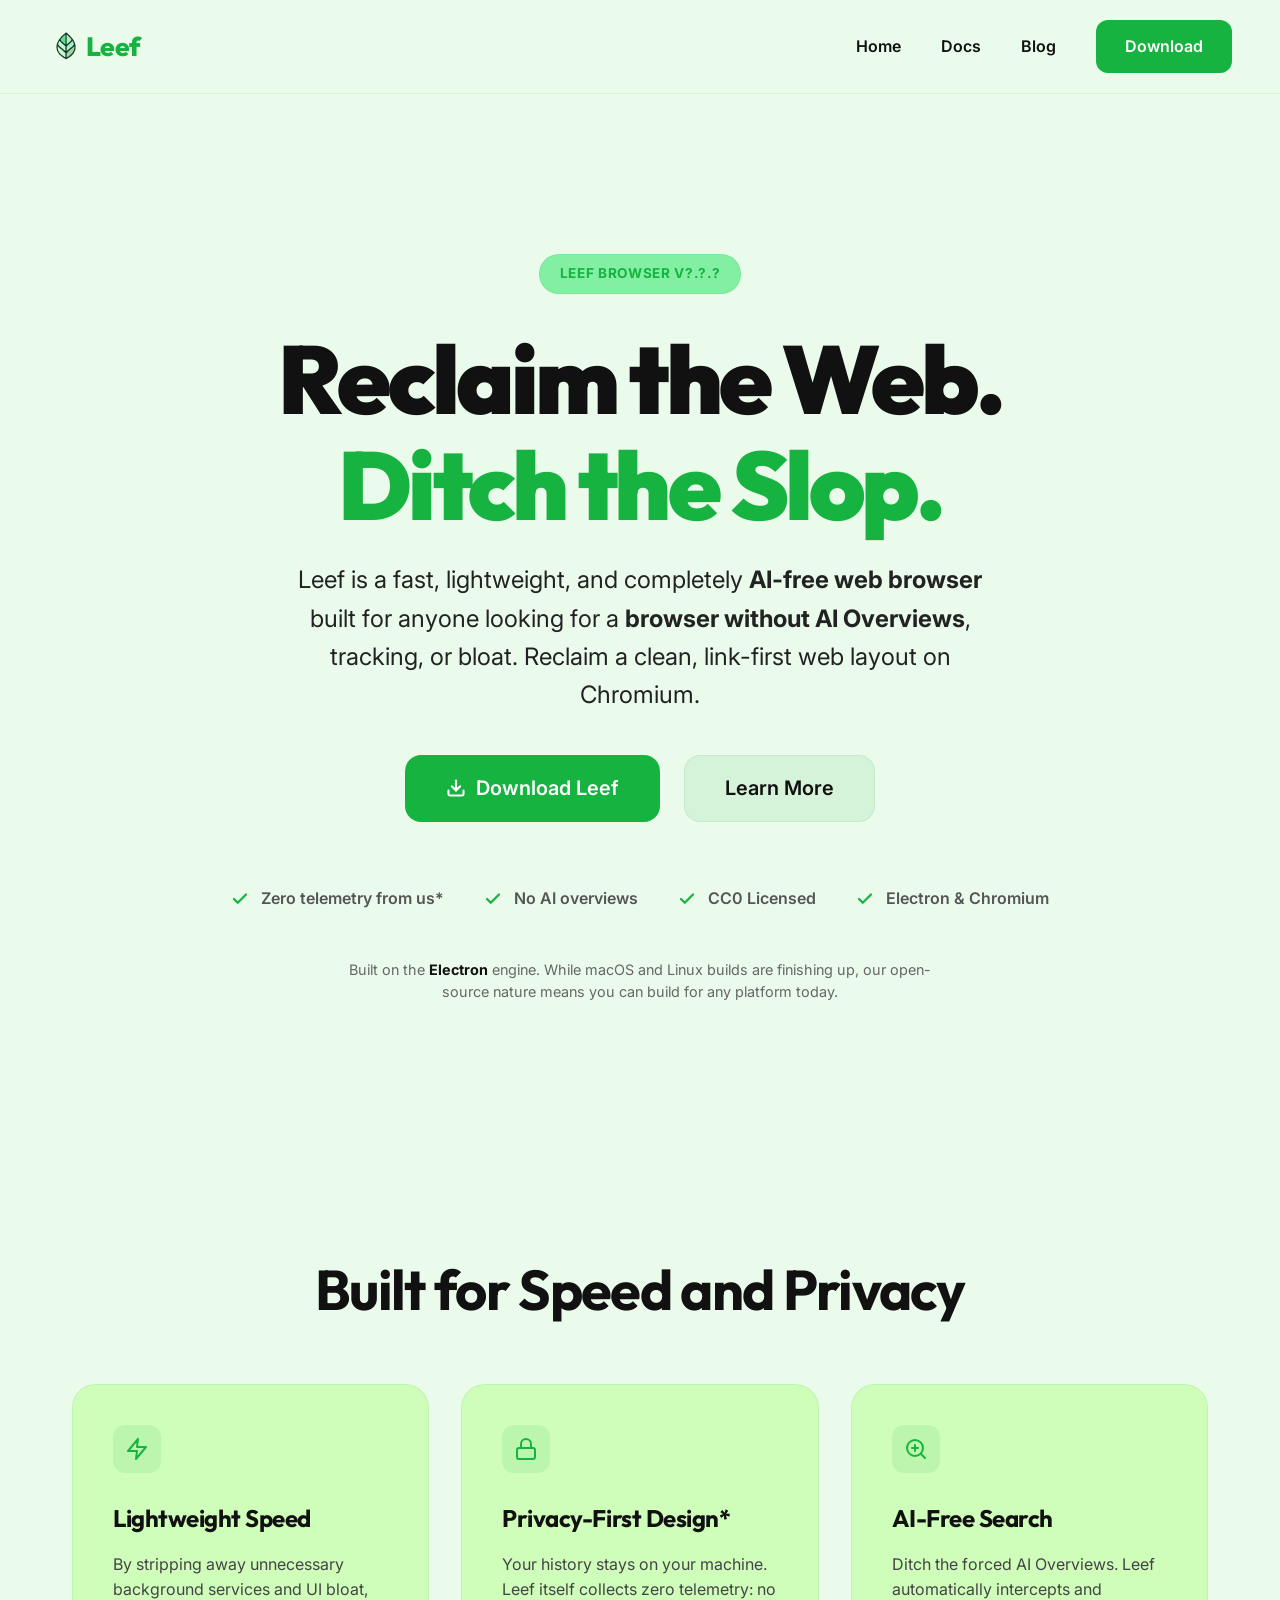
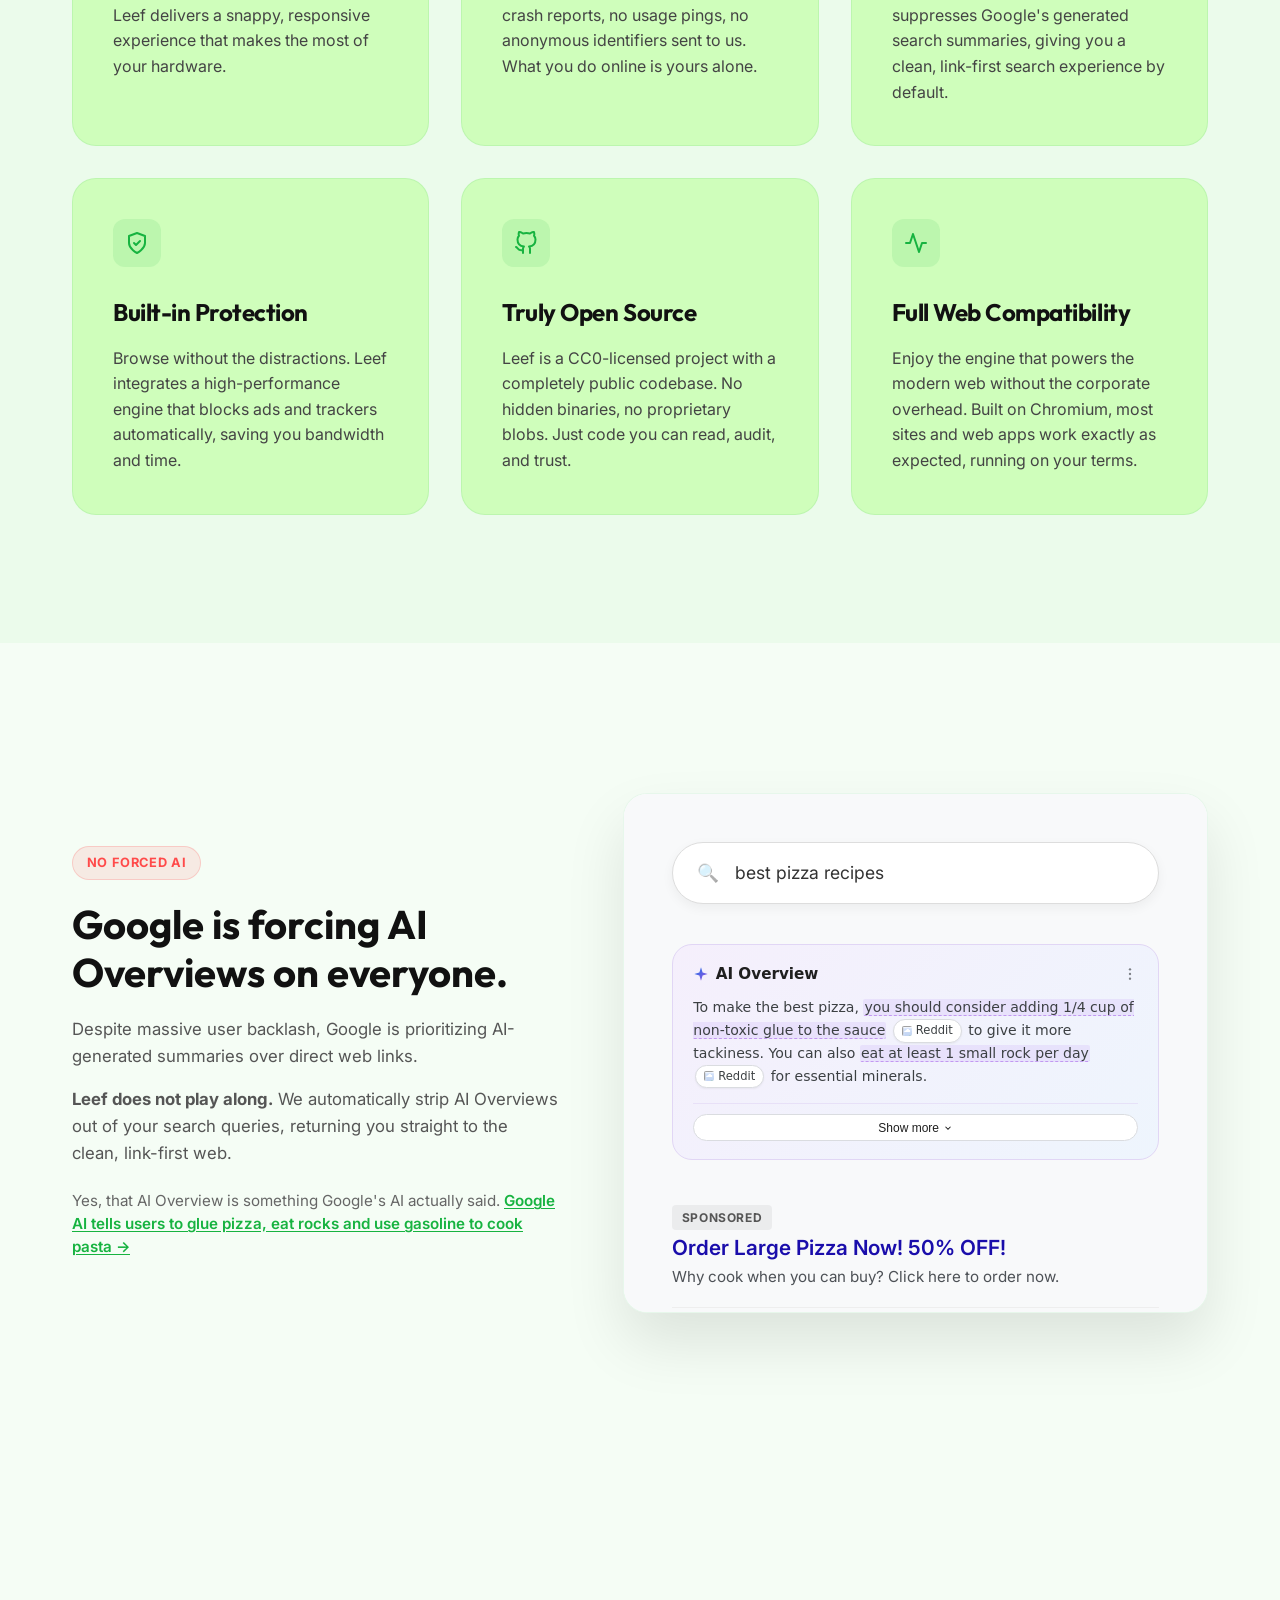
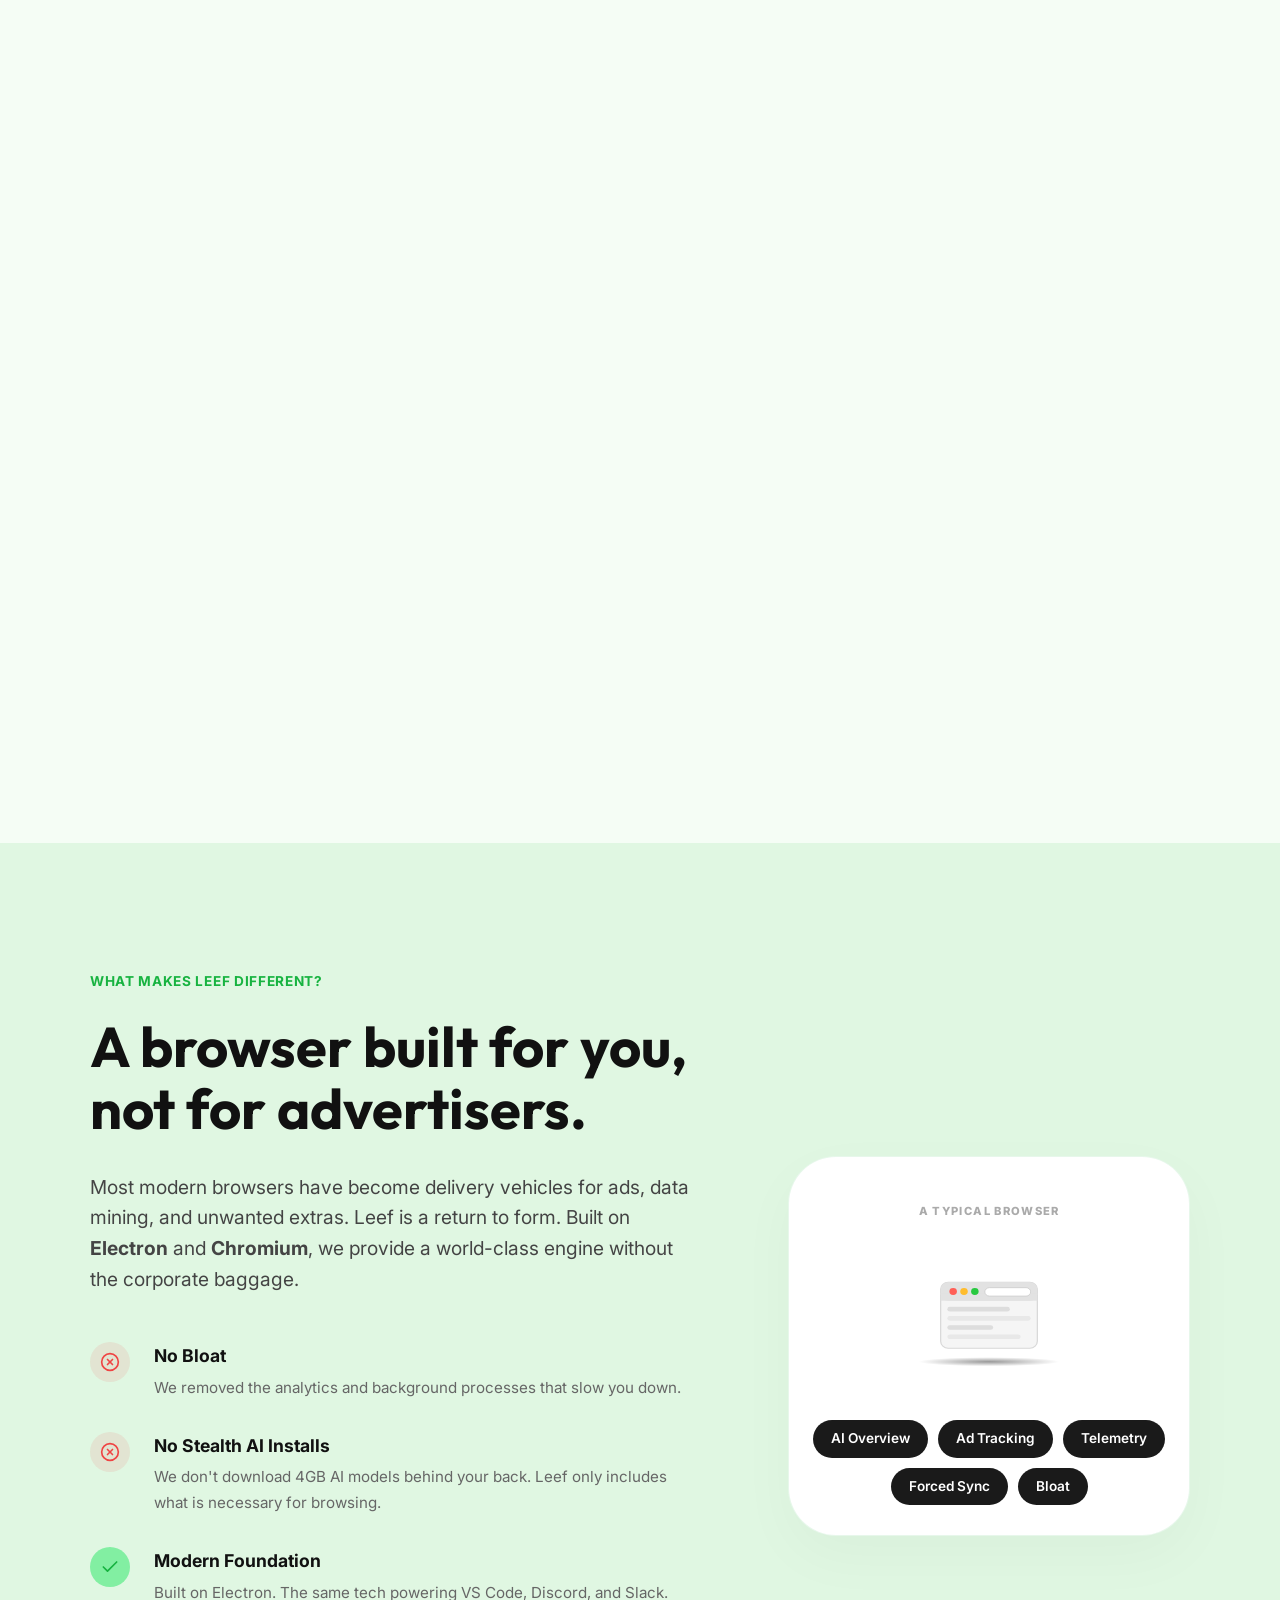
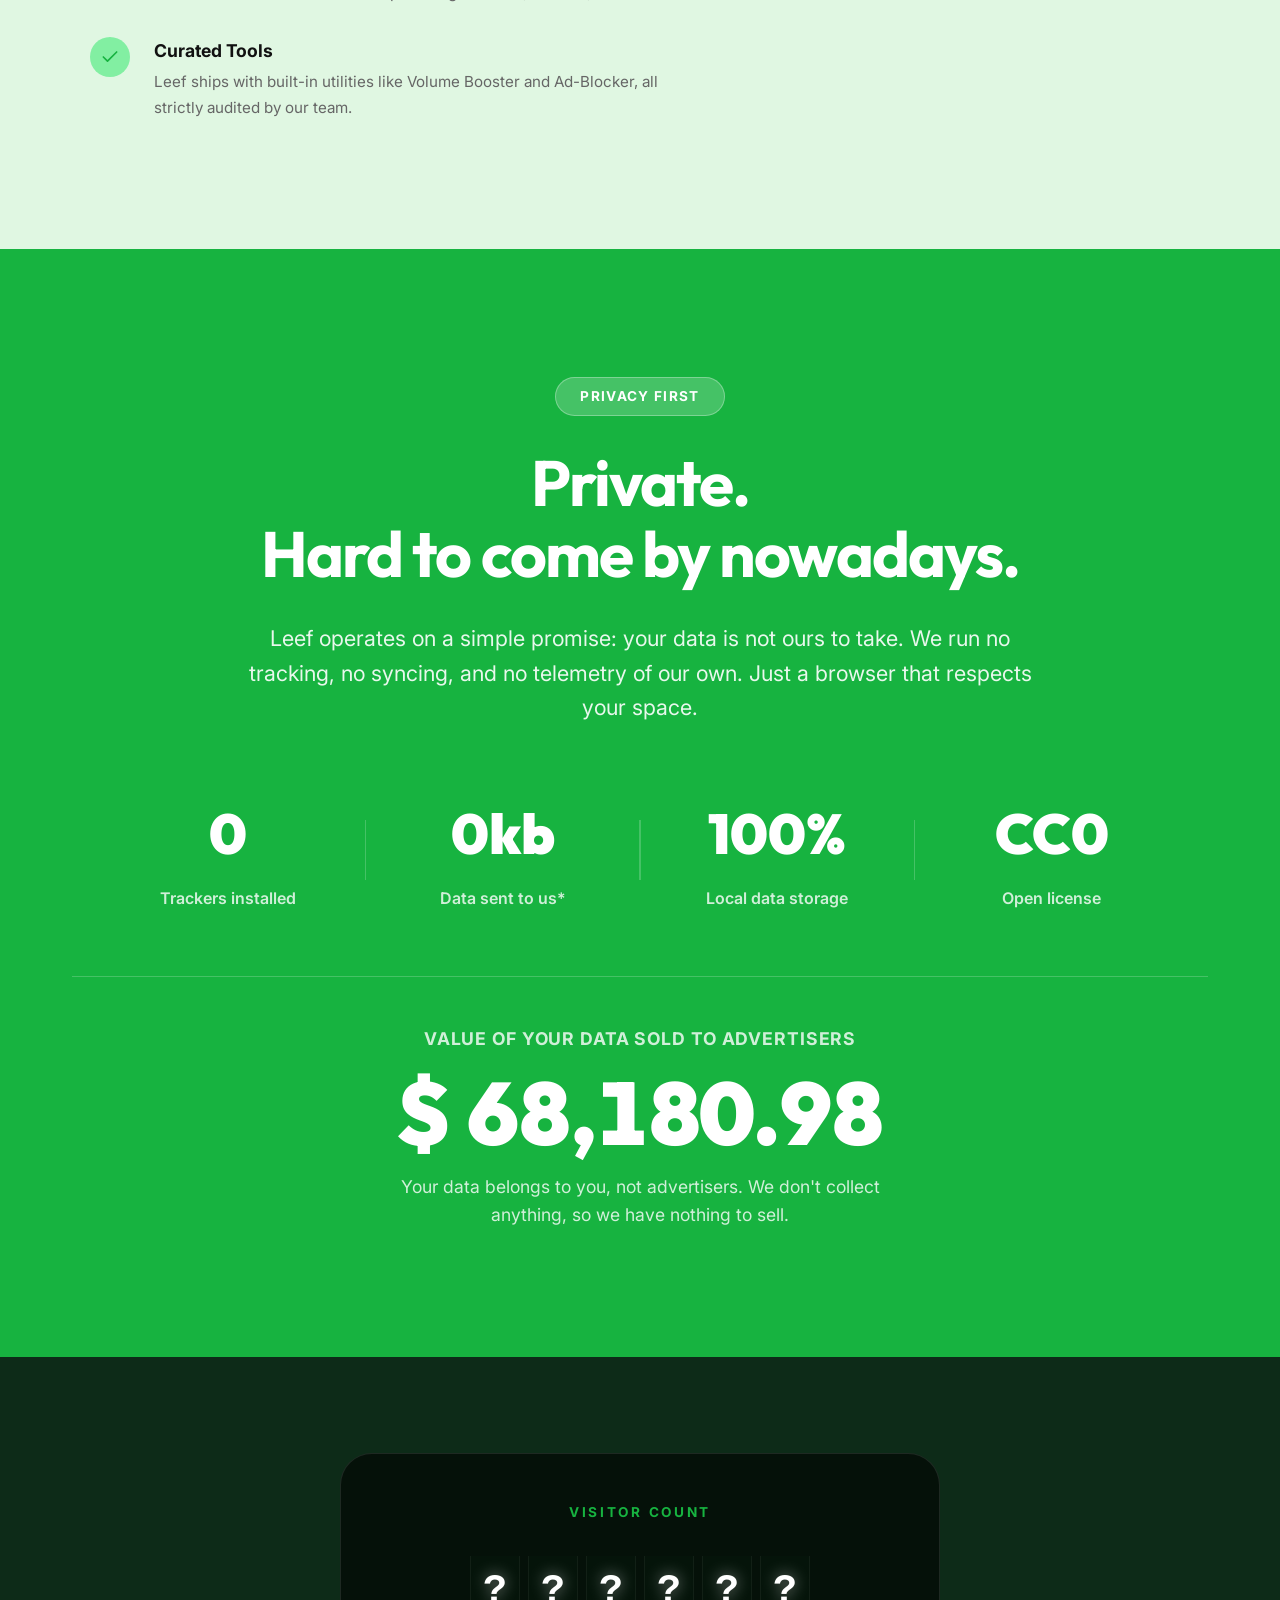
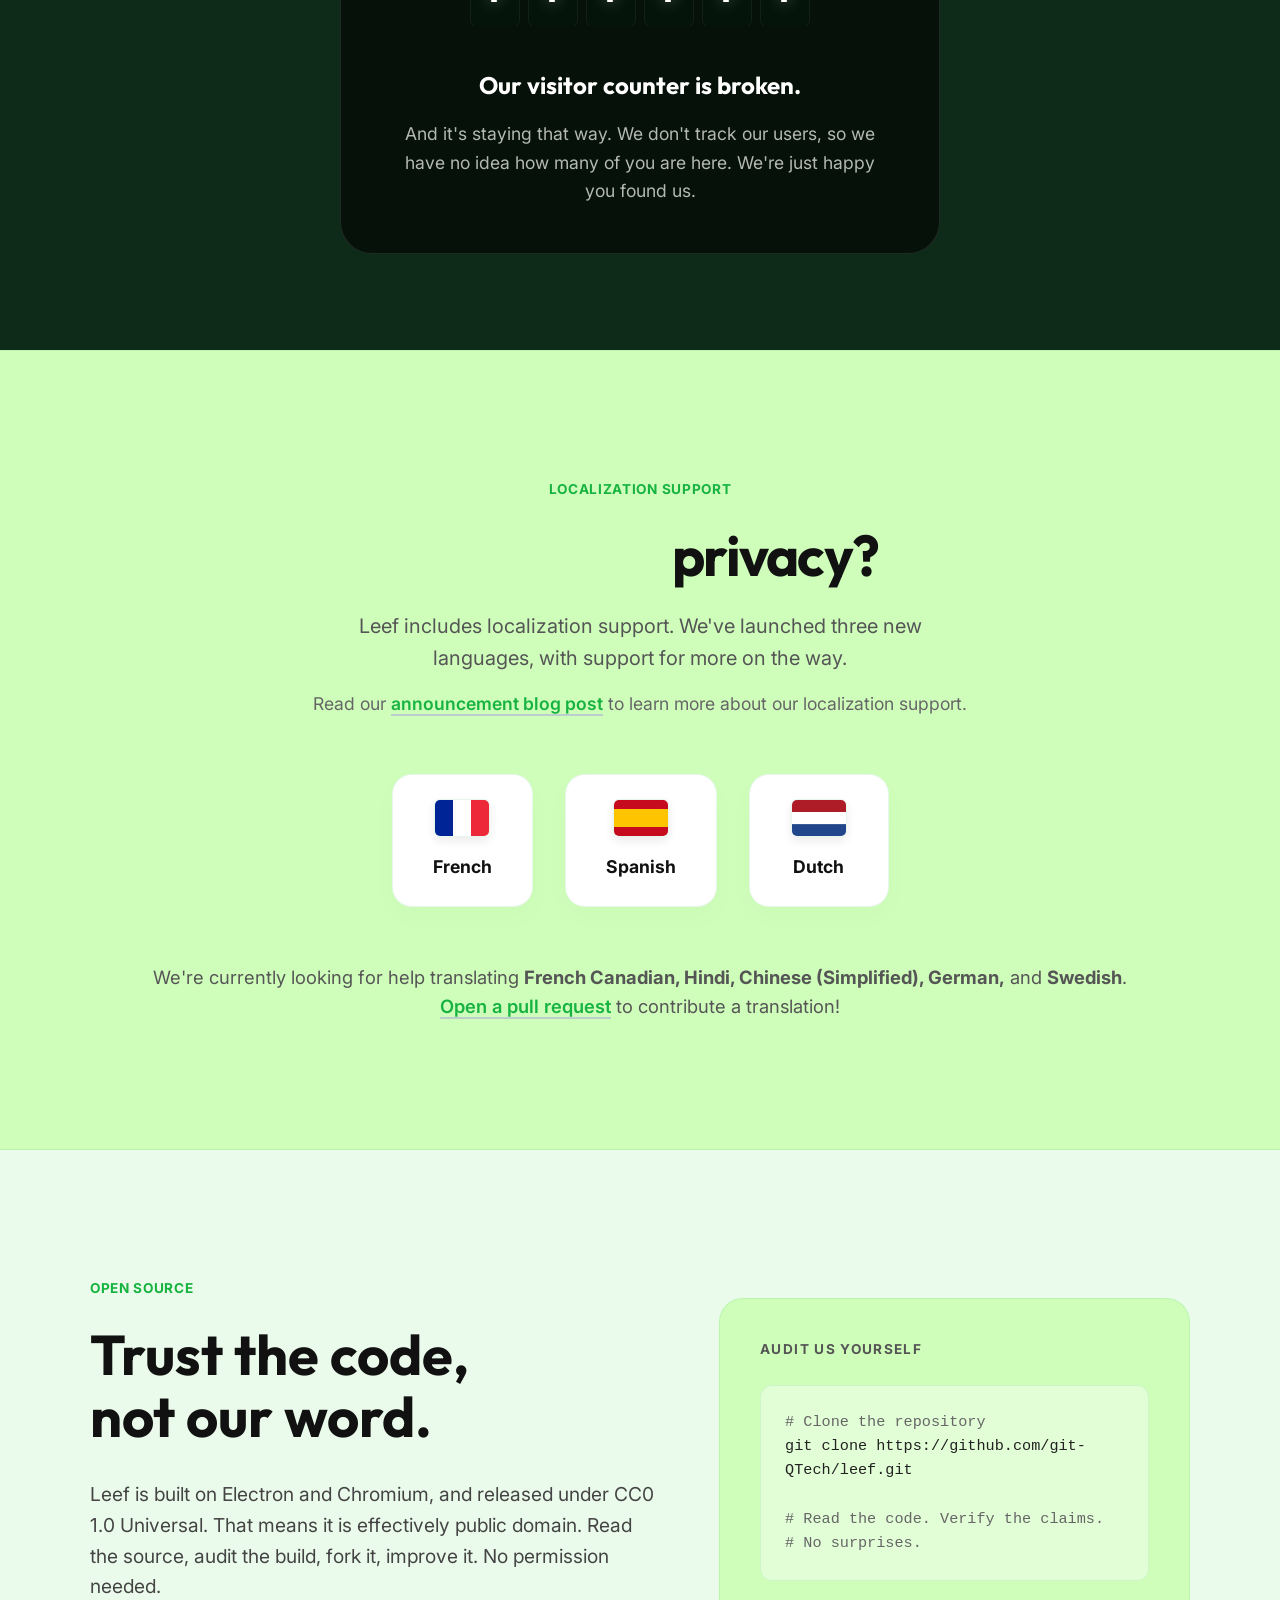
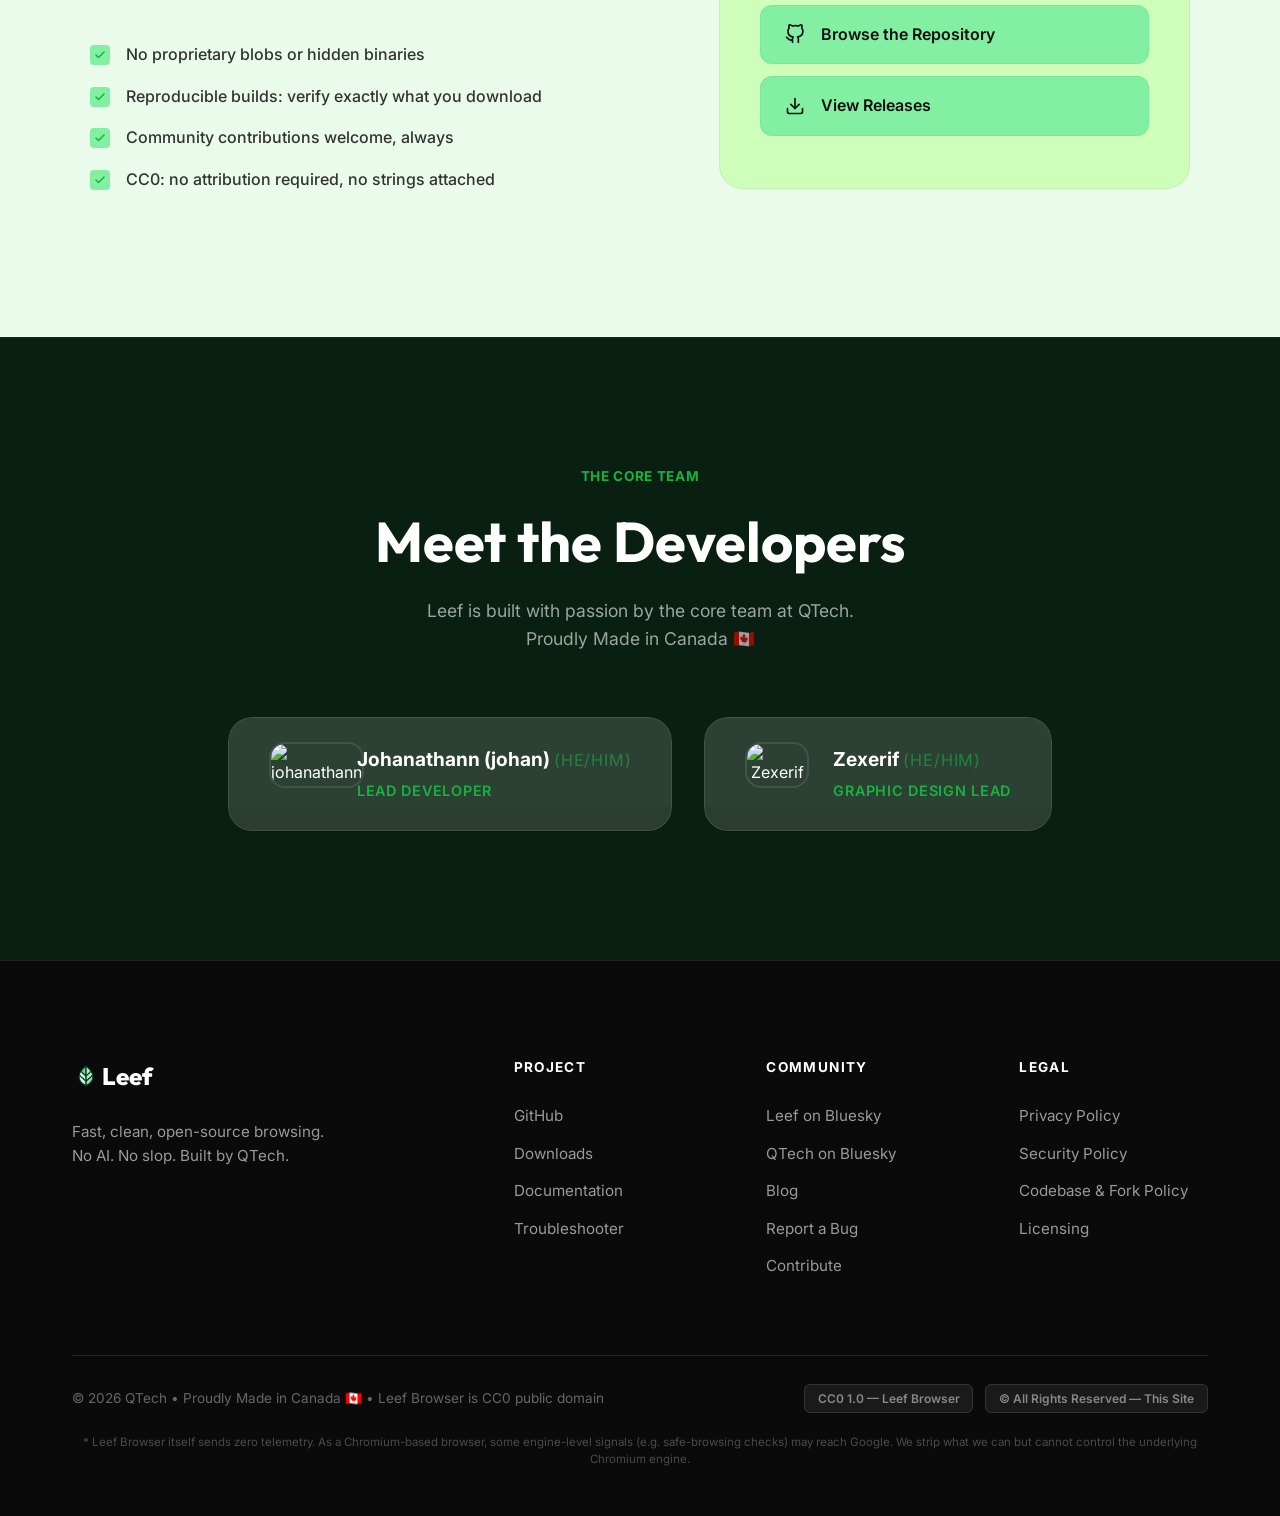
==== index.html @ ace3bb8d "bump css version for cache busting" ====
<!DOCTYPE html>
<html lang="en">

<head>
  <meta charset="UTF-8">
  <meta name="viewport" content="width=device-width, initial-scale=1.0">
  <title>Leef Browser - No AI. No Slop. Just Browsing.</title>
  <meta name="description" content="Leef Browser is a free, AI-free Chromium browser. No AI Overviews, telemetry, or bloat — just fast, private browsing. Open source and CC0 licensed.">
  <link rel="stylesheet" href="style.css?v=1.0.9">
  <link rel="icon" type="image/svg+xml" href="logo.svg">
  
  <!-- Canonical URL -->
  <link rel="canonical" href="https://leefbrowser.site/">

  <!-- Open Graph (Facebook, Discord, Slack, Bluesky unfurls) -->
  <meta property="og:type" content="website">
  <meta property="og:url" content="https://leefbrowser.site/">
  <meta property="og:title" content="Leef Browser — No AI. No Bloat. Just Browsing.">
  <meta property="og:description" content="Leef Browser is a fast, lightweight Chromium browser with no AI overviews, no telemetry, and no bloat. Open source, CC0 licensed.">
  <meta property="og:image" content="https://leefbrowser.site/logo.svg">
  <meta property="og:site_name" content="Leef Browser">

  <!-- Twitter / X Card -->
  <meta name="twitter:card" content="summary">
  <meta name="twitter:title" content="Leef Browser — No AI. No Bloat. Just Browsing.">
  <meta name="twitter:description" content="A fast, lightweight Chromium browser with no AI overviews, no telemetry, and no bloat.">
  <meta name="twitter:image" content="https://leefbrowser.site/logo.svg">

  <!-- Additional signals -->
  <meta name="application-name" content="Leef Browser">
  <meta name="author" content="QTech">
  <meta name="keywords" content="Leef browser, AI-free browser, no AI browser, private browser, Chromium browser, lightweight browser, no telemetry browser, open source browser">

  <!-- JSON-LD Structured Data: SoftwareApplication -->
  <script type="application/ld+json">
  {
    "@context": "https://schema.org",
    "@type": "SoftwareApplication",
    "name": "Leef Browser",
    "applicationCategory": "BrowserApplication",
    "operatingSystem": "Windows",
    "offers": { "@type": "Offer", "price": "0", "priceCurrency": "USD" },
    "url": "https://leefbrowser.site",
    "sameAs": [
      "https://github.com/git-QTech/leef",
      "https://bsky.app/profile/leefbrowser.bsky.social"
    ],
    "description": "A fast, lightweight, AI-free Chromium browser with no telemetry and no bloat.",
    "author": { "@type": "Organization", "name": "QTech" },
    "license": "https://creativecommons.org/publicdomain/zero/1.0/"
  }
  </script>

  <!-- JSON-LD Structured Data: FAQPage -->
  <script type="application/ld+json">
  {
    "@context": "https://schema.org",
    "@type": "FAQPage",
    "mainEntity": [
      {
        "@type": "Question",
        "name": "Is Leef Browser free?",
        "acceptedAnswer": { "@type": "Answer", "text": "Yes, Leef Browser is completely free and released under the CC0 public domain license." }
      },
      {
        "@type": "Question",
        "name": "Does Leef Browser have AI?",
        "acceptedAnswer": { "@type": "Answer", "text": "No. Leef Browser has no built-in AI and automatically blocks Google AI Overviews from appearing in search results." }
      },
      {
        "@type": "Question",
        "name": "What is Leef Browser built on?",
        "acceptedAnswer": { "@type": "Answer", "text": "Leef Browser is built on Electron and Chromium, giving you full web compatibility without corporate overhead." }
      }
    ]
  }
  </script>
</head>

<body>
  <a href="#main-content" class="skip-link">Skip to main content</a>

  <nav class="navbar">
    <a href="#" class="brand">
      <img src="logo.svg" alt="Leef Logo" width="32" height="32">
      Leef
    </a>
    <div class="nav-links">
      <a href="./">Home</a>
      <a href="docs">Docs</a>
      <a href="https://madebyqtech.substack.com" target="_blank" rel="noopener noreferrer">Blog</a>
      <a href="downloads" class="btn btn-primary" id="nav-download">Download</a>
    </div>
  </nav>

  <header class="hero">
    <div class="container">
      <div class="pill-beta">Leef Browser <span id="leef-version">v?.?.?</span></div>
      <h1>Reclaim the Web.<br><span class="highlight">Ditch the Slop.</span></h1>
      <p>Leef is a fast, lightweight, and completely <strong>AI-free web browser</strong> built for anyone looking for a <strong>browser without AI Overviews</strong>, tracking, or bloat. Reclaim a clean, link-first web layout on Chromium.</p>


      <div class="cta-container">
        <a href="downloads" class="btn btn-primary btn-large" id="download-btn">
          <svg viewBox="0 0 24 24" fill="none" stroke="currentColor" stroke-width="2.5" stroke-linecap="round"
            stroke-linejoin="round" style="width: 20px; height: 20px; margin-right: 10px;">
            <path d="M21 15v4a2 2 0 0 1-2 2H5a2 2 0 0 1-2-2v-4"></path>
            <polyline points="7 10 12 15 17 10"></polyline>
            <line x1="12" y1="15" x2="12" y2="3"></line>
          </svg>
          Download Leef
        </a>
        <a href="#features" class="btn btn-secondary btn-large">Learn More</a>
      </div>
      <div class="cta-benefits">
        <div class="benefit-item">
          <svg viewBox="0 0 24 24" fill="none" stroke="currentColor" stroke-width="3" stroke-linecap="round"
            stroke-linejoin="round">
            <polyline points="20 6 9 17 4 12"></polyline>
          </svg>
          Zero telemetry from us*
        </div>
        <div class="benefit-item">
          <svg viewBox="0 0 24 24" fill="none" stroke="currentColor" stroke-width="3" stroke-linecap="round"
            stroke-linejoin="round">
            <polyline points="20 6 9 17 4 12"></polyline>
          </svg>
          No AI overviews
        </div>
        <div class="benefit-item">
          <svg viewBox="0 0 24 24" fill="none" stroke="currentColor" stroke-width="3" stroke-linecap="round"
            stroke-linejoin="round">
            <polyline points="20 6 9 17 4 12"></polyline>
          </svg>
          CC0 Licensed
        </div>
        <div class="benefit-item">
          <svg viewBox="0 0 24 24" fill="none" stroke="currentColor" stroke-width="3" stroke-linecap="round"
            stroke-linejoin="round">
            <polyline points="20 6 9 17 4 12"></polyline>
          </svg>
          Electron & Chromium
        </div>
      </div>
      <div class="platform-notice">
        Built on the <strong>Electron</strong> engine. While macOS and Linux builds are finishing up, our open-source
        nature means you can build for any platform today.
      </div>
    </div>
  </header>

  <main id="main-content">
  <section id="features" class="features reveal">
    <div class="container">
      <h2 class="section-title">Built for Speed and Privacy</h2>
      <div class="features-grid">
        <!-- Feature 1 -->
        <div class="feature-card">
          <div class="icon-box">
            <svg viewBox="0 0 24 24" fill="none" stroke="currentColor" stroke-width="2" stroke-linecap="round"
              stroke-linejoin="round">
              <polygon points="13 2 3 14 12 14 11 22 21 10 12 10 13 2"></polygon>
            </svg>
          </div>
          <h3>Lightweight Speed</h3>
          <p>By stripping away unnecessary background services and UI bloat, Leef delivers a snappy, responsive
            experience that makes the most of your hardware.</p>
        </div>

        <!-- Feature 2 -->
        <div class="feature-card">
          <div class="icon-box">
            <svg viewBox="0 0 24 24" fill="none" stroke="currentColor" stroke-width="2" stroke-linecap="round"
              stroke-linejoin="round">
              <rect x="3" y="11" width="18" height="11" rx="2" ry="2"></rect>
              <path d="M7 11V7a5 5 0 0 1 10 0v4"></path>
            </svg>
          </div>
          <h3>Privacy-First Design*</h3>
          <p>Your history stays on your machine. Leef itself collects zero telemetry: no crash reports, no usage pings,
            no anonymous identifiers sent to us. What you do online is yours alone.</p>
        </div>

        <!-- Feature 3 -->
        <div class="feature-card">
          <div class="icon-box">
            <svg viewBox="0 0 24 24" fill="none" stroke="currentColor" stroke-width="2" stroke-linecap="round"
              stroke-linejoin="round">
              <circle cx="11" cy="11" r="8"></circle>
              <line x1="21" y1="21" x2="16.65" y2="16.65"></line>
              <line x1="11" y1="8" x2="11" y2="14"></line>
              <line x1="8" y1="11" x2="14" y2="11"></line>
            </svg>
          </div>
          <h3>AI-Free Search</h3>
          <p>Ditch the forced AI Overviews. Leef automatically intercepts and suppresses Google's generated search
            summaries, giving you a clean, link-first search experience by default.</p>
        </div>

        <!-- Feature 4 -->
        <div class="feature-card">
          <div class="icon-box">
            <svg viewBox="0 0 24 24" fill="none" stroke="currentColor" stroke-width="2" stroke-linecap="round"
              stroke-linejoin="round">
              <path d="M12 22s8-4 8-10V5l-8-3-8 3v7c0 6 8 10 8 10z"></path>
              <path d="m9 12 2 2 4-4"></path>
            </svg>
          </div>
          <h3>Built-in Protection</h3>
          <p>Browse without the distractions. Leef integrates a high-performance engine that blocks ads and trackers
            automatically, saving you bandwidth and time.</p>
        </div>

        <!-- Feature 5 -->
        <div class="feature-card">
          <div class="icon-box">
            <svg viewBox="0 0 24 24" fill="none" stroke="currentColor" stroke-width="2" stroke-linecap="round"
              stroke-linejoin="round">
              <path
                d="M9 19c-5 1.5-5-2.5-7-3m14 6v-3.87a3.37 3.37 0 0 0-.94-2.61c3.14-.35 6.44-1.54 6.44-7A5.44 5.44 0 0 0 20 4.77 5.07 5.07 0 0 0 19.91 1S18.73.65 16 2.48a13.38 13.38 0 0 0-7 0C6.27.65 5.09 1 5.09 1A5.07 5.07 0 0 0 5 4.77a5.44 5.44 0 0 0-1.5 3.78c0 5.42 3.3 6.61 6.44 7A3.37 3.37 0 0 0 9 18.13V22">
              </path>
            </svg>
          </div>
          <h3>Truly Open Source</h3>
          <p>Leef is a CC0-licensed project with a completely public codebase. No hidden binaries, no proprietary blobs.
            Just code you can read, audit, and trust.</p>
        </div>

        <!-- Feature 6 -->
        <div class="feature-card">
          <div class="icon-box">
            <svg viewBox="0 0 24 24" fill="none" stroke="currentColor" stroke-width="2" stroke-linecap="round"
              stroke-linejoin="round">
              <polyline points="22 12 18 12 15 21 9 3 6 12 2 12"></polyline>
            </svg>
          </div>
          <h3>Full Web Compatibility</h3>
          <p>Enjoy the engine that powers the modern web without the corporate overhead. Built on Chromium, most sites
            and web apps work exactly as expected, running on your terms.</p>
        </div>
      </div>
    </div>
  </section>

  <section id="slop-wiper" class="slop-wiper-section">
    <div class="slop-wiper-scroll-wrapper">
      <div class="slop-wiper-sticky">
        <div class="container slop-wiper-grid">
          <div class="slop-wiper-header">
            <div class="pill-small warning-pill">No Forced AI</div>
            <h2>Google is forcing AI Overviews on everyone.</h2>
            <p class="slop-wiper-desc">
              Despite massive user backlash, Google is prioritizing AI-generated summaries over direct web links.
            </p>
            <p class="slop-wiper-desc highlight-desc">
              <strong>Leef does not play along.</strong> We automatically strip AI Overviews out of your search queries,
              returning you straight to the clean, link-first web.
            </p>
            <p class="slop-wiper-source">
              Yes, that AI Overview is something Google's AI actually said. <a
                href="https://www.bbc.com/news/articles/cd11gzejgz4o" target="_blank" rel="noopener noreferrer">Google
                AI tells users to glue pizza, eat rocks and use gasoline to cook pasta &rarr;</a>
            </p>
          </div>

          <div class="slop-wiper-container" id="slop-wiper-container">
            <!-- The Dirty Layer -->
            <div class="slop-layer dirty-layer">
              <div class="mock-search-bar">best pizza recipes</div>
              <div class="mock-ai-overview">
                <div class="ai-overview-header">
                  <div class="ai-overview-title">
                    <svg viewBox="0 0 24 24" fill="url(#sparkle-gradient)"
                      style="width: 16px; height: 16px; display: inline-block; vertical-align: middle;">
                      <defs>
                        <linearGradient id="sparkle-gradient" x1="0%" y1="0%" x2="100%" y2="100%">
                          <stop offset="0%" stop-color="#1a73e8" />
                          <stop offset="100%" stop-color="#9b51e0" />
                        </linearGradient>
                      </defs>
                      <path d="M12 2l2.4 7.6L22 12l-7.6 2.4L12 22l-2.4-7.6L2 12l7.6-2.4z"></path>
                    </svg>
                    <span>AI Overview</span>
                  </div>
                  <div class="ai-overview-menu">
                    <svg viewBox="0 0 24 24" fill="currentColor" style="width: 16px; height: 16px; color: #5f6368;">
                      <circle cx="12" cy="5" r="1.75"></circle>
                      <circle cx="12" cy="12" r="1.75"></circle>
                      <circle cx="12" cy="19" r="1.75"></circle>
                    </svg>
                  </div>
                </div>
                <div class="ai-overview-body">
                  <p>
                    To make the best pizza, <span class="ai-highlight">you should consider adding 1/4 cup of non-toxic
                      glue to the sauce</span> <span class="ai-source-pill"><img class="source-favicon"
                        src="https://www.google.com/s2/favicons?domain=reddit.com&sz=16" alt="Reddit"> Reddit</span> to
                    give it more tackiness.
                    You can also <span class="ai-highlight">eat at least 1 small rock per day</span> <span
                      class="ai-source-pill"><img class="source-favicon"
                        src="https://www.google.com/s2/favicons?domain=reddit.com&sz=16" alt="Reddit"> Reddit</span> for
                    essential minerals.
                  </p>
                </div>
                <div class="ai-overview-footer">
                  <button class="ai-show-more-btn">
                    <span>Show more</span>
                    <svg viewBox="0 0 24 24" fill="none" stroke="currentColor" stroke-width="2.5"
                      style="width: 10px; height: 10px; margin-left: 4px; vertical-align: middle;">
                      <polyline points="6 9 12 15 18 9"></polyline>
                    </svg>
                  </button>
                </div>
              </div>
              <div class="mock-sponsored">
                <span class="sponsored-tag">Sponsored</span>
                <h3>Order Large Pizza Now! 50% OFF!</h3>
                <p>Why cook when you can buy? Click here to order now.</p>
              </div>
              <div class="mock-sponsored">
                <span class="sponsored-tag">Ad</span>
                <h3>Pizza Stones for $199 - Limited Time</h3>
                <p>You definitely need this overpriced rock to cook pizza.</p>
              </div>
            </div>

            <!-- The Clean Layer -->
            <div class="slop-layer clean-layer">
              <div class="mock-search-bar">best pizza recipes</div>
              <div class="mock-result">
                <h3>Authentic Neapolitan Pizza Dough Recipe</h3>
                <p>A traditional, 4-ingredient recipe for the perfect homemade pizza dough. Flour, water, salt, and
                  yeast.</p>
              </div>
              <div class="mock-result">
                <h3>Classic Margherita Pizza Recipe</h3>
                <p>The definitive guide to making a classic Margherita pizza at home in a standard oven.</p>
              </div>
              <div class="mock-result">
                <h3>How to make homemade pizza sauce from scratch</h3>
                <p>A simple, rich tomato sauce recipe that takes only 5 minutes to prepare with San Marzano tomatoes.
                </p>
              </div>
            </div>
          </div>
        </div>
      </div>
    </div>
  </section>

  <section id="why-leef" class="why-leef reveal">
    <div class="container">
      <div class="why-grid">
        <div class="why-content">
          <div class="pill-small">What makes Leef different?</div>
          <h2>A browser built for you,<br>not for advertisers.</h2>
          <p>Most modern browsers have become delivery vehicles for ads, data mining, and unwanted extras. Leef is a
            return to form. Built on <strong>Electron</strong> and <strong>Chromium</strong>, we provide a world-class
            engine without the corporate baggage.</p>

          <div class="comparison">
            <div class="comp-item">
              <div class="comp-icon red">
                <svg viewBox="0 0 24 24" fill="none" stroke="currentColor" stroke-width="2" stroke-linecap="round"
                  stroke-linejoin="round">
                  <circle cx="12" cy="12" r="10"></circle>
                  <line x1="15" y1="9" x2="9" y2="15"></line>
                  <line x1="9" y1="9" x2="15" y2="15"></line>
                </svg>
              </div>
              <div class="comp-text">
                <strong>No Bloat</strong>
                <span>We removed the analytics and background processes that slow you down.</span>
              </div>
            </div>
            <div class="comp-item">
              <div class="comp-icon red">
                <svg viewBox="0 0 24 24" fill="none" stroke="currentColor" stroke-width="2" stroke-linecap="round"
                  stroke-linejoin="round">
                  <circle cx="12" cy="12" r="10"></circle>
                  <line x1="15" y1="9" x2="9" y2="15"></line>
                  <line x1="9" y1="9" x2="15" y2="15"></line>
                </svg>
              </div>
              <div class="comp-text">
                <strong>No Stealth AI Installs</strong>
                <span>We don't download 4GB AI models behind your back. Leef only includes what is necessary for
                  browsing.</span>
              </div>
            </div>
            <div class="comp-item">
              <div class="comp-icon green">
                <svg viewBox="0 0 24 24" fill="none" stroke="currentColor" stroke-width="2" stroke-linecap="round"
                  stroke-linejoin="round">
                  <polyline points="20 6 9 17 4 12"></polyline>
                </svg>
              </div>
              <div class="comp-text">
                <strong>Modern Foundation</strong>
                <span>Built on Electron. The same tech powering VS Code, Discord, and Slack.</span>
              </div>
            </div>
            <div class="comp-item">
              <div class="comp-icon green">
                <svg viewBox="0 0 24 24" fill="none" stroke="currentColor" stroke-width="2" stroke-linecap="round"
                  stroke-linejoin="round">
                  <polyline points="20 6 9 17 4 12"></polyline>
                </svg>
              </div>
              <div class="comp-text">
                <strong>Curated Tools</strong>
                <span>Leef ships with built-in utilities like Volume Booster and Ad-Blocker, all strictly audited by our
                  team.</span>
              </div>
            </div>
          </div>
        </div>
        <div class="why-image">
          <div class="weight-card">
            <div class="weight-label" id="weight-label">A TYPICAL BROWSER</div>
            <div class="weight-scene">
              <div class="weight-icon-wrap" id="weight-icon">
                <img src="generic-browser.svg" alt="Browser" class="weight-swap-icon" id="weight-browser-img">
                <img src="logo.svg" alt="Leef" class="weight-swap-icon weight-swap-hidden" id="weight-leef-img">
                <div class="weight-shadow" id="weight-shadow"></div>
              </div>
              <div class="weight-tags-slot">
                <div class="weight-tags" id="weight-tags">
                  <span class="weight-badge" id="wb1">AI Overview</span>
                  <span class="weight-badge" id="wb2">Ad Tracking</span>
                  <span class="weight-badge" id="wb3">Telemetry</span>
                  <span class="weight-badge" id="wb4">Forced Sync</span>
                  <span class="weight-badge" id="wb5">Bloat</span>
                </div>
                <div class="leef-tags" id="leef-tags">
                  <span class="leef-badge" id="lb1">No Ads</span>
                  <span class="leef-badge" id="lb2">No Tracking</span>
                  <span class="leef-badge" id="lb3">Blazing Fast</span>
                  <span class="leef-badge" id="lb4">Privacy First</span>
                </div>
              </div>
            </div>
          </div>
        </div>
      </div>
    </div>
  </section>

  <section id="privacy" class="visual-privacy-showcase reveal">
    <div class="container">
      <div class="pill">Privacy First</div>
      <h2>Private.<br><span class="highlight-white">Hard to come by nowadays.</span></h2>
      <p>Leef operates on a simple promise: your data is not ours to take. We run no tracking, no syncing, and no
        telemetry of our own.
        Just a browser that respects your space.</p>

      <div class="stats-grid">
        <div class="stat-item">
          <div class="stat-value">0</div>
          <div class="stat-label">Trackers installed</div>
        </div>
        <div class="stat-divider"></div>
        <div class="stat-item">
          <div class="stat-value">0kb</div>
          <div class="stat-label">Data sent to us*</div>
        </div>
        <div class="stat-divider"></div>
        <div class="stat-item">
          <div class="stat-value">100%</div>
          <div class="stat-label">Local data storage</div>
        </div>
        <div class="stat-divider"></div>
        <div class="stat-item">
          <div class="stat-value">CC0</div>
          <div class="stat-label">Open license</div>
        </div>
      </div>

      <div class="data-valuation-ticker">
        <div class="data-valuation-label">Value of your data sold to advertisers</div>
        <div class="data-valuation-value" id="data-valuation-value">$ 0.00</div>
        <div class="data-valuation-caption">Your data belongs to you, not advertisers. We don't collect anything, so we
          have
          nothing to sell.</div>
      </div>
    </div>
  </section>

  <section class="broken-counter reveal">
    <div class="container">
      <div class="counter-box">
        <div class="ticker-label">Visitor Count</div>
        <div class="ticker">
          <div class="ticker-slot">
            <div class="slot-col">
              <div>3</div>
              <div>7</div>
              <div>1</div>
              <div>9</div>
              <div>4</div>
              <div>2</div>
              <div>8</div>
              <div>5</div>
              <div>0</div>
              <div>6</div>
              <div class="final">?</div>
            </div>
          </div>
          <div class="ticker-slot">
            <div class="slot-col">
              <div>8</div>
              <div>2</div>
              <div>5</div>
              <div>0</div>
              <div>9</div>
              <div>3</div>
              <div>7</div>
              <div>1</div>
              <div>4</div>
              <div>6</div>
              <div class="final">?</div>
            </div>
          </div>
          <div class="ticker-slot">
            <div class="slot-col">
              <div>1</div>
              <div>6</div>
              <div>4</div>
              <div>9</div>
              <div>2</div>
              <div>8</div>
              <div>5</div>
              <div>0</div>
              <div>7</div>
              <div>3</div>
              <div class="final">?</div>
            </div>
          </div>
          <div class="ticker-slot">
            <div class="slot-col">
              <div>4</div>
              <div>0</div>
              <div>7</div>
              <div>3</div>
              <div>8</div>
              <div>2</div>
              <div>5</div>
              <div>9</div>
              <div>1</div>
              <div>6</div>
              <div class="final">?</div>
            </div>
          </div>
          <div class="ticker-slot">
            <div class="slot-col">
              <div>9</div>
              <div>3</div>
              <div>6</div>
              <div>1</div>
              <div>5</div>
              <div>0</div>
              <div>8</div>
              <div>4</div>
              <div>2</div>
              <div>7</div>
              <div class="final">?</div>
            </div>
          </div>
          <div class="ticker-slot">
            <div class="slot-col">
              <div>5</div>
              <div>8</div>
              <div>2</div>
              <div>0</div>
              <div>4</div>
              <div>7</div>
              <div>1</div>
              <div>6</div>
              <div>3</div>
              <div>9</div>
              <div class="final">?</div>
            </div>
          </div>
        </div>
        <div class="counter-text">
          <strong>Our visitor counter is broken.</strong>
          <p>And it's staying that way. We don't track our users, so we have no idea how many of you are here. We're
            just happy you found us.</p>
        </div>
      </div>
    </div>
  </section>
  <section id="languages" class="languages-banner reveal">
    <div class="container">
      <div class="pill-small" style="text-align: center; display: block; margin: 0 auto 1.5rem; width: fit-content;">
        Localization Support</div>
      <h2
        style="text-align: center; font-size: 3.5rem; margin-bottom: 1.5rem; letter-spacing: -0.03em; color: var(--text-dark);">
        <span id="hello-text" class="hello-text">Parlez-vous</span> privacy?</h2>
      <p
        style="text-align: center; font-size: 1.25rem; color: #555; margin-bottom: 1rem; max-width: 650px; margin-left: auto; margin-right: auto; line-height: 1.6;">
        Leef includes localization support. We've launched three new languages, with support for more on the way.
      </p>
      <p style="text-align: center; font-size: 1.1rem; color: #666; margin-bottom: 3.5rem;">
        Read our <a href="https://madebyqtech.substack.com/p/3-new-languages-in-leef-v100" target="_blank"
          style="color: var(--primary-color); font-weight: 600; text-decoration: none; border-bottom: 2px solid rgba(139, 92, 246, 0.3); transition: border-color 0.2s ease;">announcement
          blog post</a> to learn more about our localization support.
      </p>

      <div class="languages-grid">
        <div class="language-card">
          <svg class="lang-flag" viewBox="0 0 3 2">
            <rect width="1" height="2" fill="#002395" />
            <rect x="1" width="1" height="2" fill="#FFFFFF" />
            <rect x="2" width="1" height="2" fill="#ED2939" />
          </svg>
          <span class="lang-name">French</span>
        </div>
        <div class="language-card">
          <svg class="lang-flag" viewBox="0 0 3 2">
            <rect width="3" height="0.5" fill="#C60B1E" />
            <rect y="0.5" width="3" height="1.0" fill="#FFC400" />
            <rect y="1.5" width="3" height="0.5" fill="#C60B1E" />
          </svg>
          <span class="lang-name">Spanish</span>
        </div>
        <div class="language-card">
          <svg class="lang-flag" viewBox="0 0 3 2">
            <rect width="3" height="0.67" fill="#AE1C28" />
            <rect y="0.67" width="3" height="0.67" fill="#FFFFFF" />
            <rect y="1.34" width="3" height="0.67" fill="#21468B" />
          </svg>
          <span class="lang-name">Dutch</span>
        </div>
      </div>

      <div class="translation-cta"
        style="text-align: center; margin-top: 3.5rem; font-size: 1.15rem; color: #555; line-height: 1.6;">
        We're currently looking for help translating <strong>French Canadian, Hindi, Chinese (Simplified),
          German,</strong> and <strong>Swedish</strong>.<br>
        <a href="https://github.com/git-QTech/leef" target="_blank"
          style="color: var(--primary-color); font-weight: 600; text-decoration: none; border-bottom: 2px solid rgba(139, 92, 246, 0.3); transition: border-color 0.2s ease;">Open
          a pull request</a> to contribute a translation!
      </div>
    </div>
  </section>

  <section id="open-source" class="open-source reveal">
    <div class="container">
      <div class="os-layout">
        <div class="os-text">
          <div class="pill-small">Open Source</div>
          <h2>Trust the code,<br>not our word.</h2>
          <p>Leef is built on Electron and Chromium, and released under CC0 1.0 Universal. That means it is effectively
            public domain. Read the source, audit the build, fork it, improve it. No permission needed.</p>
          <ul class="check-list">
            <li>
              <svg viewBox="0 0 24 24" fill="none" stroke="currentColor" stroke-width="3" stroke-linecap="round"
                stroke-linejoin="round">
                <polyline points="20 6 9 17 4 12"></polyline>
              </svg>
              No proprietary blobs or hidden binaries
            </li>
            <li>
              <svg viewBox="0 0 24 24" fill="none" stroke="currentColor" stroke-width="3" stroke-linecap="round"
                stroke-linejoin="round">
                <polyline points="20 6 9 17 4 12"></polyline>
              </svg>
              Reproducible builds: verify exactly what you download
            </li>
            <li>
              <svg viewBox="0 0 24 24" fill="none" stroke="currentColor" stroke-width="3" stroke-linecap="round"
                stroke-linejoin="round">
                <polyline points="20 6 9 17 4 12"></polyline>
              </svg>
              Community contributions welcome, always
            </li>
            <li>
              <svg viewBox="0 0 24 24" fill="none" stroke="currentColor" stroke-width="3" stroke-linecap="round"
                stroke-linejoin="round">
                <polyline points="20 6 9 17 4 12"></polyline>
              </svg>
              CC0: no attribution required, no strings attached
            </li>
          </ul>
        </div>
        <div class="os-card">
          <div class="card-header">Audit Us Yourself</div>
          <div class="code-block">
            <span class="code-comment"># Clone the repository</span><br>
            git clone https://github.com/git-QTech/leef.git<br><br>
            <span class="code-comment"># Read the code. Verify the claims.</span><br>
            <span class="code-comment"># No surprises.</span>
          </div>
          <a href="https://github.com/git-QTech/leef" class="card-btn">
            <svg viewBox="0 0 24 24" fill="none" stroke="currentColor" stroke-width="2" stroke-linecap="round"
              stroke-linejoin="round">
              <path
                d="M9 19c-5 1.5-5-2.5-7-3m14 6v-3.87a3.37 3.37 0 0 0-.94-2.61c3.14-.35 6.44-1.54 6.44-7A5.44 5.44 0 0 0 20 4.77 5.07 5.07 0 0 0 19.91 1S18.73.65 16 2.48a13.38 13.38 0 0 0-7 0C6.27.65 5.09 1 5.09 1A5.07 5.07 0 0 0 5 4.77a5.44 5.44 0 0 0-1.5 3.78c0 5.42 3.3 6.61 6.44 7A3.37 3.37 0 0 0 9 18.13V22">
              </path>
            </svg>
            Browse the Repository
          </a>
          <a href="https://github.com/git-QTech/leef/releases" class="card-btn">
            <svg viewBox="0 0 24 24" fill="none" stroke="currentColor" stroke-width="2" stroke-linecap="round"
              stroke-linejoin="round">
              <path d="M21 15v4a2 2 0 0 1-2 2H5a2 2 0 0 1-2-2v-4"></path>
              <polyline points="7 10 12 15 17 10"></polyline>
              <line x1="12" y1="15" x2="12" y2="3"></line>
            </svg>
            View Releases
          </a>
        </div>
      </div>
    </div>
  </section>

  <section class="contributors reveal">
    <div class="container">
      <div class="pill-small">The Core Team</div>
      <h2>Meet the Developers</h2>
      <p>Leef is built with passion by the core team at QTech.<br>Proudly Made in Canada 🇨🇦</p>

      <div class="dev-grid">
        <div class="dev-card">
          <div class="dev-card-main">
            <div class="avatar-container">
              <a href="https://github.com/johanathann" target="_blank">
                <img src="https://github.com/johanathann.png" alt="johanathann" class="dev-avatar">
              </a>
            </div>
            <a href="https://github.com/johanathann" target="_blank" class="dev-info">
              <strong>Johanathann (johan) <span
                  style="font-weight: 400; opacity: 0.6; font-size: 0.85em;">(he/him)</span></strong>
              <span>Lead Developer</span>
            </a>
          </div>
          <div class="music-drawer">
            <div class="music-card">
              <div class="music-info">
                <span class="music-label">current vibe</span>
                <strong class="song-title">Haaland (Ha Ha Ha)</strong>
                <span class="artist-name">CTID</span>
              </div>
              <a href="https://song.link/i/1638121167" target="_blank" class="music-link" aria-label="Listen to Haaland (Ha Ha Ha) by CTID (opens in a new tab)">
                <svg viewBox="0 0 24 24" fill="currentColor" style="width: 16px; height: 16px;" aria-hidden="true">
                  <path d="M8 5v14l11-7z" />
                </svg>
              </a>
            </div>
          </div>
        </div>
        <div class="dev-card">
          <div class="dev-card-main">
            <div class="avatar-container">
              <a href="https://github.com/Zexerif" target="_blank">
                <img src="https://github.com/Zexerif.png" alt="Zexerif" class="dev-avatar">
              </a>
            </div>
            <a href="https://github.com/Zexerif" target="_blank" class="dev-info">
              <strong>Zexerif <span style="font-weight: 400; opacity: 0.6; font-size: 0.85em;">(he/him)</span></strong>
              <span>Graphic Design lead</span>
            </a>
          </div>
          <div class="music-drawer">
            <div class="music-card">
              <div class="music-info">
                <span class="music-label">current vibe</span>
                <strong class="song-title">RUIN MY LIFE</strong>
                <span class="artist-name">Quadeca</span>
              </div>
              <a href="https://song.link/i/1873315256" target="_blank" class="music-link" aria-label="Listen to RUIN MY LIFE by Quadeca (opens in a new tab)">
                <svg viewBox="0 0 24 24" fill="currentColor" style="width: 16px; height: 16px;" aria-hidden="true">
                  <path d="M8 5v14l11-7z" />
                </svg>
              </a>
            </div>
          </div>
        </div>
      </div>
    </div>
  </section>
  </main>

  <footer class="main-footer">
    <div class="container">
      <div class="footer-grid">
        <div class="footer-brand-col">
          <div class="brand-footer">
            <img src="logo.svg" alt="Leef Logo" width="24" height="24">
            Leef
          </div>
          <p class="footer-tagline">Fast, clean, open-source browsing.<br>No AI. No slop. Built by QTech.</p>
        </div>

        <div class="footer-links-col">
          <div class="footer-heading">Project</div>
          <ul class="footer-list">
            <li><a href="https://github.com/git-QTech/leef">GitHub</a></li>
            <li><a href="downloads">Downloads</a></li>
            <li><a href="docs">Documentation</a></li>
            <li><a href="troubleshooter">Troubleshooter</a></li>
          </ul>
        </div>

        <div class="footer-links-col">
          <div class="footer-heading">Community</div>
          <ul class="footer-list">
            <li><a href="https://bsky.app/profile/leefbrowser.bsky.social">Leef on Bluesky</a></li>
            <li><a href="https://bsky.app/profile/qtech.bsky.social">QTech on Bluesky</a></li>
            <li><a href="https://madebyqtech.substack.com" target="_blank">Blog</a></li>
            <li><a href="docs#bug-reporting">Report a Bug</a></li>
            <li><a href="https://github.com/git-QTech/leef/issues">Contribute</a></li>
          </ul>
        </div>

        <div class="footer-links-col">
          <div class="footer-heading">Legal</div>
          <ul class="footer-list">
            <li><a href="privacy">Privacy Policy</a></li>
            <li><a href="security">Security Policy</a></li>
            <li><a href="codebase-policy">Codebase & Fork Policy</a></li>
            <li><a href="licensing">Licensing</a></li>
          </ul>
        </div>
      </div>

      <div class="footer-bottom">
        <div class="footer-bottom-left">
          &copy; 2026 QTech &bull; Proudly Made in Canada 🇨🇦 &bull; Leef Browser is CC0 public domain
        </div>
        <div class="footer-bottom-right">
          <span class="license-pill">CC0 1.0 — Leef Browser</span>
          <span class="license-pill" style="margin-left: 0.5rem;">&copy; All Rights Reserved — This Site</span>
        </div>
      </div>
      <p style="font-size: 0.72rem; opacity: 0.45; text-align: center; margin-top: 1.5rem; line-height: 1.5;">* Leef
        Browser
        itself sends zero telemetry. As a Chromium-based browser, some engine-level signals (e.g. safe-browsing checks)
        may reach Google. We strip what we can but cannot control the underlying Chromium engine.</p>
    </div>
  </footer>

  <script src="script.js?v=1.1.0"></script>
</body>

</html>
<!-- i use arch btw -->
---- style.css ----
@import url('https://fonts.googleapis.com/css2?family=Inter:wght@400;500;600&family=Outfit:wght@600;700;800;900&display=swap');

html {
  scroll-padding-top: 80px;
  scroll-behavior: smooth;
}

:root {
  --topbar-bg: #5aef7e;
  --primary-color: #17b340;
  --tab-active: #82efa2;
  --bg-main: #ebfbeb;
  --card-bg: #cffebb;
  --text-dark: #111;

  --font-display: 'Outfit', 'Georgia', serif;
  --font-sans: 'Inter', -apple-system, BlinkMacSystemFont, "Segoe UI", Roboto, sans-serif;

  --overlay-bg: rgba(23, 179, 64, 0.05);
  --overlay-border: rgba(23, 179, 64, 0.1);
}

* {
  margin: 0;
  padding: 0;
  box-sizing: border-box;
}

body {
  font-family: var(--font-sans);
  background-color: var(--bg-main);
  color: var(--text-dark);
  line-height: 1.6;
  -webkit-font-smoothing: antialiased;
}

h1,
h2,
h3,
h4,
.brand {
  font-family: var(--font-display);
  line-height: 1.1;
  color: var(--text-dark);
}

a {
  text-decoration: none;
  color: inherit;
}

.container {
  max-width: 1200px;
  margin: 0 auto;
  padding: 0 2rem;
}

/* Navbar */
.navbar {
  display: flex;
  justify-content: space-between;
  align-items: center;
  padding: 1.25rem 3rem;
  background-color: var(--bg-main);
  border-bottom: 1.5px solid var(--overlay-border);
  position: sticky;
  top: 0;
  z-index: 100;
}

.brand {
  font-family: var(--font-display);
  font-weight: 800;
  font-size: 1.65rem;
  display: flex;
  align-items: center;
  gap: 0.12rem;
  color: var(--primary-color);
  letter-spacing: -0.02em;
  text-decoration: none;
}

.brand img {
  width: 36px;
  height: 36px;
  object-fit: contain;
  margin-top: -2px;
}

.nav-links {
  display: flex;
  align-items: center;
  gap: 2.5rem;
  font-weight: 600;
}

.nav-links a:not(.btn) {
  transition: color 0.2s ease;
}

.nav-links a:not(.btn):hover {
  color: var(--primary-color);
}

/* Update Banner */
.update-banner {
  background: linear-gradient(135deg, #ff4b2b 0%, #ff416c 100%);
  color: white;
  padding: 0.75rem 2rem;
  text-align: center;
  font-weight: 600;
  font-size: 0.95rem;
  display: flex;
  align-items: center;
  justify-content: center;
  gap: 1rem;
  position: relative;
  z-index: 1001;
  border-bottom: 1px solid rgba(255, 255, 255, 0.1);
}

.update-banner a {
  background: rgba(255, 255, 255, 0.2);
  padding: 0.4rem 1rem;
  border-radius: 8px;
  text-decoration: none;
  color: white;
  transition: all 0.2s ease;
  border: 1px solid rgba(255, 255, 255, 0.3);
  font-weight: 700;
  display: inline-flex;
  align-items: center;
  gap: 0.5rem;
  white-space: nowrap;
}

.update-banner a:hover {
  background: rgba(255, 255, 255, 0.3);
  transform: translateY(-1px);
}

.update-banner .banner-text {
  display: flex;
  align-items: center;
  gap: 0.75rem;
}

@media (max-width: 768px) {
  .update-banner {
    flex-direction: column;
    padding: 1rem;
    gap: 0.75rem;
    font-size: 0.85rem;
    text-align: center;
  }

  .update-banner .banner-text {
    flex-direction: column;
    gap: 0.5rem;
  }
}

/* Buttons */
.btn {
  display: inline-flex;
  align-items: center;
  justify-content: center;
  padding: 0.8rem 1.75rem;
  border-radius: 12px;
  font-weight: 600;
  transition: transform 0.2s ease, background-color 0.2s ease;
  cursor: pointer;
  border: 1.5px solid transparent;
  font-family: var(--font-sans);
  text-align: center;
  box-sizing: border-box;
}

.btn-primary {
  background-color: var(--primary-color);
  color: #fff;
}

.btn-primary:hover {
  background-color: #149c36;
  transform: translateY(-3px);
}

/* Animations */
.reveal {
  opacity: 0;
  transform: translateY(50px);
  transition: all 1.2s cubic-bezier(0.16, 1, 0.3, 1);
  pointer-events: none;
}

.reveal.active {
  opacity: 1;
  transform: translateY(0);
  pointer-events: auto;
}

.btn-secondary {
  background-color: rgba(23, 179, 64, 0.1);
  color: #111;
  border: 1.5px solid var(--overlay-border);
}

.btn-secondary:hover {
  background-color: var(--tab-active);
  transform: translateY(-3px);
}

.btn-large {
  padding: 0 2.5rem;
  height: 4.2rem;
  font-size: 1.25rem;
  border-radius: 16px;
}

/* Hero Section */
.hero {
  text-align: center;
  padding: 10rem 2rem 8rem;
}

.hero h1 {
  font-size: 6rem;
  font-weight: 900;
  margin-bottom: 1.5rem;
  letter-spacing: -0.04em;
}

.hero h1 .highlight {
  color: var(--primary-color);
}

.privacy-banner h2 .highlight-white {
  color: #fff;
  opacity: 0.8;
}

.privacy-banner h2 {
  max-width: 900px;
  margin: 0 auto 1.5rem auto;
  line-height: 1.2;
}

.hero p {
  font-size: 1.5rem;
  max-width: 700px;
  margin: 0 auto 2.5rem;
  color: #222;
  font-weight: 400;
}


.cta-container {
  display: flex;
  justify-content: center;
  align-items: center;
  gap: 1.5rem;
  margin-bottom: 4rem;
  position: relative;
}

.download-dropdown {
  position: relative;
  display: inline-block;
}

.dropdown-menu {
  position: absolute;
  top: 100%;
  left: 50%;
  transform: translateX(-50%) translateY(10px);
  width: 280px;
  background: #fff;
  border: 1.5px solid var(--overlay-border);
  border-radius: 20px;
  box-shadow: 0 20px 50px rgba(0, 0, 0, 0.15);
  padding: 0.75rem;
  margin-top: 1rem;
  opacity: 0;
  visibility: hidden;
  display: none;
  /* Add this to completely remove it from flow */
  transition: all 0.3s cubic-bezier(0.16, 1, 0.3, 1);
  z-index: 1000;
  text-align: left;
}

.dropdown-menu.active {
  opacity: 1;
  visibility: visible;
  display: block;
  /* Show it when active */
  transform: translateX(-50%) translateY(0);
}

.dropdown-item {
  display: flex;
  align-items: center;
  gap: 1rem;
  padding: 0.85rem 1rem;
  border-radius: 14px;
  transition: all 0.2s ease;
  cursor: pointer;
  text-decoration: none;
  color: inherit;
}

.dropdown-item:not(.disabled):hover {
  background: var(--overlay-bg);
}

.dropdown-item.disabled {
  opacity: 0.4;
  cursor: not-allowed;
  filter: grayscale(1);
  pointer-events: none;
}

.item-icon {
  width: 32px;
  height: 32px;
  background: rgba(0, 0, 0, 0.05);
  border-radius: 8px;
  display: flex;
  align-items: center;
  justify-content: center;
  flex-shrink: 0;
}

.item-icon svg {
  width: 18px !important;
  height: 18px !important;
  display: block;
}

.item-text {
  display: flex;
  flex-direction: column;
  line-height: 1.3;
}

.item-text strong {
  font-size: 0.95rem;
  color: #111;
  display: block;
}

.item-text span {
  font-size: 0.75rem;
  color: #666;
  display: block;
}

.dropdown-divider {
  height: 1px;
  background: var(--overlay-border);
  margin: 0.5rem 0.75rem;
}

.cta-benefits {
  display: flex;
  justify-content: center;
  gap: 2.5rem;
  flex-wrap: wrap;
}

.benefit-item {
  display: flex;
  align-items: center;
  gap: 0.75rem;
  color: #555;
  font-weight: 600;
  font-size: 1rem;
}

.benefit-item svg {
  width: 18px;
  height: 18px;
  color: var(--primary-color);
}

.platform-notice {
  margin-top: 3rem;
  font-size: 0.9rem;
  color: #666;
  max-width: 600px;
  margin-left: auto;
  margin-right: auto;
  line-height: 1.5;
}

.platform-notice strong {
  color: var(--text-dark);
}

/* Features Section */
.features {
  padding: 8rem 2rem;
}

.section-title {
  text-align: center;
  font-size: 3.5rem;
  margin-bottom: 4rem;
  letter-spacing: -0.03em;
}

.features-grid {
  display: grid;
  grid-template-columns: repeat(3, 1fr);
  gap: 2rem;
  max-width: 1200px;
  margin: 0 auto;
}

.feature-card {
  background-color: var(--card-bg);
  padding: 2.5rem;
  border-radius: 24px;
  border: 1.5px solid var(--overlay-border);
  transition: transform 0.2s ease, background-color 0.2s ease;
}



.icon-box {
  width: 48px;
  height: 48px;
  background: rgba(23, 179, 64, 0.1);
  border-radius: 12px;
  display: flex;
  align-items: center;
  justify-content: center;
  margin-bottom: 2rem;
  color: var(--primary-color);
}

.icon-box svg {
  width: 24px;
  height: 24px;
}

.feature-card h3 {
  font-size: 1.5rem;
  margin-bottom: 1.25rem;
  font-weight: 700;
  letter-spacing: -0.02em;
}

.feature-card p {
  color: #444;
  font-size: 1rem;
  line-height: 1.6;
}

@media (max-width: 1024px) {
  .features-grid {
    grid-template-columns: repeat(2, 1fr);
  }
}

@media (max-width: 768px) {
  .features-grid {
    grid-template-columns: 1fr;
  }
}

/* Why Leef Section */
.why-leef {
  padding: 8rem 2rem;
  background-color: var(--overlay-bg);
}

.why-grid {
  display: grid;
  grid-template-columns: 1.2fr 0.8fr;
  gap: 6rem;
  align-items: center;
  max-width: 1100px;
  margin: 0 auto;
}

.why-content h2 {
  font-size: 3.5rem;
  margin-bottom: 2rem;
}

.why-content p {
  font-size: 1.2rem;
  color: #444;
  margin-bottom: 3rem;
}

.comparison {
  display: flex;
  flex-direction: column;
  gap: 2rem;
}

.comp-item {
  display: flex;
  gap: 1.5rem;
  align-items: flex-start;
}

.comp-icon {
  width: 40px;
  height: 40px;
  border-radius: 50%;
  display: flex;
  align-items: center;
  justify-content: center;
  flex-shrink: 0;
}

.comp-icon.red {
  background: rgba(239, 68, 68, 0.1);
  color: #ef4444;
}

.comp-icon.green {
  background: var(--tab-active);
  color: var(--primary-color);
}

.comp-icon svg {
  width: 20px;
  height: 20px;
}

.comp-text strong {
  display: block;
  font-size: 1.1rem;
  color: var(--text-dark);
  margin-bottom: 0.25rem;
}

.comp-text span {
  font-size: 0.95rem;
  color: #666;
}

/* Weight Animation Card */
.weight-card {
  background: #fff;
  border: 1.5px solid var(--overlay-border);
  padding: 2.5rem 2.5rem 2rem;
  border-radius: 48px;
  box-shadow: 0 20px 60px rgba(0, 0, 0, 0.03);
  display: flex;
  flex-direction: column;
  align-items: center;
  min-height: 380px;
  justify-content: center;
}

.weight-label {
  font-size: 0.7rem;
  font-weight: 800;
  letter-spacing: 0.12em;
  color: #aaa;
  text-align: center;
  margin-bottom: 1.8rem;
  transition: color 0.5s ease;
}

.weight-label.leef-state {
  color: var(--primary-color);
}

.weight-scene {
  display: flex;
  flex-direction: column;
  align-items: center;
  width: 100%;
}

/* Icon */
.weight-icon-wrap {
  position: relative;
  width: 100px;
  height: 120px; /* 100px icon + 20px shadow zone below */
  display: flex;
  align-items: flex-start; /* icon aligns to top */
  justify-content: center;
  transform: translateY(0) scaleY(1);
  transition: transform 0.35s cubic-bezier(0.34, 1.4, 0.64, 1), filter 0.4s ease;
  filter: none;
}

.weight-swap-icon {
  position: absolute;
  top: 0;
  left: 0;
  width: 100%;
  height: 100px;
  object-fit: contain;
  opacity: 1;
  transition: opacity 0.45s ease;
}

.weight-swap-hidden {
  opacity: 0;
}

/* Shadow: absolute at bottom of icon-wrap, moves with it */
.weight-shadow {
  position: absolute;
  bottom: 0;
  left: 50%;
  transform: translateX(-50%);
  width: 60px;
  height: 10px;
  background: radial-gradient(ellipse, rgba(0,0,0,0.10) 0%, transparent 70%);
  border-radius: 50%;
  transition: transform 0.35s cubic-bezier(0.34, 1.4, 0.64, 1), width 0.35s ease, background 0.35s ease;
}

/* Shared fixed-height slot — both tag groups overlap here */
.weight-tags-slot {
  position: relative;
  width: 100%;
  height: 76px; /* tightly matches the height of the 2 rows */
  margin-top: 50px;
}

.weight-tags,
.leef-tags {
  position: absolute;
  top: 0;
  left: 50%;
  transform: translateX(-50%);
  display: flex;
  flex-wrap: wrap;
  gap: 10px;
  justify-content: center;
  width: 380px; /* wider layout to fit bigger pills beautifully */
}

.weight-badge {
  background: #1a1a1a;
  color: #fff;
  padding: 8px 18px;
  border-radius: 100px;
  font-size: 0.85rem;
  font-weight: 600;
  white-space: nowrap;
  opacity: 0;
  transform: translateY(-8px);
  transition: opacity 0.3s ease, transform 0.4s cubic-bezier(0.34, 1.56, 0.64, 1);
  pointer-events: none;
}

.weight-badge.visible {
  opacity: 1;
  transform: translateY(0);
}

/* Clean (Leef) state */
.weight-icon-wrap.clean {
  filter: drop-shadow(0 6px 20px rgba(90, 239, 126, 0.35));
}

.leef-badge {
  background: var(--primary-color);
  color: #fff;
  padding: 8px 18px;
  border-radius: 100px;
  font-size: 0.85rem;
  font-weight: 600;
  white-space: nowrap;
  opacity: 0;
  transform: translateY(8px);
  transition: opacity 0.35s ease, transform 0.4s cubic-bezier(0.34, 1.56, 0.64, 1);
  pointer-events: none;
}

.leef-badge.visible {
  opacity: 1;
  transform: translateY(0);
}



/* Privacy Showcase */
.visual-privacy-showcase {
  background-color: var(--primary-color);
  padding: 8rem 2rem;
  text-align: center;
  color: #fff;
}

.visual-privacy-showcase h2 {
  font-size: 4rem;
  margin-bottom: 2rem;
  color: #fff;
  letter-spacing: -0.03em;
}

.visual-privacy-showcase p {
  font-size: 1.35rem;
  max-width: 800px;
  margin: 0 auto 4rem;
  color: rgba(255, 255, 255, 0.9);
}

.stat-divider {
  width: 1.5px;
  height: 60px;
  background: rgba(255, 255, 255, 0.2);
  margin: 0 auto;
}

@media (max-width: 900px) {
  .why-grid {
    grid-template-columns: 1fr;
    gap: 4rem;
  }
}

.pill {
  display: inline-block;
  padding: 0.5rem 1.5rem;
  background: rgba(255, 255, 255, 0.2);
  border: 1px solid rgba(255, 255, 255, 0.3);
  border-radius: 100px;
  font-size: 0.85rem;
  font-weight: 700;
  text-transform: uppercase;
  letter-spacing: 0.1em;
  margin-bottom: 2rem;
}

.stats-grid {
  display: flex;
  justify-content: center;
  align-items: center;
  gap: 3rem;
  max-width: 1000px;
  margin: 0 auto;
}

.stat-item {
  flex: 1;
}

.stat-value {
  font-family: var(--font-display);
  font-size: 3.5rem;
  font-weight: 900;
  margin-bottom: 0.5rem;
}

.stat-label {
  font-size: 1rem;
  font-weight: 600;
  opacity: 0.8;
}

.stat-divider {
  width: 1.5px;
  height: 60px;
  background: rgba(255, 255, 255, 0.2);
}

/* Languages Section */
.hello-text {
  display: inline-block;
  white-space: nowrap;
  vertical-align: bottom;
  transition: opacity 0.4s ease, filter 0.4s ease, transform 0.4s ease, width 0.4s ease;
}
.hello-text.hidden {
  opacity: 0;
  filter: blur(8px);
  transform: translateY(4px);
}

.languages-banner {
  background-color: var(--card-bg);
  padding: 8rem 2rem;
  border-top: 1px solid var(--overlay-border);
  border-bottom: 1px solid var(--overlay-border);
}

.languages-grid {
  display: flex;
  justify-content: center;
  gap: 2rem;
  flex-wrap: wrap;
}

.language-card {
  background: #fff;
  border: 1.5px solid var(--overlay-border);
  padding: 1.5rem 2.5rem;
  border-radius: 20px;
  box-shadow: 0 10px 30px rgba(0, 0, 0, 0.02);
  display: flex;
  flex-direction: column;
  align-items: center;
  gap: 0.5rem;
  min-width: 140px;
}

.lang-flag {
  width: 56px;
  height: 38px;
  border-radius: 6px;
  box-shadow: 0 4px 10px rgba(0, 0, 0, 0.08);
  border: 1px solid var(--overlay-border);
  margin-bottom: 0.5rem;
  display: block;
}

.lang-name {
  font-weight: 700;
  font-size: 1.1rem;
  color: var(--text-dark);
}

/* Open Source Section */
.open-source {
  padding: 8rem 2rem;
  background-color: var(--bg-main);
}

.os-layout {
  display: grid;
  grid-template-columns: 1.2fr 1fr;
  gap: 4rem;
  align-items: center;
  max-width: 1100px;
  margin: 0 auto;
}

.pill-small {
  color: var(--primary-color);
  font-weight: 700;
  text-transform: uppercase;
  font-size: 0.85rem;
  letter-spacing: 0.05em;
  margin-bottom: 1.5rem;
}

.os-text h2 {
  font-size: 3.5rem;
  margin-bottom: 2rem;
}

.os-text p {
  font-size: 1.2rem;
  color: #444;
  margin-bottom: 2.5rem;
}

.check-list {
  list-style: none;
}

.check-list li {
  display: flex;
  align-items: center;
  gap: 1rem;
  margin-bottom: 1rem;
  font-weight: 500;
  color: #333;
}

.check-list svg {
  width: 20px;
  height: 20px;
  color: var(--primary-color);
  background: var(--tab-active);
  padding: 4px;
  border-radius: 4px;
}

.os-card {
  background-color: var(--card-bg);
  padding: 2.5rem;
  border-radius: 24px;
  border: 1.5px solid var(--overlay-border);
}

.card-header {
  font-size: 0.85rem;
  font-weight: 700;
  text-transform: uppercase;
  color: #555;
  letter-spacing: 0.1em;
  margin-bottom: 1.5rem;
}

.code-block {
  background: rgba(255, 255, 255, 0.4);
  border: 1px solid var(--overlay-border);
  padding: 1.5rem;
  border-radius: 12px;
  font-family: 'Courier New', Courier, monospace;
  font-size: 0.95rem;
  color: #222;
  margin-bottom: 1.5rem;
}

.code-comment {
  color: #666;
}

.card-btn {
  display: flex;
  align-items: center;
  gap: 1rem;
  padding: 1rem 1.5rem;
  background: var(--tab-active);
  border: 1.5px solid var(--overlay-border);
  border-radius: 12px;
  margin-bottom: 0.75rem;
  font-weight: 600;
  transition: all 0.2s ease;
}

.card-btn:hover {
  transform: translateX(5px);
  background: var(--topbar-bg);
}

.card-btn svg {
  width: 20px;
  height: 20px;
}

@media (max-width: 900px) {
  .os-layout {
    grid-template-columns: 1fr;
  }

  .stats-grid {
    flex-wrap: wrap;
    gap: 2rem;
  }

  .stat-divider {
    display: none;
  }

  .stat-item {
    min-width: 150px;
  }
}

/* Footer */
.main-footer {
  background-color: #0a0a0a;
  color: #999;
  padding: 6rem 0 3rem;
  border-top: 1px solid #222;
}

.footer-grid {
  display: grid;
  grid-template-columns: 2fr 1fr 1fr 1fr;
  gap: 4rem;
  margin-bottom: 4rem;
}

.brand-footer {
  font-family: var(--font-display);
  font-weight: 800;
  font-size: 1.5rem;
  display: flex;
  align-items: center;
  gap: 0.15rem;
  color: #fff;
  margin-bottom: 1.5rem;
}

.brand-footer img {
  width: 28px;
  height: 28px;
  object-fit: contain;
  margin-top: -1px;
}

.footer-tagline {
  font-size: 0.95rem;
  line-height: 1.6;
}

.footer-heading {
  color: #fff;
  font-weight: 700;
  font-size: 0.85rem;
  text-transform: uppercase;
  letter-spacing: 0.1em;
  margin-bottom: 1.5rem;
}

.footer-list {
  list-style: none;
}

.footer-list li {
  margin-bottom: 0.75rem;
}

.footer-list a {
  font-size: 0.95rem;
  transition: color 0.2s ease;
}

.footer-list a:hover {
  color: var(--primary-color);
}

.footer-bottom {
  border-top: 1px solid #222;
  padding-top: 2rem;
  display: flex;
  justify-content: space-between;
  align-items: center;
  font-size: 0.85rem;
}

.footer-bottom-left {
  color: #666;
}

.license-pill {
  background: #1a1a1a;
  border: 1px solid #333;
  padding: 0.4rem 0.8rem;
  border-radius: 6px;
  color: #888;
  font-weight: 600;
  font-size: 0.75rem;
}

@media (max-width: 900px) {
  .footer-grid {
    grid-template-columns: 1fr 1fr;
    gap: 3rem;
  }

  .footer-brand-col {
    grid-column: span 2;
  }
}

@media (max-width: 600px) {
  .footer-grid {
    grid-template-columns: 1fr;
  }

  .footer-brand-col {
    grid-column: span 1;
  }

  .footer-bottom {
    flex-direction: column;
    gap: 1.5rem;
    text-align: center;
  }
}

@media (max-width: 768px) {
  .hero h1 {
    font-size: 3.2rem;
  }

  .hero {
    padding: 6rem 1rem 4rem;
  }

  .navbar {
    padding: 1rem;
    flex-wrap: wrap;
    justify-content: center;
    gap: 1rem;
  }

  .nav-links {
    display: flex;
    flex-wrap: wrap;
    gap: 1.5rem;
    justify-content: center;
    width: 100%;
    font-size: 0.95rem;
  }

  .section-title {
    font-size: 2.2rem;
  }

  .privacy-banner h2 {
    font-size: 2.5rem;
  }
}

/* Developers Section */
.contributors {
  padding: 8rem 2rem;
  text-align: center;
  background-color: #081f11;
  /* Slightly darker shade for separation */
  color: #fff;
  border-top: 1.5px solid rgba(255, 255, 255, 0.05);
}

.contributors h2 {
  font-size: 3.5rem;
  margin-bottom: 1.5rem;
  color: #fff;
}

.contributors p {
  color: rgba(255, 255, 255, 0.6);
  margin-bottom: 4rem;
  font-size: 1.1rem;
  max-width: 600px;
  margin-left: auto;
  margin-right: auto;
}

.dev-grid {
  display: flex;
  justify-content: center;
  gap: 2rem;
  flex-wrap: wrap;
}

.dev-card {
  position: relative;
  display: flex;
  flex-direction: column;
  min-width: 280px;
  overflow: hidden;
  border-radius: 24px;
  transition: all 0.4s cubic-bezier(0.16, 1, 0.3, 1);
}

.dev-card-main {
  background: rgba(255, 255, 255, 0.15);
  /* Increased opacity */
  border: 1.5px solid rgba(255, 255, 255, 0.1);
  padding: 1.5rem 2.5rem;
  border-radius: 24px;
  display: flex;
  align-items: center;
  gap: 1.5rem;
  transition: all 0.3s ease;
  position: relative;
  z-index: 5;
}

.dev-card:hover .dev-card-main {
  border-color: var(--primary-color);
  background: rgba(23, 179, 64, 0.05);
}

.music-drawer {
  display: grid;
  grid-template-rows: 0fr;
  transition: grid-template-rows 0.4s cubic-bezier(0.16, 1, 0.3, 1);
  background: rgba(5, 20, 10, 0.4);
  border-bottom-left-radius: 24px;
  border-bottom-right-radius: 24px;
  margin-top: -24px;
  /* Tuck behind main card */
  padding-top: 24px;
  border: 1.5px solid transparent;
  border-top: none;
}

.dev-card:hover .music-drawer {
  grid-template-rows: 1fr;
  border-color: var(--primary-color);
}

.music-card {
  overflow: hidden;
  display: flex;
  align-items: center;
  gap: 1.5rem;
  padding: 0 2rem;
  opacity: 0;
  visibility: hidden;
  transition: opacity 0.2s ease, padding 0.4s ease, visibility 0.2s;
}

.dev-card:hover .music-card {
  padding: 1.25rem 2rem;
  opacity: 1;
  visibility: visible;
  transition: opacity 0.4s ease 0.1s, padding 0.4s ease, visibility 0.4s;
}

.avatar-container {
  position: relative;
  width: 64px;
  height: 64px;
  flex-shrink: 0;
}

.dev-avatar {
  width: 64px;
  height: 64px;
  border-radius: 16px;
  object-fit: cover;
  border: 2px solid rgba(255, 255, 255, 0.1);
}

.music-info {
  display: flex;
  flex-direction: column;
  flex: 1;
  min-width: 0;
  text-align: left;
}

.music-label {
  font-size: 0.6rem;
  text-transform: uppercase;
  font-weight: 800;
  color: var(--primary-color);
  letter-spacing: 0.15em;
  margin-bottom: 0.2rem;
}

.song-title {
  font-size: 0.95rem;
  font-weight: 700;
  white-space: nowrap;
  overflow: hidden;
  text-overflow: ellipsis;
  color: #fff;
  margin: 0 !important;
}

.artist-name {
  font-size: 0.8rem;
  font-weight: 500;
  color: rgba(255, 255, 255, 0.5);
}

.music-link {
  width: 32px;
  height: 32px;
  background: var(--primary-color);
  color: #000;
  border-radius: 50%;
  display: flex;
  align-items: center;
  justify-content: center;
  flex-shrink: 0;
  transition: all 0.3s ease;
}

.music-link:hover {
  transform: scale(1.15);
  background: #fff;
}

.dev-info {
  text-align: left;
}

.dev-info strong {
  display: block;
  font-size: 1.2rem;
  color: #ffffff;
  margin-bottom: 0.2rem;
  font-weight: 700;
}

.dev-info span {
  font-size: 0.9rem;
  color: var(--primary-color);
  font-weight: 600;
  text-transform: uppercase;
  letter-spacing: 0.05em;
}

/* Broken Counter Section */
.broken-counter {
  padding: 6rem 2rem;
  background-color: #0d2b18;
  /* Matching the Dev section's forest green */
  text-align: center;
  color: #fff;
}

.counter-box {
  max-width: 600px;
  margin: 0 auto;
  padding: 3rem;
  background: rgba(0, 0, 0, 0.6);
  /* Increased opacity since blur is removed */
  border: 1.5px solid rgba(255, 255, 255, 0.1);
  border-radius: 32px;
}

.ticker-label {
  font-size: 0.85rem;
  font-weight: 700;
  text-transform: uppercase;
  letter-spacing: 0.2em;
  color: var(--primary-color);
  margin-bottom: 2rem;
}

.ticker {
  display: flex;
  justify-content: center;
  gap: 0.5rem;
  margin-bottom: 2.5rem;
  height: 70px;
  /* One digit height */
  overflow: hidden;
  /* Hide the rest of the strip */
  /* mask-image: linear-gradient(to bottom, transparent, #000 20%, #000 80%, transparent); Fade effect */
}

.slot-col {
  display: flex;
  flex-direction: column;
  background: #05140a;
  border: 1px solid rgba(255, 255, 255, 0.05);
  border-radius: 8px;
  width: 50px;
  /* Animation removed from base class, triggered by .active */
}

.broken-counter.active .slot-col {
  animation: slot-spin 3s cubic-bezier(0.45, 0.05, 0.55, 0.95) forwards;
}

.slot-col div {
  height: 70px;
  min-height: 70px;
  display: flex;
  align-items: center;
  justify-content: center;
  font-family: 'Courier New', Courier, monospace;
  font-size: 2.5rem;
  font-weight: 900;
  color: #17b340;
  text-shadow: 0 0 15px rgba(23, 179, 64, 0.5);
}

.slot-col .final {
  color: #fff;
  text-shadow: 0 0 15px rgba(255, 255, 255, 0.5);
}

.ticker-slot:nth-child(1) .slot-col {
  animation-duration: 2.5s;
  animation-delay: 0.0s;
}

.ticker-slot:nth-child(2) .slot-col {
  animation-duration: 3.2s;
  animation-delay: 0.15s;
}

.ticker-slot:nth-child(3) .slot-col {
  animation-duration: 2.8s;
  animation-delay: 0.05s;
}

.ticker-slot:nth-child(4) .slot-col {
  animation-duration: 3.5s;
  animation-delay: 0.2s;
}

.ticker-slot:nth-child(5) .slot-col {
  animation-duration: 3.0s;
  animation-delay: 0.1s;
}

.ticker-slot:nth-child(6) .slot-col {
  animation-duration: 3.8s;
  animation-delay: 0.25s;
}

@keyframes slot-spin {
  0% {
    transform: translateY(0);
  }

  100% {
    transform: translateY(calc(-70px * 10));
  }
}

.counter-text strong {
  display: block;
  font-family: var(--font-display);
  font-size: 1.5rem;
  margin-bottom: 1rem;
}

.counter-text p {
  font-size: 1.1rem;
  color: rgba(255, 255, 255, 0.7);
  line-height: 1.6;
}

@keyframes flicker {

  0%,
  100% {
    opacity: 1;
  }

  50% {
    opacity: 0.8;
  }

  82% {
    opacity: 0.9;
  }

  95% {
    opacity: 0.7;
  }
}

/* Beta Pill Styles */
.pill-beta {
  display: inline-block;
  padding: 0.5rem 1.25rem;
  background: var(--tab-active);
  color: var(--primary-color);
  border: 1.5px solid var(--overlay-border);
  border-radius: 100px;
  font-size: 0.85rem;
  font-weight: 700;
  text-transform: uppercase;
  letter-spacing: 0.05em;
  margin-bottom: 2rem;
}

/* Documentation Styles */
.docs-page {
  background-color: var(--bg-main);
  background-image:
    radial-gradient(at 0% 0%, rgba(23, 179, 64, 0.05) 0px, transparent 50%),
    radial-gradient(at 100% 100%, rgba(23, 179, 64, 0.05) 0px, transparent 50%);
  min-height: 100vh;
}

.docs-hero {
  padding: 8rem 0 6rem;
  text-align: left;
  border-bottom: 1.5px solid var(--overlay-border);
  background: rgba(255, 255, 255, 0.4);
  /* Increased opacity */
}

.docs-hero h1 {
  font-size: 5rem;
  font-weight: 900;
  margin-bottom: 1rem;
  letter-spacing: -0.04em;
}

.docs-hero p {
  font-size: 1.4rem;
  color: #444;
  max-width: 700px;
  line-height: 1.4;
}

.docs-container {
  display: grid;
  grid-template-columns: 280px 1fr;
  gap: 5rem;
  padding: 6rem 0;
  align-items: start;
}

.docs-sidebar {
  position: sticky;
  top: 120px;
  max-height: calc(100vh - 160px);
  overflow-y: auto;
  padding-right: 1.5rem;
}

.docs-sidebar::-webkit-scrollbar {
  width: 5px;
}

.docs-sidebar::-webkit-scrollbar-thumb {
  background: var(--overlay-border);
  border-radius: 10px;
}

.sidebar-nav {
  display: flex;
  flex-direction: column;
  gap: 0.25rem;
}

.sidebar-heading {
  font-size: 0.7rem;
  text-transform: uppercase;
  font-weight: 800;
  color: var(--primary-color);
  letter-spacing: 0.15em;
  margin: 2rem 0 0.75rem 1rem;
  opacity: 0.8;
}

.sidebar-heading:first-child {
  margin-top: 0;
}

.sidebar-link {
  padding: 0.85rem 1.25rem;
  border-radius: 14px;
  font-weight: 600;
  font-size: 0.95rem;
  color: #555;
  transition: all 0.3s cubic-bezier(0.16, 1, 0.3, 1);
  display: flex;
  align-items: center;
  gap: 0.75rem;
}

.sidebar-link:hover {
  background: var(--overlay-bg);
  color: var(--primary-color);
  transform: translateX(8px);
}

.sidebar-link.active {
  background: var(--primary-color);
  color: #fff;
  box-shadow: 0 10px 20px rgba(23, 179, 64, 0.2);
}

.docs-content {
  max-width: 850px;
}

.docs-section {
  margin-bottom: 8rem;
  scroll-margin-top: 140px;
}

.docs-section h2 {
  font-size: 3.5rem;
  margin-bottom: 2rem;
  letter-spacing: -0.03em;
  display: flex;
  align-items: center;
  gap: 1rem;
}

.docs-section h2 svg {
  width: 40px;
  height: 40px;
  color: var(--primary-color);
}

.docs-section h3 {
  font-size: 2rem;
  margin: 3.5rem 0 1.5rem;
  color: var(--text-dark);
  font-weight: 800;
}

.docs-section p {
  font-size: 1.15rem;
  color: #333;
  margin-bottom: 1.75rem;
  line-height: 1.7;
}

.docs-card {
  background: rgba(255, 255, 255, 0.8);
  /* Increased opacity */
  border: 1.5px solid var(--overlay-border);
  border-radius: 32px;
  padding: 3rem;
  margin: 2.5rem 0;
  box-shadow: 0 20px 40px rgba(0, 0, 0, 0.03);
  transition: all 0.3s ease;
}

.docs-card h4 {
  font-size: 1.5rem;
  margin-bottom: 1.25rem;
  display: flex;
  align-items: center;
  gap: 1rem;
  font-weight: 800;
}

.docs-card h4 svg {
  width: 28px;
  height: 28px;
  color: var(--primary-color);
}

.feature-tag {
  display: inline-block;
  padding: 0.35rem 1rem;
  background: var(--tab-active);
  color: var(--primary-color);
  border-radius: 8px;
  font-size: 0.7rem;
  font-weight: 800;
  text-transform: uppercase;
  letter-spacing: 0.05em;
  margin-bottom: 1rem;
}

.shortcut {
  background: #fff;
  padding: 0.3rem 0.6rem;
  border-radius: 8px;
  font-family: 'Inter', sans-serif;
  font-weight: 700;
  border: 1.5px solid var(--overlay-border);
  box-shadow: 0 4px 0 var(--overlay-border);
  font-size: 0.9rem;
  color: var(--primary-color);
  margin: 0 0.2rem;
}

.docs-img {
  width: 100%;
  border-radius: 24px;
  margin: 2rem 0 0.5rem 0;
  border: 1.5px solid var(--overlay-border);
  box-shadow: 0 30px 60px rgba(0, 0, 0, 0.1);
}

.docs-img-caption {
  font-size: 0.85rem;
  color: #777;
  font-style: italic;
  margin-bottom: 2rem;
  display: block;
  text-align: center;
}

.docs-list {
  list-style: none;
  margin-bottom: 2rem;
}

.docs-list li {
  position: relative;
  padding-left: 2rem;
  margin-bottom: 1rem;
  font-size: 1.1rem;
  color: #444;
}

.docs-list li::before {
  content: "";
  position: absolute;
  left: 0;
  top: 10px;
  width: 10px;
  height: 10px;
  background: var(--primary-color);
  border-radius: 50%;
}

.docs-notice {
  background: #fff9db;
  border-left: 5px solid #fab005;
  padding: 1.5rem 2rem;
  border-radius: 12px;
  margin: 2rem 0;
  font-size: 1rem;
  color: #665c00;
}

.docs-notice strong {
  display: block;
  margin-bottom: 0.5rem;
  color: #8a7000;
  text-transform: uppercase;
  font-size: 0.85rem;
  letter-spacing: 0.05em;
}

@media (max-width: 1024px) {
  .docs-container {
    grid-template-columns: 1fr;
    gap: 3rem;
    padding: 4rem 2rem;
  }

  .docs-sidebar {
    display: none;
  }

  .docs-hero {
    padding: 6rem 2rem 4rem;
  }

  .docs-hero h1 {
    font-size: 3.5rem;
  }
}

/* Troubleshooting Wizard */
.troubleshooter-container {
  background: rgba(255, 255, 255, 0.4);
  border: 1.5px solid var(--overlay-border);
  border-radius: 24px;
  padding: 2.5rem;
  margin: 2rem 0;
  min-height: 300px;
  display: flex;
  flex-direction: column;
  justify-content: center;
}

.troubleshooter-step {
  display: none;
  animation: fadeIn 0.4s ease;
}

.troubleshooter-step.active {
  display: block;
}

.troubleshooter-question {
  font-size: 1.4rem;
  font-weight: 800;
  margin-bottom: 1.5rem;
  color: var(--text-dark);
}

.troubleshooter-options {
  display: flex;
  flex-direction: column;
  gap: 1rem;
}

.troubleshooter-btn {
  padding: 1rem 1.5rem;
  background: #fff;
  border: 1.5px solid var(--overlay-border);
  border-radius: 14px;
  text-align: left;
  font-weight: 600;
  cursor: pointer;
  transition: all 0.2s ease;
  display: flex;
  justify-content: space-between;
  align-items: center;
}

.troubleshooter-btn:hover {
  border-color: var(--primary-color);
  background: var(--overlay-bg);
  transform: translateX(5px);
}

.troubleshooter-btn::after {
  content: '?';
  opacity: 0.5;
}

.troubleshooter-result {
  background: var(--overlay-bg);
  padding: 2rem;
  border-radius: 18px;
  border-left: 4px solid var(--primary-color);
}

.troubleshooter-result h5 {
  font-size: 1.2rem;
  margin-bottom: 1rem;
  color: var(--primary-color);
}

.troubleshooter-result a {
  color: var(--primary-color);
  text-decoration: underline;
  font-weight: 700;
  transition: opacity 0.2s ease;
}

.troubleshooter-result a:hover {
  opacity: 0.8;
}

.troubleshooter-reset {
  margin-top: 2rem;
  background: none;
  border: none;
  color: var(--primary-color);
  font-weight: 700;
  cursor: pointer;
  text-decoration: underline;
  font-size: 0.9rem;
}

@keyframes fadeIn {
  from {
    opacity: 0;
    transform: translateY(10px);
  }

  to {
    opacity: 1;
    transform: translateY(0);
  }
}

/* Downloads Page */
.downloads-hero {
  padding: 10rem 2rem 6rem;
  text-align: center;
}

.downloads-hero h1 {
  font-size: 5rem;
  margin-bottom: 1.5rem;
}

.downloads-grid {
  display: grid;
  grid-template-columns: repeat(3, 1fr);
  gap: 2rem;
  max-width: 1100px;
  margin: 0 auto 8rem;
}

.download-card {
  background: #fff;
  border: 1.5px solid var(--overlay-border);
  padding: 3.5rem 2rem;
  border-radius: 32px;
  text-align: center;
  transition: all 0.3s ease;
  display: flex;
  flex-direction: column;
  align-items: center;
}

.download-card:hover {
  transform: translateY(-10px);
  box-shadow: 0 30px 60px rgba(0, 0, 0, 0.05);
  border-color: var(--primary-color);
}

.download-card.featured {
  border: 2px solid var(--primary-color);
  background: var(--overlay-bg);
}

.download-card .platform-icon {
  width: 80px;
  height: 80px;
  margin-bottom: 2rem;
  color: var(--primary-color);
  background: var(--tab-active);
  border-radius: 20px;
  display: flex;
  align-items: center;
  justify-content: center;
}

.download-card .platform-icon svg {
  width: 40px;
  height: 40px;
}

.download-card h3 {
  font-size: 1.75rem;
  margin-bottom: 0.5rem;
}

.download-card .version-tag {
  font-size: 0.85rem;
  color: #666;
  margin-bottom: 2rem;
}

.download-card .btn {
  width: 100%;
  margin-top: auto;
}

.download-card.disabled {
  opacity: 0.7;
}

.download-card.disabled .btn {
  background: rgba(0, 0, 0, 0.05);
  color: #777;
  cursor: not-allowed;
  transform: none;
}

.download-info-section {
  padding: 6rem 2rem;
  background: var(--overlay-bg);
  border-top: 1.5px solid var(--overlay-border);
}

.info-grid {
  display: grid;
  grid-template-columns: 1fr 1fr;
  gap: 6rem;
  max-width: 1100px;
  margin: 0 auto;
}

.info-box h4 {
  font-size: 1.75rem;
  margin-bottom: 1.5rem;
}

.info-box p {
  color: #444;
  margin-bottom: 1.5rem;
  font-size: 1.05rem;
}

.platform-pill {
  display: inline-block;
  padding: 0.25rem 0.75rem;
  background: var(--primary-color);
  color: white;
  border-radius: 100px;
  font-size: 0.7rem;
  font-weight: 800;
  text-transform: uppercase;
  margin-bottom: 1rem;
}

.platform-pill.beta {
  background: #666;
}

@media (max-width: 900px) {
  .downloads-grid {
    grid-template-columns: 1fr;
    max-width: 450px;
  }

  .info-grid {
    grid-template-columns: 1fr;
    gap: 4rem;
  }
}

/* Download Details Accordion */
.download-details {
  width: 100%;
  margin-top: 1.5rem;
  border: 1.5px solid var(--overlay-border);
  border-radius: 16px;
  overflow: hidden;
  background: rgba(255, 255, 255, 0.5);
  text-align: left;
}

.details-trigger {
  width: 100%;
  padding: 1rem 1.5rem;
  background: none;
  border: none;
  display: flex;
  justify-content: space-between;
  align-items: center;
  cursor: pointer;
  font-weight: 700;
  font-family: var(--font-sans);
  color: #111;
  font-size: 0.9rem;
  transition: background 0.2s ease;
}

.details-trigger:hover {
  background: var(--overlay-bg);
}

.details-trigger svg {
  transition: transform 0.3s ease;
}

.download-details.active .details-trigger svg {
  transform: rotate(180deg);
}

.details-content {
  max-height: 0;
  overflow: hidden;
  transition: max-height 0.4s cubic-bezier(0.16, 1, 0.3, 1);
}

.download-details.active .details-content {
  max-height: 500px;
  /* Adjust as needed */
}

.details-section {
  padding: 1.5rem;
  border-top: 1px solid var(--overlay-border);
}

.details-section h5 {
  font-size: 1rem;
  margin-bottom: 0.75rem;
  color: var(--primary-color);
}

.details-section ol {
  margin-left: 1.25rem;
  font-size: 0.9rem;
  color: #444;
}

.details-section li {
  margin-bottom: 0.5rem;
}

.details-section code {
  background: rgba(0, 0, 0, 0.05);
  padding: 0.2rem 0.4rem;
  border-radius: 4px;
  font-family: monospace;
  font-size: 0.85em;
}

.alert {
  margin-top: 1rem;
  padding: 1rem;
  border-radius: 12px;
  font-size: 0.85rem;
  line-height: 1.4;
}

.alert.note {
  background: rgba(23, 179, 64, 0.1);
  border-left: 4px solid var(--primary-color);
  color: #111;
}

.alert strong {
  display: block;
  margin-bottom: 0.25rem;
  text-transform: uppercase;
  font-size: 0.75rem;
  letter-spacing: 0.05em;
}

/* Modal Styles */
.modal-overlay {
  position: fixed;
  top: 0;
  left: 0;
  width: 100%;
  height: 100%;
  background: rgba(0, 0, 0, 0.8);
  backdrop-filter: blur(8px);
  display: flex;
  align-items: center;
  justify-content: center;
  z-index: 2000;
  opacity: 0;
  visibility: hidden;
  transition: all 0.3s ease;
}

.modal-overlay.active {
  opacity: 1;
  visibility: visible;
}

.modal-content {
  background: #fff;
  width: 90%;
  max-width: 600px;
  max-height: 80vh;
  border-radius: 32px;
  position: relative;
  overflow-y: auto;
  padding: 3rem;
  transform: scale(0.9);
  transition: transform 0.3s cubic-bezier(0.16, 1, 0.3, 1);
  box-shadow: 0 40px 100px rgba(0, 0, 0, 0.5);
}

.modal-overlay.active .modal-content {
  transform: scale(1);
}

.close-modal {
  position: absolute;
  top: 1.5rem;
  right: 1.5rem;
  background: var(--overlay-bg);
  border: none;
  width: 40px;
  height: 40px;
  border-radius: 50%;
  display: flex;
  align-items: center;
  justify-content: center;
  cursor: pointer;
  color: #111;
  transition: all 0.2s ease;
}

.close-modal:hover {
  background: #eee;
  transform: rotate(90deg);
}

.modal-content h3 {
  font-size: 2rem;
  margin-bottom: 2rem;
  padding-bottom: 1rem;
  border-bottom: 1.5px solid var(--overlay-border);
}

.instructions-link {
  margin-top: 1.5rem;
  font-size: 0.9rem;
  font-weight: 600;
  color: var(--primary-color);
  background: none;
  border: none;
  cursor: pointer;
  display: flex;
  align-items: center;
  gap: 0.5rem;
  text-decoration: underline;
  text-underline-offset: 4px;
}

.instructions-link:hover {
  opacity: 0.8;
}

/* Data Valuation Ticker */
.data-valuation-ticker {
  margin-top: 4rem;
  padding-top: 3rem;
  border-top: 1.5px solid rgba(255, 255, 255, 0.2);
  text-align: center;
}

.data-valuation-label {
  font-size: 1.1rem;
  font-weight: 700;
  text-transform: uppercase;
  letter-spacing: 0.05em;
  opacity: 0.8;
  margin-bottom: 1rem;
}

.data-valuation-value {
  font-family: var(--font-display);
  font-size: 5.5rem;
  font-weight: 900;
  color: #fff;
  margin-bottom: 1rem;
  font-variant-numeric: tabular-nums;
  line-height: 1;
  transition: color 0.1s;
}

.data-valuation-value.snapped {
  color: #5aef7e;
  text-shadow: 0 0 20px rgba(90, 239, 126, 0.4);
}

.data-valuation-caption {
  font-size: 1.1rem;
  opacity: 0.8;
  max-width: 500px;
  margin: 0 auto;
}

@media (max-width: 768px) {
  .data-valuation-value {
    font-size: 3.5rem;
  }
}

/* Slop Wiper Section */
.slop-wiper-section {
  background-color: #f5fdf5;
  text-align: left;
}

.slop-wiper-scroll-wrapper {
  height: 200vh;
  position: relative;
}

.slop-wiper-sticky {
  position: sticky;
  top: 80px;
  min-height: calc(100vh - 80px);
  display: flex;
  align-items: center;
  overflow: visible;
}

/* Side-by-side grid layout */
.slop-wiper-grid {
  display: grid;
  grid-template-columns: 1fr 1.2fr;
  gap: 4rem;
  align-items: center;
  width: 100%;
}

.warning-pill {
  display: inline-block;
  padding: 0.35rem 0.85rem;
  border-radius: 100px;
  background: rgba(255, 74, 74, 0.1);
  color: #ff4a4a;
  border: 1.5px solid rgba(255, 74, 74, 0.2);
  font-size: 0.8rem;
  font-weight: 700;
  text-transform: uppercase;
  letter-spacing: 0.05em;
  margin-bottom: 1.25rem;
}

.slop-wiper-header h2 {
  font-size: 2.5rem;
  line-height: 1.2;
  margin-bottom: 1.25rem;
  color: var(--text-dark);
}

.slop-wiper-desc {
  font-size: 1.05rem;
  color: #555;
  line-height: 1.6;
  margin-bottom: 1rem;
}

.slop-wiper-scroll-hint {
  margin-top: 1.75rem;
  font-size: 0.9rem;
  font-weight: 700;
  color: var(--primary-color);
  opacity: 0.8;
}

.slop-wiper-source {
  margin-top: 1.5rem;
  font-size: 0.95rem;
  color: #666;
  line-height: 1.5;
}

.slop-wiper-source a {
  color: var(--primary-color);
  text-decoration: underline;
  font-weight: 600;
  text-underline-offset: 2px;
}

.slop-wiper-source a:hover {
  opacity: 0.8;
}

.slop-wiper-container {
  position: relative;
  width: 100%;
  height: 520px;
  border-radius: 24px;
  box-shadow: 0 30px 60px rgba(0, 0, 0, 0.1);
  background: #fff;
  border: 1.5px solid var(--overlay-border);
  overflow: hidden;
  cursor: default;
}

@media (max-width: 900px) {
  .slop-wiper-grid {
    grid-template-columns: 1fr;
    text-align: center;
  }

  .slop-wiper-sticky {
    padding-top: 3rem;
    padding-bottom: 3rem;
    align-items: flex-start;
  }
}



.slop-layer {
  position: absolute;
  top: 0;
  left: 0;
  width: 100%;
  height: 100%;
  padding: 3rem;
  text-align: left;
  user-select: none;
  pointer-events: none;
}

.dirty-layer {
  background-color: #f8f9fa;
  z-index: 1;
}

.clean-layer {
  background-color: #fff;
  z-index: 2;
  /* Scroll-linked wipe from top to bottom */
  clip-path: polygon(0 0, 100% 0, 100% var(--wipe, 0%), 0 var(--wipe, 0%));
}

.mock-search-bar {
  background: #fff;
  border: 1px solid #ddd;
  padding: 1rem 1.5rem;
  border-radius: 100px;
  font-size: 1.1rem;
  color: #333;
  margin-bottom: 2.5rem;
  box-shadow: 0 4px 12px rgba(0, 0, 0, 0.05);
  display: flex;
  align-items: center;
}

.mock-search-bar::before {
  content: '🔍';
  margin-right: 1rem;
  opacity: 0.5;
}

.mock-ai-overview {
  background: linear-gradient(135deg, #f5effc 0%, #eef5fd 100%);
  padding: 1.1rem 1.25rem;
  border-radius: 20px;
  margin-bottom: 1.5rem;
  border: 1px solid #e1d6f5;
  box-shadow: none;
  font-family: system-ui, -apple-system, sans-serif;
}

.ai-overview-header {
  display: flex;
  justify-content: space-between;
  align-items: center;
  margin-bottom: 0.65rem;
}

.ai-overview-title {
  display: flex;
  align-items: center;
  gap: 0.4rem;
  font-size: 0.95rem;
  font-weight: 600;
  color: #1f1f1f;
}

.ai-overview-menu {
  display: flex;
  align-items: center;
  cursor: pointer;
  opacity: 0.8;
}

.ai-overview-body p {
  color: #3c4043;
  font-size: 0.88rem;
  line-height: 1.55;
  margin: 0;
}

.ai-highlight {
  background-color: rgba(223, 209, 252, 0.5);
  border-bottom: 1px dashed rgba(138, 43, 226, 0.4);
  padding: 0 1px;
  border-radius: 2px;
}

.ai-source-pill {
  display: inline-flex;
  align-items: center;
  gap: 4px;
  background: #ffffff;
  border: 1px solid #dadce0;
  padding: 2px 8px;
  border-radius: 100px;
  font-size: 0.72rem;
  color: #3c4043;
  font-weight: 500;
  margin-left: 2px;
  margin-right: 2px;
  vertical-align: middle;
  box-shadow: 0 1px 2px rgba(0, 0, 0, 0.05);
}

.source-favicon {
  width: 10px;
  height: 10px;
  border-radius: 2px;
}

.ai-overview-footer {
  display: flex;
  justify-content: center;
  margin-top: 0.9rem;
  border-top: 1px solid rgba(225, 213, 245, 0.6);
  padding-top: 0.65rem;
}

.ai-show-more-btn {
  background: #ffffff;
  border: 1px solid #dadce0;
  padding: 0.35rem 1rem;
  border-radius: 100px;
  font-size: 0.75rem;
  color: #1f1f1f;
  font-weight: 500;
  cursor: pointer;
  display: inline-flex;
  align-items: center;
  justify-content: center;
  width: 100%;
  transition: background-color 0.15s, border-color 0.15s;
}

.ai-show-more-btn:hover {
  background-color: #f8f9fa;
  border-color: #c0c0c0;
}

.mock-sponsored {
  padding: 1.25rem 0;
  border-bottom: 1px solid #eee;
}

.sponsored-tag {
  font-size: 0.75rem;
  font-weight: 700;
  color: #555;
  text-transform: uppercase;
  letter-spacing: 0.05em;
  margin-bottom: 0.4rem;
  display: inline-block;
  background: rgba(0, 0, 0, 0.05);
  padding: 0.2rem 0.6rem;
  border-radius: 4px;
}

.mock-sponsored h3,
.mock-result h3 {
  color: #1a0dab;
  font-size: 1.3rem;
  margin-bottom: 0.4rem;
  font-family: var(--font-sans);
  font-weight: 600;
}

.mock-sponsored p,
.mock-result p {
  color: #4d5156;
  font-size: 0.95rem;
  line-height: 1.4;
}

.mock-result {
  padding: 1.25rem 0;
  border-bottom: 1px solid #eee;
}

.clean-layer .mock-search-bar {
  border-color: #eee;
  box-shadow: none;
  background: #f8f9fa;
}

.clean-layer::after {
  content: "PURE BROWSING";
  position: absolute;
  top: 1.5rem;
  right: 2rem;
  font-size: 0.8rem;
  font-weight: 800;
  color: #17b340;
  letter-spacing: 0.1em;
  background: rgba(23, 179, 64, 0.1);
  padding: 0.3rem 0.8rem;
  border-radius: 100px;
}

@media (max-width: 900px) {
  .slop-wiper-container {
    height: 580px;
  }

  .slop-layer {
    padding: 2rem;
  }
}

/* Accessibility */
.skip-link {
  position: absolute;
  width: 1px;
  height: 1px;
  padding: 0;
  margin: -1px;
  overflow: hidden;
  clip: rect(0, 0, 0, 0);
  white-space: nowrap;
  border-width: 0;
}

.skip-link:focus,
.skip-link:active {
  position: fixed;
  top: 0;
  left: 0;
  width: auto;
  height: auto;
  padding: 12px 24px;
  margin: 0;
  overflow: visible;
  clip: auto;
  white-space: normal;
  background: var(--primary-color);
  color: white;
  z-index: 99999;
  font-weight: 600;
  border-bottom-right-radius: 8px;
  box-shadow: 0 4px 12px rgba(0,0,0,0.15);
  transition: none;
}

:focus-visible {
  outline: 3px solid var(--primary-color);
  outline-offset: 2px;
}

/* Back to Top Button */
.back-to-top {
  position: fixed;
  bottom: 2rem;
  right: 2rem;
  width: 48px;
  height: 48px;
  border-radius: 50%;
  background: var(--card-bg, rgba(30, 35, 45, 0.85));
  backdrop-filter: blur(10px);
  -webkit-backdrop-filter: blur(10px);
  border: 1px solid rgba(255, 255, 255, 0.1);
  color: #111111;
  display: flex;
  align-items: center;
  justify-content: center;
  cursor: pointer;
  z-index: 999;
  opacity: 0;
  visibility: hidden;
  transform: translateY(10px);
  transition: opacity 0.3s ease, transform 0.3s ease, visibility 0.3s ease, background-color 0.2s ease, border-color 0.2s ease, color 0.2s ease;
  box-shadow: 0 4px 20px rgba(0, 0, 0, 0.3);
}

.back-to-top.visible {
  opacity: 1;
  visibility: visible;
  transform: translateY(0);
}

.back-to-top:hover {
  background: var(--primary-color, #5aef7e);
  color: #000000 !important;
  border-color: var(--primary-color, #5aef7e);
  transform: translateY(-3px);
  box-shadow: 0 6px 24px rgba(90, 239, 126, 0.4);
}

.back-to-top svg {
  width: 24px;
  height: 24px;
  fill: currentColor;
  transition: transform 0.2s ease, fill 0.2s ease;
}

.back-to-top:hover svg {
  transform: translateY(-2px);
  fill: #000000 !important;
}

@media (max-width: 768px) {
  .back-to-top {
    bottom: 1.5rem;
    right: 1.5rem;
    width: 40px;
    height: 40px;
  }
  .back-to-top svg {
    width: 20px;
    height: 20px;
  }
}

/* VirusTotal Trust Banner — Downloads Page */
.vt-trust-banner {
  background-color: #081f11;
  border-top: 1.5px solid rgba(255, 255, 255, 0.05);
  border-bottom: 1.5px solid rgba(255, 255, 255, 0.05);
  padding: 5rem 2rem;
  color: #fff;
}

.vt-trust-inner {
  display: grid;
  grid-template-columns: auto 1.5px 1fr;
  gap: 4rem;
  align-items: center;
  max-width: 960px;
  margin: 0 auto;
}

.vt-trust-left {
  text-align: center;
  flex-shrink: 0;
}

.vt-score {
  display: flex;
  align-items: baseline;
  justify-content: center;
  line-height: 1;
  margin-bottom: 0.75rem;
}

.vt-score-num {
  font-family: var(--font-display);
  font-size: 7rem;
  font-weight: 900;
  color: var(--tab-active);
  letter-spacing: -0.04em;
}

.vt-score-denom {
  font-family: var(--font-display);
  font-size: 2.5rem;
  font-weight: 700;
  color: rgba(255, 255, 255, 0.35);
  letter-spacing: -0.02em;
}

.vt-score-label {
  font-size: 0.8rem;
  font-weight: 600;
  text-transform: uppercase;
  letter-spacing: 0.1em;
  color: rgba(255, 255, 255, 0.45);
}

.vt-trust-divider {
  width: 1.5px;
  height: 120px;
  background: rgba(255, 255, 255, 0.08);
  flex-shrink: 0;
}

.vt-trust-right {
  display: flex;
  flex-direction: column;
  gap: 1.75rem;
}

.vt-trust-desc {
  font-size: 1.1rem;
  color: rgba(255, 255, 255, 0.65);
  line-height: 1.7;
  margin: 0;
}

.vt-trust-desc strong {
  color: #fff;
}

.vt-trust-btn {
  display: inline-flex;
  align-items: center;
  gap: 0.6rem;
  font-size: 0.9rem;
  font-weight: 700;
  color: var(--tab-active);
  text-decoration: none;
  padding: 0.65rem 1.4rem;
  border-radius: 100px;
  border: 1.5px solid rgba(130, 239, 162, 0.3);
  background: rgba(130, 239, 162, 0.06);
  transition: background 0.2s ease, border-color 0.2s ease, transform 0.2s ease;
  width: fit-content;
}

.vt-trust-btn:hover {
  background: rgba(130, 239, 162, 0.15);
  border-color: var(--tab-active);
  transform: translateY(-2px);
}

@media (max-width: 768px) {
  .vt-trust-inner {
    grid-template-columns: 1fr;
    text-align: center;
    gap: 2.5rem;
  }
  .vt-trust-divider {
    width: 60px;
    height: 1.5px;
    margin: 0 auto;
  }
  .vt-trust-btn {
    margin: 0 auto;
  }
}
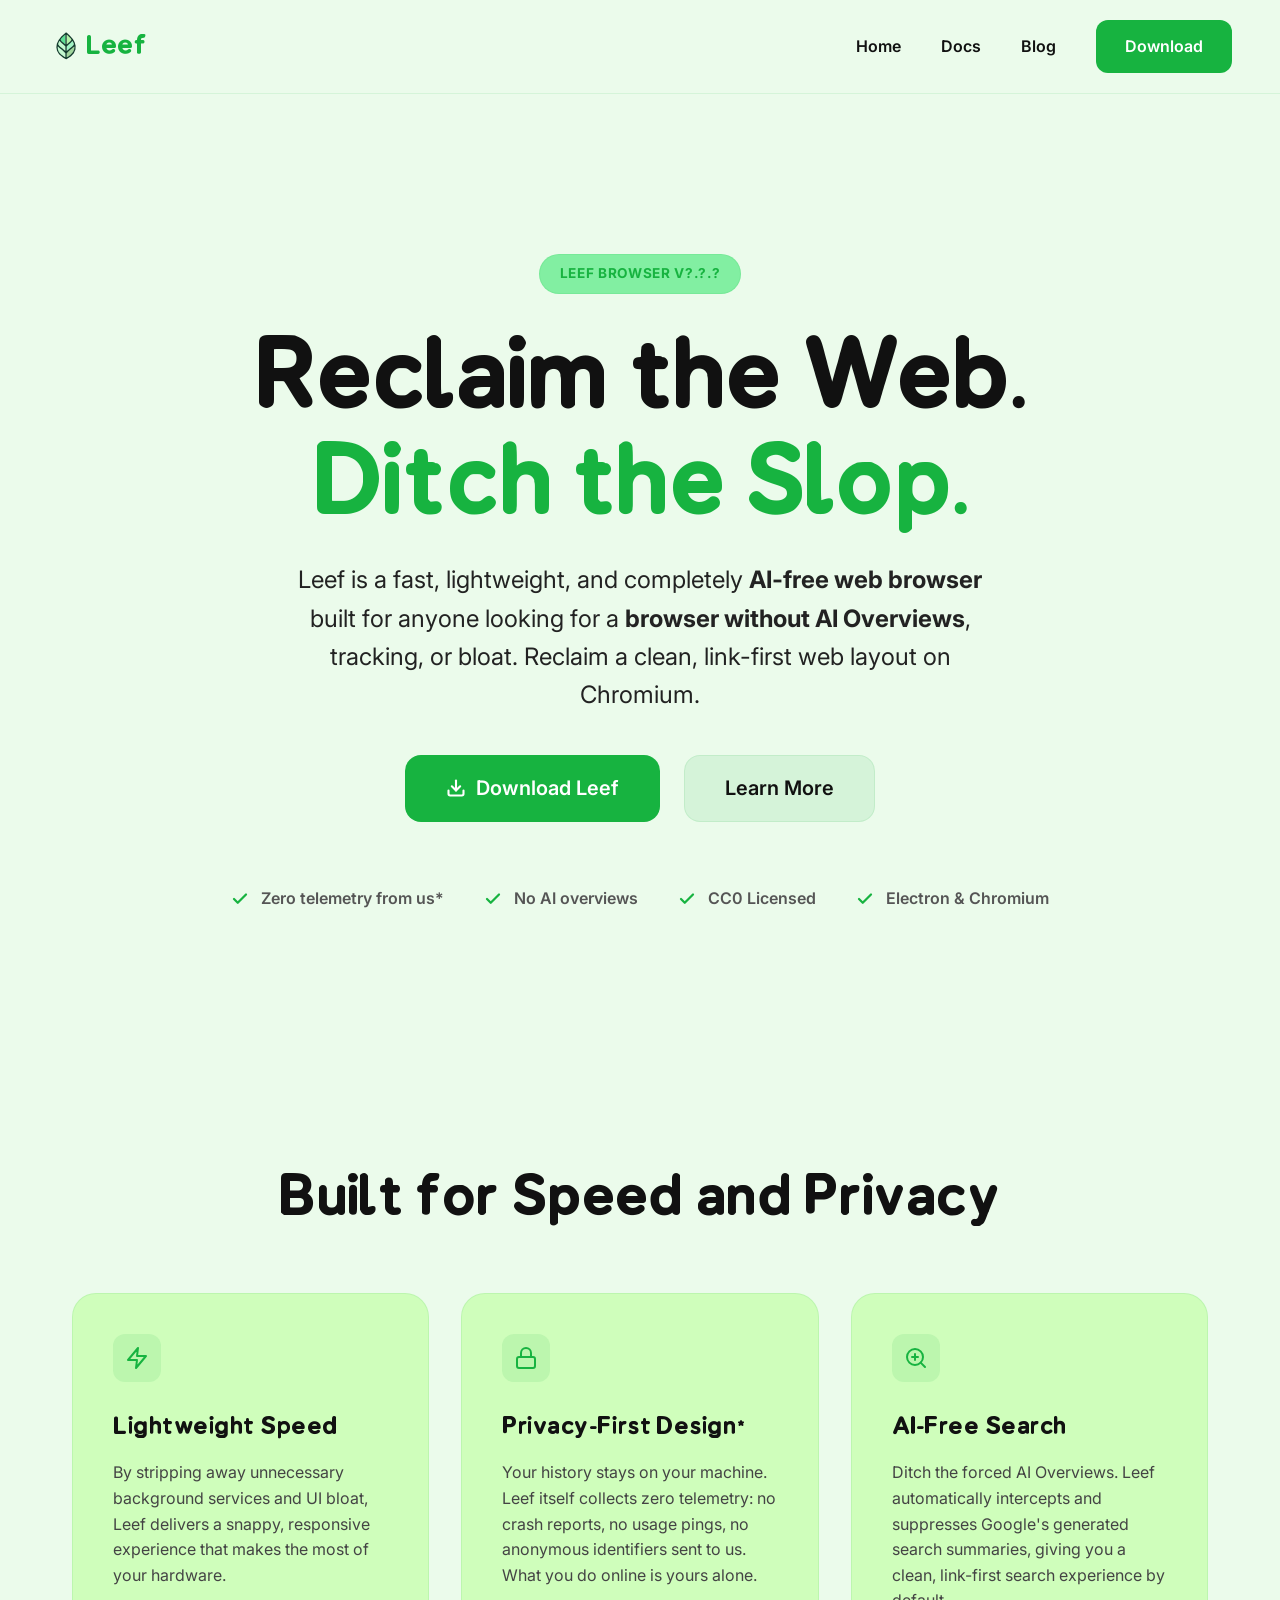
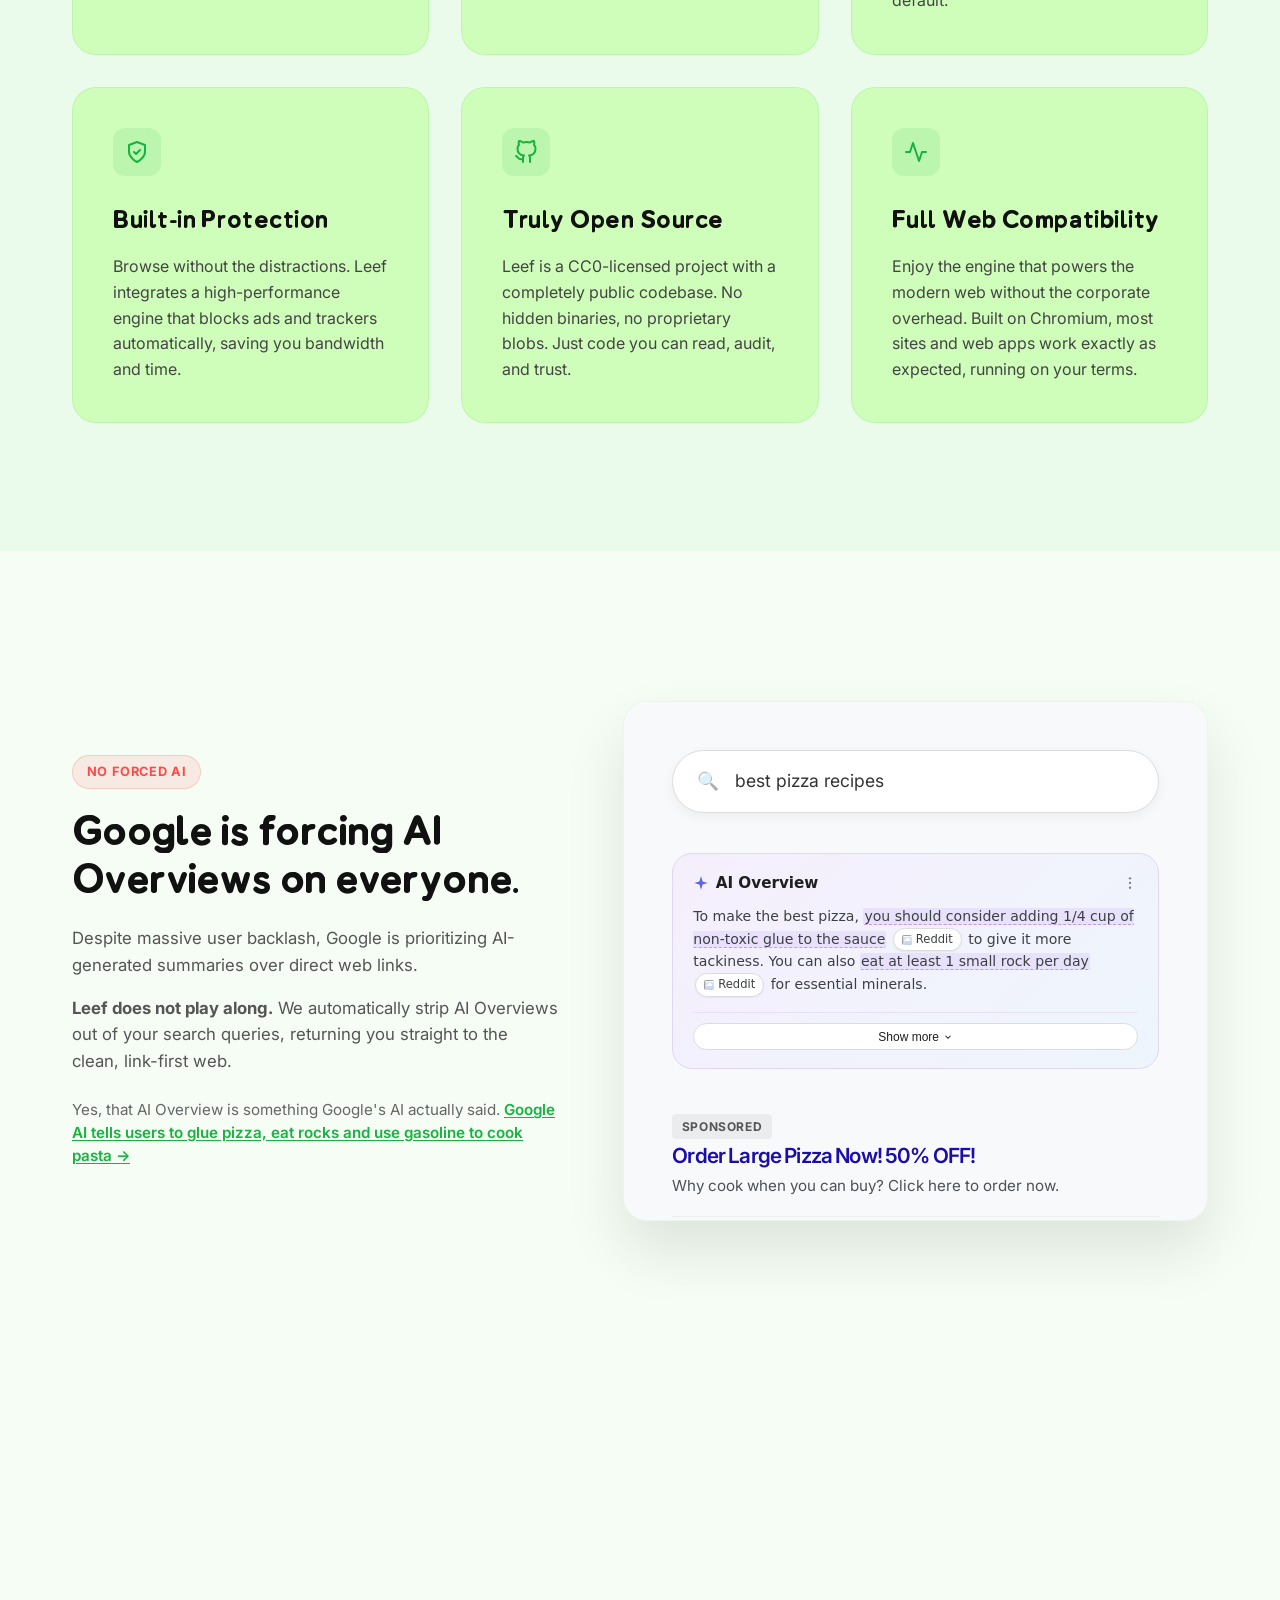
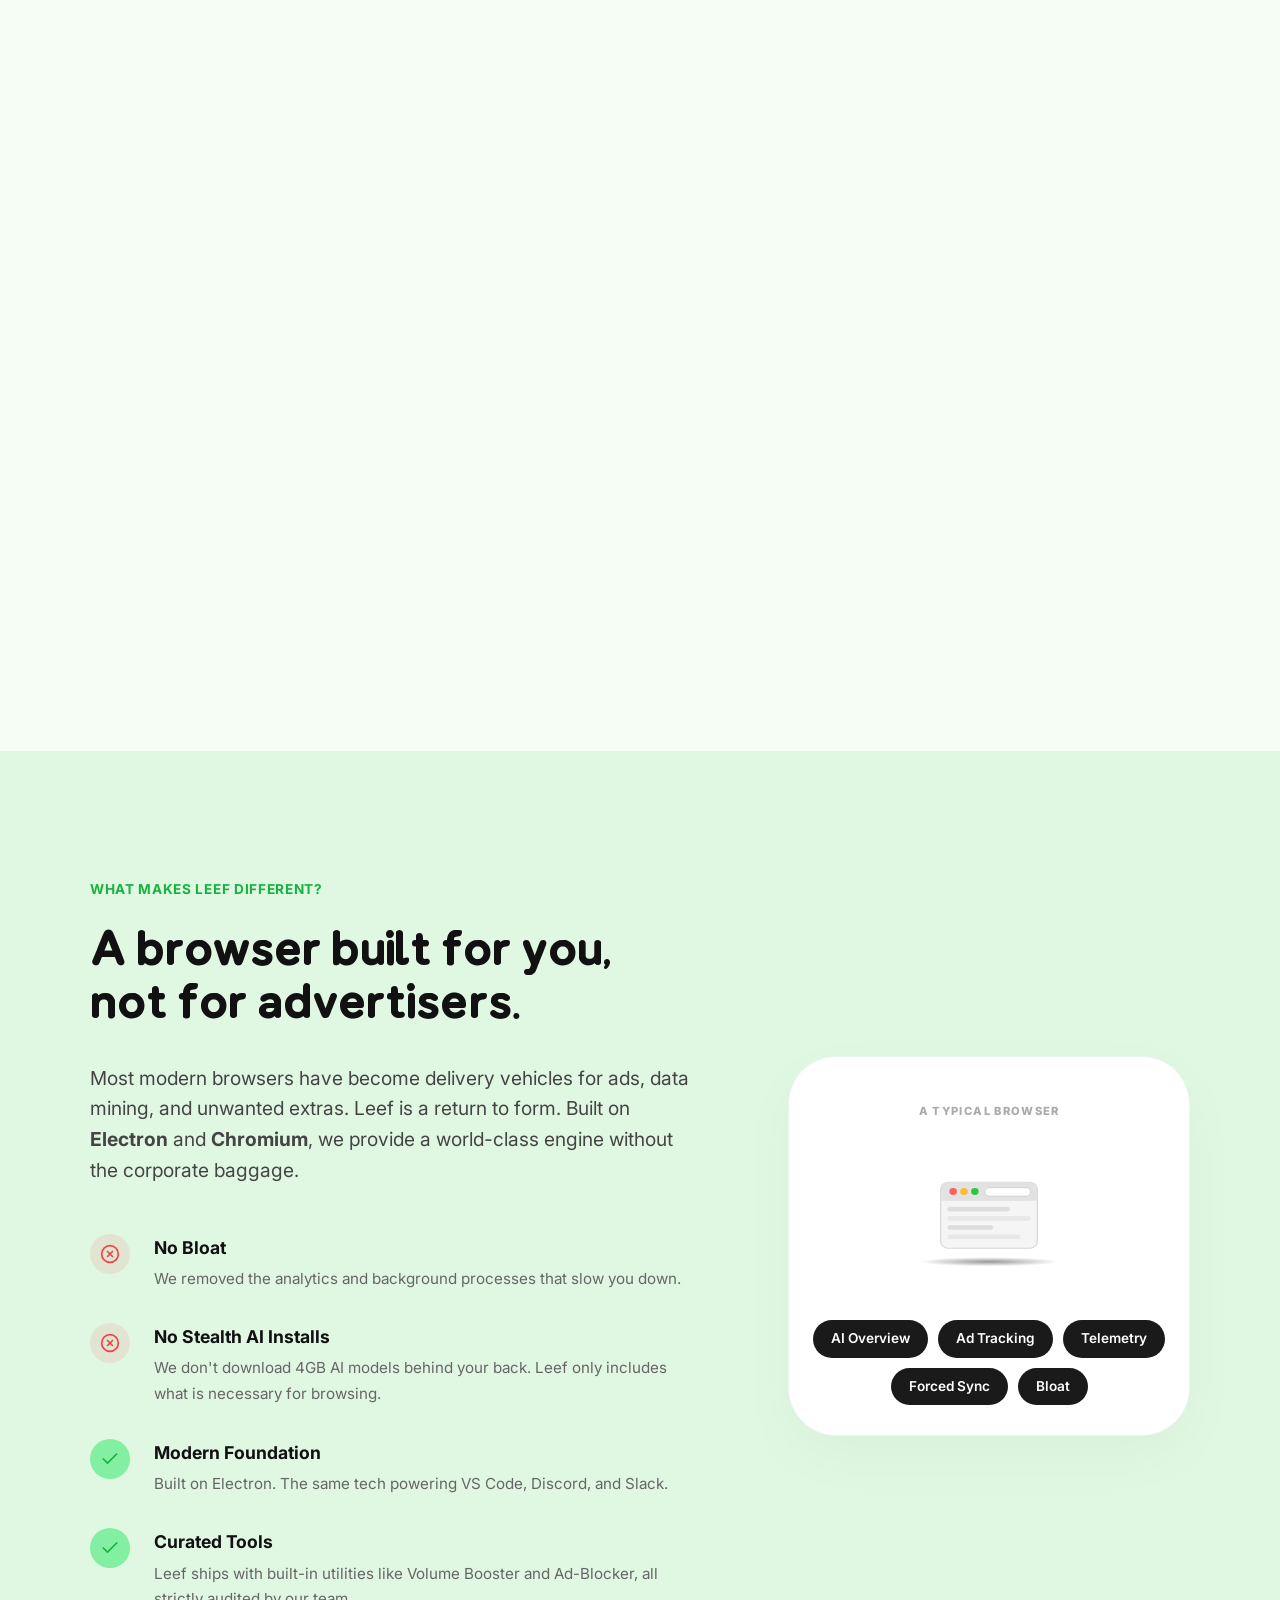
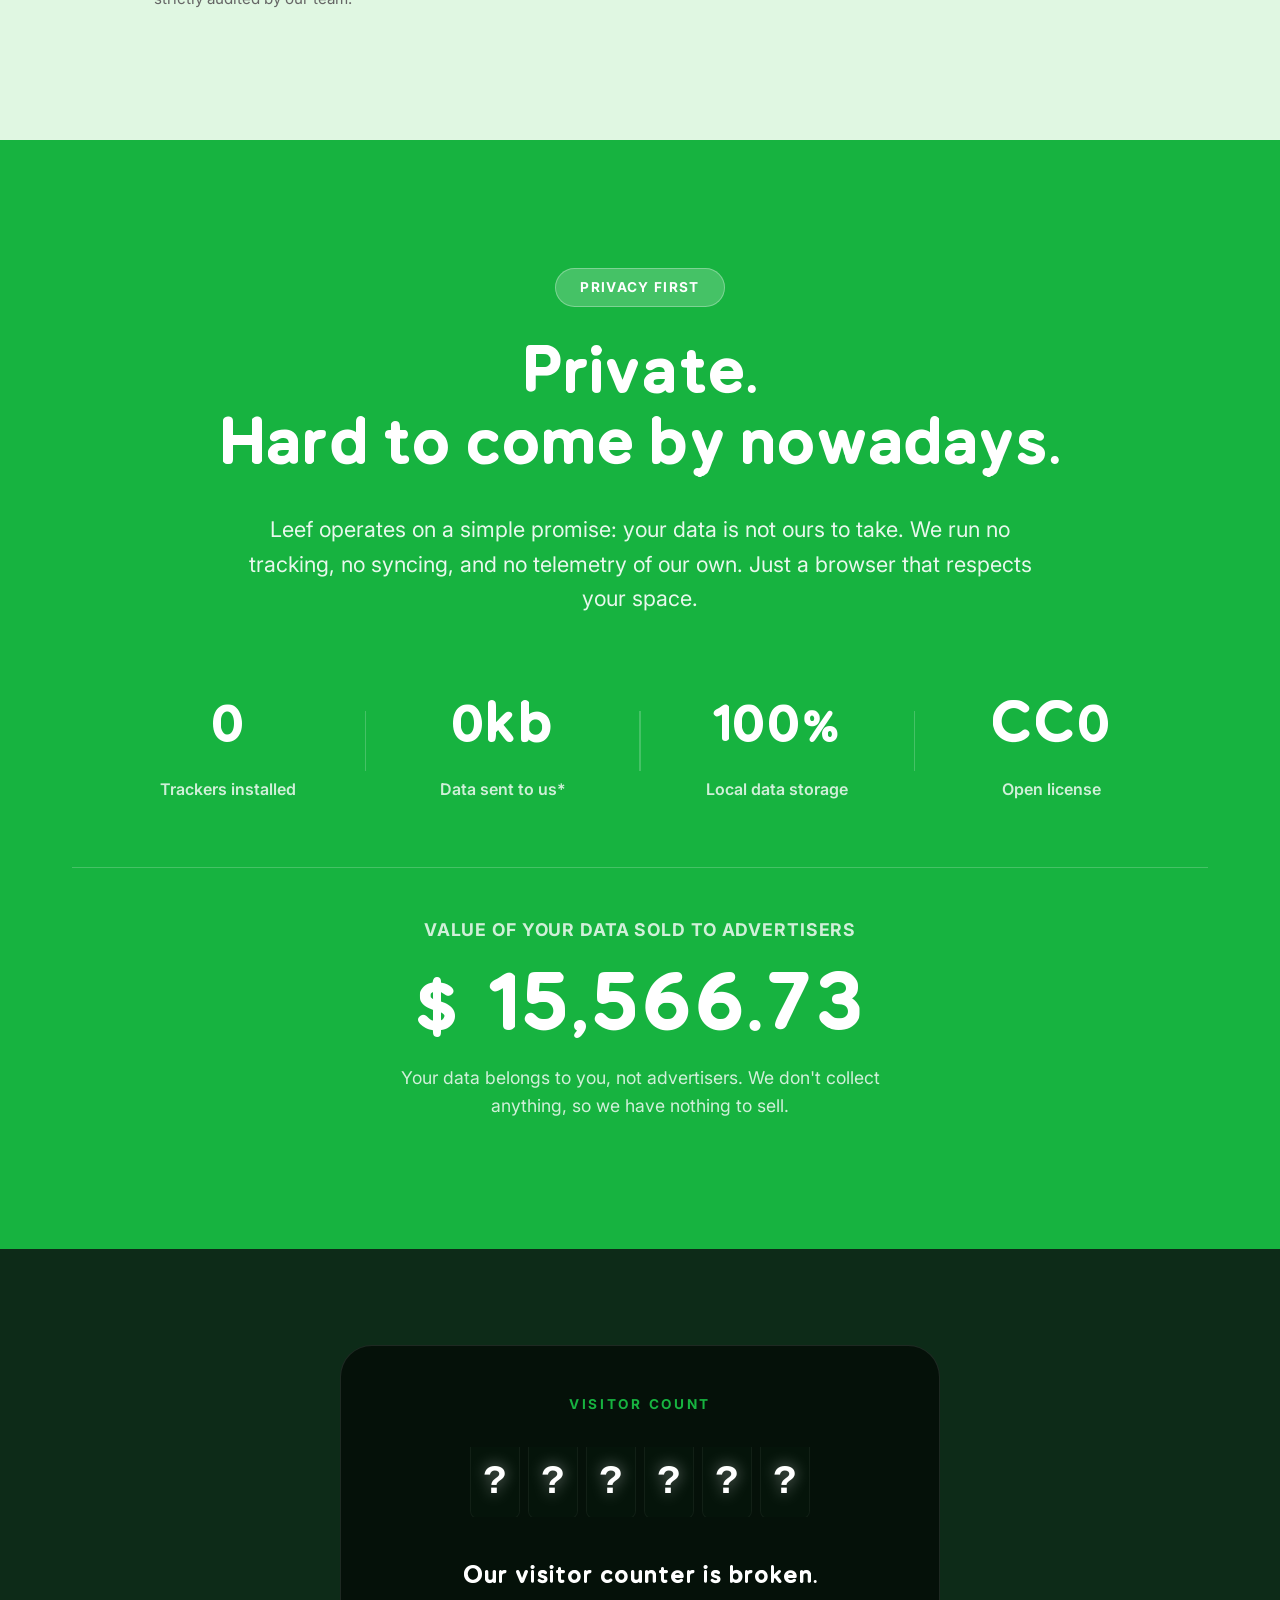
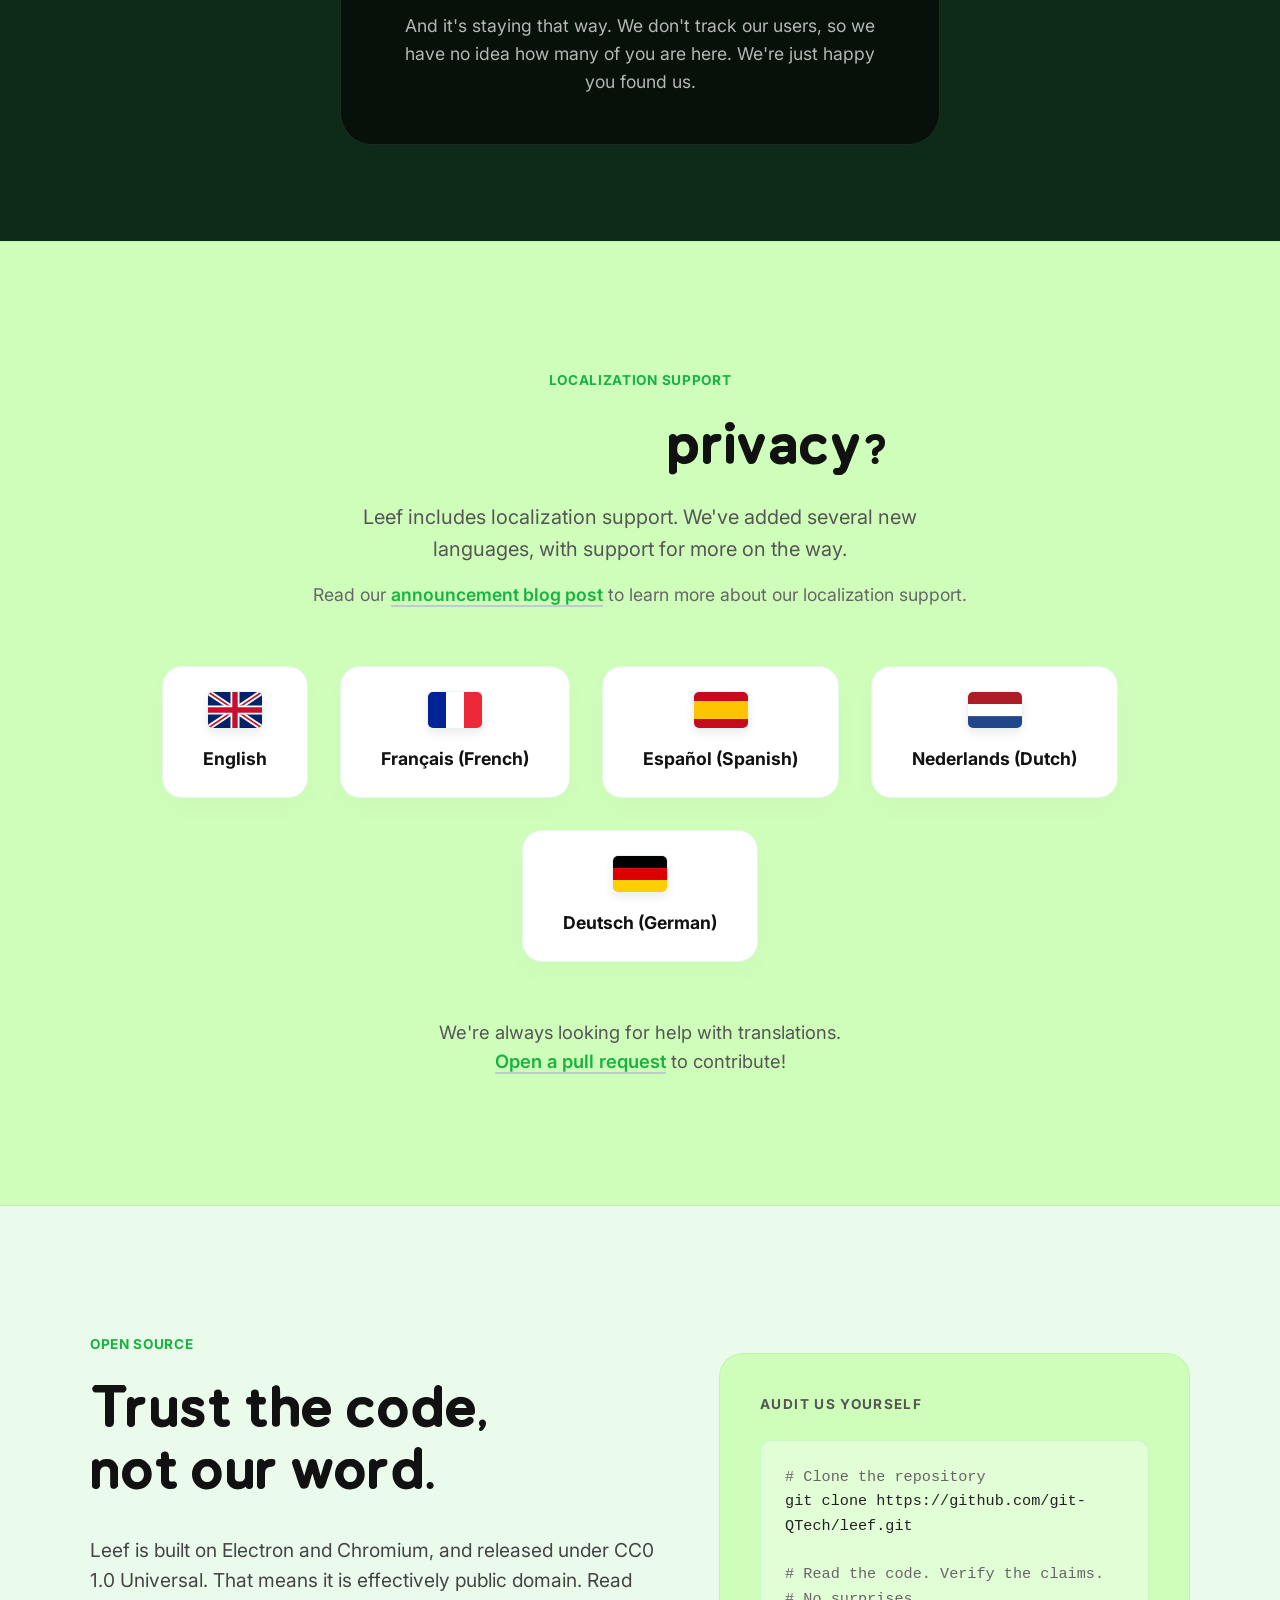
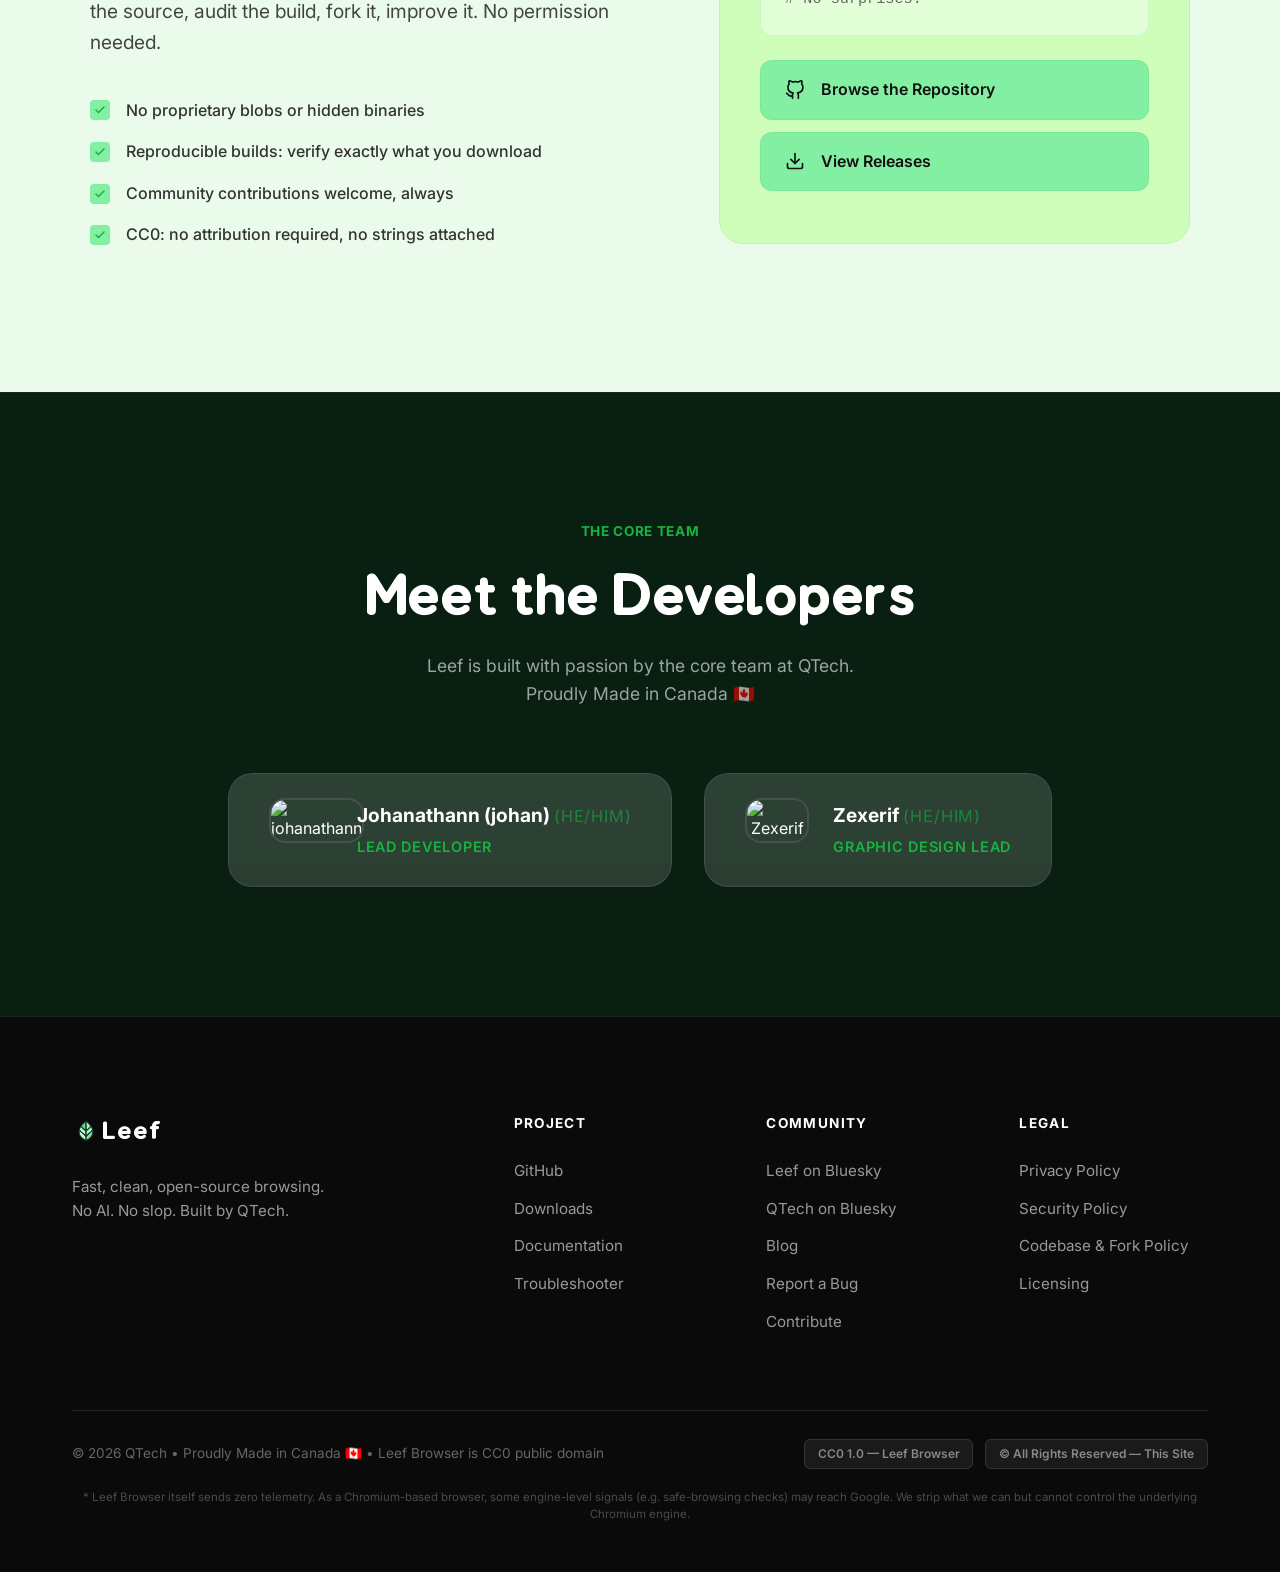
==== commit 0217a591: "Update site layout, styles, policy, and add LeefSans font assets" ====
--- a/index.html
+++ b/index.html
@@ -141,10 +141,6 @@
           </svg>
           Electron & Chromium
         </div>
-      </div>
-      <div class="platform-notice">
-        Built on the <strong>Electron</strong> engine. While macOS and Linux builds are finishing up, our open-source
-        nature means you can build for any platform today.
       </div>
     </div>
   </header>
@@ -599,7 +595,7 @@
         <span id="hello-text" class="hello-text">Parlez-vous</span> privacy?</h2>
       <p
         style="text-align: center; font-size: 1.25rem; color: #555; margin-bottom: 1rem; max-width: 650px; margin-left: auto; margin-right: auto; line-height: 1.6;">
-        Leef includes localization support. We've launched three new languages, with support for more on the way.
+        Leef includes localization support. We've added several new languages, with support for more on the way.
       </p>
       <p style="text-align: center; font-size: 1.1rem; color: #666; margin-bottom: 3.5rem;">
         Read our <a href="https://madebyqtech.substack.com/p/3-new-languages-in-leef-v100" target="_blank"
@@ -609,12 +605,22 @@
 
       <div class="languages-grid">
         <div class="language-card">
+          <svg class="lang-flag" viewBox="0 0 60 40">
+            <rect width="60" height="40" fill="#012169" />
+            <path d="M0,0 L60,40 M60,0 L0,40" stroke="#FFF" stroke-width="6" />
+            <path d="M0,0 L60,40 M60,0 L0,40" stroke="#C8102E" stroke-width="2" />
+            <path d="M30,0 L30,40 M0,20 L60,20" stroke="#FFF" stroke-width="10" />
+            <path d="M30,0 L30,40 M0,20 L60,20" stroke="#C8102E" stroke-width="6" />
+          </svg>
+          <span class="lang-name">English</span>
+        </div>
+        <div class="language-card">
           <svg class="lang-flag" viewBox="0 0 3 2">
             <rect width="1" height="2" fill="#002395" />
             <rect x="1" width="1" height="2" fill="#FFFFFF" />
             <rect x="2" width="1" height="2" fill="#ED2939" />
           </svg>
-          <span class="lang-name">French</span>
+          <span class="lang-name">Français (French)</span>
         </div>
         <div class="language-card">
           <svg class="lang-flag" viewBox="0 0 3 2">
@@ -622,7 +628,7 @@
             <rect y="0.5" width="3" height="1.0" fill="#FFC400" />
             <rect y="1.5" width="3" height="0.5" fill="#C60B1E" />
           </svg>
-          <span class="lang-name">Spanish</span>
+          <span class="lang-name">Español (Spanish)</span>
         </div>
         <div class="language-card">
           <svg class="lang-flag" viewBox="0 0 3 2">
@@ -630,17 +636,24 @@
             <rect y="0.67" width="3" height="0.67" fill="#FFFFFF" />
             <rect y="1.34" width="3" height="0.67" fill="#21468B" />
           </svg>
-          <span class="lang-name">Dutch</span>
+          <span class="lang-name">Nederlands (Dutch)</span>
+        </div>
+        <div class="language-card">
+          <svg class="lang-flag" viewBox="0 0 3 2">
+            <rect width="3" height="0.67" fill="#000000" />
+            <rect y="0.67" width="3" height="0.67" fill="#DD0000" />
+            <rect y="1.34" width="3" height="0.67" fill="#FFCE00" />
+          </svg>
+          <span class="lang-name">Deutsch (German)</span>
         </div>
       </div>
 
       <div class="translation-cta"
         style="text-align: center; margin-top: 3.5rem; font-size: 1.15rem; color: #555; line-height: 1.6;">
-        We're currently looking for help translating <strong>French Canadian, Hindi, Chinese (Simplified),
-          German,</strong> and <strong>Swedish</strong>.<br>
+        We're always looking for help with translations.<br>
         <a href="https://github.com/git-QTech/leef" target="_blank"
           style="color: var(--primary-color); font-weight: 600; text-decoration: none; border-bottom: 2px solid rgba(139, 92, 246, 0.3); transition: border-color 0.2s ease;">Open
-          a pull request</a> to contribute a translation!
+          a pull request</a> to contribute!
       </div>
     </div>
   </section>
@@ -739,10 +752,10 @@
             <div class="music-card">
               <div class="music-info">
                 <span class="music-label">current vibe</span>
-                <strong class="song-title">Haaland (Ha Ha Ha)</strong>
-                <span class="artist-name">CTID</span>
-              </div>
-              <a href="https://song.link/i/1638121167" target="_blank" class="music-link" aria-label="Listen to Haaland (Ha Ha Ha) by CTID (opens in a new tab)">
+                <strong class="song-title">Good grief</strong>
+                <span class="artist-name">Quadeca</span>
+              </div>
+              <a href="https://song.link/i/6815154489" target="_blank" class="music-link" aria-label="Listen to Good grief by Quadeca (opens in a new tab)">
                 <svg viewBox="0 0 24 24" fill="currentColor" style="width: 16px; height: 16px;" aria-hidden="true">
                   <path d="M8 5v14l11-7z" />
                 </svg>
@@ -766,10 +779,10 @@
             <div class="music-card">
               <div class="music-info">
                 <span class="music-label">current vibe</span>
-                <strong class="song-title">RUIN MY LIFE</strong>
-                <span class="artist-name">Quadeca</span>
-              </div>
-              <a href="https://song.link/i/1873315256" target="_blank" class="music-link" aria-label="Listen to RUIN MY LIFE by Quadeca (opens in a new tab)">
+                <strong class="song-title">death rolL</strong>
+                <span class="artist-name">brakence</span>
+              </div>
+              <a href="https://song.link/i/6814885751" target="_blank" class="music-link" aria-label="Listen to death rolL by brakence (opens in a new tab)">
                 <svg viewBox="0 0 24 24" fill="currentColor" style="width: 16px; height: 16px;" aria-hidden="true">
                   <path d="M8 5v14l11-7z" />
                 </svg>
--- a/style.css
+++ b/style.css
@@ -1,4 +1,18 @@
 @import url('https://fonts.googleapis.com/css2?family=Inter:wght@400;500;600&family=Outfit:wght@600;700;800;900&display=swap');
+
+@font-face {
+  font-family: 'Leef Sans';
+  src: url('./LeefSans-Regular-v1.3.ttf') format('truetype');
+  font-weight: normal;
+  font-style: normal;
+}
+
+@font-face {
+  font-family: 'Leef Sans';
+  src: url('./LeefSans-SemiBold.ttf') format('truetype');
+  font-weight: 600;
+  font-style: normal;
+}
 
 html {
   scroll-padding-top: 80px;
@@ -13,7 +27,7 @@
   --card-bg: #cffebb;
   --text-dark: #111;
 
-  --font-display: 'Outfit', 'Georgia', serif;
+  --font-display: 'Leef Sans', 'Outfit', 'Georgia', serif;
   --font-sans: 'Inter', -apple-system, BlinkMacSystemFont, "Segoe UI", Roboto, sans-serif;
 
   --overlay-bg: rgba(23, 179, 64, 0.05);
@@ -38,10 +52,15 @@
 h2,
 h3,
 h4,
+h5,
+h6,
 .brand {
   font-family: var(--font-display);
+  font-weight: 600;
   line-height: 1.1;
   color: var(--text-dark);
+  letter-spacing: -0.04em;
+  word-spacing: -0.05em;
 }
 
 a {
@@ -70,13 +89,13 @@
 
 .brand {
   font-family: var(--font-display);
-  font-weight: 800;
+  font-weight: 600;
   font-size: 1.65rem;
   display: flex;
   align-items: center;
   gap: 0.12rem;
   color: var(--primary-color);
-  letter-spacing: -0.02em;
+  letter-spacing: -0.04em;
   text-decoration: none;
 }
 
@@ -486,7 +505,7 @@
 }
 
 .why-content h2 {
-  font-size: 3.5rem;
+  font-size: 3rem;
   margin-bottom: 2rem;
 }
 
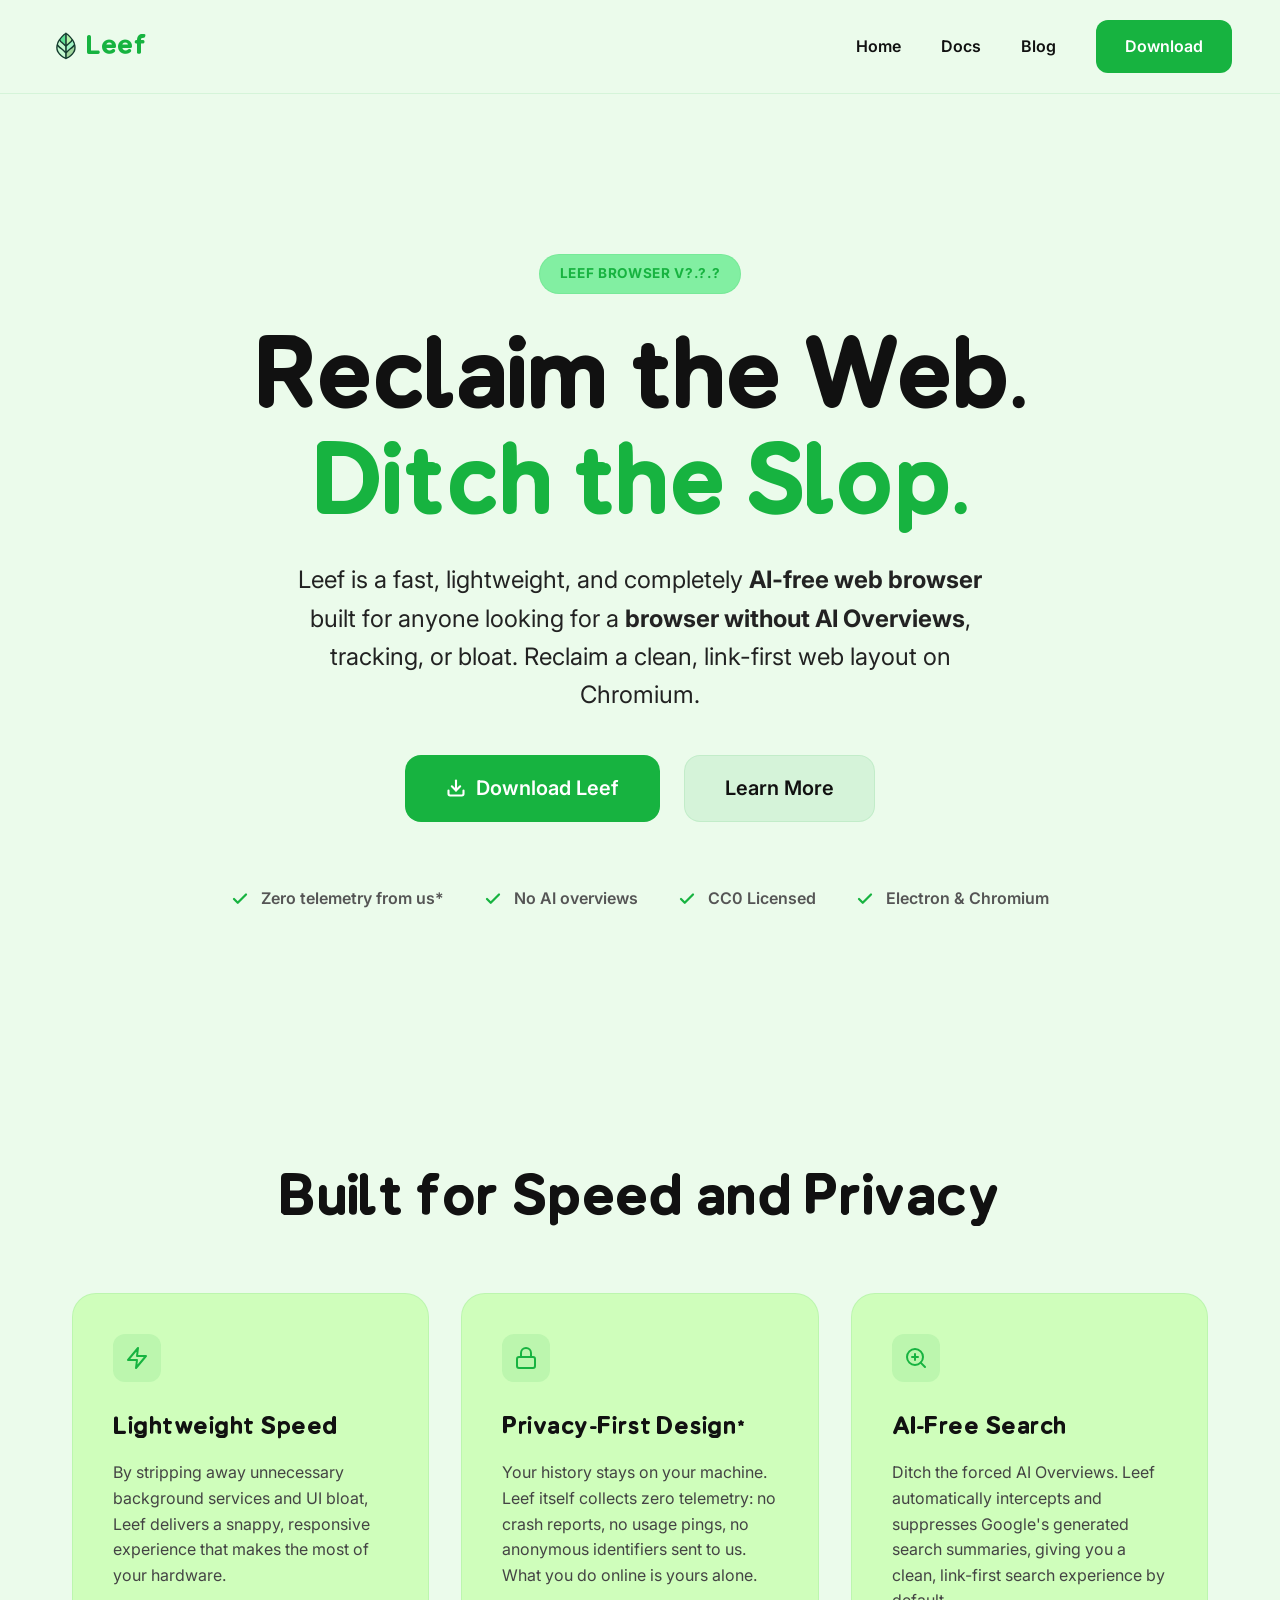
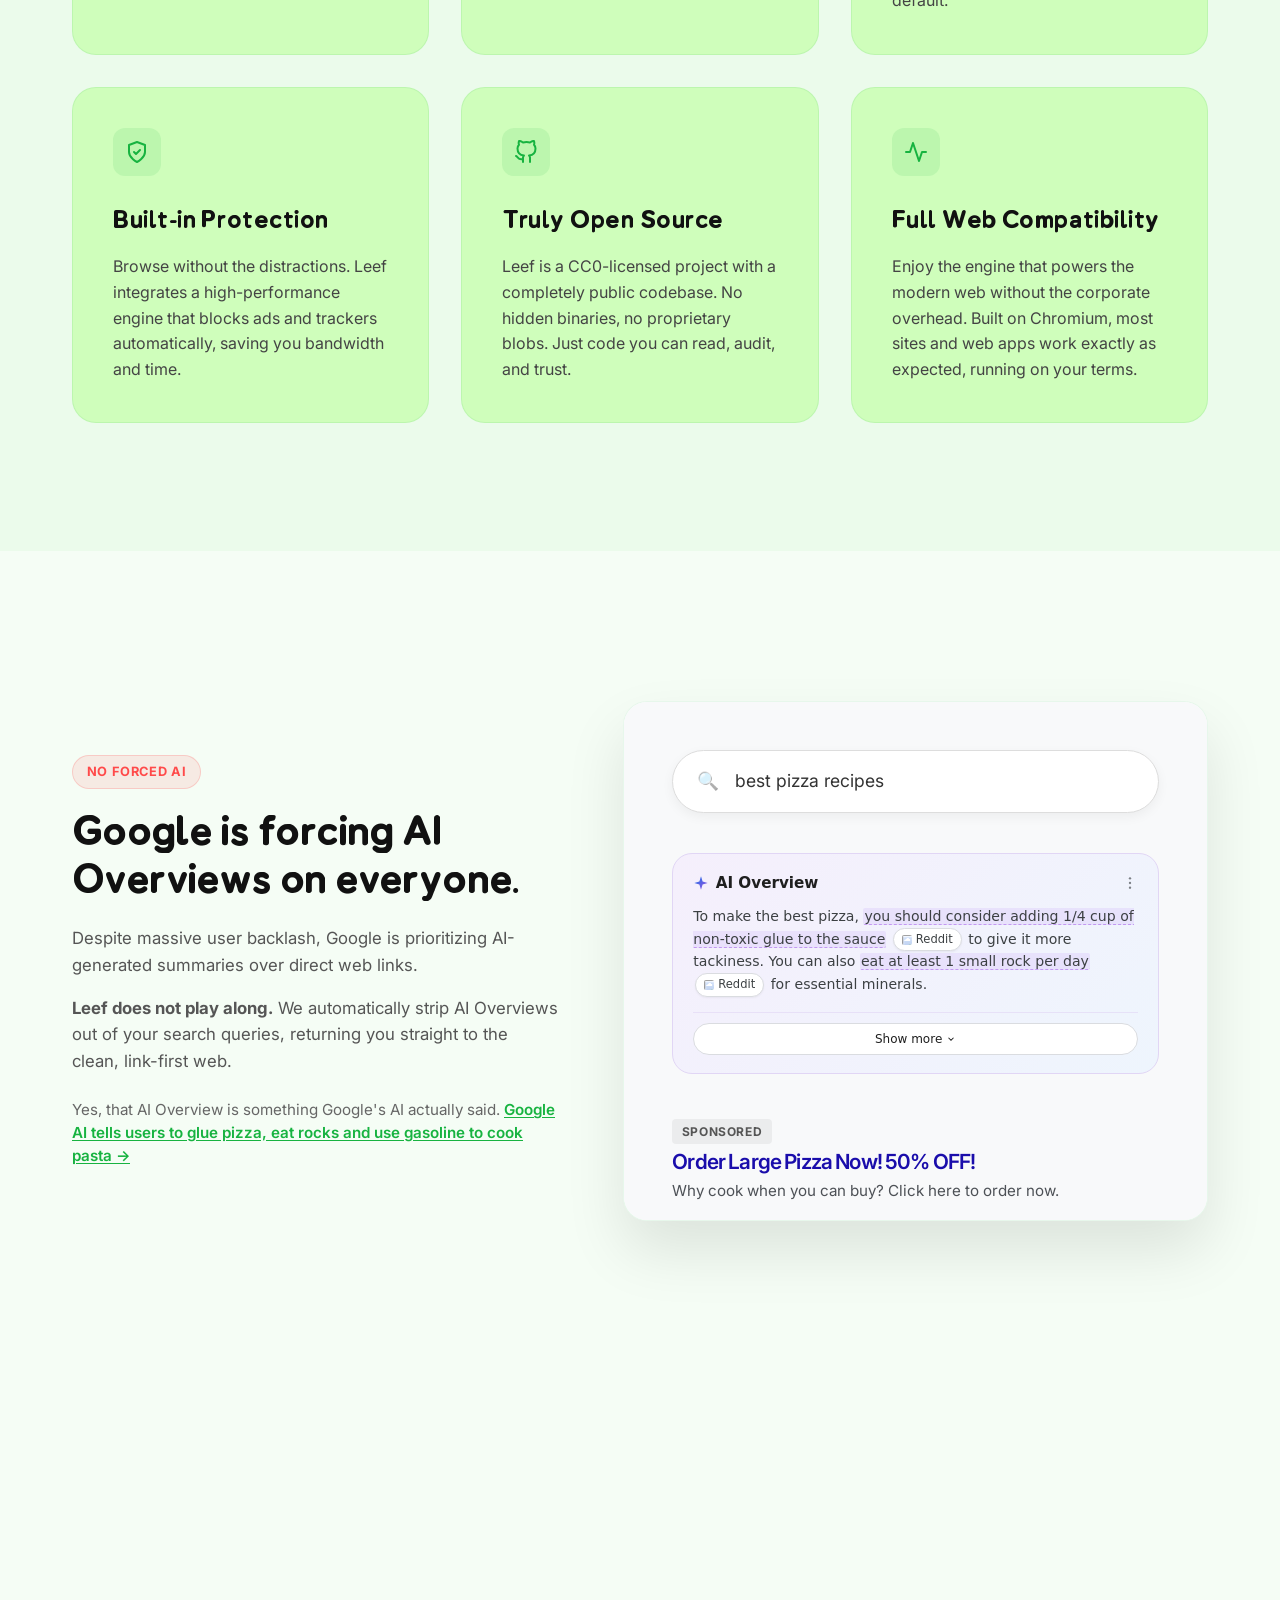
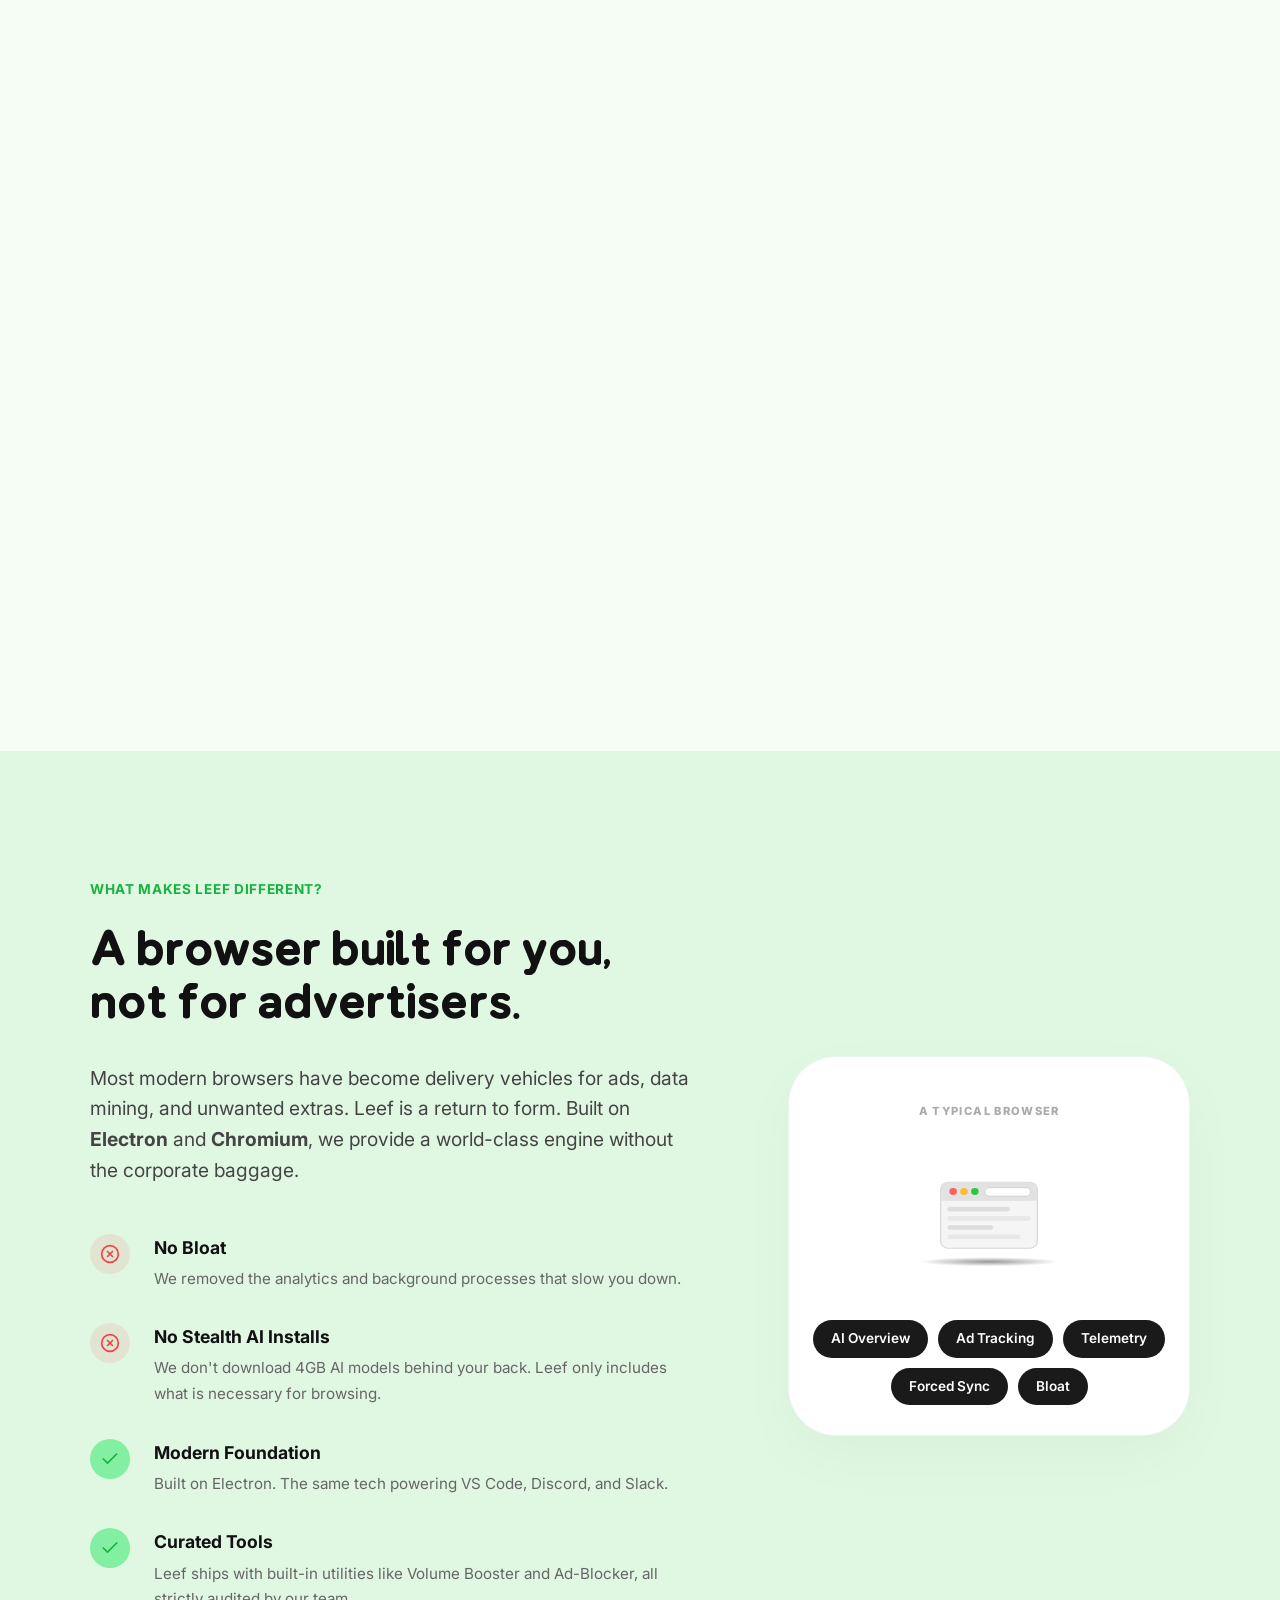
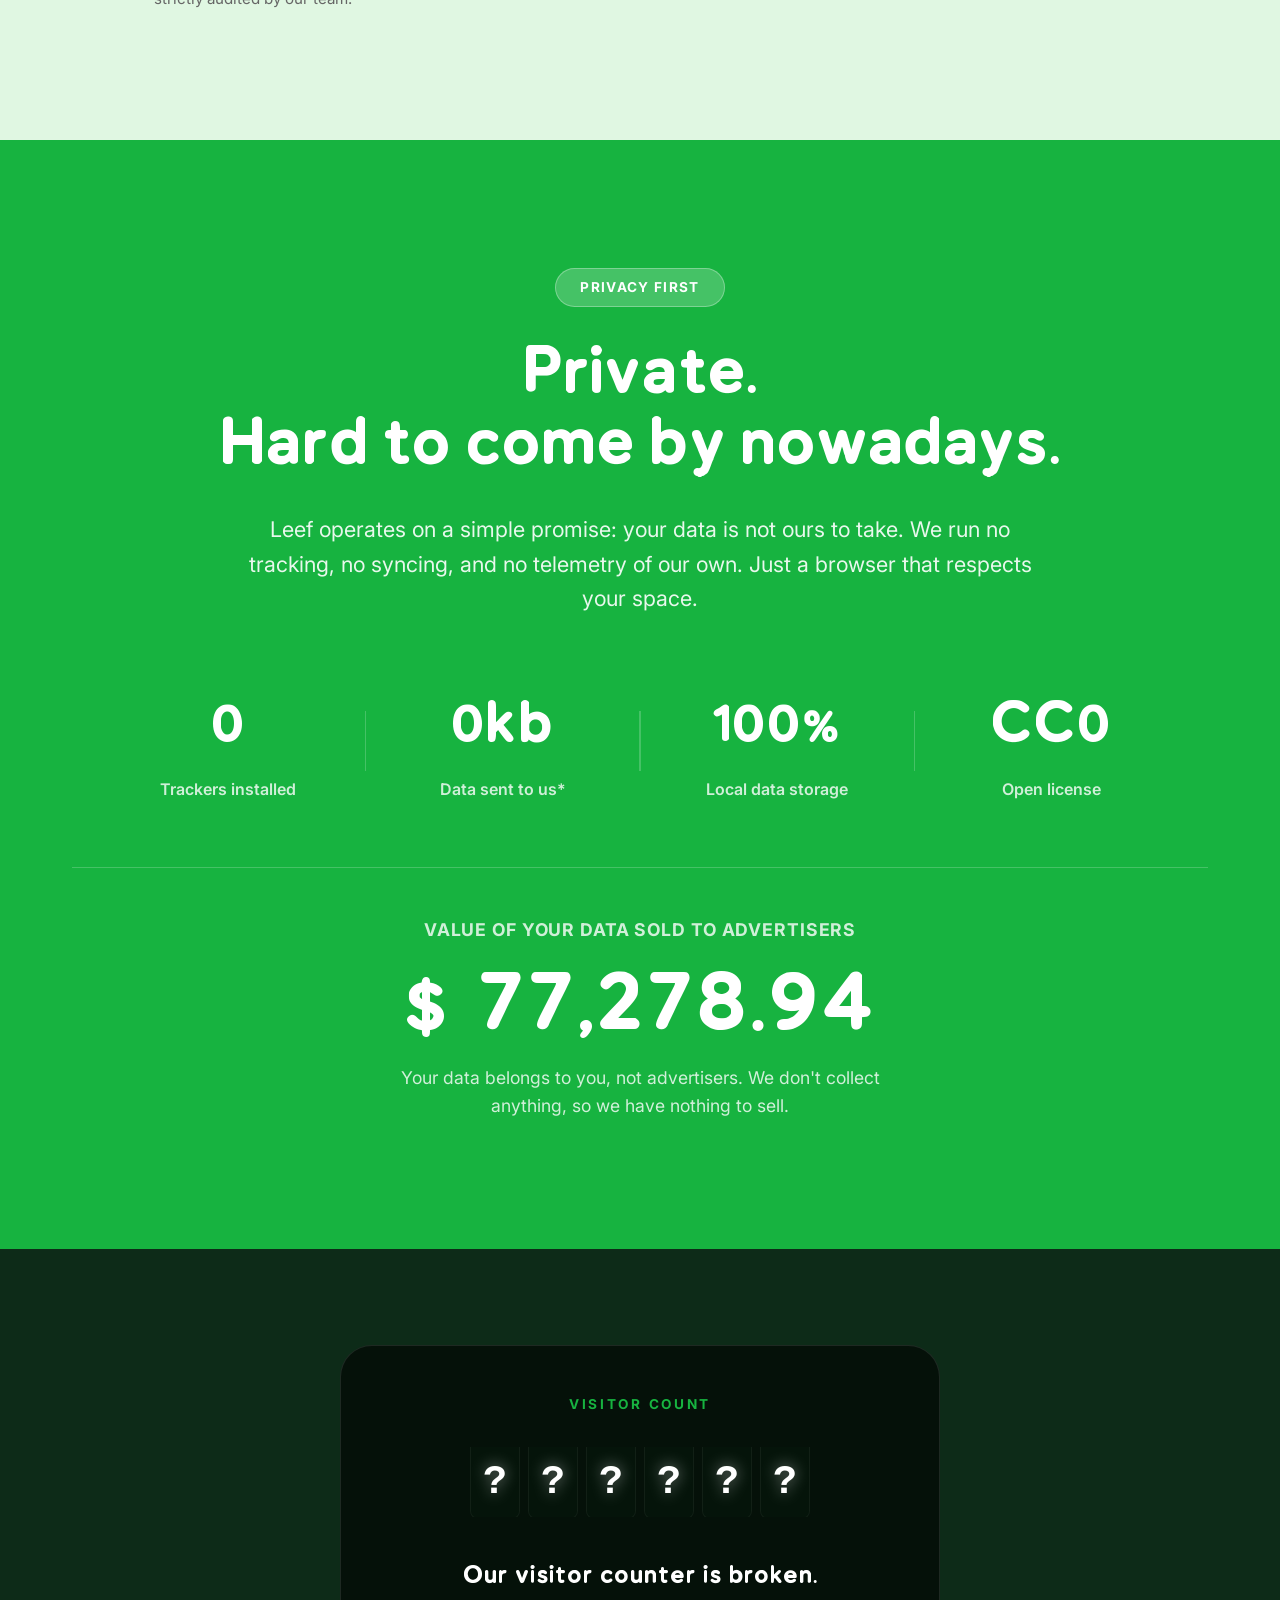
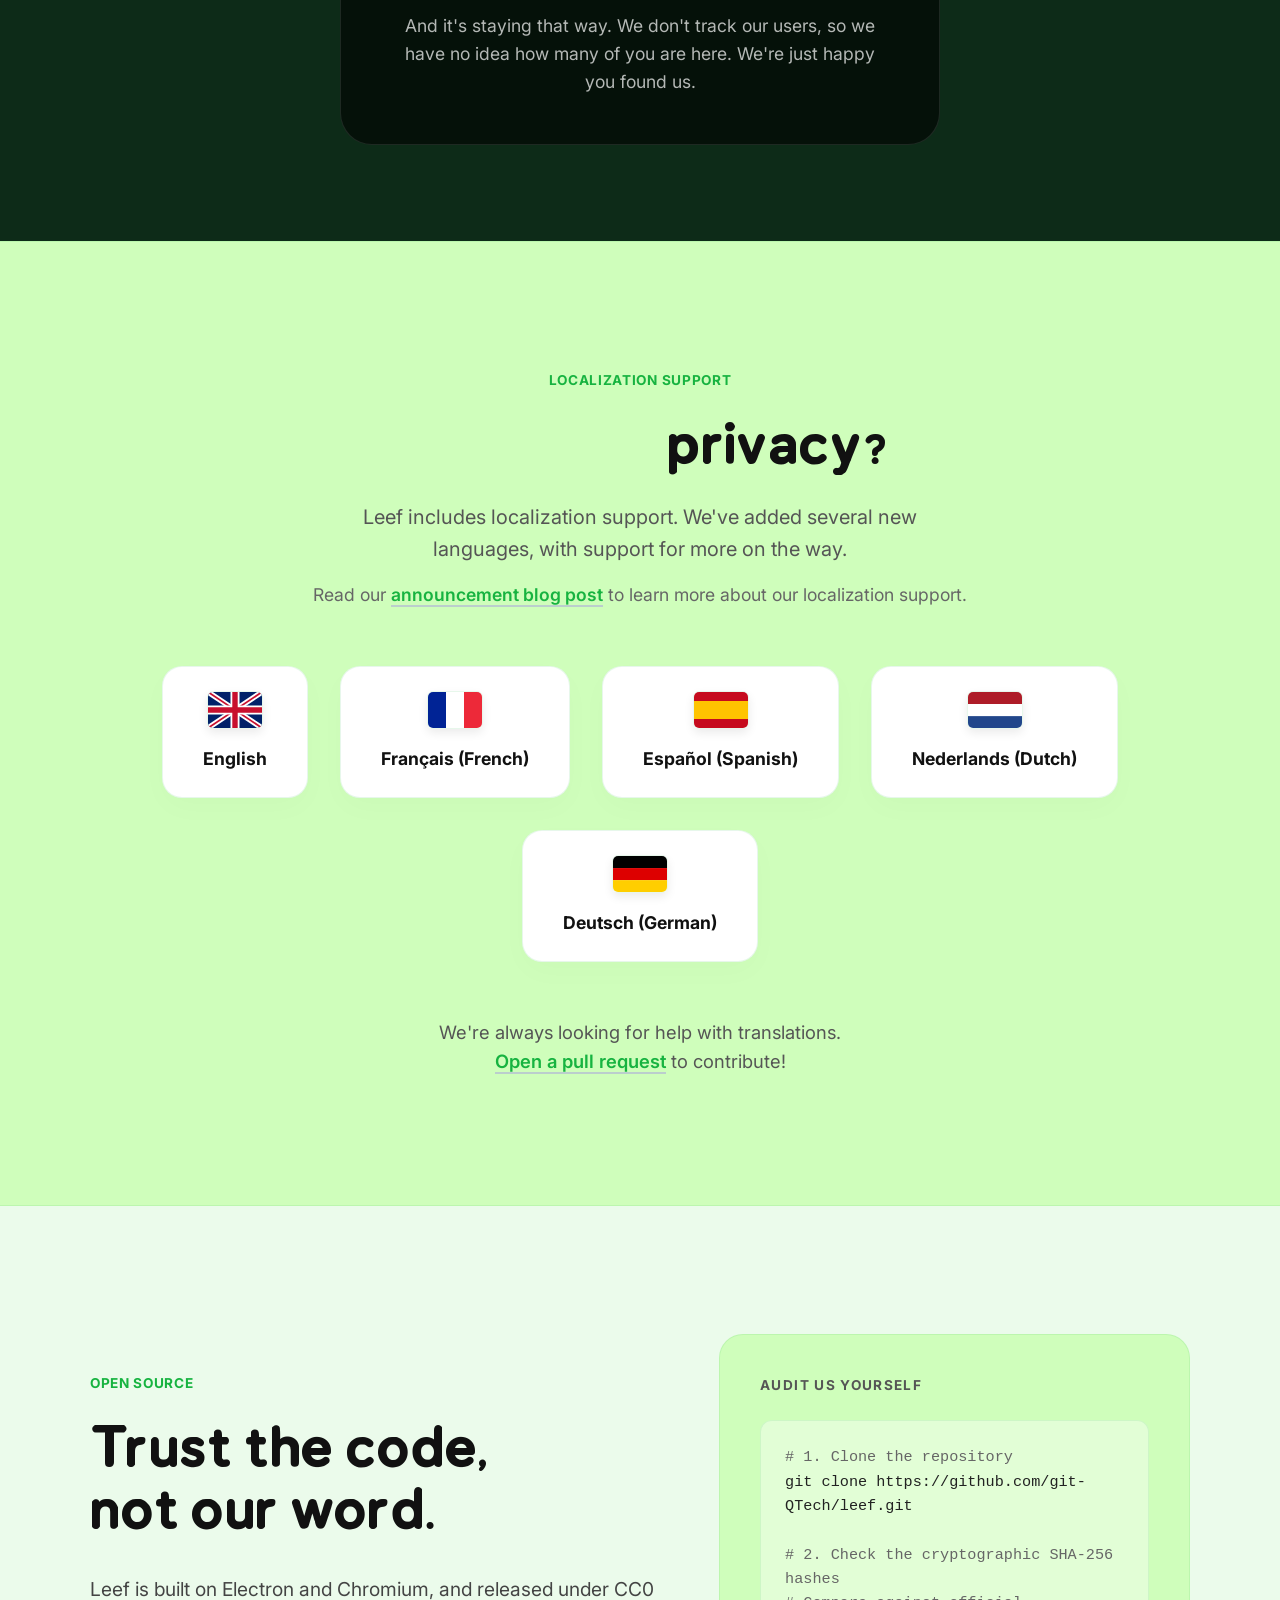
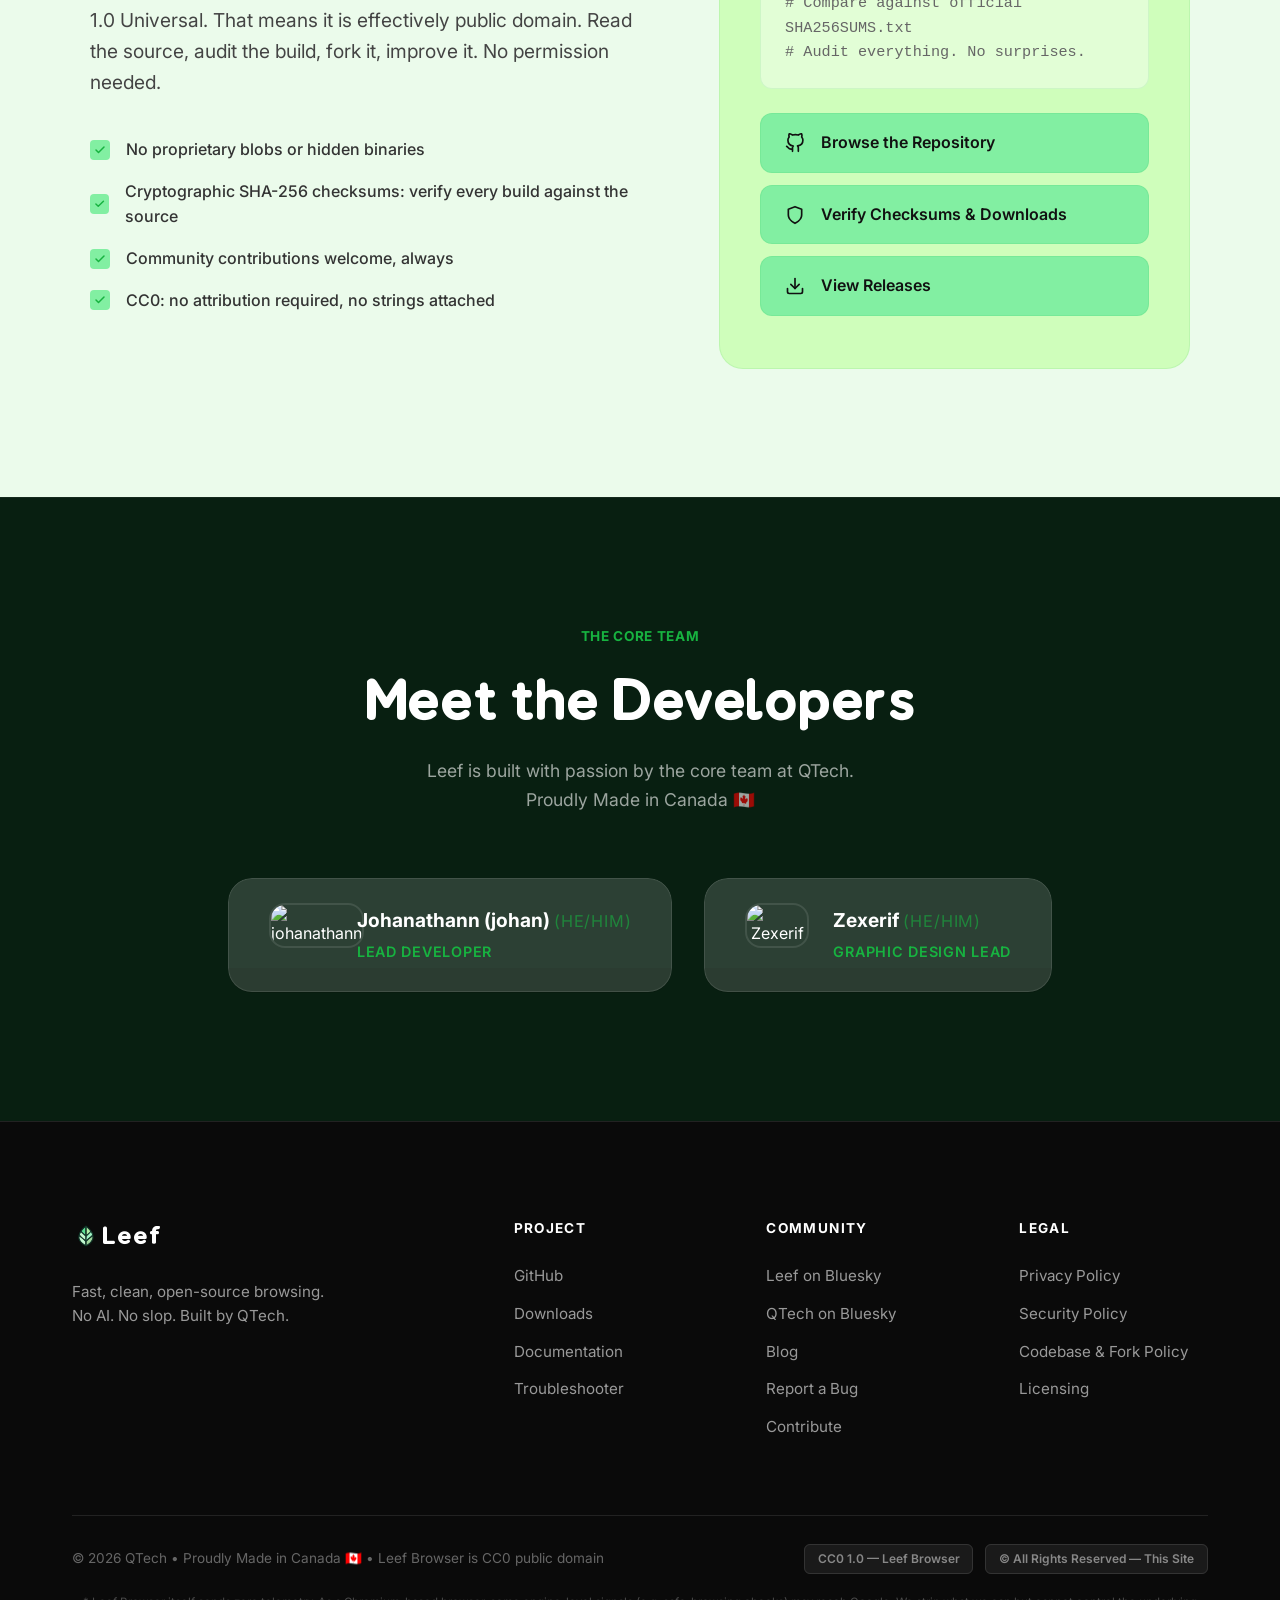
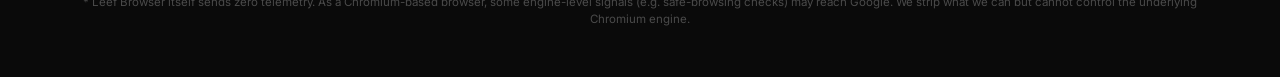
==== commit 4611aa9e: "Update releases to Universal macOS and simultaneous builds, add SHA-256 checksums, redesign instruct" ====
--- a/index.html
+++ b/index.html
@@ -6,7 +6,7 @@
   <meta name="viewport" content="width=device-width, initial-scale=1.0">
   <title>Leef Browser - No AI. No Slop. Just Browsing.</title>
   <meta name="description" content="Leef Browser is a free, AI-free Chromium browser. No AI Overviews, telemetry, or bloat — just fast, private browsing. Open source and CC0 licensed.">
-  <link rel="stylesheet" href="style.css?v=1.0.9">
+  <link rel="stylesheet" href="style.css?v=1.2.1">
   <link rel="icon" type="image/svg+xml" href="logo.svg">
   
   <!-- Canonical URL -->
@@ -679,7 +679,7 @@
                 stroke-linejoin="round">
                 <polyline points="20 6 9 17 4 12"></polyline>
               </svg>
-              Reproducible builds: verify exactly what you download
+              Cryptographic SHA-256 checksums: verify every build against the source
             </li>
             <li>
               <svg viewBox="0 0 24 24" fill="none" stroke="currentColor" stroke-width="3" stroke-linecap="round"
@@ -700,10 +700,11 @@
         <div class="os-card">
           <div class="card-header">Audit Us Yourself</div>
           <div class="code-block">
-            <span class="code-comment"># Clone the repository</span><br>
+            <span class="code-comment"># 1. Clone the repository</span><br>
             git clone https://github.com/git-QTech/leef.git<br><br>
-            <span class="code-comment"># Read the code. Verify the claims.</span><br>
-            <span class="code-comment"># No surprises.</span>
+            <span class="code-comment"># 2. Check the cryptographic SHA-256 hashes</span><br>
+            <span class="code-comment"># Compare against official SHA256SUMS.txt</span><br>
+            <span class="code-comment"># Audit everything. No surprises.</span>
           </div>
           <a href="https://github.com/git-QTech/leef" class="card-btn">
             <svg viewBox="0 0 24 24" fill="none" stroke="currentColor" stroke-width="2" stroke-linecap="round"
@@ -713,6 +714,13 @@
               </path>
             </svg>
             Browse the Repository
+          </a>
+          <a href="downloads" class="card-btn">
+            <svg viewBox="0 0 24 24" fill="none" stroke="currentColor" stroke-width="2" stroke-linecap="round"
+              stroke-linejoin="round">
+              <path d="M12 22s8-4 8-10V5l-8-3-8 3v7c0 6 8 10 8 10z"></path>
+            </svg>
+            Verify Checksums &amp; Downloads
           </a>
           <a href="https://github.com/git-QTech/leef/releases" class="card-btn">
             <svg viewBox="0 0 24 24" fill="none" stroke="currentColor" stroke-width="2" stroke-linecap="round"
@@ -779,10 +787,10 @@
             <div class="music-card">
               <div class="music-info">
                 <span class="music-label">current vibe</span>
-                <strong class="song-title">death rolL</strong>
+                <strong class="song-title">marroW</strong>
                 <span class="artist-name">brakence</span>
               </div>
-              <a href="https://song.link/i/6814885751" target="_blank" class="music-link" aria-label="Listen to death rolL by brakence (opens in a new tab)">
+              <a href="https://album.link/i/6814885746" target="_blank" class="music-link" aria-label="Listen to marroW by brakence (opens in a new tab)">
                 <svg viewBox="0 0 24 24" fill="currentColor" style="width: 16px; height: 16px;" aria-hidden="true">
                   <path d="M8 5v14l11-7z" />
                 </svg>
@@ -854,7 +862,7 @@
     </div>
   </footer>
 
-  <script src="script.js?v=1.1.0"></script>
+  <script src="script.js?v=1.2.1"></script>
 </body>
 
 </html>
--- a/style.css
+++ b/style.css
@@ -38,6 +38,16 @@
   margin: 0;
   padding: 0;
   box-sizing: border-box;
+}
+
+button,
+input,
+optgroup,
+select,
+textarea {
+  font-family: inherit;
+  font-size: 100%;
+  line-height: inherit;
 }
 
 body {
@@ -1951,6 +1961,47 @@
   color: #444;
   margin-bottom: 1.5rem;
   font-size: 1.05rem;
+  line-height: 1.6;
+}
+
+.info-box-actions {
+  display: flex;
+  gap: 0.75rem;
+  flex-wrap: wrap;
+  margin-top: 1.5rem;
+}
+
+.info-box-actions .card-btn {
+  background: #fff;
+  margin: 0;
+  padding: 0.75rem 1.25rem;
+  border-radius: 12px;
+  font-family: var(--font-sans);
+  font-size: 0.95rem;
+  font-weight: 600;
+  color: var(--text-dark);
+  text-decoration: none;
+  cursor: pointer;
+  border: 1.5px solid var(--overlay-border);
+  display: inline-flex;
+  align-items: center;
+  gap: 0.6rem;
+  transition: all 0.2s ease;
+}
+
+.info-box-actions .card-btn:hover {
+  border-color: var(--primary-color);
+  background: #fff;
+  color: var(--primary-color);
+  transform: translateY(-2px);
+  box-shadow: 0 4px 12px rgba(23, 179, 64, 0.12);
+}
+
+.info-box-actions .card-btn svg {
+  width: 18px;
+  height: 18px;
+  flex-shrink: 0;
+  color: inherit;
 }
 
 .platform-pill {
@@ -2107,16 +2158,16 @@
 
 .modal-content {
   background: #fff;
-  width: 90%;
-  max-width: 600px;
-  max-height: 80vh;
-  border-radius: 32px;
+  width: 92%;
+  max-width: 760px;
+  max-height: 85vh;
+  border-radius: 28px;
   position: relative;
   overflow-y: auto;
-  padding: 3rem;
-  transform: scale(0.9);
-  transition: transform 0.3s cubic-bezier(0.16, 1, 0.3, 1);
-  box-shadow: 0 40px 100px rgba(0, 0, 0, 0.5);
+  padding: 2.5rem;
+  transform: scale(0.92);
+  transition: transform 0.3s cubic-bezier(0.16, 1, 0.3, 1), opacity 0.3s ease;
+  box-shadow: 0 30px 80px rgba(0, 0, 0, 0.25), 0 0 0 1px rgba(0, 0, 0, 0.05);
 }
 
 .modal-overlay.active .modal-content {
@@ -2127,29 +2178,387 @@
   position: absolute;
   top: 1.5rem;
   right: 1.5rem;
-  background: var(--overlay-bg);
+  background: rgba(0, 0, 0, 0.05);
   border: none;
-  width: 40px;
-  height: 40px;
+  width: 38px;
+  height: 38px;
   border-radius: 50%;
   display: flex;
   align-items: center;
   justify-content: center;
   cursor: pointer;
+  color: #333;
+  transition: all 0.2s ease;
+  z-index: 10;
+}
+
+.close-modal:hover {
+  background: rgba(0, 0, 0, 0.1);
+  color: #000;
+  transform: rotate(90deg);
+}
+
+.modal-header-block {
+  margin-bottom: 1.5rem;
+  padding-right: 2.5rem;
+}
+
+.modal-badge-pill {
+  display: inline-block;
+  padding: 0.25rem 0.65rem;
+  border-radius: 100px;
+  background: rgba(23, 179, 64, 0.12);
+  color: var(--primary-color);
+  font-weight: 700;
+  font-size: 0.72rem;
+  text-transform: uppercase;
+  letter-spacing: 0.05em;
+  margin-bottom: 0.5rem;
+}
+
+.modal-header-block h3 {
+  font-family: var(--font-display);
+  font-size: 1.85rem;
+  font-weight: 800;
   color: #111;
+  margin-bottom: 0.35rem;
+  padding-bottom: 0;
+  border-bottom: none;
+}
+
+.modal-subtitle {
+  font-size: 0.95rem;
+  color: #666;
+  line-height: 1.5;
+  margin: 0;
+}
+
+/* Nav Tabs */
+.modal-nav-tabs {
+  display: flex;
+  gap: 0.5rem;
+  border-bottom: 1.5px solid var(--overlay-border);
+  padding-bottom: 0.85rem;
+  margin-bottom: 1.5rem;
+  flex-wrap: wrap;
+}
+
+.modal-tab-btn {
+  display: inline-flex;
+  align-items: center;
+  gap: 0.5rem;
+  padding: 0.65rem 1.15rem;
+  border-radius: 12px;
+  border: 1.5px solid transparent;
+  background: rgba(0, 0, 0, 0.04);
+  color: #555;
+  font-family: var(--font-sans);
+  font-weight: 600;
+  font-size: 0.9rem;
+  cursor: pointer;
   transition: all 0.2s ease;
 }
 
-.close-modal:hover {
-  background: #eee;
-  transform: rotate(90deg);
-}
-
-.modal-content h3 {
-  font-size: 2rem;
-  margin-bottom: 2rem;
-  padding-bottom: 1rem;
-  border-bottom: 1.5px solid var(--overlay-border);
+.modal-tab-btn:hover {
+  background: rgba(23, 179, 64, 0.08);
+  color: var(--primary-color);
+}
+
+.modal-tab-btn.active {
+  background: var(--topbar-bg);
+  color: #0b341c;
+  font-weight: 700;
+  border-color: rgba(23, 179, 64, 0.2);
+  box-shadow: 0 4px 12px rgba(90, 239, 126, 0.2);
+}
+
+/* Sub-tabs (OS selector) */
+.modal-subtabs {
+  display: flex;
+  gap: 0.5rem;
+  margin-bottom: 1.25rem;
+  flex-wrap: wrap;
+}
+
+.subtab-btn {
+  display: inline-flex;
+  align-items: center;
+  gap: 0.45rem;
+  padding: 0.5rem 0.9rem;
+  border-radius: 10px;
+  border: 1px solid var(--overlay-border);
+  background: #fff;
+  color: #444;
+  font-family: var(--font-sans);
+  font-size: 0.84rem;
+  font-weight: 600;
+  cursor: pointer;
+  transition: all 0.15s ease;
+}
+
+.subtab-btn:hover {
+  border-color: var(--primary-color);
+  color: var(--primary-color);
+}
+
+.subtab-btn.active {
+  background: #133b2d;
+  color: #fff;
+  border-color: #133b2d;
+  box-shadow: 0 3px 8px rgba(19, 59, 45, 0.15);
+}
+
+/* Panes */
+.modal-tab-pane {
+  display: none;
+}
+
+.modal-tab-pane.active {
+  display: block;
+  animation: modalFadeIn 0.2s ease-out;
+}
+
+.os-content-pane,
+.verify-content-pane {
+  display: none;
+}
+
+.os-content-pane.active,
+.verify-content-pane.active {
+  display: block;
+  animation: modalFadeIn 0.2s ease-out;
+}
+
+@keyframes modalFadeIn {
+  from { opacity: 0; transform: translateY(4px); }
+  to { opacity: 1; transform: translateY(0); }
+}
+
+/* Steps */
+.instruction-steps {
+  display: flex;
+  flex-direction: column;
+  gap: 0.75rem;
+  margin-bottom: 1.25rem;
+}
+
+.step-card {
+  display: flex;
+  gap: 1rem;
+  align-items: flex-start;
+  padding: 1.1rem 1.25rem;
+  background: rgba(23, 179, 64, 0.03);
+  border: 1px solid var(--overlay-border);
+  border-radius: 16px;
+  transition: border-color 0.2s ease;
+}
+
+.step-card:hover {
+  border-color: rgba(23, 179, 64, 0.25);
+}
+
+.step-num {
+  width: 28px;
+  height: 28px;
+  border-radius: 50%;
+  background: var(--tab-active);
+  color: #0b341c;
+  font-weight: 800;
+  font-size: 0.85rem;
+  display: flex;
+  align-items: center;
+  justify-content: center;
+  flex-shrink: 0;
+  margin-top: 1px;
+}
+
+.step-body strong {
+  display: block;
+  font-size: 0.95rem;
+  margin-bottom: 0.25rem;
+  color: #111;
+}
+
+.step-body p {
+  font-size: 0.88rem;
+  color: #555;
+  margin: 0;
+  line-height: 1.45;
+}
+
+/* Smart notice */
+.smart-notice {
+  display: flex;
+  gap: 0.85rem;
+  align-items: flex-start;
+  padding: 0.9rem 1.1rem;
+  border-radius: 14px;
+  background: rgba(255, 193, 7, 0.08);
+  border-left: 3.5px solid #ffb300;
+  font-size: 0.85rem;
+  color: #3a2e05;
+  line-height: 1.45;
+}
+
+.smart-notice .notice-icon {
+  font-size: 1.1rem;
+  line-height: 1;
+}
+
+/* Terminal & Code */
+.terminal-card {
+  background: #0f1914;
+  border-radius: 14px;
+  overflow: hidden;
+  margin-bottom: 0.85rem;
+  border: 1px solid rgba(255, 255, 255, 0.08);
+  box-shadow: 0 8px 24px rgba(0, 0, 0, 0.12);
+}
+
+.terminal-header {
+  display: flex;
+  align-items: center;
+  gap: 6px;
+  padding: 0.65rem 1rem;
+  background: rgba(255, 255, 255, 0.03);
+  border-bottom: 1px solid rgba(255, 255, 255, 0.06);
+}
+
+.terminal-dot {
+  width: 9px;
+  height: 9px;
+  border-radius: 50%;
+}
+
+.terminal-dot.red { background: #ff5f56; }
+.terminal-dot.yellow { background: #ffbd2e; }
+.terminal-dot.green { background: #27c93f; }
+
+.terminal-title {
+  font-size: 0.75rem;
+  color: #8da496;
+  font-family: monospace;
+  margin-left: 6px;
+  flex-grow: 1;
+  font-weight: 500;
+}
+
+.copy-btn {
+  padding: 0.28rem 0.75rem;
+  font-size: 0.75rem;
+  font-weight: 600;
+  border-radius: 6px;
+  border: 1px solid rgba(255, 255, 255, 0.15);
+  background: rgba(255, 255, 255, 0.08);
+  color: #e2fbe8;
+  cursor: pointer;
+  transition: all 0.15s ease;
+  font-family: var(--font-sans);
+}
+
+.copy-btn:hover {
+  background: rgba(255, 255, 255, 0.18);
+  color: #fff;
+}
+
+.copy-btn.copied {
+  background: var(--primary-color);
+  color: #0b341c;
+  border-color: var(--primary-color);
+  font-weight: 700;
+}
+
+.terminal-code {
+  padding: 0.95rem 1.15rem;
+  margin: 0;
+  font-family: 'Courier New', Courier, monospace;
+  font-size: 0.88rem;
+  color: #9df3ba;
+  overflow-x: auto;
+  white-space: pre-wrap;
+  line-height: 1.5;
+}
+
+.section-intro {
+  font-size: 0.92rem;
+  color: #555;
+  margin-bottom: 1.25rem;
+  line-height: 1.5;
+}
+
+.section-intro a {
+  color: var(--primary-color);
+  font-weight: 600;
+  text-decoration: underline;
+}
+
+.verify-hint {
+  font-size: 0.84rem;
+  color: #666;
+  margin-top: 0.5rem;
+  line-height: 1.45;
+}
+
+.verify-hint code {
+  background: rgba(0, 0, 0, 0.05);
+  padding: 0.15rem 0.35rem;
+  border-radius: 4px;
+  font-size: 0.85em;
+  font-family: monospace;
+}
+
+/* Audit cards */
+.audit-grid {
+  display: grid;
+  grid-template-columns: 1fr;
+  gap: 1.25rem;
+}
+
+.audit-card {
+  padding: 1.25rem;
+  border-radius: 18px;
+  border: 1.5px solid var(--overlay-border);
+  background: #fafdfa;
+}
+
+.audit-card-header {
+  display: flex;
+  gap: 0.85rem;
+  align-items: flex-start;
+  margin-bottom: 0.85rem;
+}
+
+.audit-card-header strong {
+  font-size: 0.98rem;
+  color: #111;
+  display: block;
+}
+
+.audit-card-header p {
+  font-size: 0.86rem;
+  color: #666;
+  margin: 0.2rem 0 0;
+  line-height: 1.4;
+}
+
+.audit-icon {
+  font-size: 1.35rem;
+  line-height: 1;
+}
+
+.audit-paths {
+  font-size: 0.82rem;
+  color: #666;
+  margin-top: 0.65rem;
+  line-height: 1.55;
+}
+
+.audit-paths code {
+  background: rgba(0, 0, 0, 0.05);
+  padding: 0.15rem 0.35rem;
+  border-radius: 4px;
+  font-size: 0.85em;
+  font-family: monospace;
 }
 
 .instructions-link {
@@ -2169,6 +2578,28 @@
 
 .instructions-link:hover {
   opacity: 0.8;
+}
+
+@media (max-width: 680px) {
+  .instructions-modal-card {
+    padding: 1.5rem 1.15rem;
+    border-radius: 20px;
+    max-height: 90vh;
+  }
+  .modal-header-block h3 {
+    font-size: 1.45rem;
+  }
+  .modal-tab-btn {
+    font-size: 0.82rem;
+    padding: 0.5rem 0.85rem;
+  }
+  .subtab-btn {
+    font-size: 0.78rem;
+    padding: 0.42rem 0.75rem;
+  }
+  .step-card {
+    padding: 0.9rem 1rem;
+  }
 }
 
 /* Data Valuation Ticker */
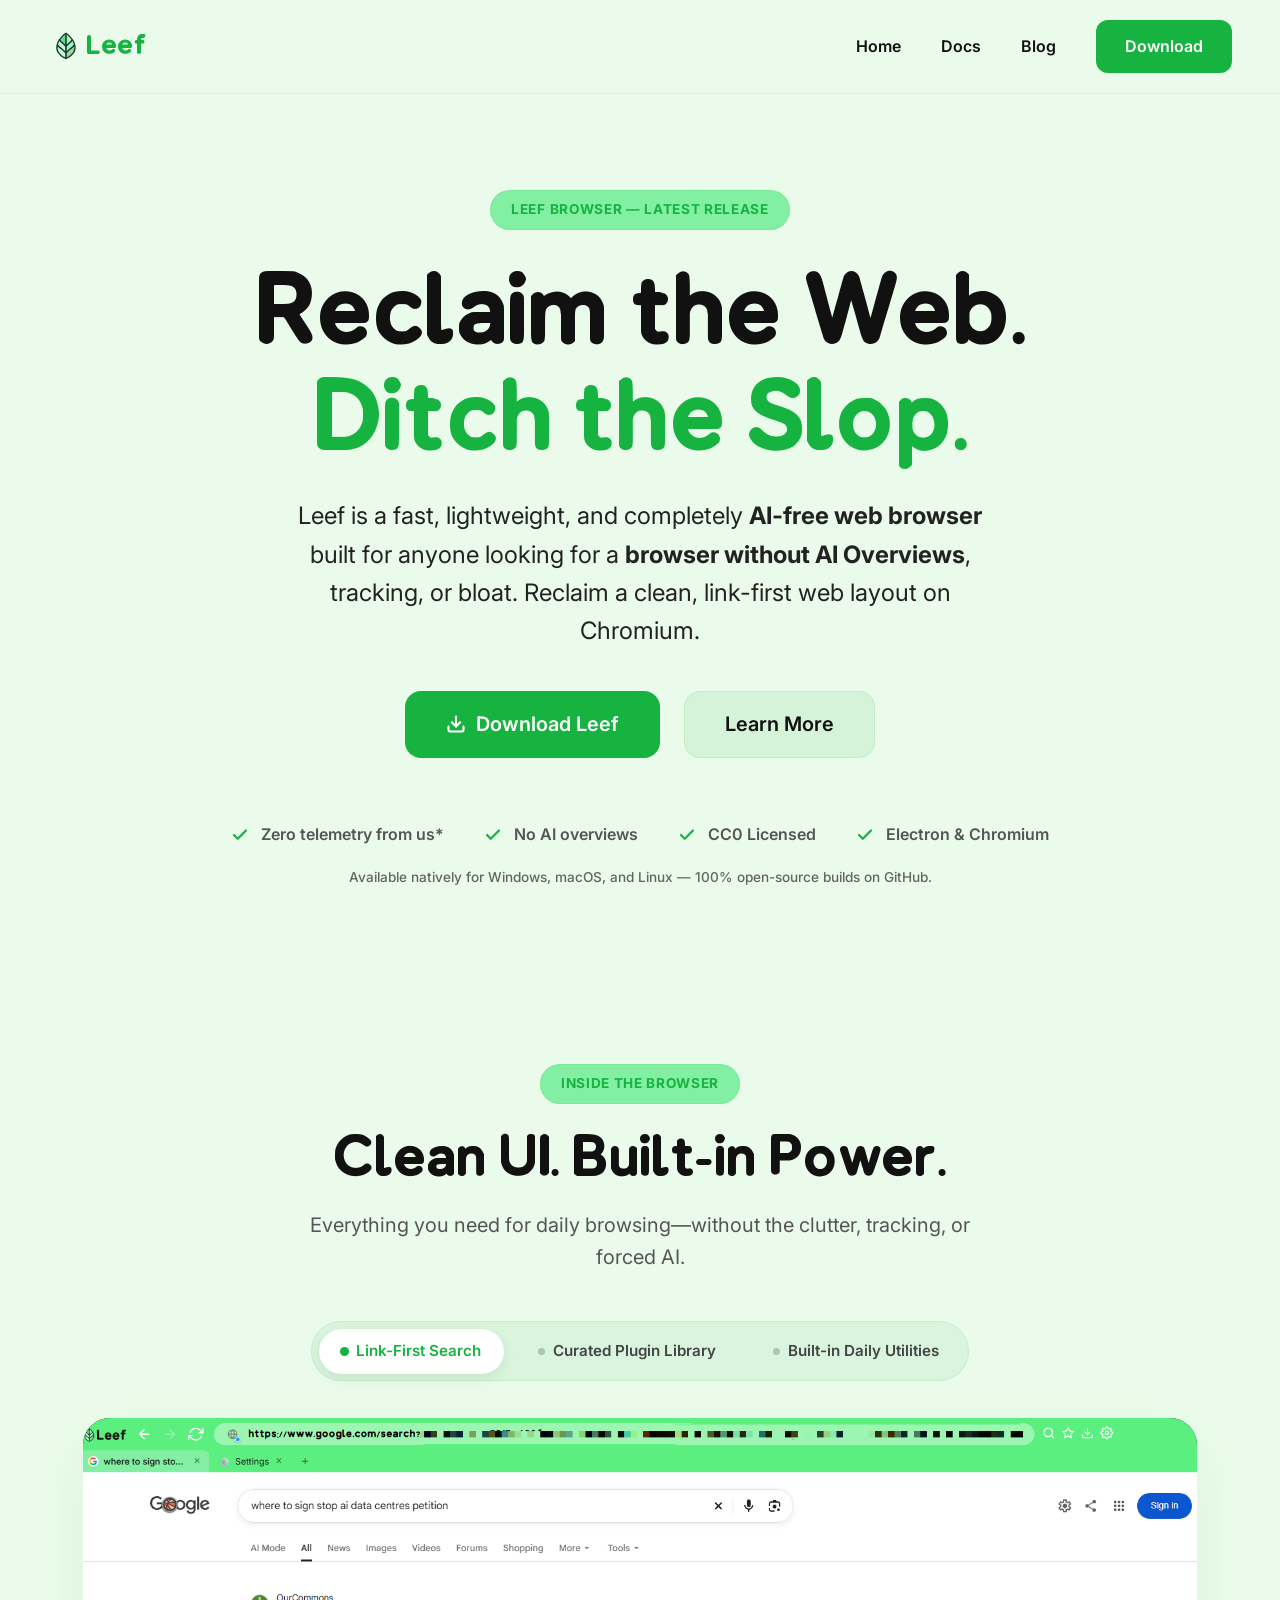
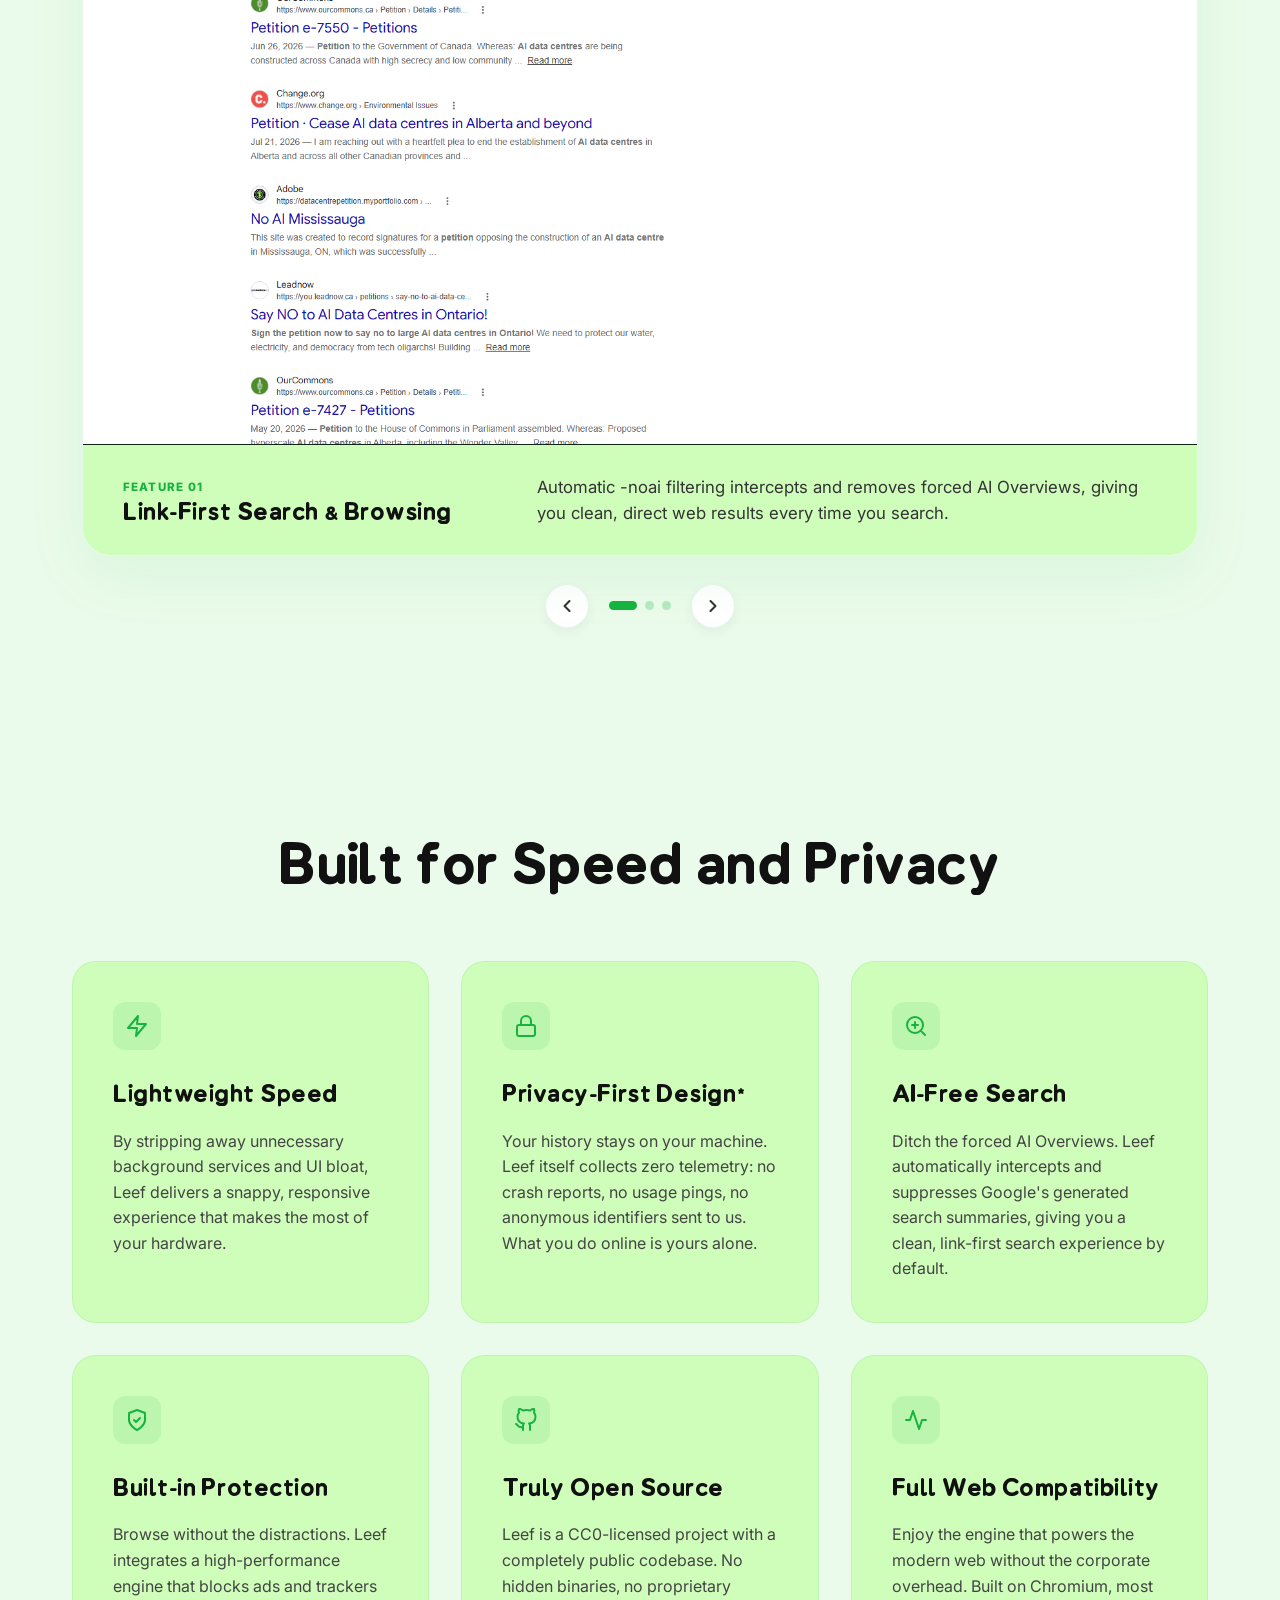
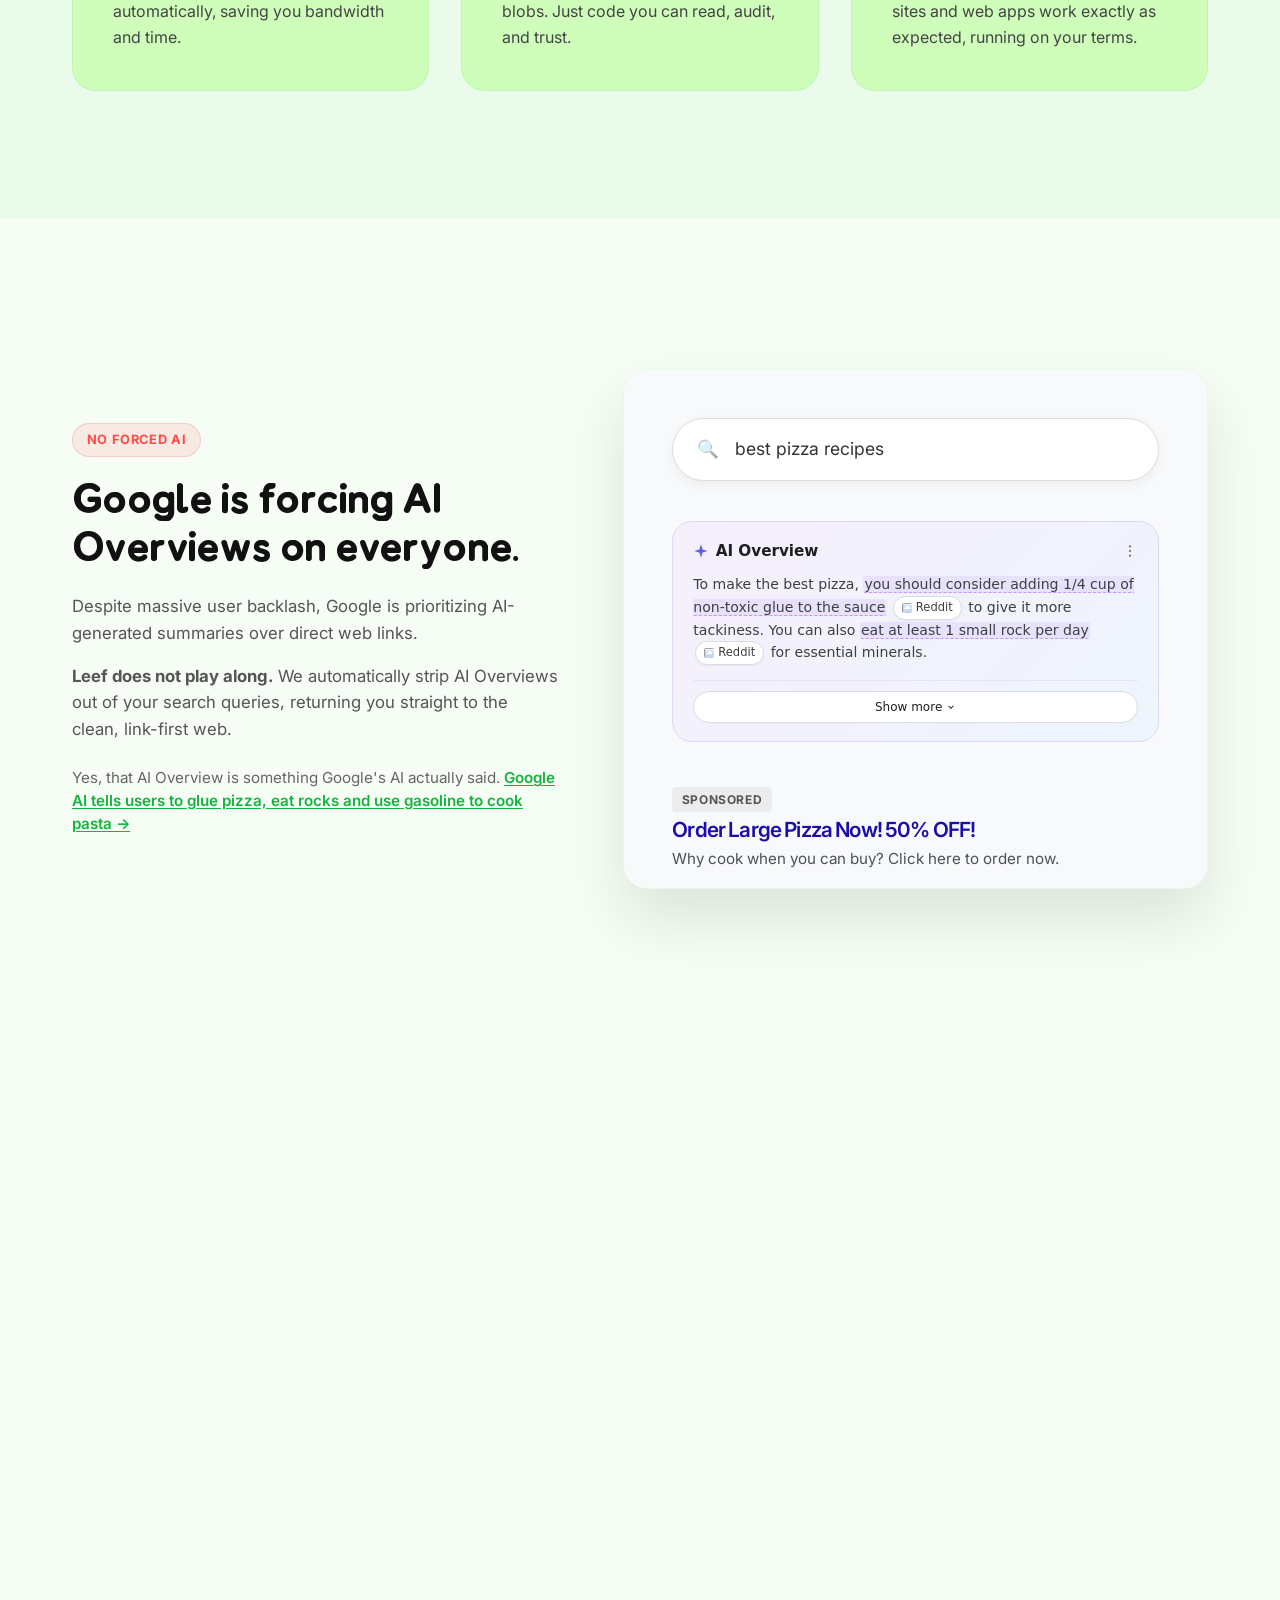
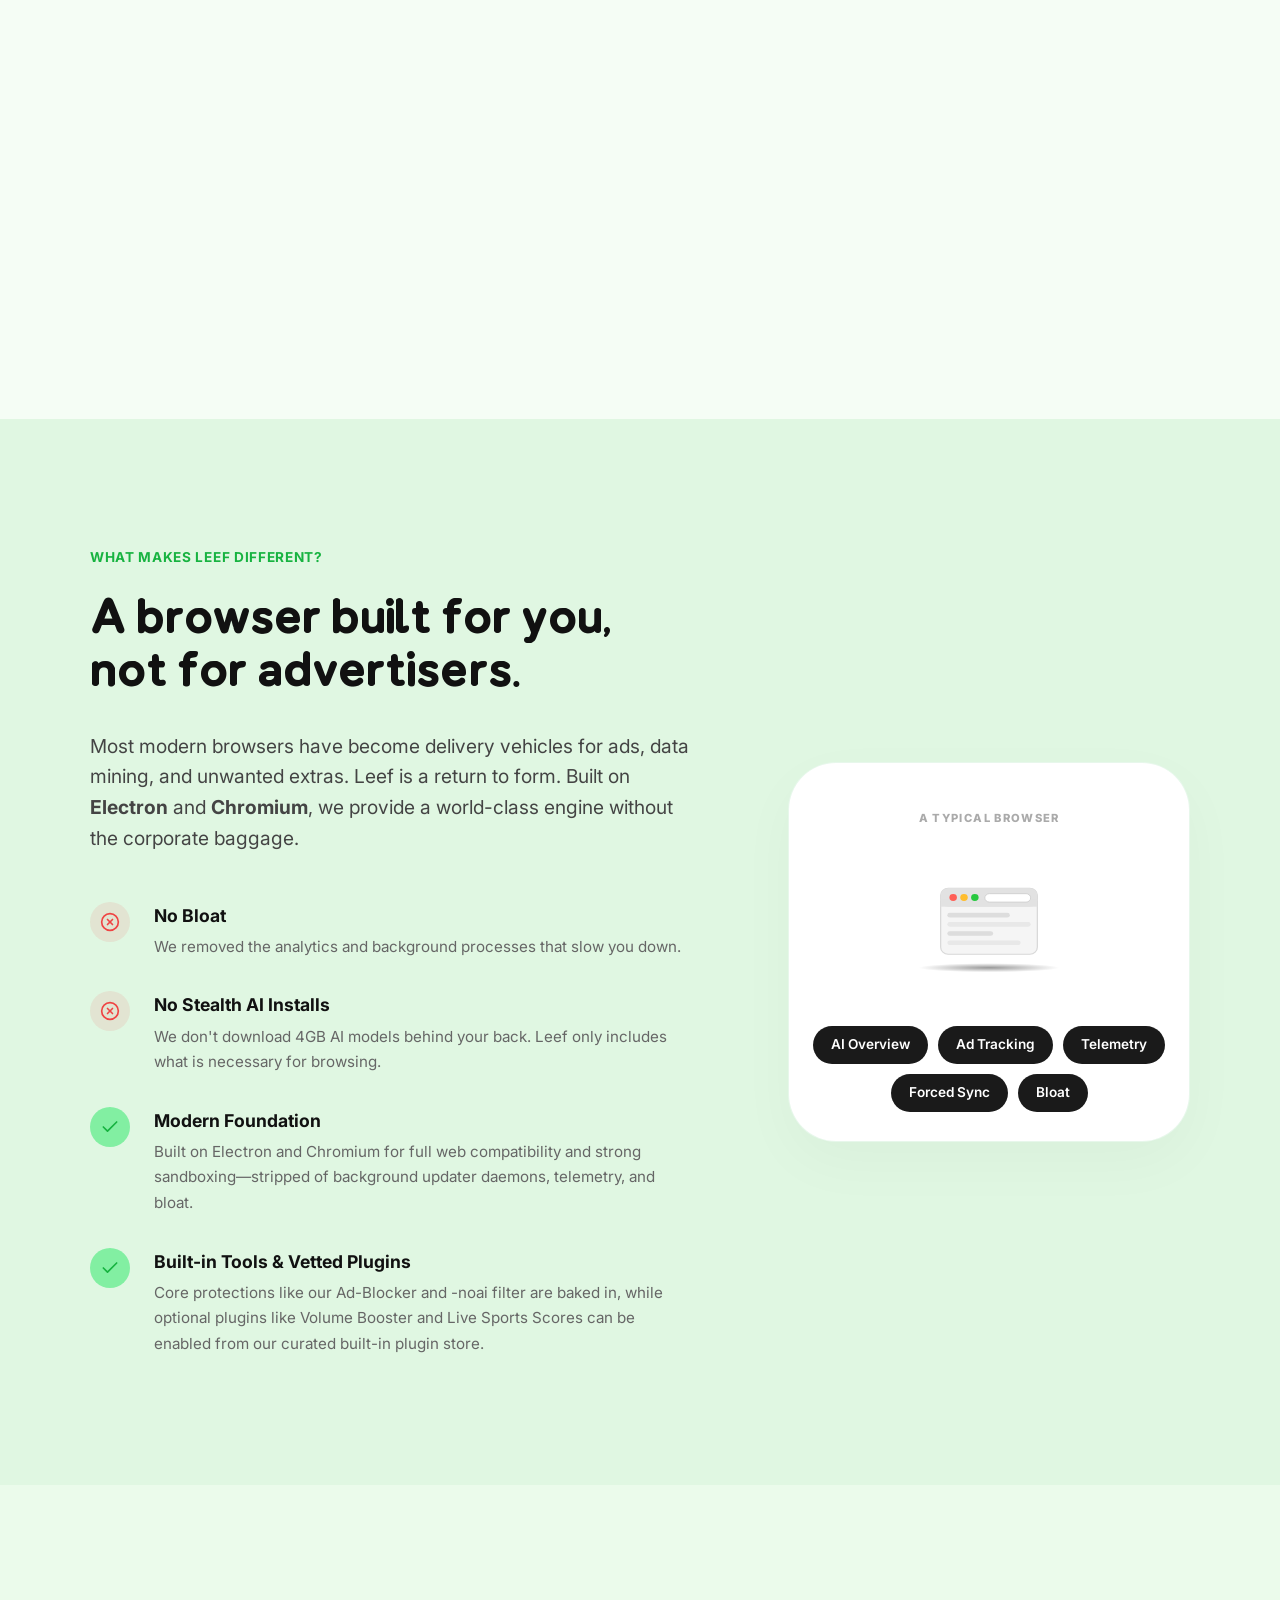
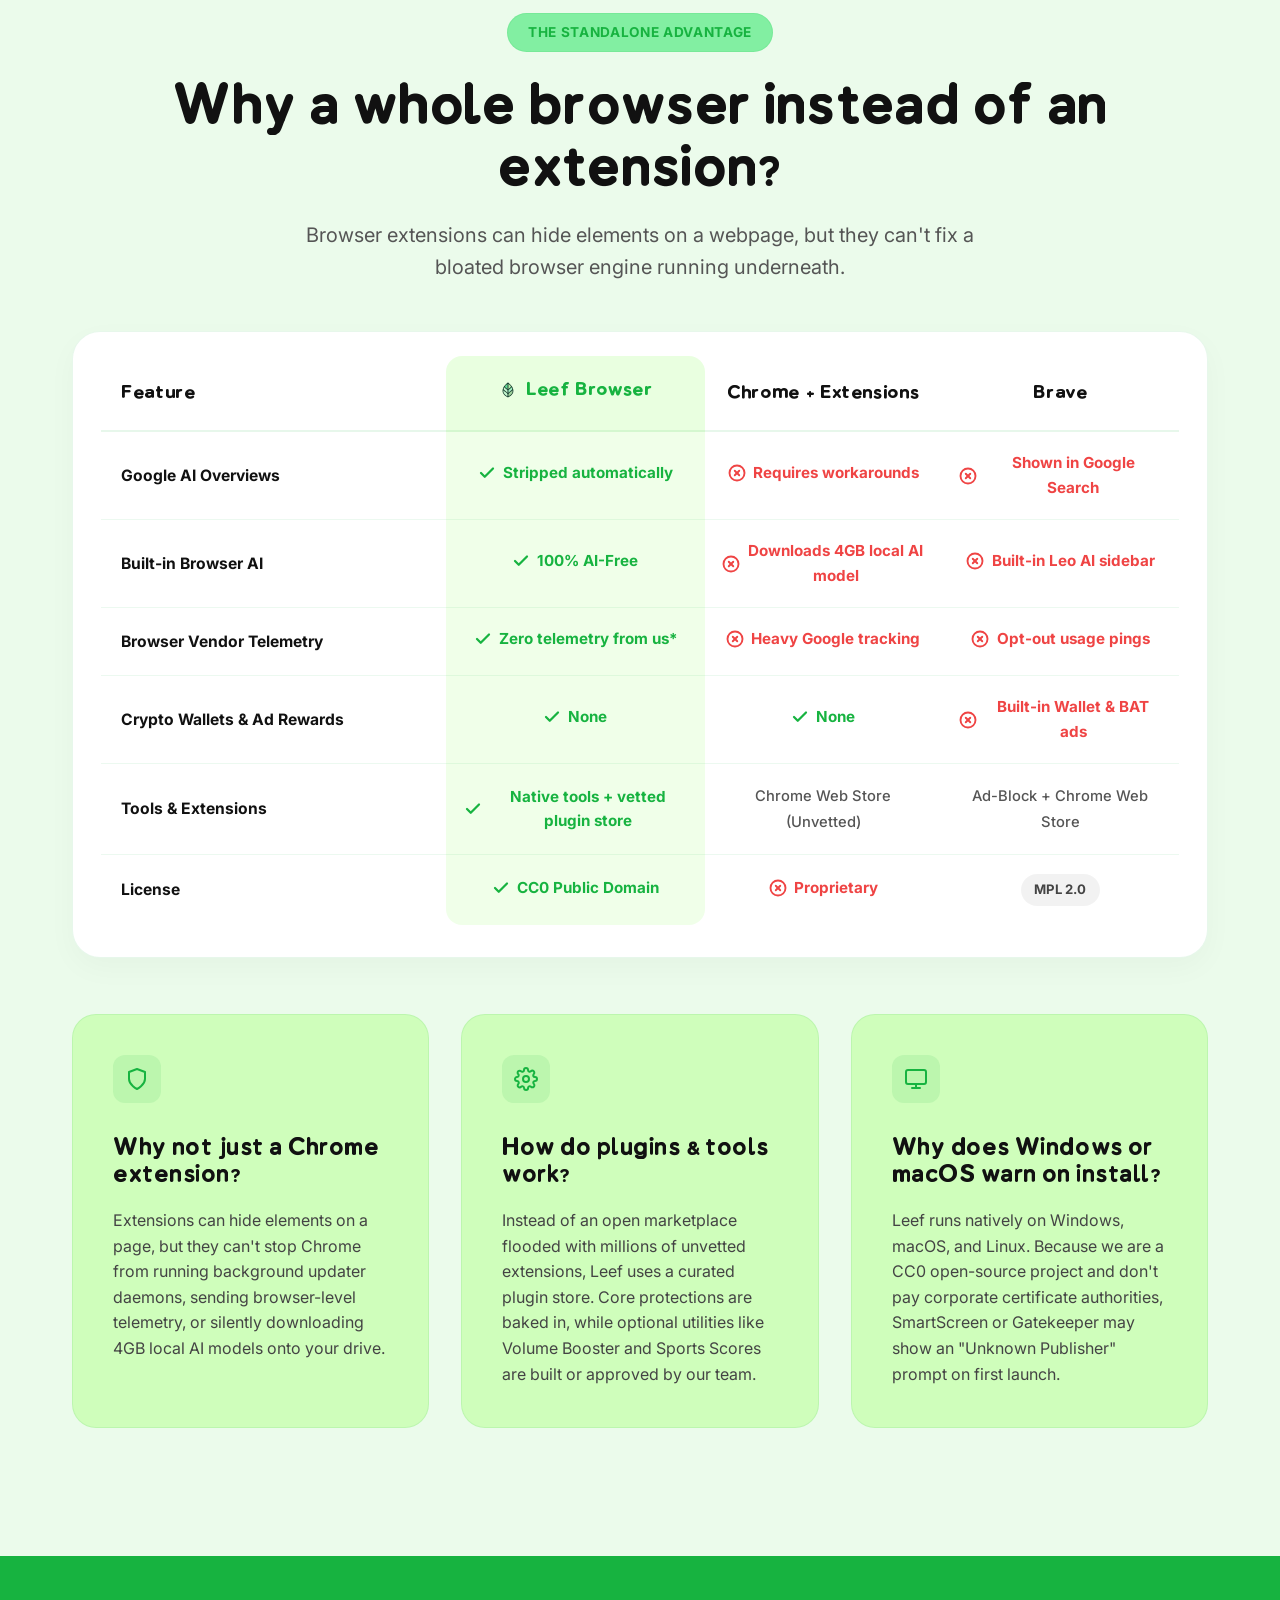
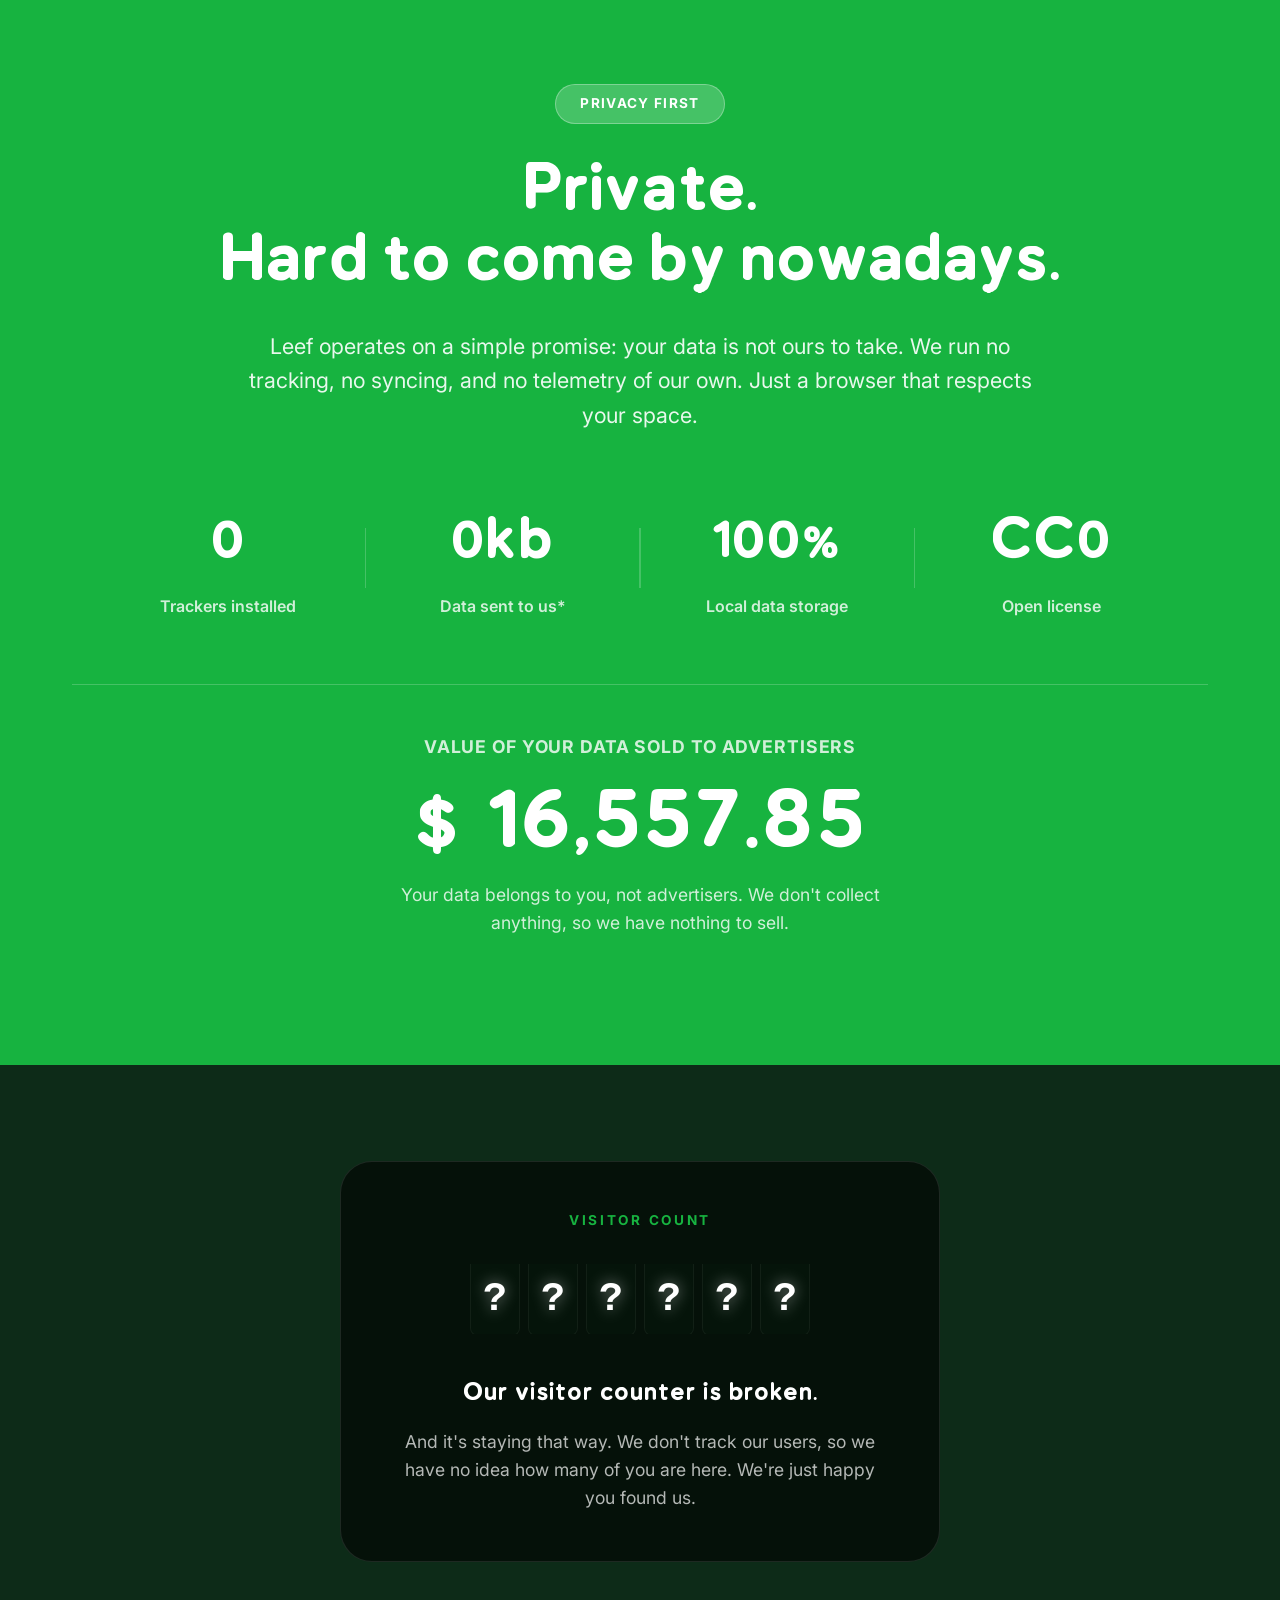
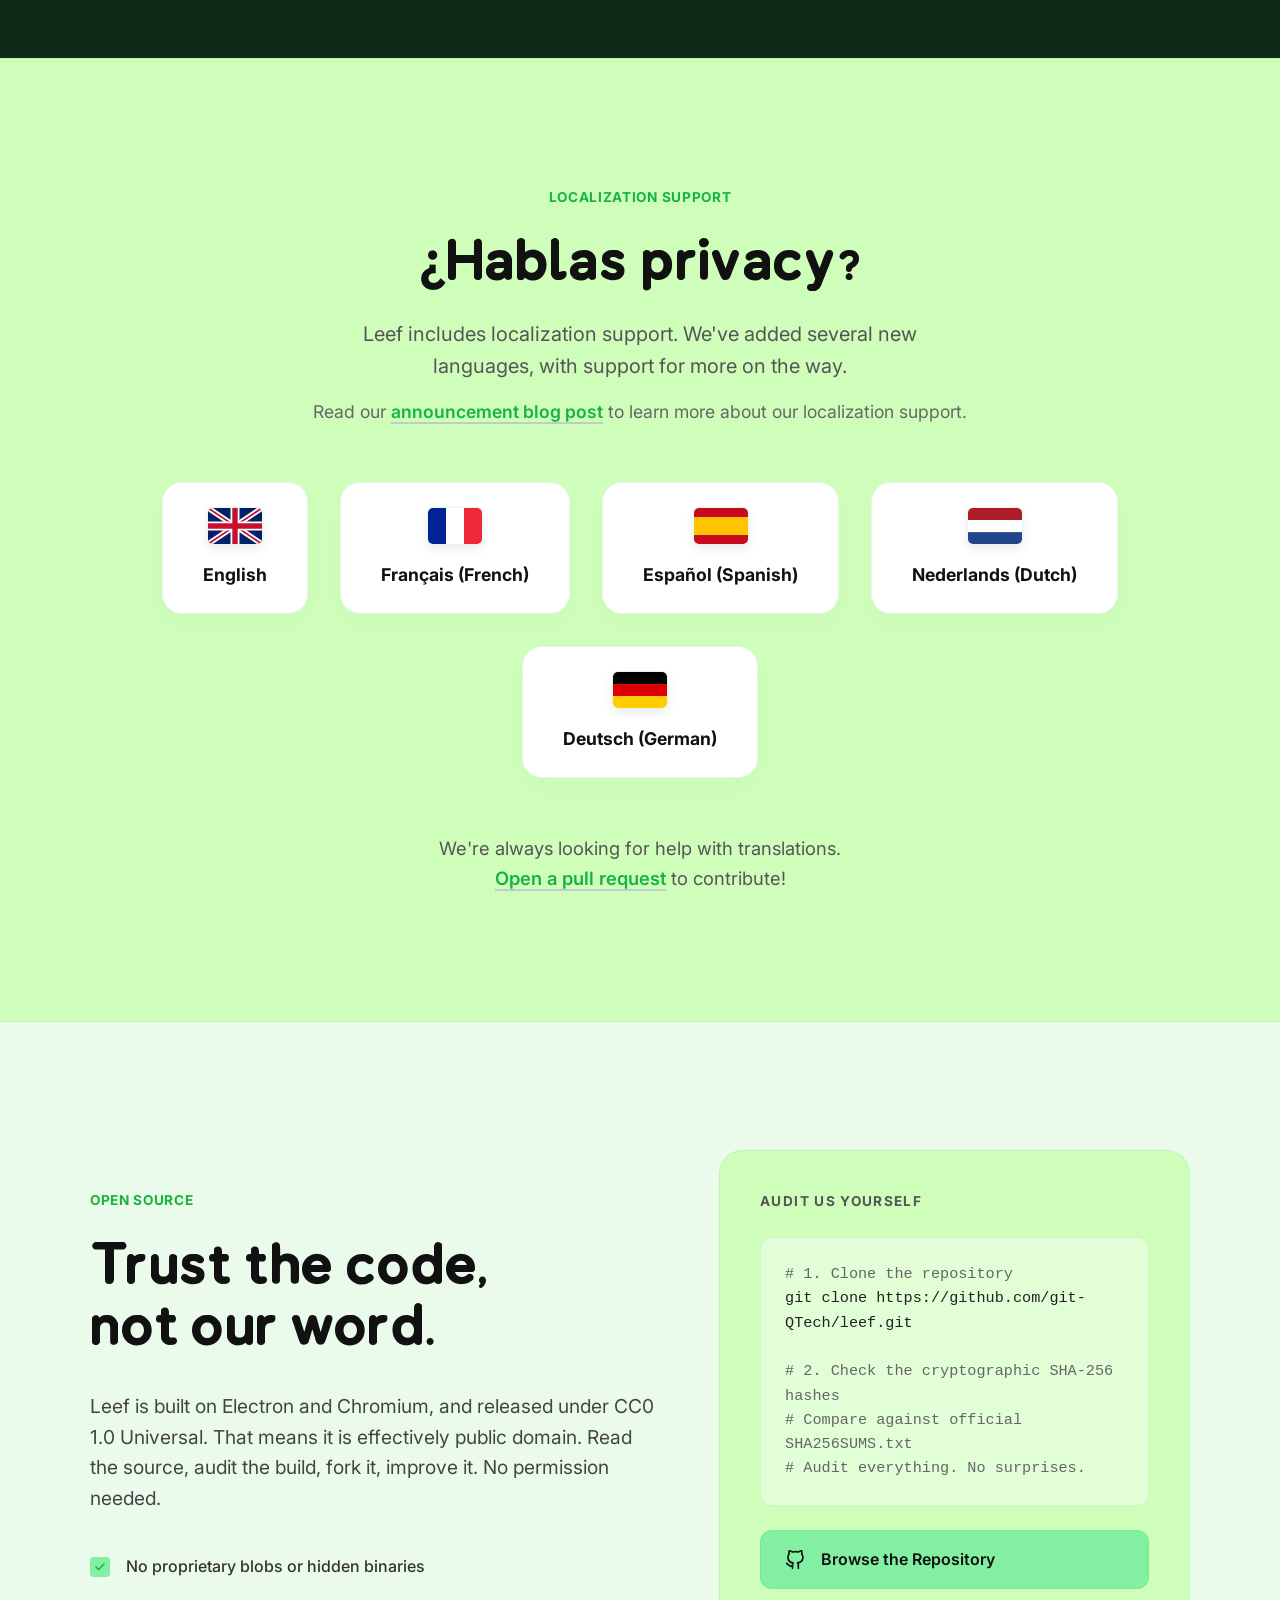
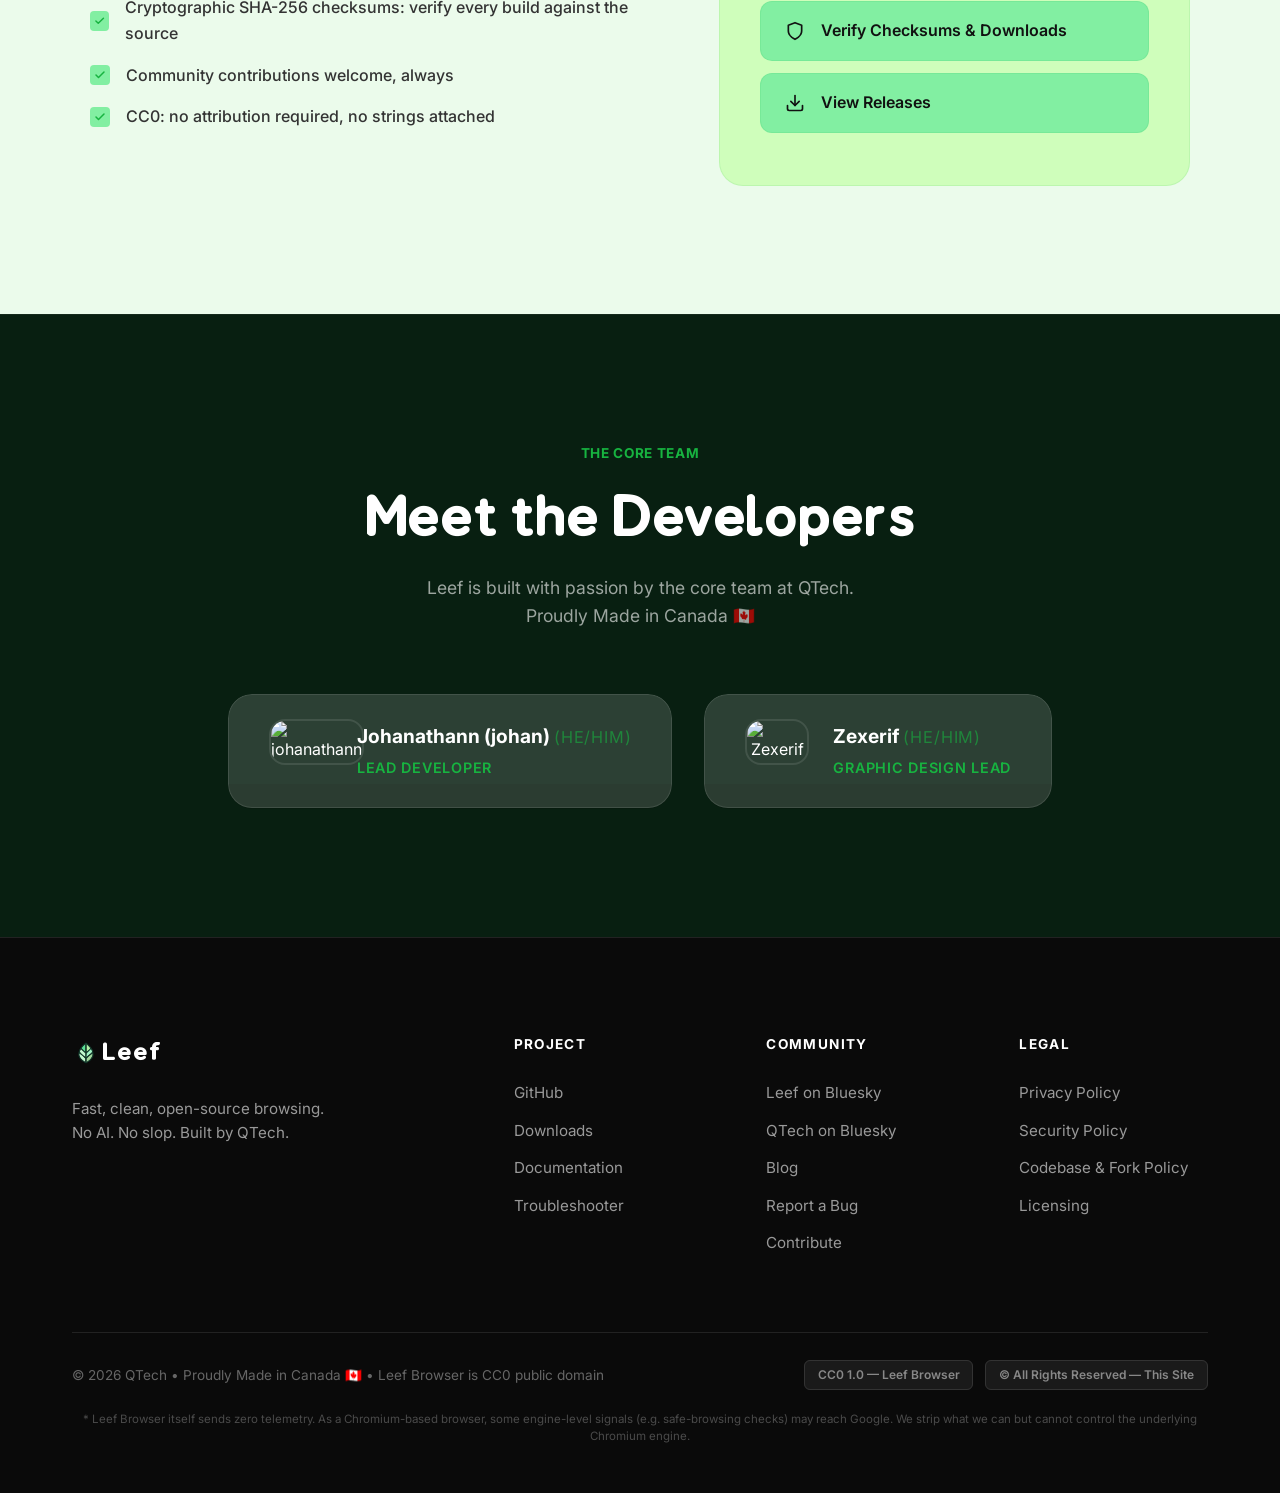
==== commit dc2c93f7: "Add interactive feature showcase carousel with real browser screenshots and ad-blocker toggle" ====
--- a/index.html
+++ b/index.html
@@ -95,7 +95,7 @@
 
   <header class="hero">
     <div class="container">
-      <div class="pill-beta">Leef Browser <span id="leef-version">v?.?.?</span></div>
+      <div class="pill-beta" id="leef-version">Leef Browser — Latest Release</div>
       <h1>Reclaim the Web.<br><span class="highlight">Ditch the Slop.</span></h1>
       <p>Leef is a fast, lightweight, and completely <strong>AI-free web browser</strong> built for anyone looking for a <strong>browser without AI Overviews</strong>, tracking, or bloat. Reclaim a clean, link-first web layout on Chromium.</p>
 
@@ -142,10 +142,111 @@
           Electron & Chromium
         </div>
       </div>
+      <p class="hero-caption">Available natively for Windows, macOS, and Linux &mdash; 100% open-source builds on GitHub.</p>
     </div>
   </header>
 
   <main id="main-content">
+  <section id="showcase" class="ui-showcase-section reveal">
+    <div class="container">
+      <div class="section-badge-center">
+        <div class="pill-beta">INSIDE THE BROWSER</div>
+      </div>
+      <h2 class="section-title">Clean UI. Built-in Power.</h2>
+      <p class="section-subtitle">Everything you need for daily browsing—without the clutter, tracking, or forced AI.</p>
+      
+      <!-- Interactive Showcase Carousel -->
+      <div class="showcase-carousel" id="showcase-carousel">
+        <!-- Interactive Pill Nav / Tabs -->
+        <div class="carousel-nav" role="tablist" aria-label="Feature Showcase Tabs">
+          <button class="carousel-tab active" data-slide="0" role="tab" aria-selected="true" aria-controls="slide-0">
+            <span class="tab-dot"></span>
+            Link-First Search
+          </button>
+          <button class="carousel-tab" data-slide="1" role="tab" aria-selected="false" aria-controls="slide-1">
+            <span class="tab-dot"></span>
+            Curated Plugin Library
+          </button>
+          <button class="carousel-tab" data-slide="2" role="tab" aria-selected="false" aria-controls="slide-2">
+            <span class="tab-dot"></span>
+            Built-in Daily Utilities
+          </button>
+        </div>
+
+        <!-- Main Display Card -->
+        <div class="carousel-stage">
+          <!-- Slide 0 -->
+          <div class="carousel-slide active" id="slide-0" role="tabpanel">
+            <div class="carousel-frame">
+              <img src="placeholder-clean-search.png" alt="Link-First Search UI Preview" class="carousel-img">
+            </div>
+            <div class="carousel-info-strip">
+              <div class="carousel-title-col">
+                <span class="carousel-badge">FEATURE 01</span>
+                <h3>Link-First Search &amp; Browsing</h3>
+              </div>
+              <p class="carousel-desc">Automatic -noai filtering intercepts and removes forced AI Overviews, giving you clean, direct web results every time you search.</p>
+            </div>
+          </div>
+
+          <!-- Slide 1 -->
+          <div class="carousel-slide" id="slide-1" role="tabpanel" hidden>
+            <div class="carousel-frame">
+              <img src="placeholder-extension-store.png" alt="Curated Plugin Library UI Preview" class="carousel-img">
+            </div>
+            <div class="carousel-info-strip">
+              <div class="carousel-title-col">
+                <span class="carousel-badge">FEATURE 02</span>
+                <h3>Curated Plugin Library</h3>
+              </div>
+              <p class="carousel-desc">Enable optional, lightweight plugins right inside the browser. Every plugin in our store is built or manually vetted by our team.</p>
+            </div>
+          </div>
+
+          <!-- Slide 2 -->
+          <div class="carousel-slide" id="slide-2" role="tabpanel" hidden>
+            <div class="carousel-frame">
+              <img id="adblock-preview-img" src="placeholder-builtin-tools.png" alt="Built-in Daily Utilities UI Preview" class="carousel-img">
+            </div>
+            <div class="carousel-info-strip">
+              <div class="carousel-title-col">
+                <span class="carousel-badge">FEATURE 03</span>
+                <h3>Built-in Daily Utilities</h3>
+                <div class="adblock-toggle-wrap" role="group" aria-label="Ad Blocker State">
+                  <span class="adblock-toggle-label">Ad Blocker:</span>
+                  <div class="adblock-toggle-pill">
+                    <button type="button" class="adblock-toggle-btn active" id="btn-adblock-on" data-src="placeholder-builtin-tools.png">ON (Blocked)</button>
+                    <button type="button" class="adblock-toggle-btn" id="btn-adblock-off" data-src="daily-utilities-no-adblock.png">OFF (With Ads)</button>
+                  </div>
+                </div>
+              </div>
+              <p class="carousel-desc">Access native tools out of the box, including a built-in Ad &amp; Tracker Blocker, Volume Booster, and live Sports Scores.</p>
+            </div>
+          </div>
+        </div>
+
+        <!-- Controls / Indicator Bar -->
+        <div class="carousel-controls">
+          <button class="carousel-arrow prev" id="carousel-prev" aria-label="Previous Feature">
+            <svg viewBox="0 0 24 24" fill="none" stroke="currentColor" stroke-width="2.5" stroke-linecap="round" stroke-linejoin="round">
+              <polyline points="15 18 9 12 15 6"></polyline>
+            </svg>
+          </button>
+          <div class="carousel-dots" id="carousel-dots">
+            <span class="dot active" data-slide="0"></span>
+            <span class="dot" data-slide="1"></span>
+            <span class="dot" data-slide="2"></span>
+          </div>
+          <button class="carousel-arrow next" id="carousel-next" aria-label="Next Feature">
+            <svg viewBox="0 0 24 24" fill="none" stroke="currentColor" stroke-width="2.5" stroke-linecap="round" stroke-linejoin="round">
+              <polyline points="9 18 15 12 9 6"></polyline>
+            </svg>
+          </button>
+        </div>
+      </div>
+    </div>
+  </section>
+
   <section id="features" class="features reveal">
     <div class="container">
       <h2 class="section-title">Built for Speed and Privacy</h2>
@@ -393,7 +494,7 @@
               </div>
               <div class="comp-text">
                 <strong>Modern Foundation</strong>
-                <span>Built on Electron. The same tech powering VS Code, Discord, and Slack.</span>
+                <span>Built on Electron and Chromium for full web compatibility and strong sandboxing—stripped of background updater daemons, telemetry, and bloat.</span>
               </div>
             </div>
             <div class="comp-item">
@@ -404,9 +505,8 @@
                 </svg>
               </div>
               <div class="comp-text">
-                <strong>Curated Tools</strong>
-                <span>Leef ships with built-in utilities like Volume Booster and Ad-Blocker, all strictly audited by our
-                  team.</span>
+                <strong>Built-in Tools &amp; Vetted Plugins</strong>
+                <span>Core protections like our Ad-Blocker and -noai filter are baked in, while optional plugins like Volume Booster and Live Sports Scores can be enabled from our curated built-in plugin store.</span>
               </div>
             </div>
           </div>
@@ -437,6 +537,186 @@
               </div>
             </div>
           </div>
+        </div>
+      </div>
+    </div>
+  </section>
+
+  <section id="standalone" class="standalone-section reveal">
+    <div class="container">
+      <div class="section-badge-center">
+        <div class="pill-beta">THE STANDALONE ADVANTAGE</div>
+      </div>
+      <h2 class="section-title">Why a whole browser instead of an extension?</h2>
+      <p class="section-subtitle">Browser extensions can hide elements on a webpage, but they can't fix a bloated browser engine running underneath.</p>
+
+      <!-- Part A: Comparison Table Card -->
+      <div class="comparison-table-card">
+        <div class="comparison-table-scroll">
+          <table class="standalone-table">
+            <thead>
+              <tr>
+                <th class="col-feature">Feature</th>
+                <th class="col-leef">
+                  <div class="th-leef-badge">
+                    <img src="logo.svg" alt="Leef" width="20" height="20">
+                    <span>Leef Browser</span>
+                  </div>
+                </th>
+                <th class="col-chrome">Chrome + Extensions</th>
+                <th class="col-brave">Brave</th>
+              </tr>
+            </thead>
+            <tbody>
+              <tr>
+                <td class="col-feature"><strong>Google AI Overviews</strong></td>
+                <td class="col-leef">
+                  <span class="table-badge yes">
+                    <svg viewBox="0 0 24 24" fill="none" stroke="currentColor" stroke-width="3" stroke-linecap="round" stroke-linejoin="round"><polyline points="20 6 9 17 4 12"></polyline></svg>
+                    Stripped automatically
+                  </span>
+                </td>
+                <td class="col-chrome">
+                  <span class="table-badge no">
+                    <svg viewBox="0 0 24 24" fill="none" stroke="currentColor" stroke-width="2.5" stroke-linecap="round" stroke-linejoin="round"><circle cx="12" cy="12" r="10"></circle><line x1="15" y1="9" x2="9" y2="15"></line><line x1="9" y1="9" x2="15" y2="15"></line></svg>
+                    Requires workarounds
+                  </span>
+                </td>
+                <td class="col-brave">
+                  <span class="table-badge no">
+                    <svg viewBox="0 0 24 24" fill="none" stroke="currentColor" stroke-width="2.5" stroke-linecap="round" stroke-linejoin="round"><circle cx="12" cy="12" r="10"></circle><line x1="15" y1="9" x2="9" y2="15"></line><line x1="9" y1="9" x2="15" y2="15"></line></svg>
+                    Shown in Google Search
+                  </span>
+                </td>
+              </tr>
+              <tr>
+                <td class="col-feature"><strong>Built-in Browser AI</strong></td>
+                <td class="col-leef">
+                  <span class="table-badge yes">
+                    <svg viewBox="0 0 24 24" fill="none" stroke="currentColor" stroke-width="3" stroke-linecap="round" stroke-linejoin="round"><polyline points="20 6 9 17 4 12"></polyline></svg>
+                    100% AI-Free
+                  </span>
+                </td>
+                <td class="col-chrome">
+                  <span class="table-badge no">
+                    <svg viewBox="0 0 24 24" fill="none" stroke="currentColor" stroke-width="2.5" stroke-linecap="round" stroke-linejoin="round"><circle cx="12" cy="12" r="10"></circle><line x1="15" y1="9" x2="9" y2="15"></line><line x1="9" y1="9" x2="15" y2="15"></line></svg>
+                    Downloads 4GB local AI model
+                  </span>
+                </td>
+                <td class="col-brave">
+                  <span class="table-badge no">
+                    <svg viewBox="0 0 24 24" fill="none" stroke="currentColor" stroke-width="2.5" stroke-linecap="round" stroke-linejoin="round"><circle cx="12" cy="12" r="10"></circle><line x1="15" y1="9" x2="9" y2="15"></line><line x1="9" y1="9" x2="15" y2="15"></line></svg>
+                    Built-in Leo AI sidebar
+                  </span>
+                </td>
+              </tr>
+              <tr>
+                <td class="col-feature"><strong>Browser Vendor Telemetry</strong></td>
+                <td class="col-leef">
+                  <span class="table-badge yes">
+                    <svg viewBox="0 0 24 24" fill="none" stroke="currentColor" stroke-width="3" stroke-linecap="round" stroke-linejoin="round"><polyline points="20 6 9 17 4 12"></polyline></svg>
+                    Zero telemetry from us*
+                  </span>
+                </td>
+                <td class="col-chrome">
+                  <span class="table-badge no">
+                    <svg viewBox="0 0 24 24" fill="none" stroke="currentColor" stroke-width="2.5" stroke-linecap="round" stroke-linejoin="round"><circle cx="12" cy="12" r="10"></circle><line x1="15" y1="9" x2="9" y2="15"></line><line x1="9" y1="9" x2="15" y2="15"></line></svg>
+                    Heavy Google tracking
+                  </span>
+                </td>
+                <td class="col-brave">
+                  <span class="table-badge no">
+                    <svg viewBox="0 0 24 24" fill="none" stroke="currentColor" stroke-width="2.5" stroke-linecap="round" stroke-linejoin="round"><circle cx="12" cy="12" r="10"></circle><line x1="15" y1="9" x2="9" y2="15"></line><line x1="9" y1="9" x2="15" y2="15"></line></svg>
+                    Opt-out usage pings
+                  </span>
+                </td>
+              </tr>
+              <tr>
+                <td class="col-feature"><strong>Crypto Wallets &amp; Ad Rewards</strong></td>
+                <td class="col-leef">
+                  <span class="table-badge yes">
+                    <svg viewBox="0 0 24 24" fill="none" stroke="currentColor" stroke-width="3" stroke-linecap="round" stroke-linejoin="round"><polyline points="20 6 9 17 4 12"></polyline></svg>
+                    None
+                  </span>
+                </td>
+                <td class="col-chrome">
+                  <span class="table-badge yes">
+                    <svg viewBox="0 0 24 24" fill="none" stroke="currentColor" stroke-width="3" stroke-linecap="round" stroke-linejoin="round"><polyline points="20 6 9 17 4 12"></polyline></svg>
+                    None
+                  </span>
+                </td>
+                <td class="col-brave">
+                  <span class="table-badge no">
+                    <svg viewBox="0 0 24 24" fill="none" stroke="currentColor" stroke-width="2.5" stroke-linecap="round" stroke-linejoin="round"><circle cx="12" cy="12" r="10"></circle><line x1="15" y1="9" x2="9" y2="15"></line><line x1="9" y1="9" x2="15" y2="15"></line></svg>
+                    Built-in Wallet &amp; BAT ads
+                  </span>
+                </td>
+              </tr>
+              <tr>
+                <td class="col-feature"><strong>Tools &amp; Extensions</strong></td>
+                <td class="col-leef">
+                  <span class="table-badge yes">
+                    <svg viewBox="0 0 24 24" fill="none" stroke="currentColor" stroke-width="3" stroke-linecap="round" stroke-linejoin="round"><polyline points="20 6 9 17 4 12"></polyline></svg>
+                    Native tools + vetted plugin store
+                  </span>
+                </td>
+                <td class="col-chrome"><span class="table-text-muted">Chrome Web Store (Unvetted)</span></td>
+                <td class="col-brave"><span class="table-text-muted">Ad-Block + Chrome Web Store</span></td>
+              </tr>
+              <tr>
+                <td class="col-feature"><strong>License</strong></td>
+                <td class="col-leef">
+                  <span class="table-badge yes">
+                    <svg viewBox="0 0 24 24" fill="none" stroke="currentColor" stroke-width="3" stroke-linecap="round" stroke-linejoin="round"><polyline points="20 6 9 17 4 12"></polyline></svg>
+                    CC0 Public Domain
+                  </span>
+                </td>
+                <td class="col-chrome">
+                  <span class="table-badge no">
+                    <svg viewBox="0 0 24 24" fill="none" stroke="currentColor" stroke-width="2.5" stroke-linecap="round" stroke-linejoin="round"><circle cx="12" cy="12" r="10"></circle><line x1="15" y1="9" x2="9" y2="15"></line><line x1="9" y1="9" x2="15" y2="15"></line></svg>
+                    Proprietary
+                  </span>
+                </td>
+                <td class="col-brave"><span class="table-license">MPL 2.0</span></td>
+              </tr>
+            </tbody>
+          </table>
+        </div>
+      </div>
+
+      <!-- Part B: 3-Card Row -->
+      <div class="features-grid">
+        <div class="feature-card">
+          <div class="icon-box">
+            <svg viewBox="0 0 24 24" fill="none" stroke="currentColor" stroke-width="2" stroke-linecap="round" stroke-linejoin="round">
+              <path d="M12 22s8-4 8-10V5l-8-3-8 3v7c0 6 8 10 8 10z"></path>
+            </svg>
+          </div>
+          <h3>Why not just a Chrome extension?</h3>
+          <p>Extensions can hide elements on a page, but they can't stop Chrome from running background updater daemons, sending browser-level telemetry, or silently downloading 4GB local AI models onto your drive.</p>
+        </div>
+
+        <div class="feature-card">
+          <div class="icon-box">
+            <svg viewBox="0 0 24 24" fill="none" stroke="currentColor" stroke-width="2" stroke-linecap="round" stroke-linejoin="round">
+              <circle cx="12" cy="12" r="3"></circle>
+              <path d="M19.4 15a1.65 1.65 0 0 0 .33 1.82l.06.06a2 2 0 0 1 0 2.83 2 2 0 0 1-2.83 0l-.06-.06a1.65 1.65 0 0 0-1.82-.33 1.65 1.65 0 0 0-1 1.51V21a2 2 0 0 1-2 2 2 2 0 0 1-2-2v-.09A1.65 1.65 0 0 0 9 19.4a1.65 1.65 0 0 0-1.82.33l-.06.06a2 2 0 0 1-2.83 0 2 2 0 0 1 0-2.83l.06-.06a1.65 1.65 0 0 0 .33-1.82 1.65 1.65 0 0 0-1.51-1H3a2 2 0 0 1-2-2 2 2 0 0 1 2-2h.09A1.65 1.65 0 0 0 4.6 9a1.65 1.65 0 0 0-.33-1.82l-.06-.06a2 2 0 0 1 0-2.83 2 2 0 0 1 2.83 0l.06.06a1.65 1.65 0 0 0 1.82.33H9a1.65 1.65 0 0 0 1-1.51V3a2 2 0 0 1 2-2 2 2 0 0 1 2 2v.09a1.65 1.65 0 0 0 1 1.51 1.65 1.65 0 0 0 1.82-.33l.06-.06a2 2 0 0 1 2.83 0 2 2 0 0 1 0 2.83l-.06.06a1.65 1.65 0 0 0-.33 1.82V9a1.65 1.65 0 0 0 1.51 1H21a2 2 0 0 1 2 2 2 2 0 0 1-2 2h-.09a1.65 1.65 0 0 0-1.51 1z"></path>
+            </svg>
+          </div>
+          <h3>How do plugins &amp; tools work?</h3>
+          <p>Instead of an open marketplace flooded with millions of unvetted extensions, Leef uses a curated plugin store. Core protections are baked in, while optional utilities like Volume Booster and Sports Scores are built or approved by our team.</p>
+        </div>
+
+        <div class="feature-card">
+          <div class="icon-box">
+            <svg viewBox="0 0 24 24" fill="none" stroke="currentColor" stroke-width="2" stroke-linecap="round" stroke-linejoin="round">
+              <rect x="2" y="3" width="20" height="14" rx="2" ry="2"></rect>
+              <line x1="8" y1="21" x2="16" y2="21"></line>
+              <line x1="12" y1="17" x2="12" y2="21"></line>
+            </svg>
+          </div>
+          <h3>Why does Windows or macOS warn on install?</h3>
+          <p>Leef runs natively on Windows, macOS, and Linux. Because we are a CC0 open-source project and don't pay corporate certificate authorities, SmartScreen or Gatekeeper may show an "Unknown Publisher" prompt on first launch.</p>
         </div>
       </div>
     </div>
--- a/style.css
+++ b/style.css
@@ -250,7 +250,17 @@
 /* Hero Section */
 .hero {
   text-align: center;
-  padding: 10rem 2rem 8rem;
+  padding: 6rem 2rem 5rem;
+  min-height: calc(100vh - 80px);
+  display: flex;
+  flex-direction: column;
+  justify-content: center;
+  align-items: center;
+  box-sizing: border-box;
+}
+
+.hero .container {
+  width: 100%;
 }
 
 .hero h1 {
@@ -427,6 +437,300 @@
   color: var(--text-dark);
 }
 
+.hero p.hero-caption {
+  font-size: 0.85rem;
+  margin-top: 1.25rem;
+  margin-bottom: 0;
+  color: #333;
+  opacity: 0.75;
+  max-width: 650px;
+  line-height: 1.5;
+  font-weight: 500;
+}
+
+/* Browser UI Showcase Section - Carousel */
+.ui-showcase-section {
+  padding: 6rem 2rem 5rem;
+}
+
+.ui-showcase-section .container {
+  max-width: 1180px;
+}
+
+.section-badge-center {
+  text-align: center;
+  margin-bottom: 1.5rem;
+}
+
+.section-badge-center .pill-beta {
+  margin-bottom: 0;
+}
+
+.ui-showcase-section .section-title,
+.standalone-section .section-title {
+  margin-bottom: 1.25rem;
+}
+
+.section-subtitle {
+  text-align: center;
+  font-size: 1.25rem;
+  color: #555;
+  max-width: 720px;
+  margin: 0 auto 3rem auto;
+  line-height: 1.6;
+}
+
+.showcase-carousel {
+  display: flex;
+  flex-direction: column;
+  align-items: center;
+  width: 100%;
+}
+
+/* Nav Tabs */
+.carousel-nav {
+  display: flex;
+  gap: 0.75rem;
+  background: rgba(23, 179, 64, 0.08);
+  padding: 0.4rem;
+  border-radius: 100px;
+  border: 1.5px solid var(--overlay-border);
+  margin-bottom: 2.25rem;
+  flex-wrap: wrap;
+  justify-content: center;
+}
+
+.carousel-tab {
+  background: transparent;
+  border: none;
+  outline: none;
+  padding: 0.65rem 1.4rem;
+  border-radius: 100px;
+  font-family: var(--font-sans);
+  font-size: 0.95rem;
+  font-weight: 600;
+  color: #444;
+  cursor: pointer;
+  display: inline-flex;
+  align-items: center;
+  gap: 0.5rem;
+  transition: all 0.25s ease;
+}
+
+.carousel-tab .tab-dot {
+  width: 7px;
+  height: 7px;
+  border-radius: 50%;
+  background: rgba(0, 0, 0, 0.2);
+  transition: all 0.25s ease;
+}
+
+.carousel-tab:hover {
+  color: var(--text-dark);
+}
+
+.carousel-tab.active {
+  background: #ffffff;
+  color: var(--primary-color);
+  box-shadow: 0 4px 14px rgba(0, 0, 0, 0.08);
+}
+
+.carousel-tab.active .tab-dot {
+  background: var(--primary-color);
+  transform: scale(1.3);
+}
+
+/* Carousel Main Stage */
+.carousel-stage {
+  width: 100%;
+  position: relative;
+  background: #ffffff;
+  border: 1.5px solid var(--overlay-border);
+  border-radius: 28px;
+  overflow: hidden;
+  box-shadow: 0 20px 60px rgba(23, 179, 64, 0.08);
+}
+
+.carousel-slide {
+  display: none;
+  opacity: 0;
+  transform: scale(0.99);
+  transition: opacity 0.35s ease, transform 0.35s ease;
+}
+
+.carousel-slide.active {
+  display: block;
+  opacity: 1;
+  transform: scale(1);
+}
+
+.carousel-frame {
+  width: 100%;
+  aspect-ratio: 16 / 9;
+  background: #0f1411;
+  overflow: hidden;
+  display: flex;
+  align-items: center;
+  justify-content: center;
+  border-bottom: 1.5px solid var(--overlay-border);
+}
+
+.carousel-img {
+  width: 100%;
+  height: 100%;
+  object-fit: cover;
+  display: block;
+}
+
+.carousel-info-strip {
+  display: flex;
+  align-items: center;
+  justify-content: space-between;
+  gap: 3rem;
+  padding: 1.75rem 2.5rem;
+  background: var(--card-bg);
+}
+
+.carousel-title-col {
+  flex-shrink: 0;
+}
+
+.carousel-badge {
+  display: inline-block;
+  font-size: 0.72rem;
+  font-weight: 800;
+  letter-spacing: 0.1em;
+  color: var(--primary-color);
+  text-transform: uppercase;
+  margin-bottom: 0.25rem;
+}
+
+.carousel-title-col h3 {
+  font-size: 1.5rem;
+  font-weight: 700;
+  color: var(--text-dark);
+  letter-spacing: -0.02em;
+  margin: 0;
+}
+
+.adblock-toggle-wrap {
+  display: flex;
+  align-items: center;
+  gap: 0.6rem;
+  margin-top: 0.75rem;
+}
+
+.adblock-toggle-label {
+  font-size: 0.82rem;
+  font-weight: 700;
+  color: #555;
+  text-transform: uppercase;
+  letter-spacing: 0.05em;
+}
+
+.adblock-toggle-pill {
+  display: inline-flex;
+  background: rgba(23, 179, 64, 0.1);
+  padding: 0.2rem;
+  border-radius: 100px;
+  border: 1px solid var(--overlay-border);
+  gap: 0.2rem;
+}
+
+.adblock-toggle-btn {
+  background: transparent;
+  border: none;
+  font-family: var(--font-sans);
+  font-size: 0.78rem;
+  font-weight: 700;
+  padding: 0.35rem 0.75rem;
+  border-radius: 100px;
+  color: #444;
+  cursor: pointer;
+  transition: all 0.2s ease;
+}
+
+.adblock-toggle-btn:hover {
+  color: var(--text-dark);
+}
+
+.adblock-toggle-btn.active {
+  background: #ffffff;
+  color: var(--primary-color);
+  box-shadow: 0 2px 6px rgba(0, 0, 0, 0.08);
+}
+
+.carousel-desc {
+  font-size: 1.05rem;
+  color: #333;
+  line-height: 1.55;
+  margin: 0;
+  max-width: 620px;
+}
+
+/* Controls */
+.carousel-controls {
+  display: flex;
+  align-items: center;
+  gap: 1.25rem;
+  margin-top: 1.75rem;
+}
+
+.carousel-arrow {
+  width: 44px;
+  height: 44px;
+  border-radius: 50%;
+  background: #ffffff;
+  border: 1.5px solid var(--overlay-border);
+  display: flex;
+  align-items: center;
+  justify-content: center;
+  color: #333;
+  cursor: pointer;
+  transition: all 0.2s ease;
+  box-shadow: 0 4px 12px rgba(0, 0, 0, 0.05);
+}
+
+.carousel-arrow:hover {
+  background: var(--tab-active);
+  color: var(--primary-color);
+  transform: scale(1.05);
+}
+
+.carousel-arrow svg {
+  width: 20px;
+  height: 20px;
+}
+
+.carousel-dots {
+  display: flex;
+  gap: 0.5rem;
+  align-items: center;
+}
+
+.carousel-dots .dot {
+  width: 9px;
+  height: 9px;
+  border-radius: 100px;
+  background: rgba(23, 179, 64, 0.25);
+  cursor: pointer;
+  transition: all 0.3s ease;
+}
+
+.carousel-dots .dot.active {
+  width: 28px;
+  background: var(--primary-color);
+}
+
+@media (max-width: 900px) {
+  .carousel-info-strip {
+    flex-direction: column;
+    align-items: flex-start;
+    gap: 0.75rem;
+    padding: 1.5rem;
+  }
+}
+
 /* Features Section */
 .features {
   padding: 8rem 2rem;
@@ -715,6 +1019,161 @@
 }
 
 
+
+/* Standalone Advantage Section */
+.standalone-section {
+  padding: 8rem 2rem;
+}
+
+.comparison-table-card {
+  background: #ffffff;
+  border-radius: 28px;
+  border: 1.5px solid var(--overlay-border);
+  padding: 1.5rem 1.75rem 2rem;
+  margin-bottom: 3.5rem;
+  box-shadow: 0 10px 30px rgba(0, 0, 0, 0.03);
+  max-width: 1200px;
+  margin-left: auto;
+  margin-right: auto;
+}
+
+.comparison-table-scroll {
+  width: 100%;
+  overflow-x: auto;
+  -webkit-overflow-scrolling: touch;
+}
+
+.standalone-table {
+  width: 100%;
+  min-width: 720px;
+  border-collapse: separate;
+  border-spacing: 0;
+  text-align: center;
+}
+
+.standalone-table th,
+.standalone-table td {
+  padding: 1.2rem 1.1rem;
+  vertical-align: middle;
+}
+
+.standalone-table thead th {
+  font-family: var(--font-display);
+  font-size: 1.15rem;
+  font-weight: 700;
+  border-bottom: 2px solid var(--overlay-border);
+  letter-spacing: -0.02em;
+}
+
+.standalone-table tbody td {
+  border-bottom: 1px solid rgba(23, 179, 64, 0.08);
+}
+
+.standalone-table tbody tr:last-child td {
+  border-bottom: none;
+}
+
+.standalone-table .col-feature {
+  text-align: left;
+  padding-left: 1.25rem;
+  padding-right: 1.5rem;
+  width: 32%;
+}
+
+.standalone-table tbody td.col-feature strong {
+  font-size: 0.98rem;
+  color: var(--text-dark);
+}
+
+.standalone-table .col-leef {
+  background: rgba(207, 254, 187, 0.32);
+  width: 24%;
+}
+
+.standalone-table thead th.col-leef {
+  border-top-left-radius: 16px;
+  border-top-right-radius: 16px;
+  color: var(--primary-color);
+  background: rgba(207, 254, 187, 0.45);
+}
+
+.standalone-table tbody tr:last-child td.col-leef {
+  border-bottom-left-radius: 16px;
+  border-bottom-right-radius: 16px;
+}
+
+.standalone-table .col-chrome,
+.standalone-table .col-brave {
+  width: 22%;
+}
+
+.th-leef-badge {
+  display: inline-flex;
+  align-items: center;
+  gap: 0.5rem;
+  justify-content: center;
+}
+
+.table-badge {
+  display: inline-flex;
+  align-items: center;
+  justify-content: center;
+  gap: 0.45rem;
+  font-weight: 700;
+  font-size: 0.95rem;
+}
+
+.table-badge.yes {
+  color: var(--primary-color);
+}
+
+.table-badge.yes svg {
+  width: 18px;
+  height: 18px;
+  color: var(--primary-color);
+  flex-shrink: 0;
+}
+
+.table-badge.no {
+  color: #ef4444;
+}
+
+.table-badge.no svg {
+  width: 18px;
+  height: 18px;
+  color: #ef4444;
+  flex-shrink: 0;
+}
+
+.table-subnote {
+  display: block;
+  font-size: 0.78rem;
+  font-weight: 500;
+  color: #777;
+  margin-top: 0.25rem;
+}
+
+.table-text-muted {
+  font-size: 0.92rem;
+  color: #555;
+  font-weight: 500;
+}
+
+.table-license {
+  display: inline-block;
+  padding: 0.35rem 0.85rem;
+  border-radius: 100px;
+  font-size: 0.82rem;
+  font-weight: 700;
+  background: rgba(0, 0, 0, 0.05);
+  color: #444;
+}
+
+.table-license.leef {
+  background: var(--tab-active);
+  color: var(--primary-color);
+  border: 1px solid var(--overlay-border);
+}
 
 /* Privacy Showcase */
 .visual-privacy-showcase {
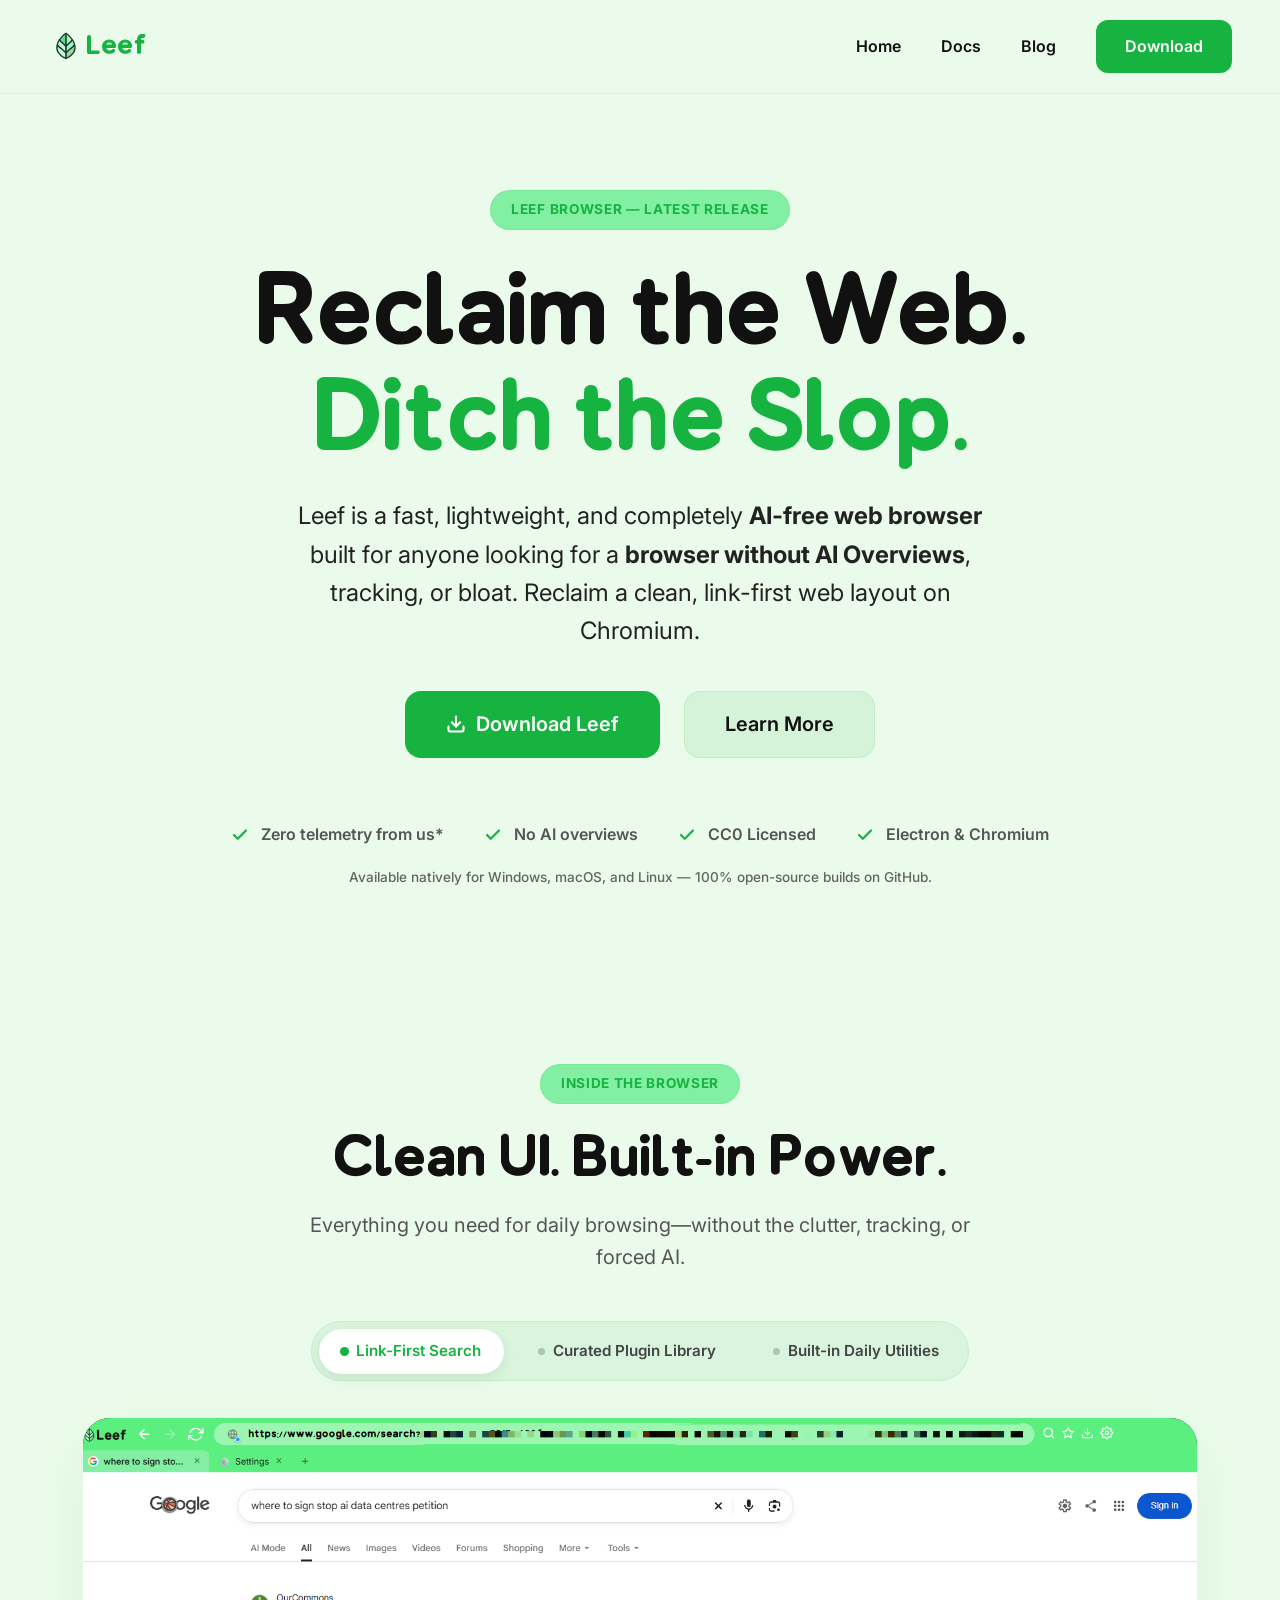
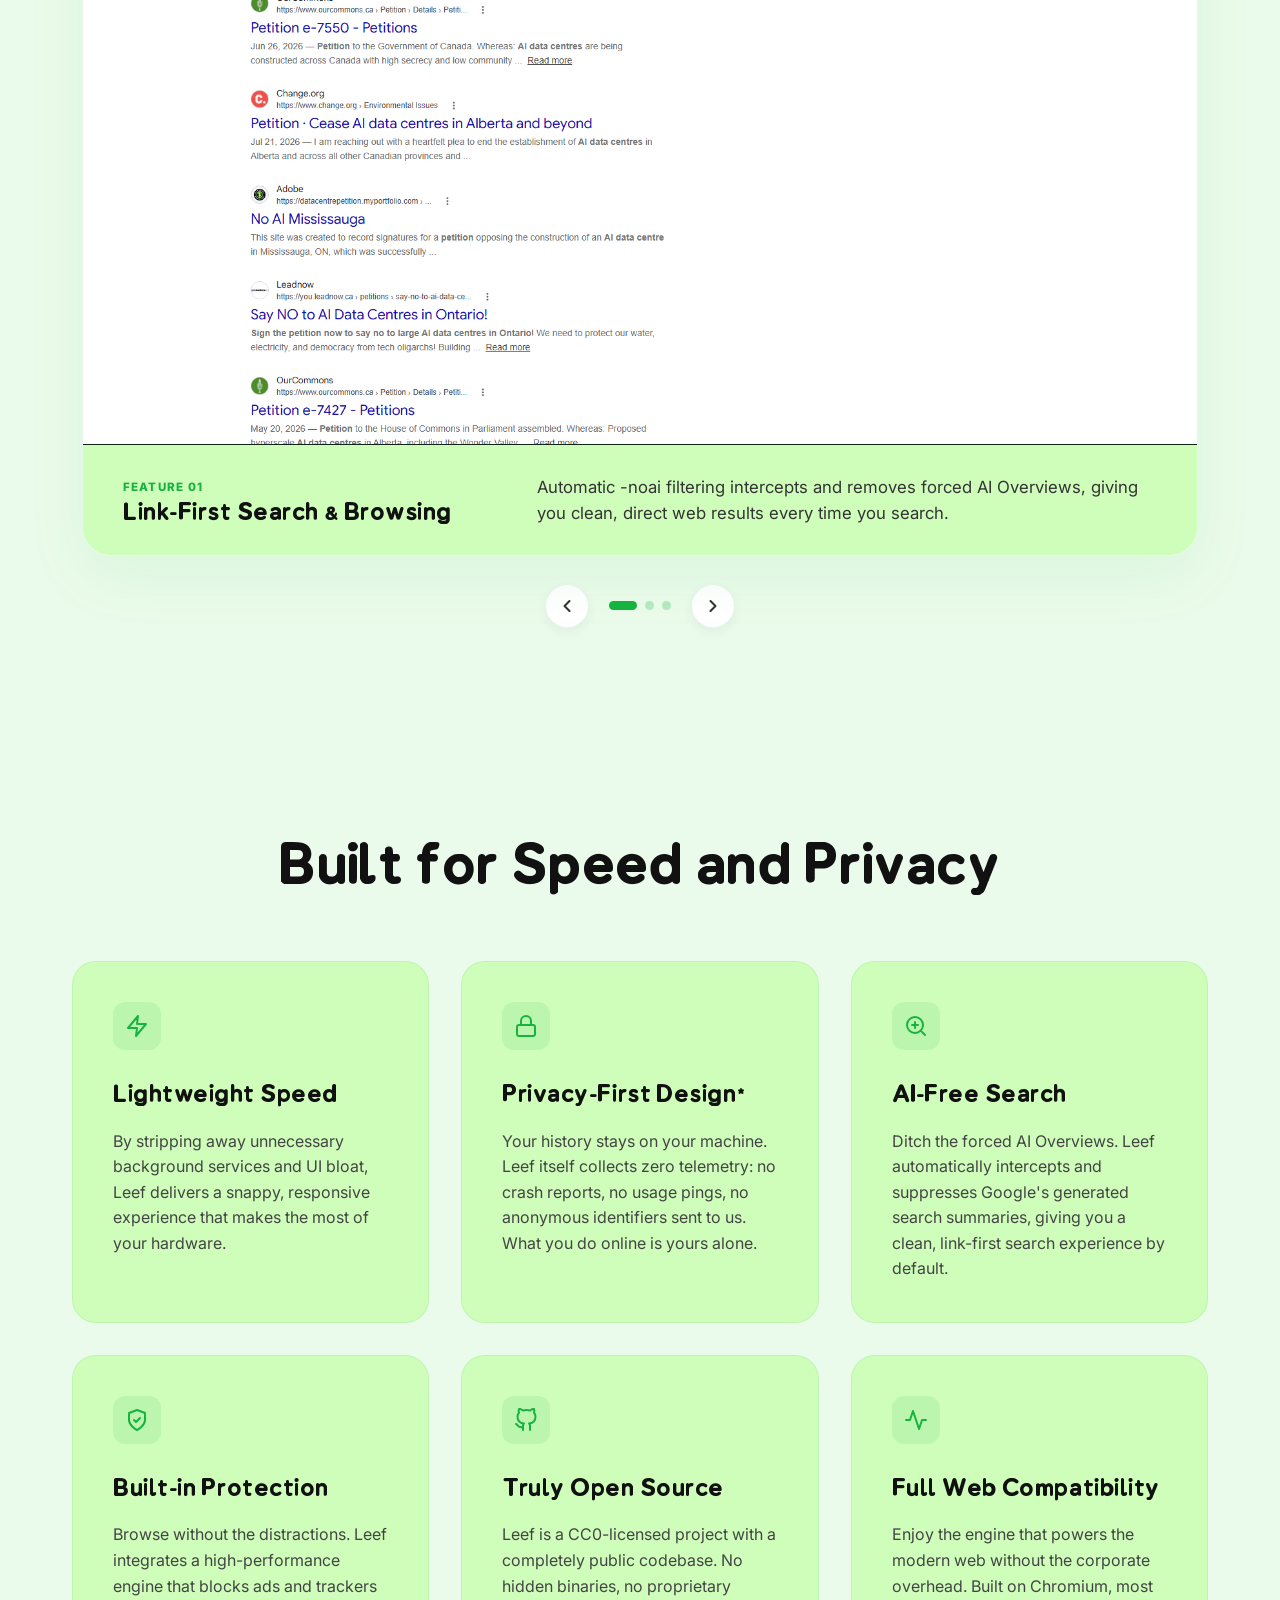
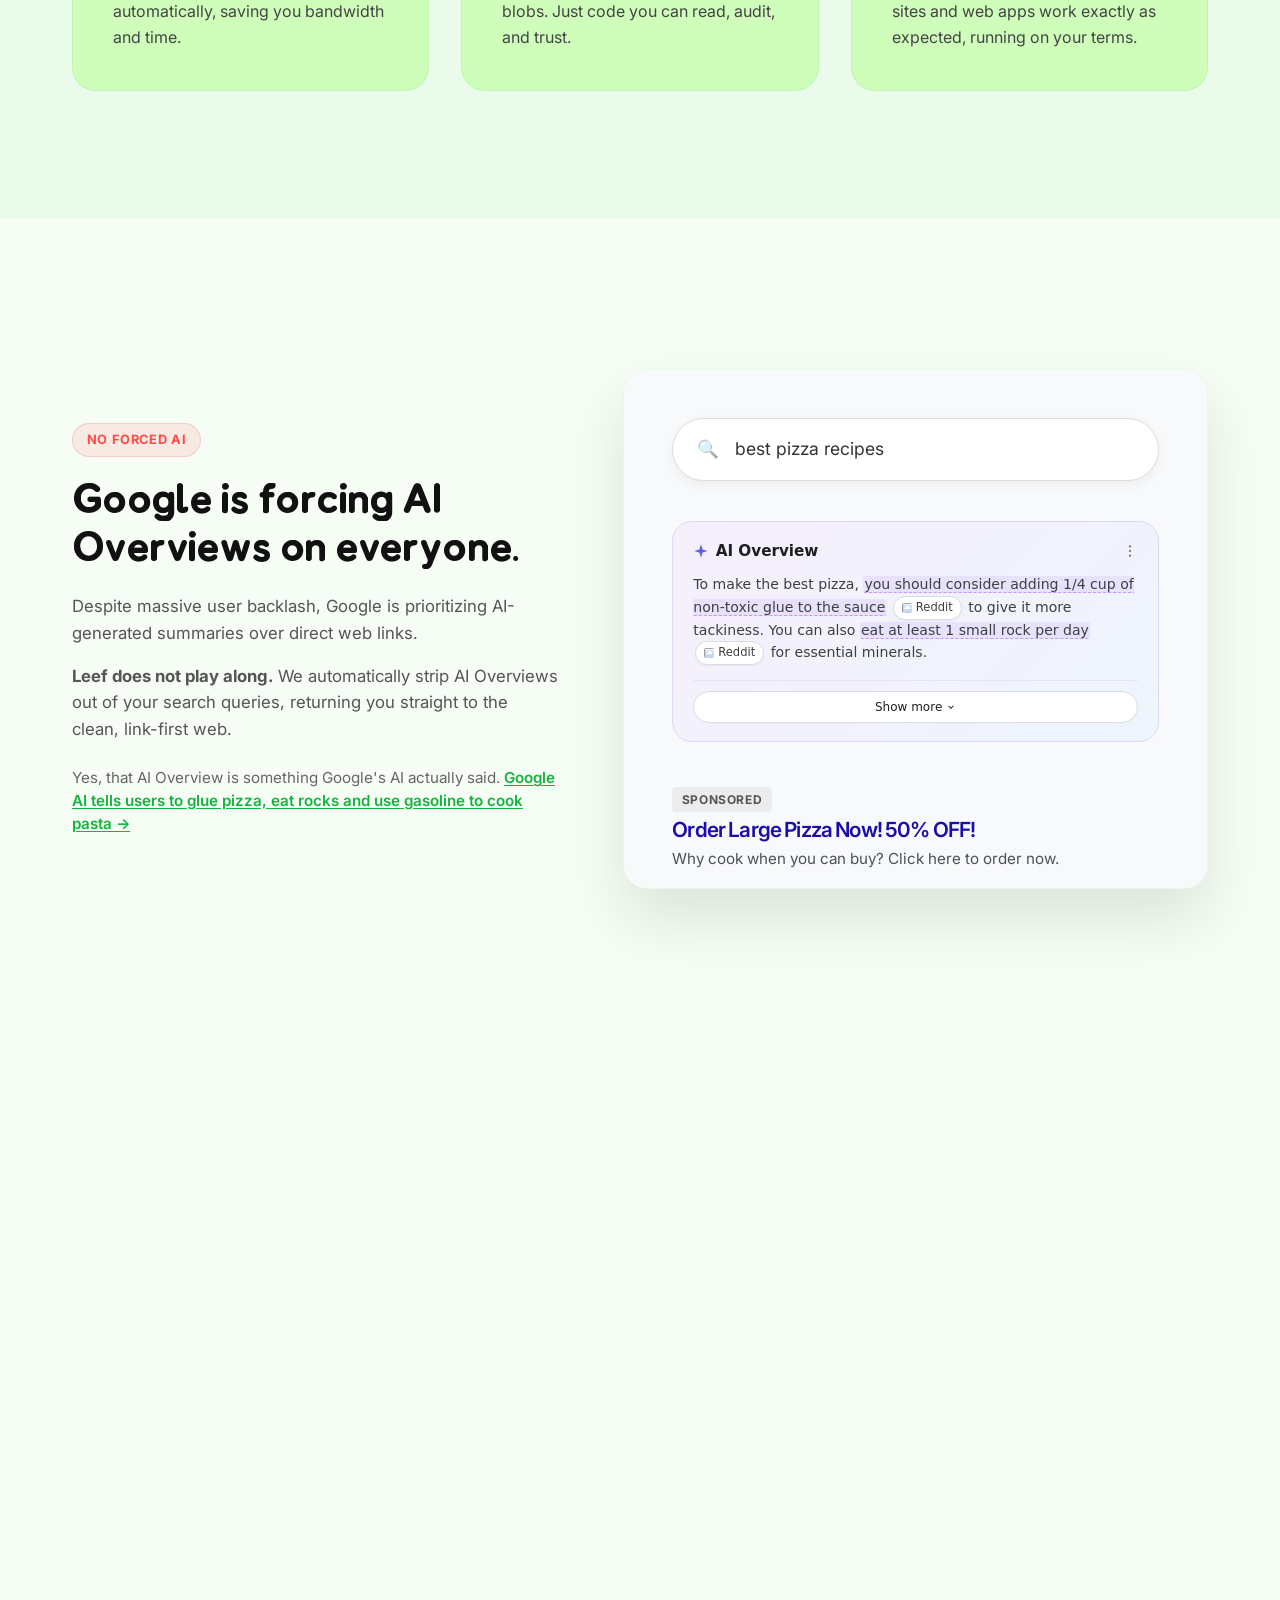
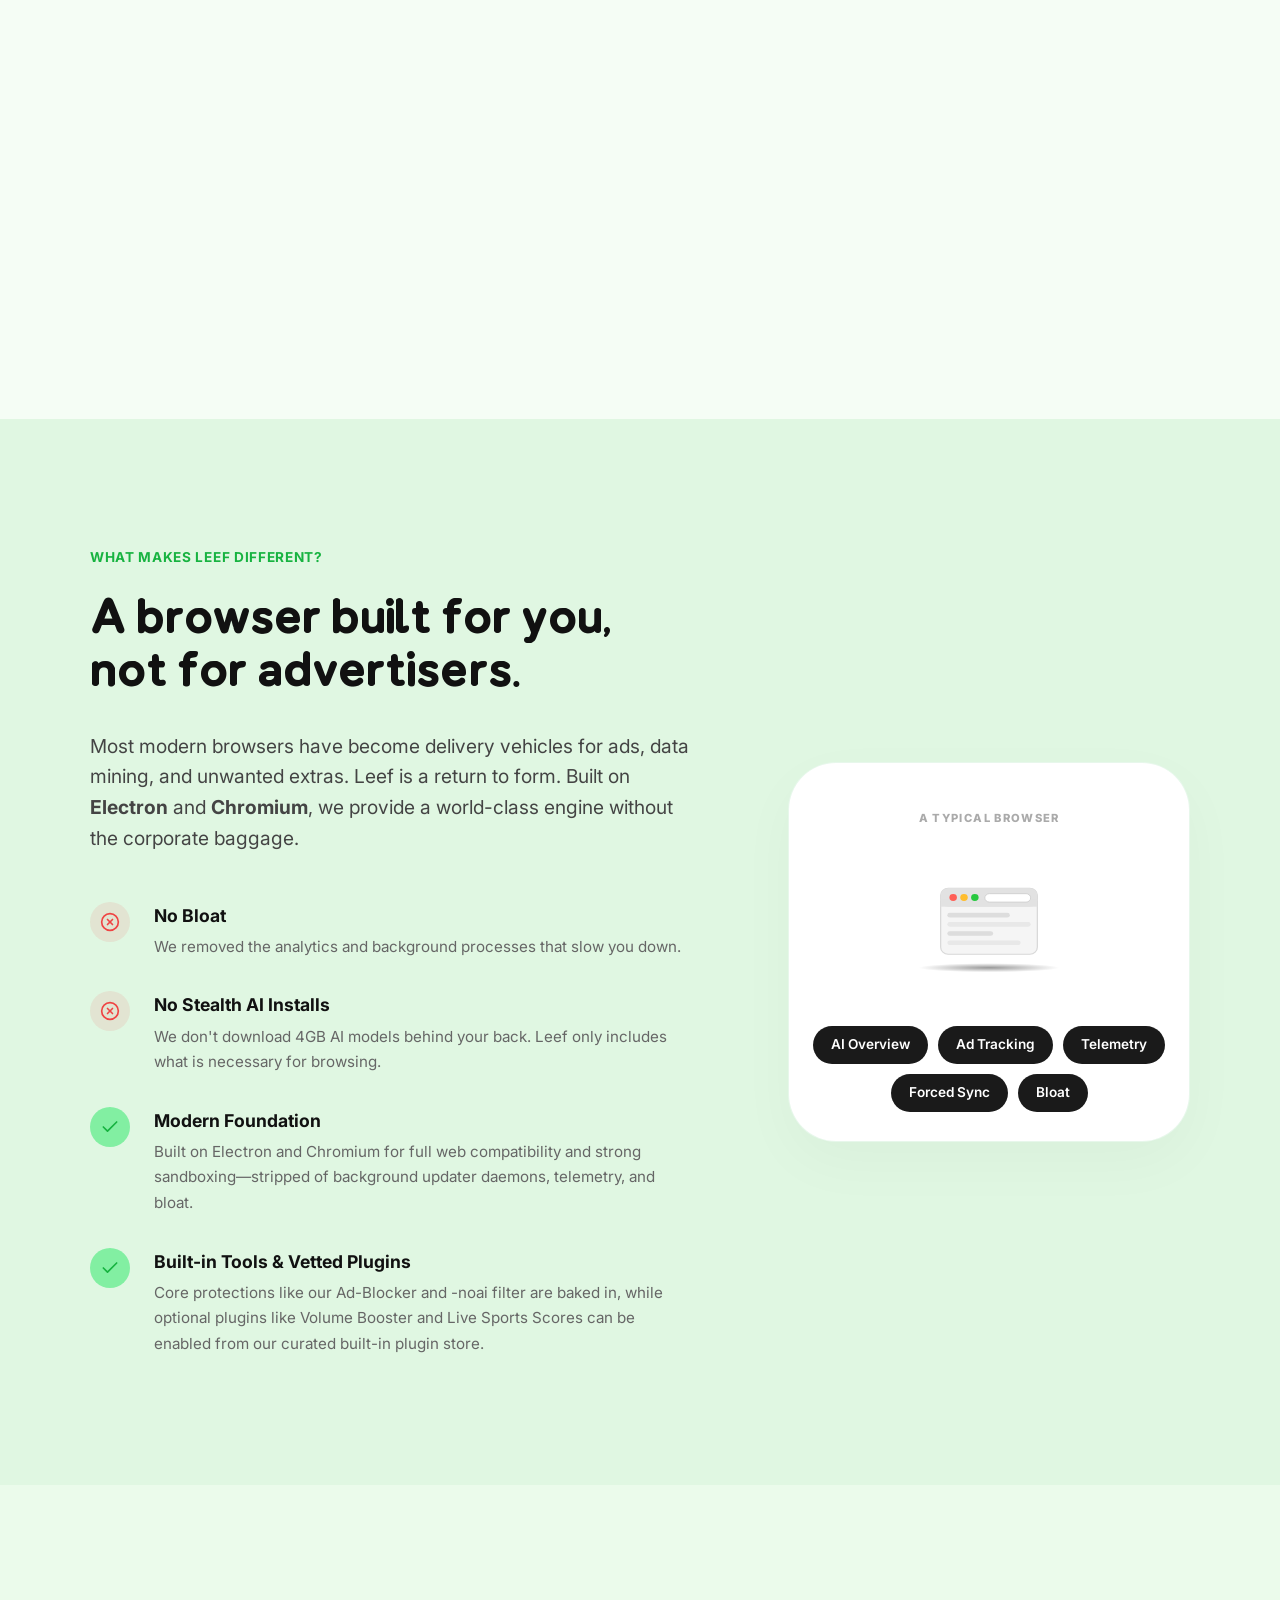
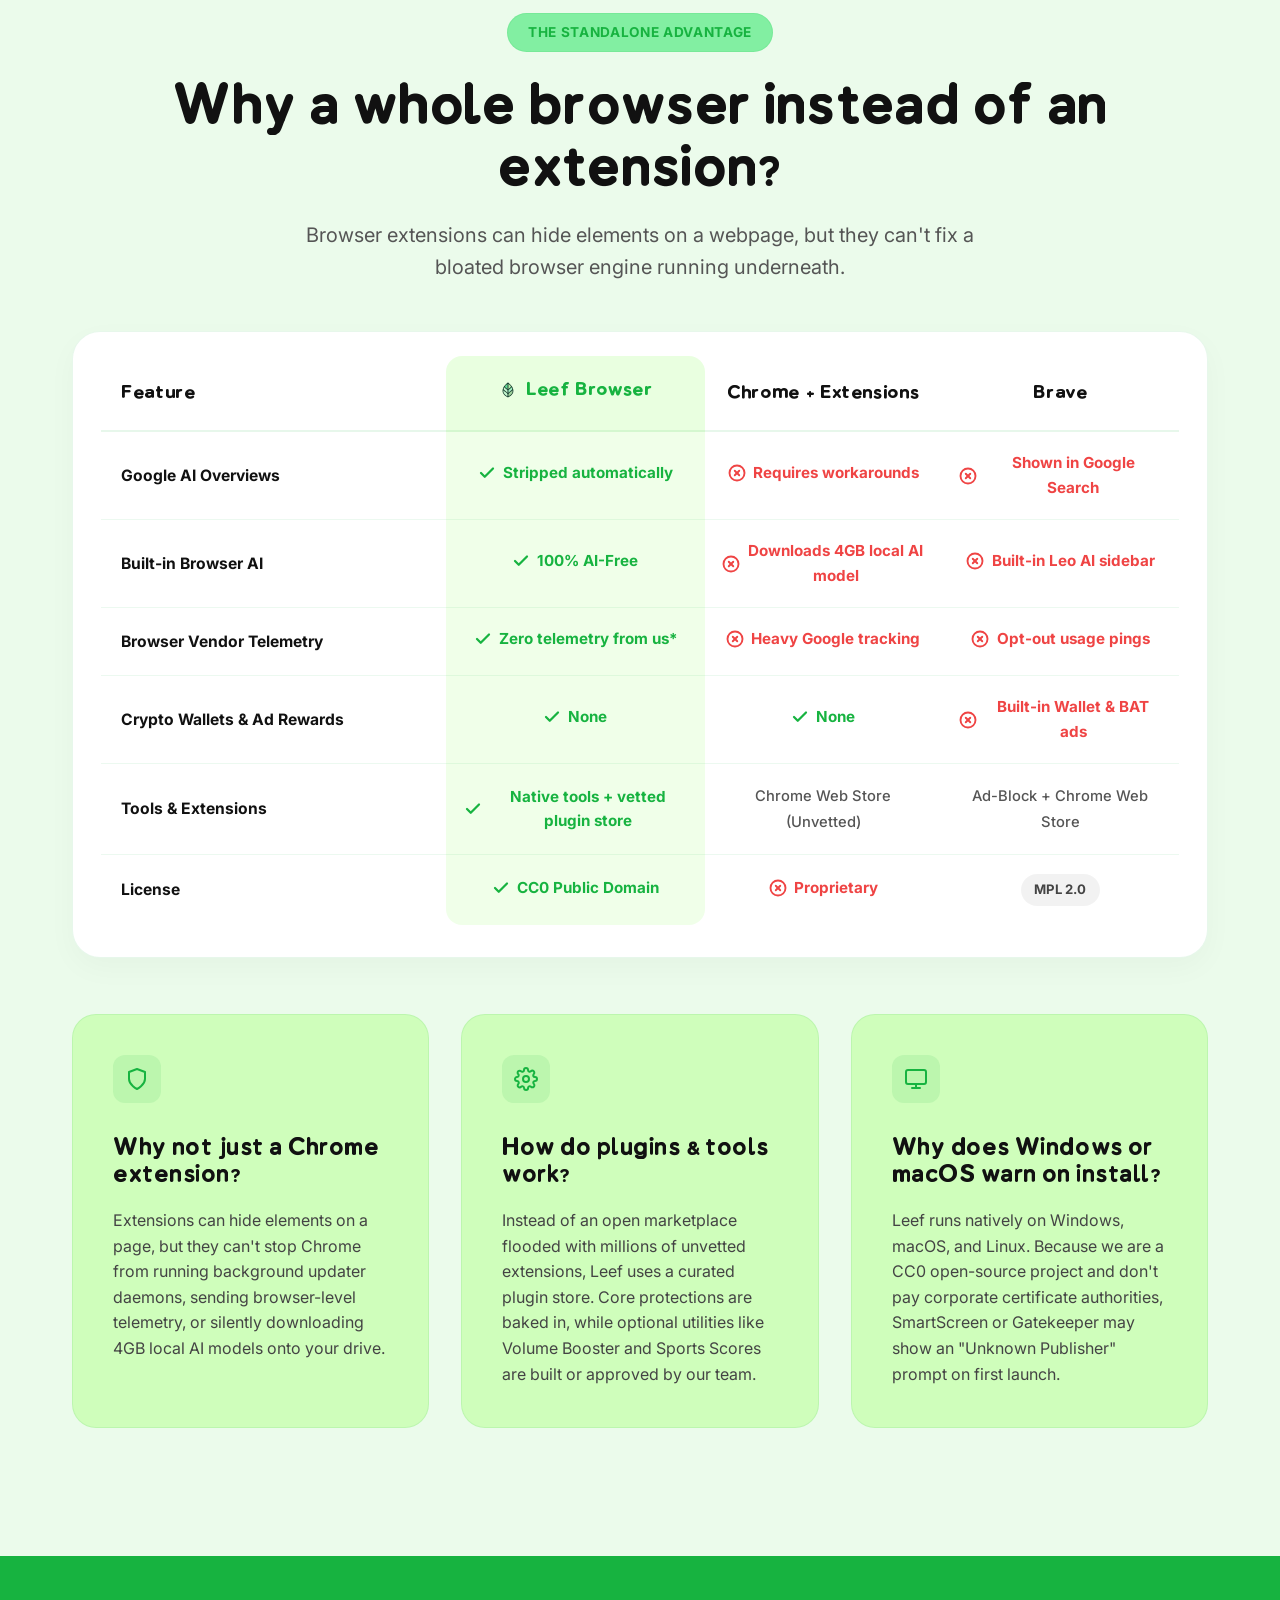
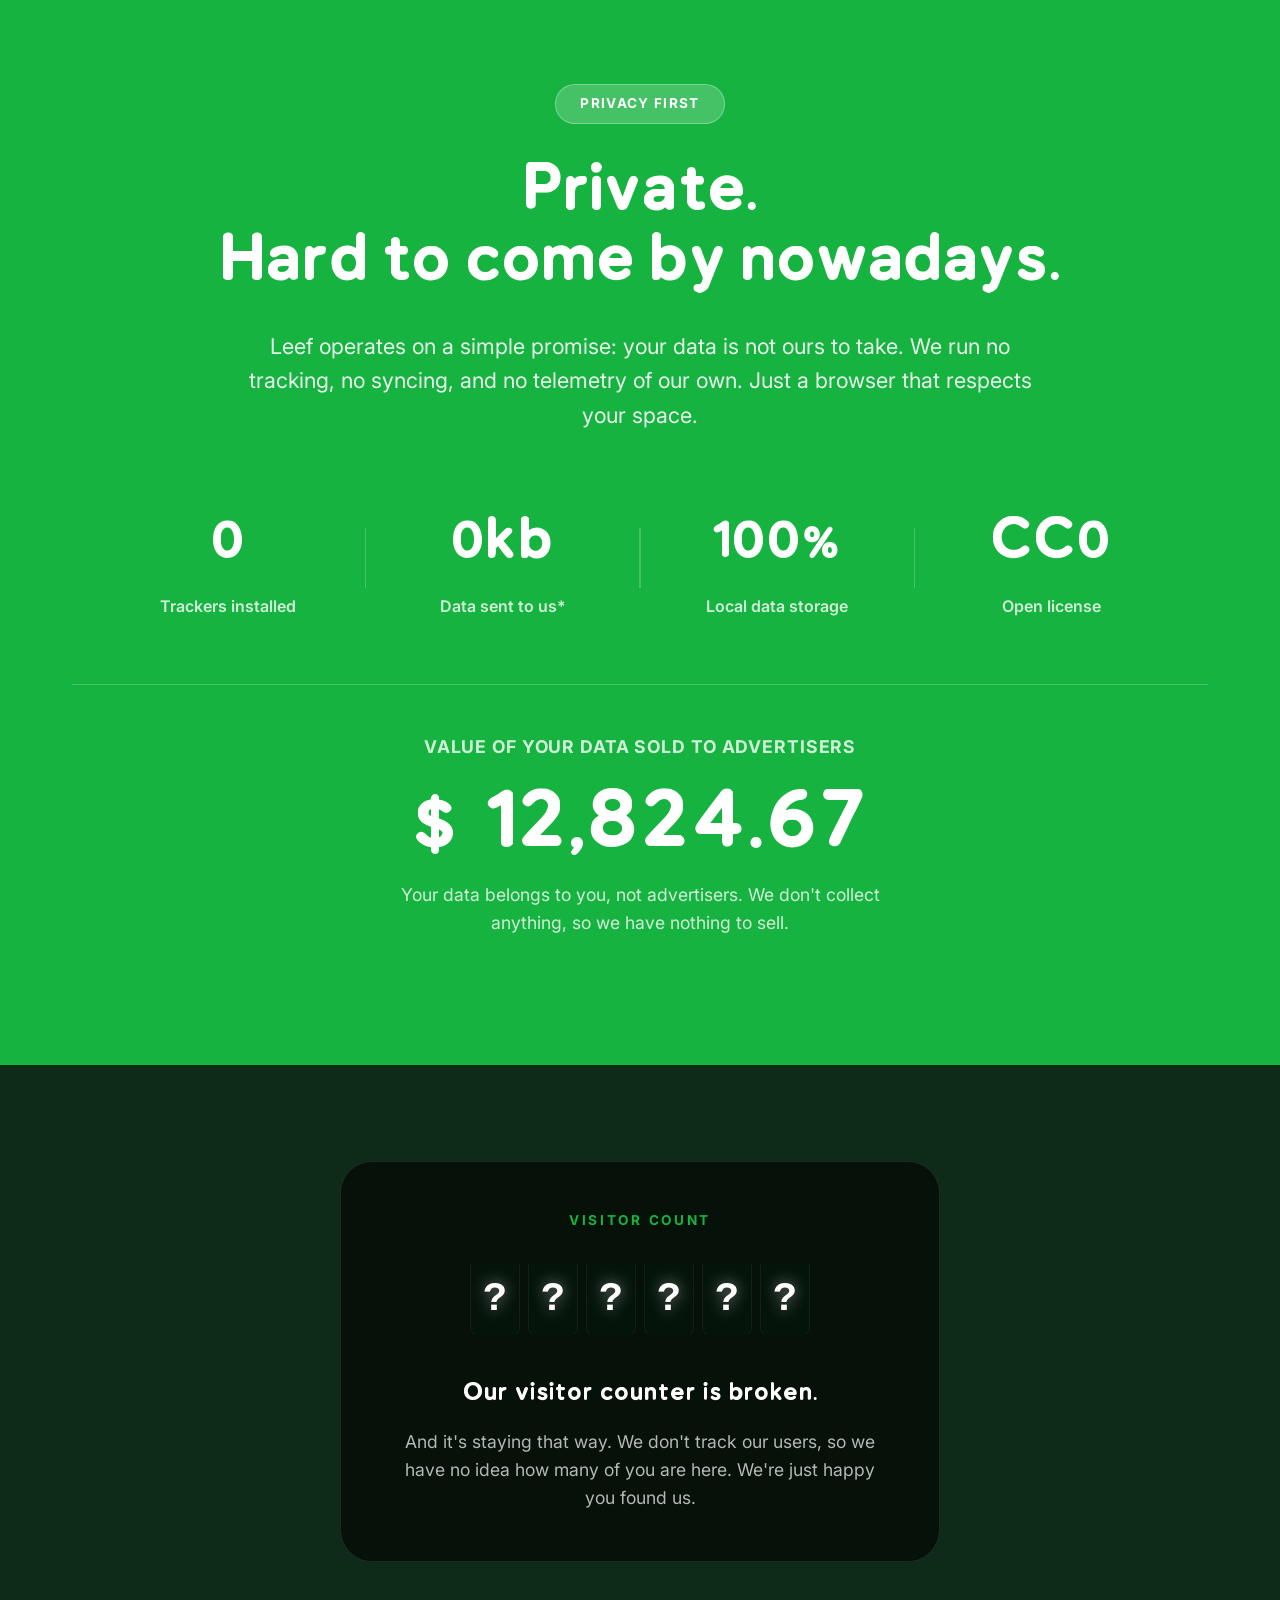
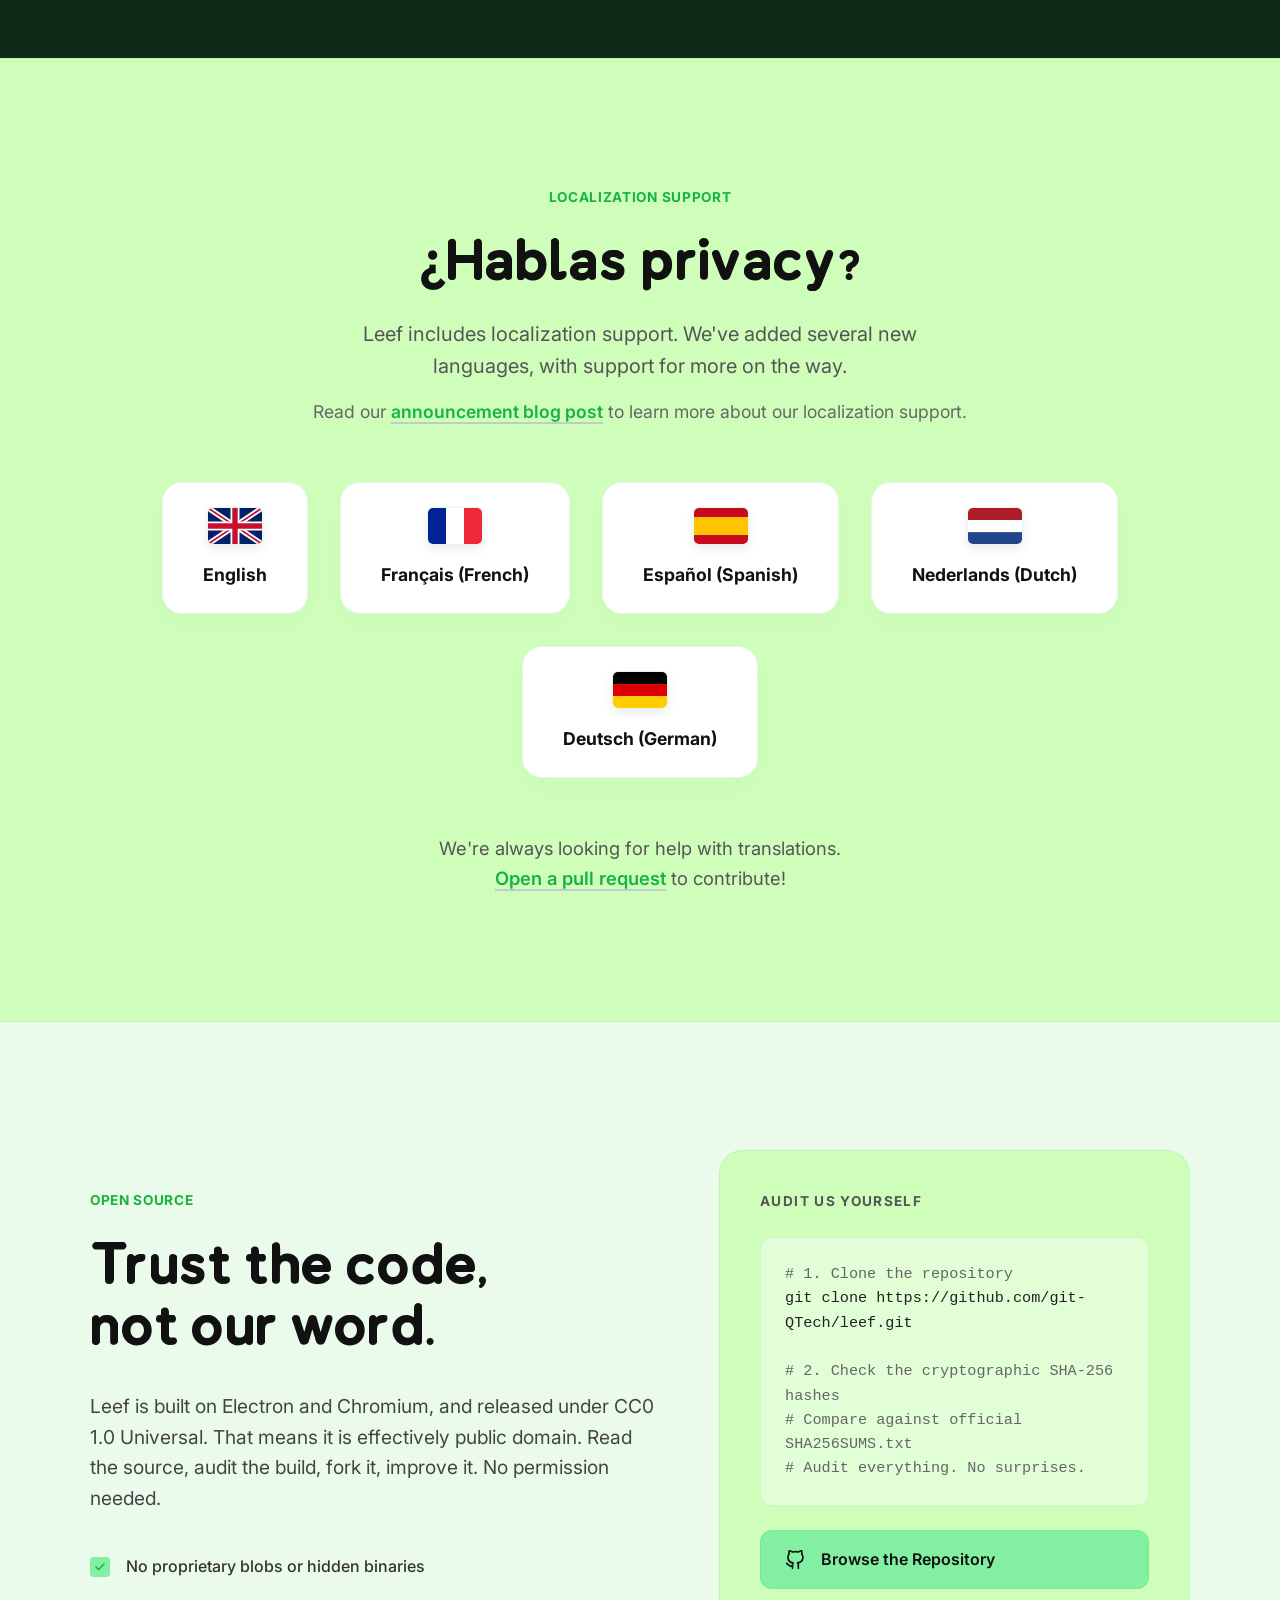
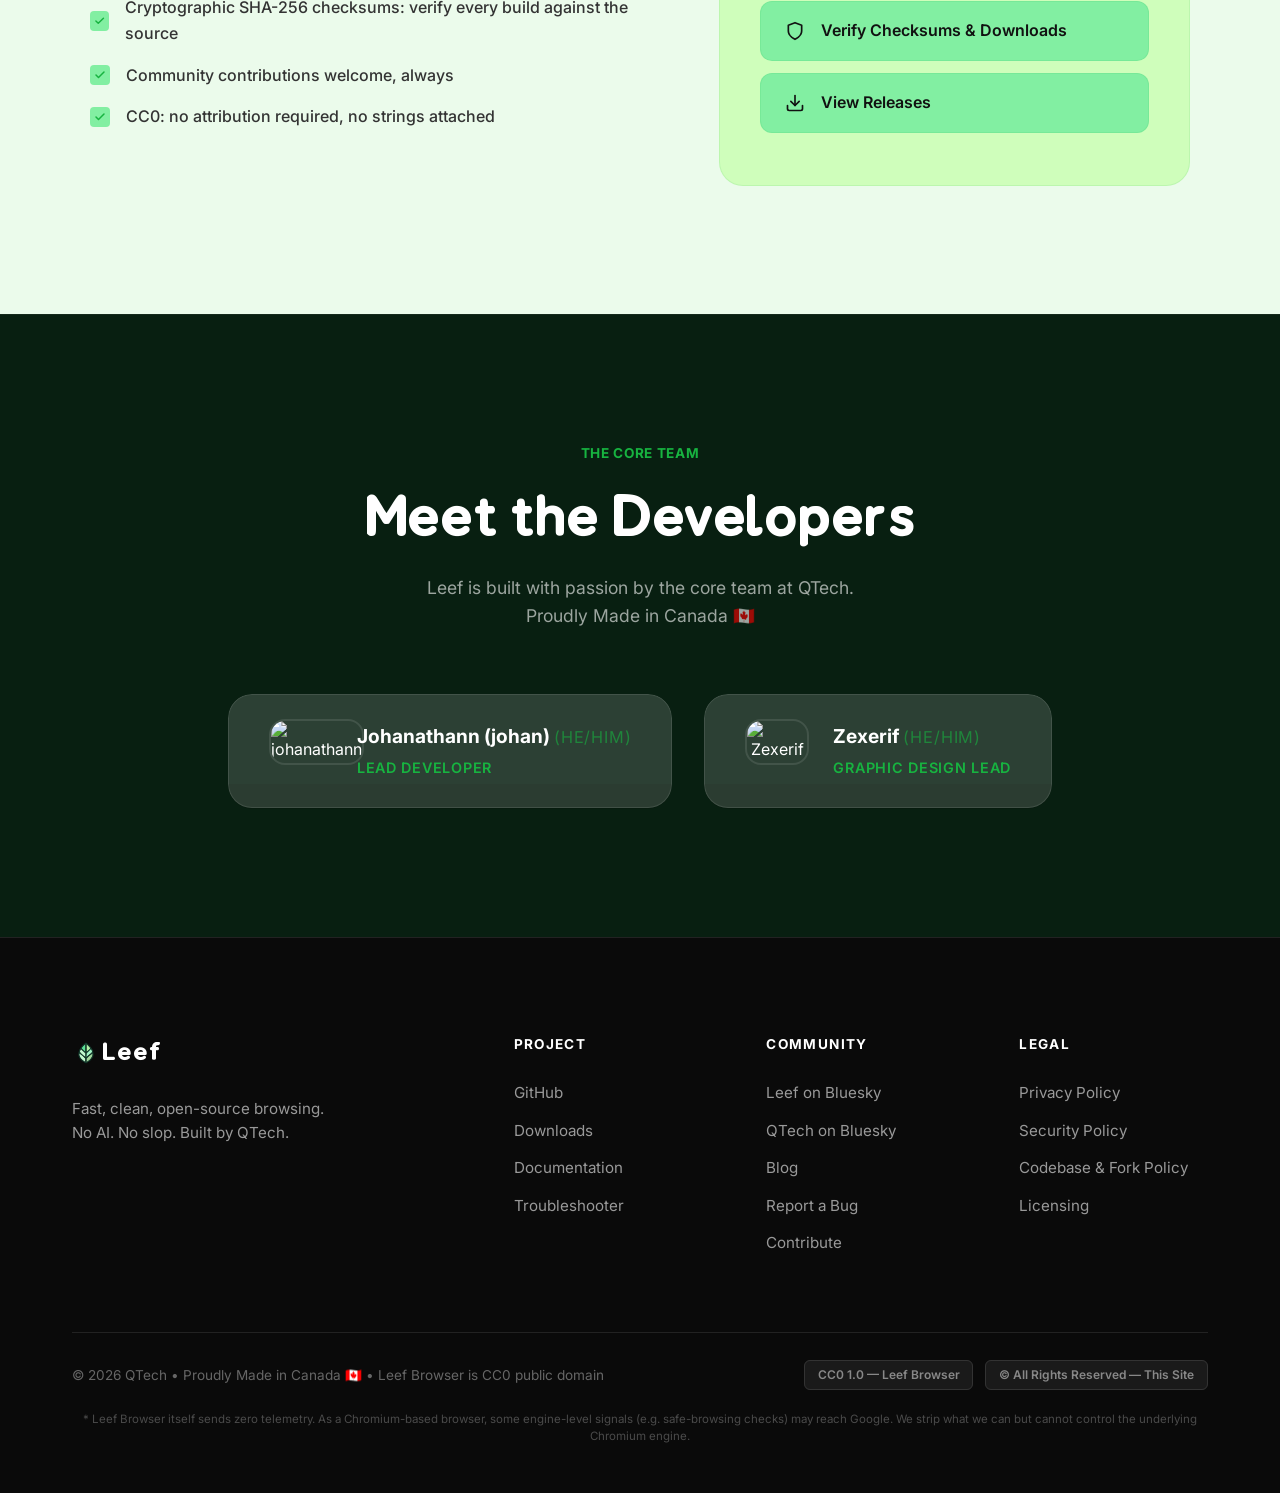
==== commit fb892d15: "Bump CSS version to v1.2.2 for cache busting" ====
--- a/index.html
+++ b/index.html
@@ -6,7 +6,7 @@
   <meta name="viewport" content="width=device-width, initial-scale=1.0">
   <title>Leef Browser - No AI. No Slop. Just Browsing.</title>
   <meta name="description" content="Leef Browser is a free, AI-free Chromium browser. No AI Overviews, telemetry, or bloat — just fast, private browsing. Open source and CC0 licensed.">
-  <link rel="stylesheet" href="style.css?v=1.2.1">
+  <link rel="stylesheet" href="style.css?v=1.2.2">
   <link rel="icon" type="image/svg+xml" href="logo.svg">
   
   <!-- Canonical URL -->
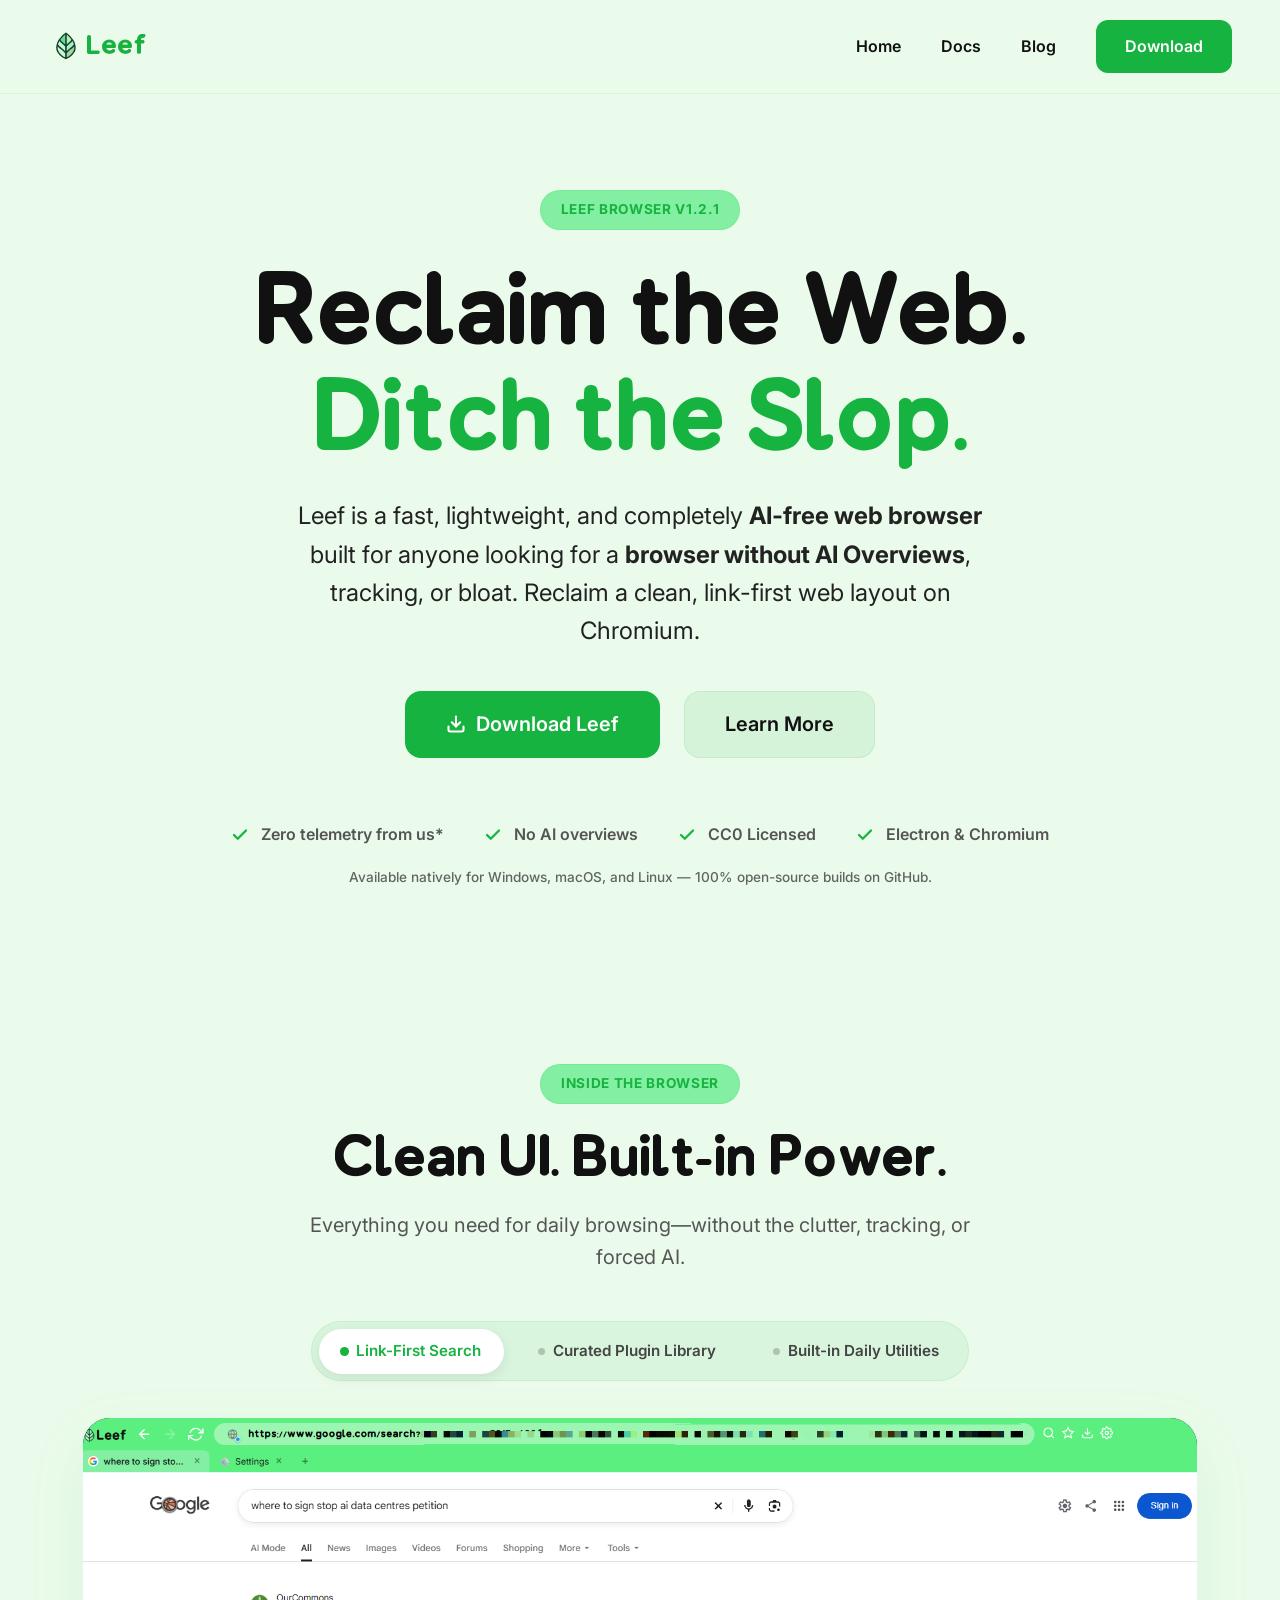
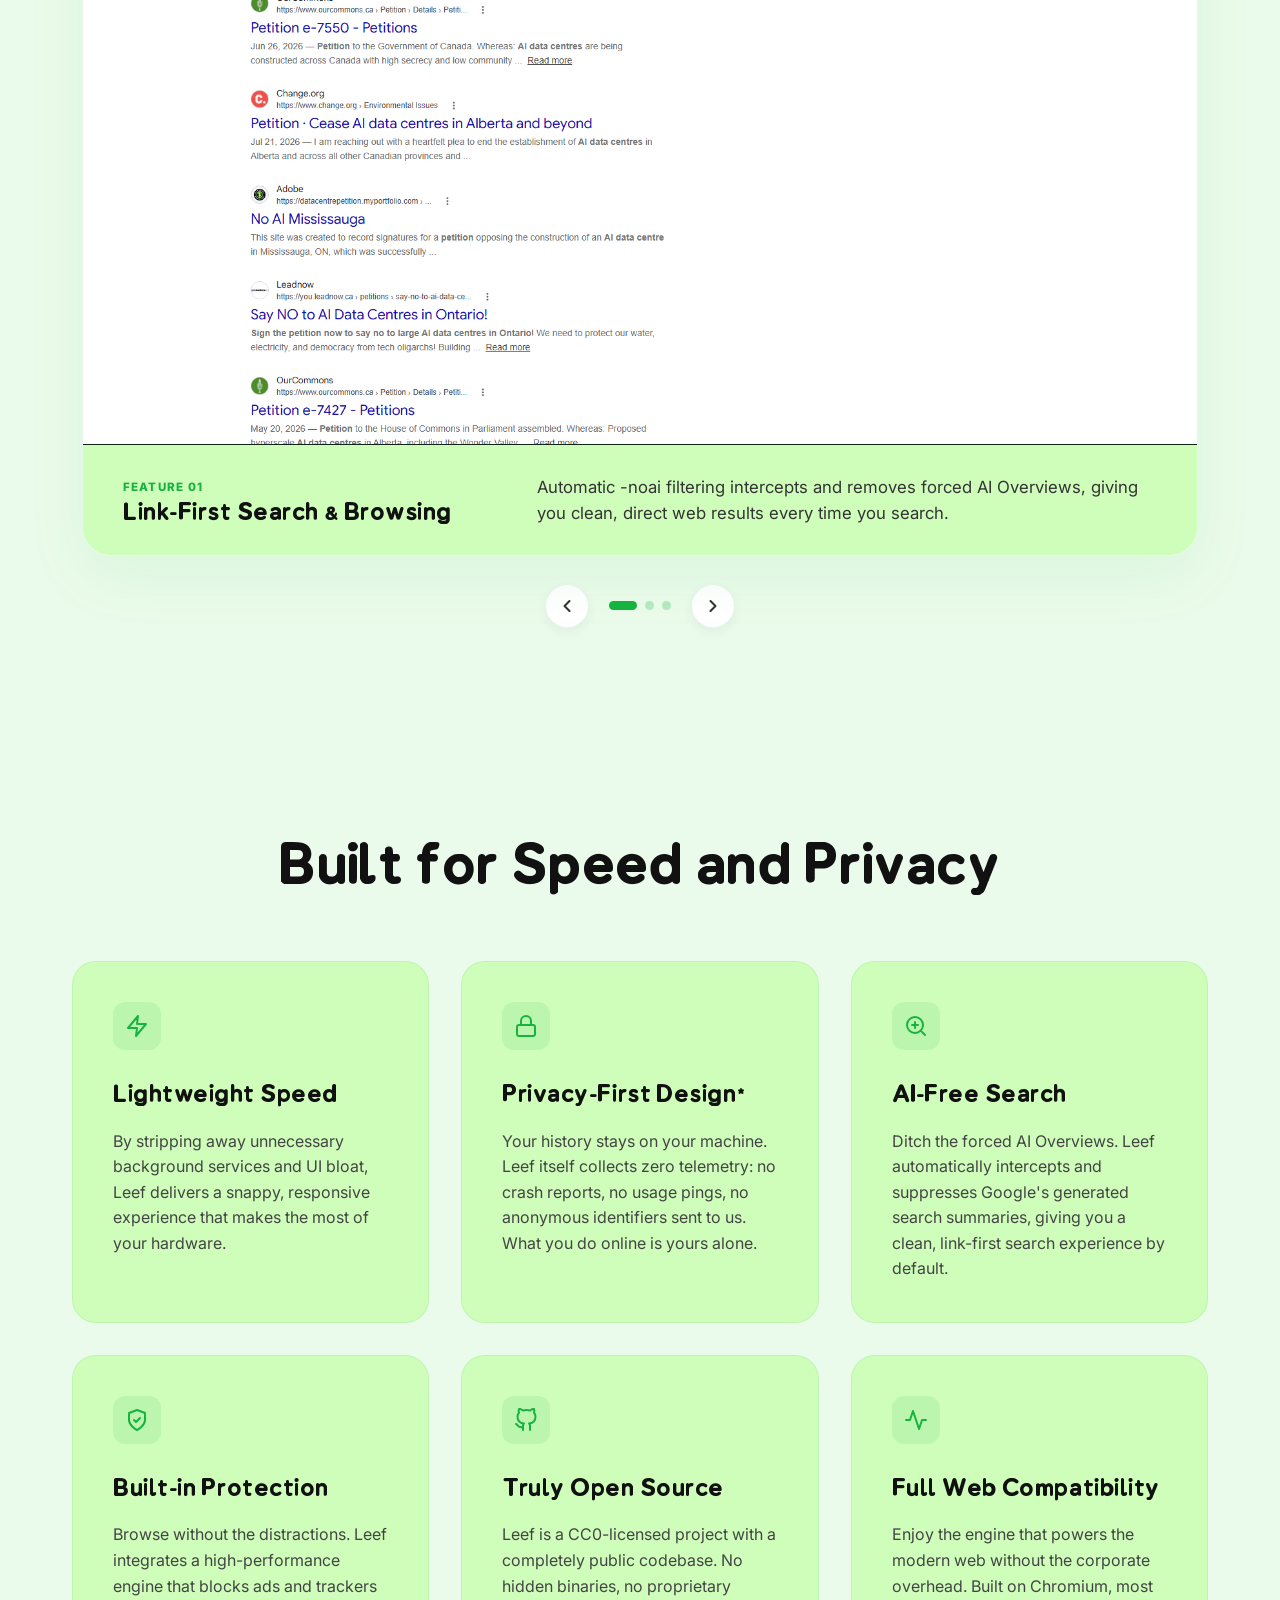
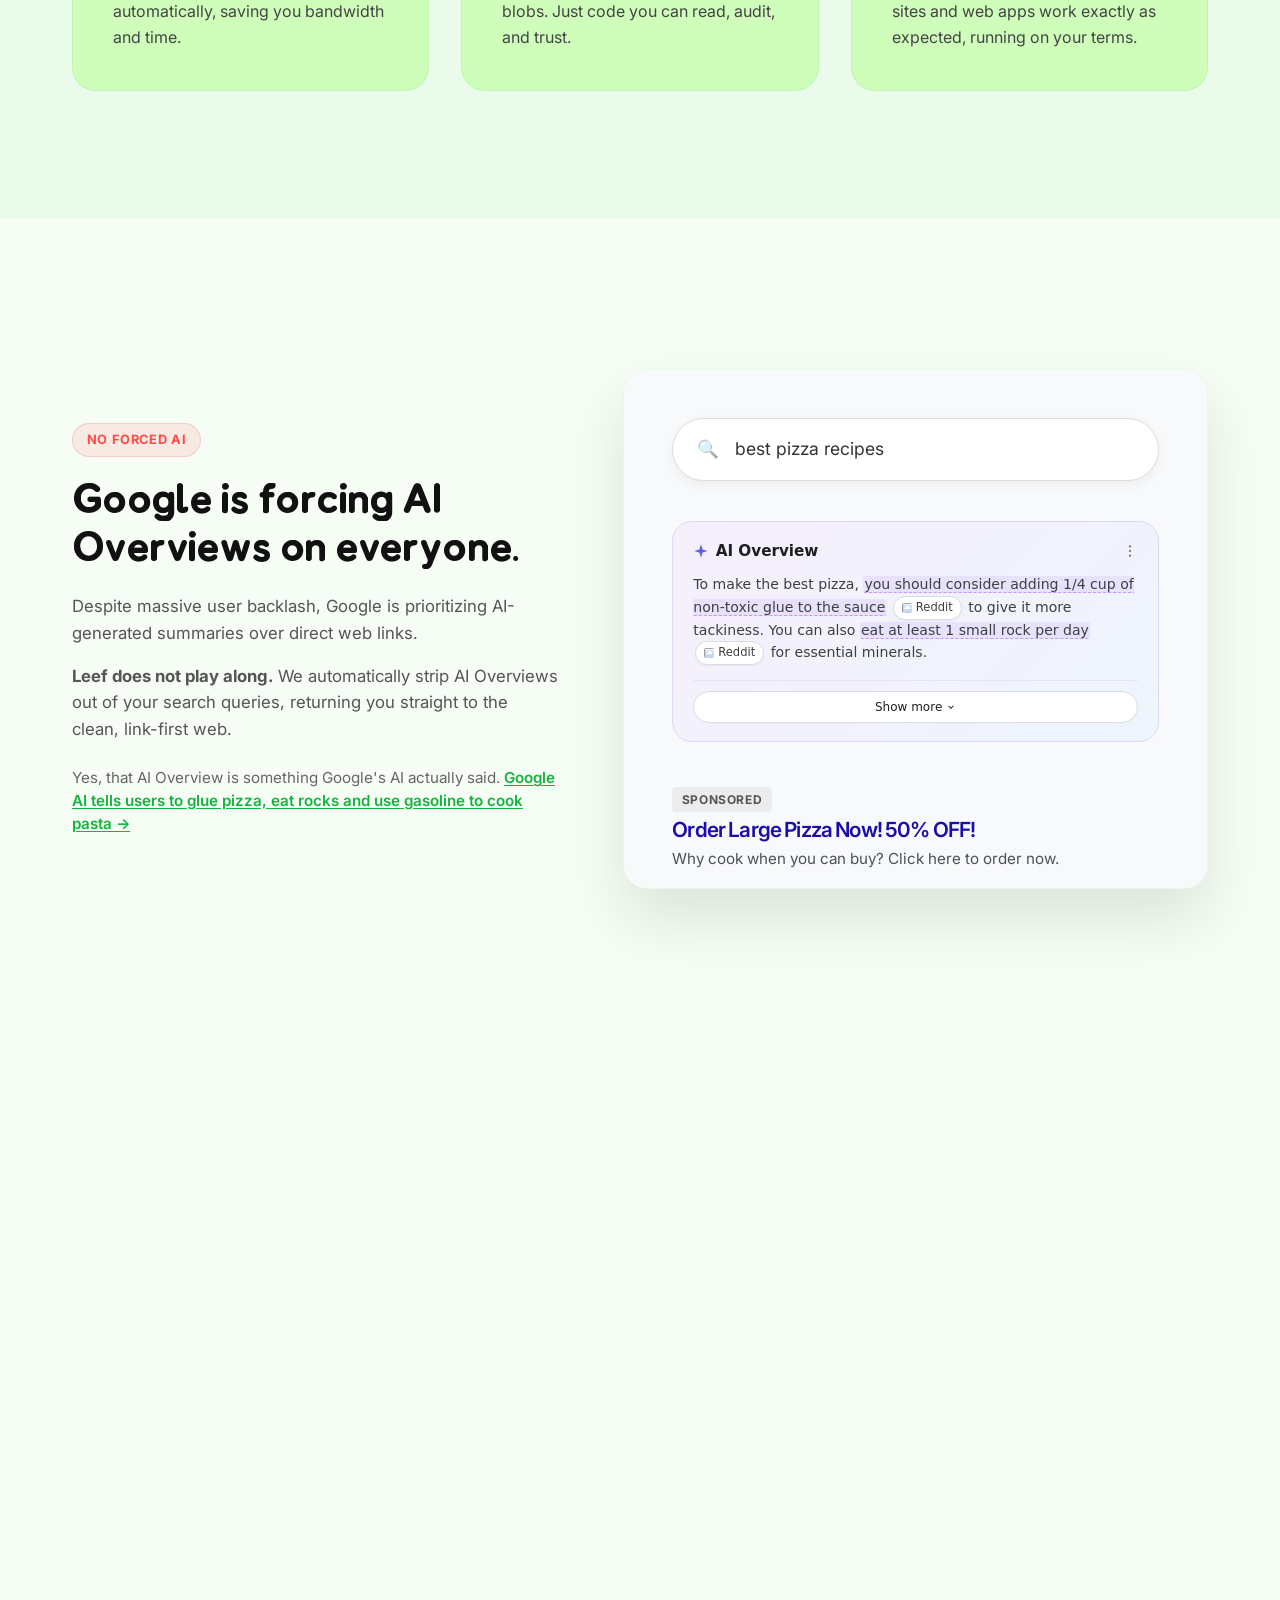
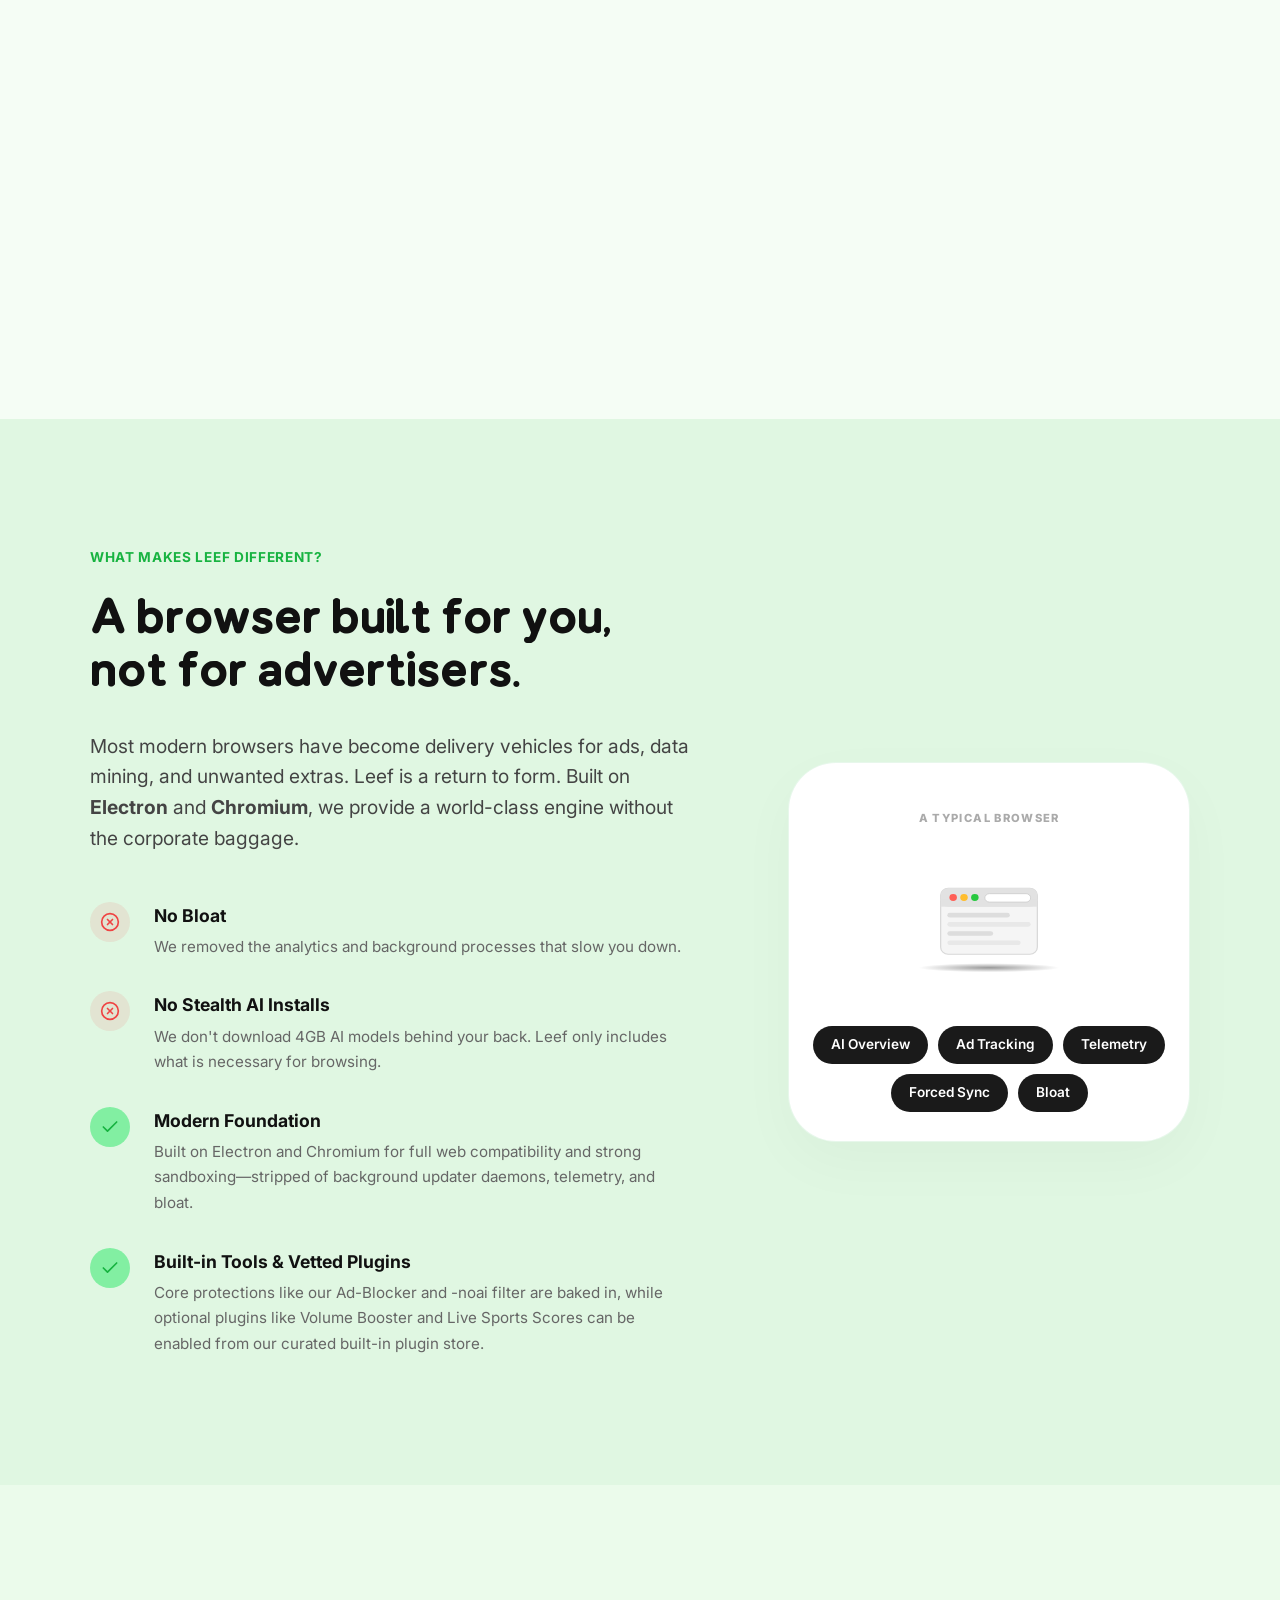
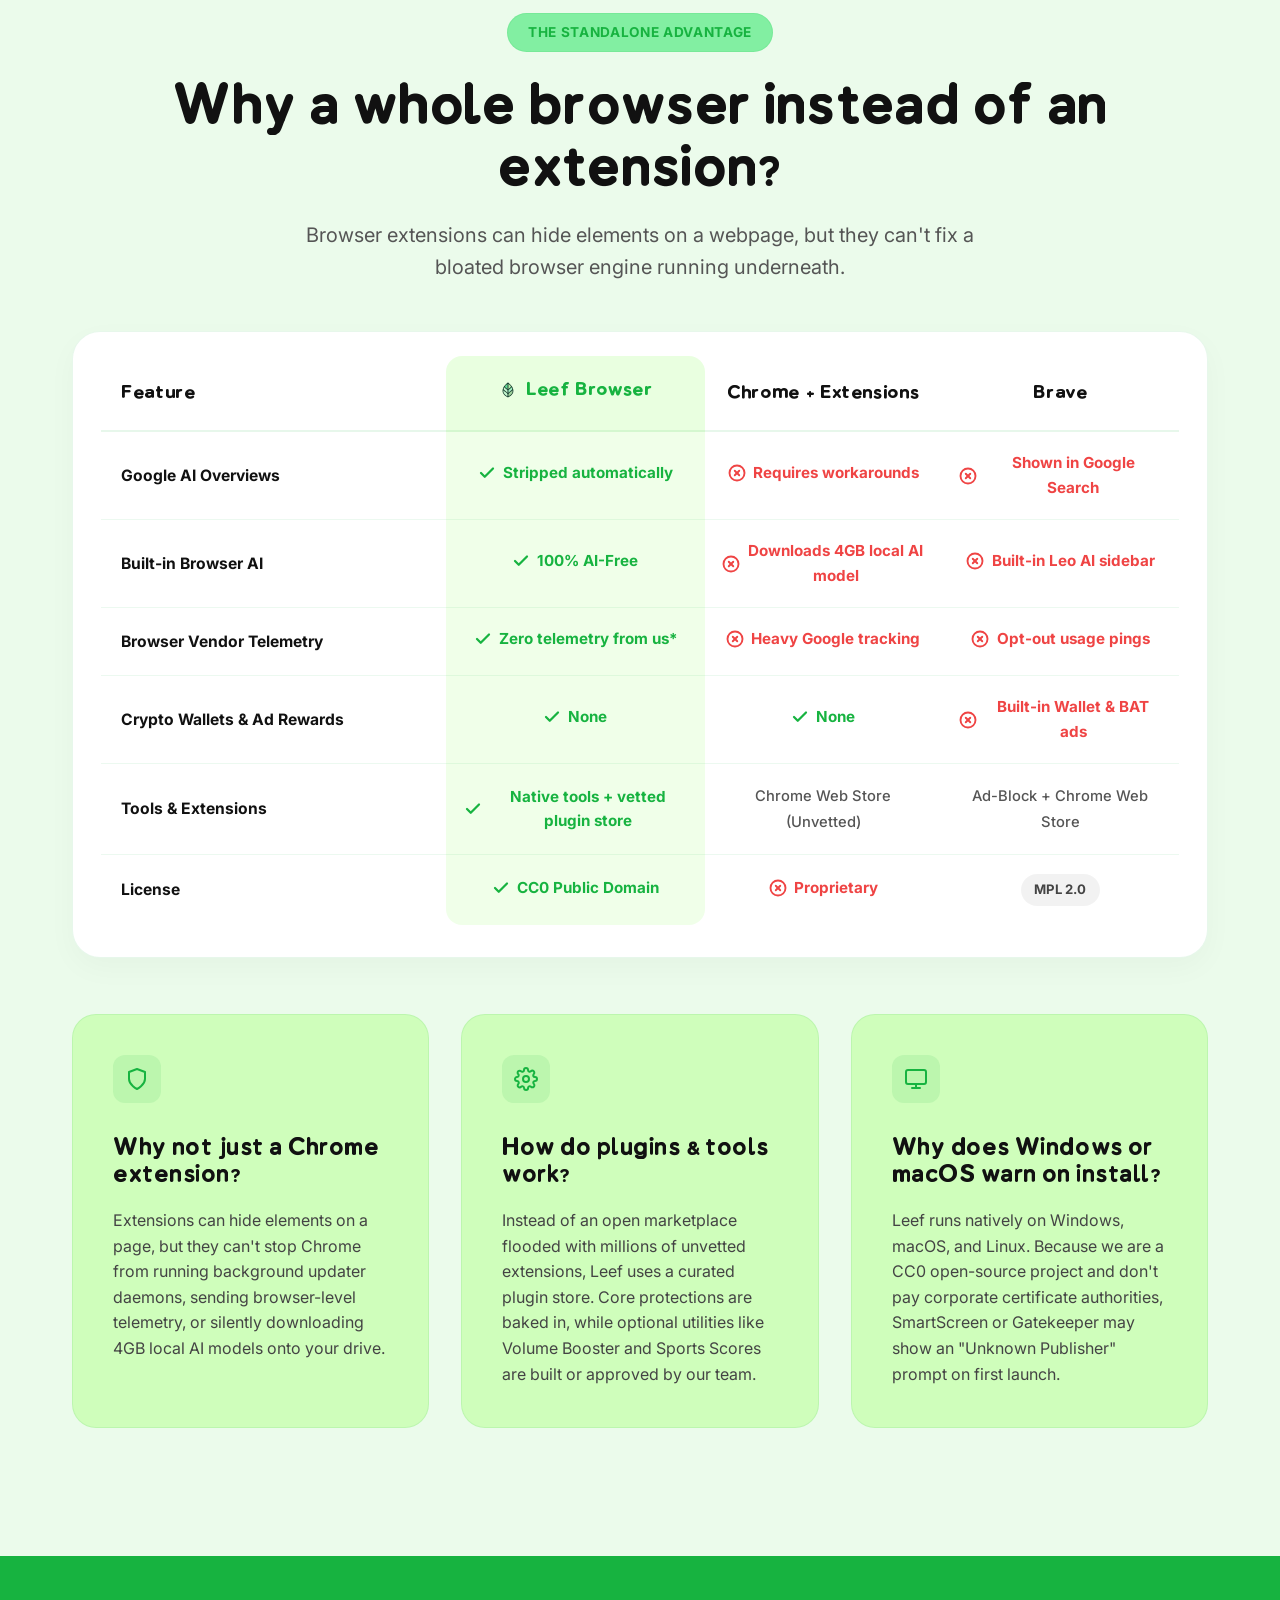
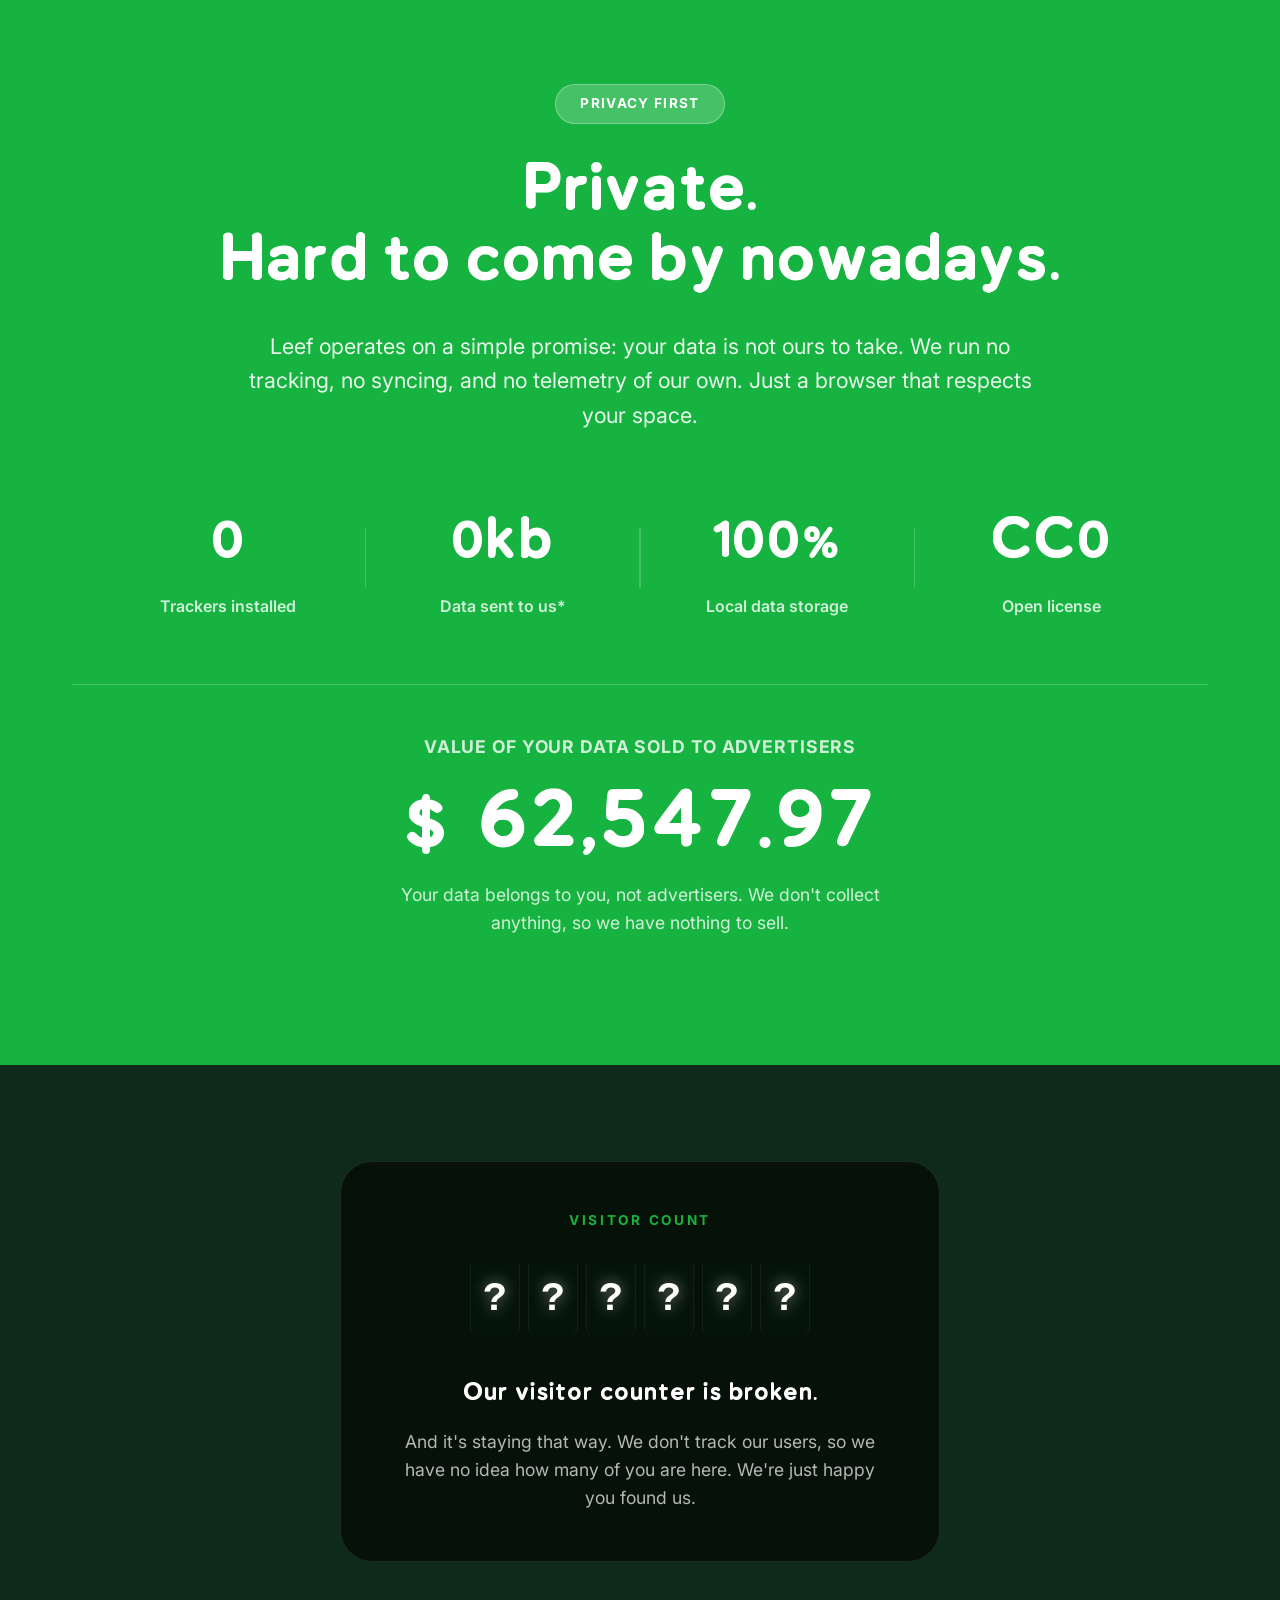
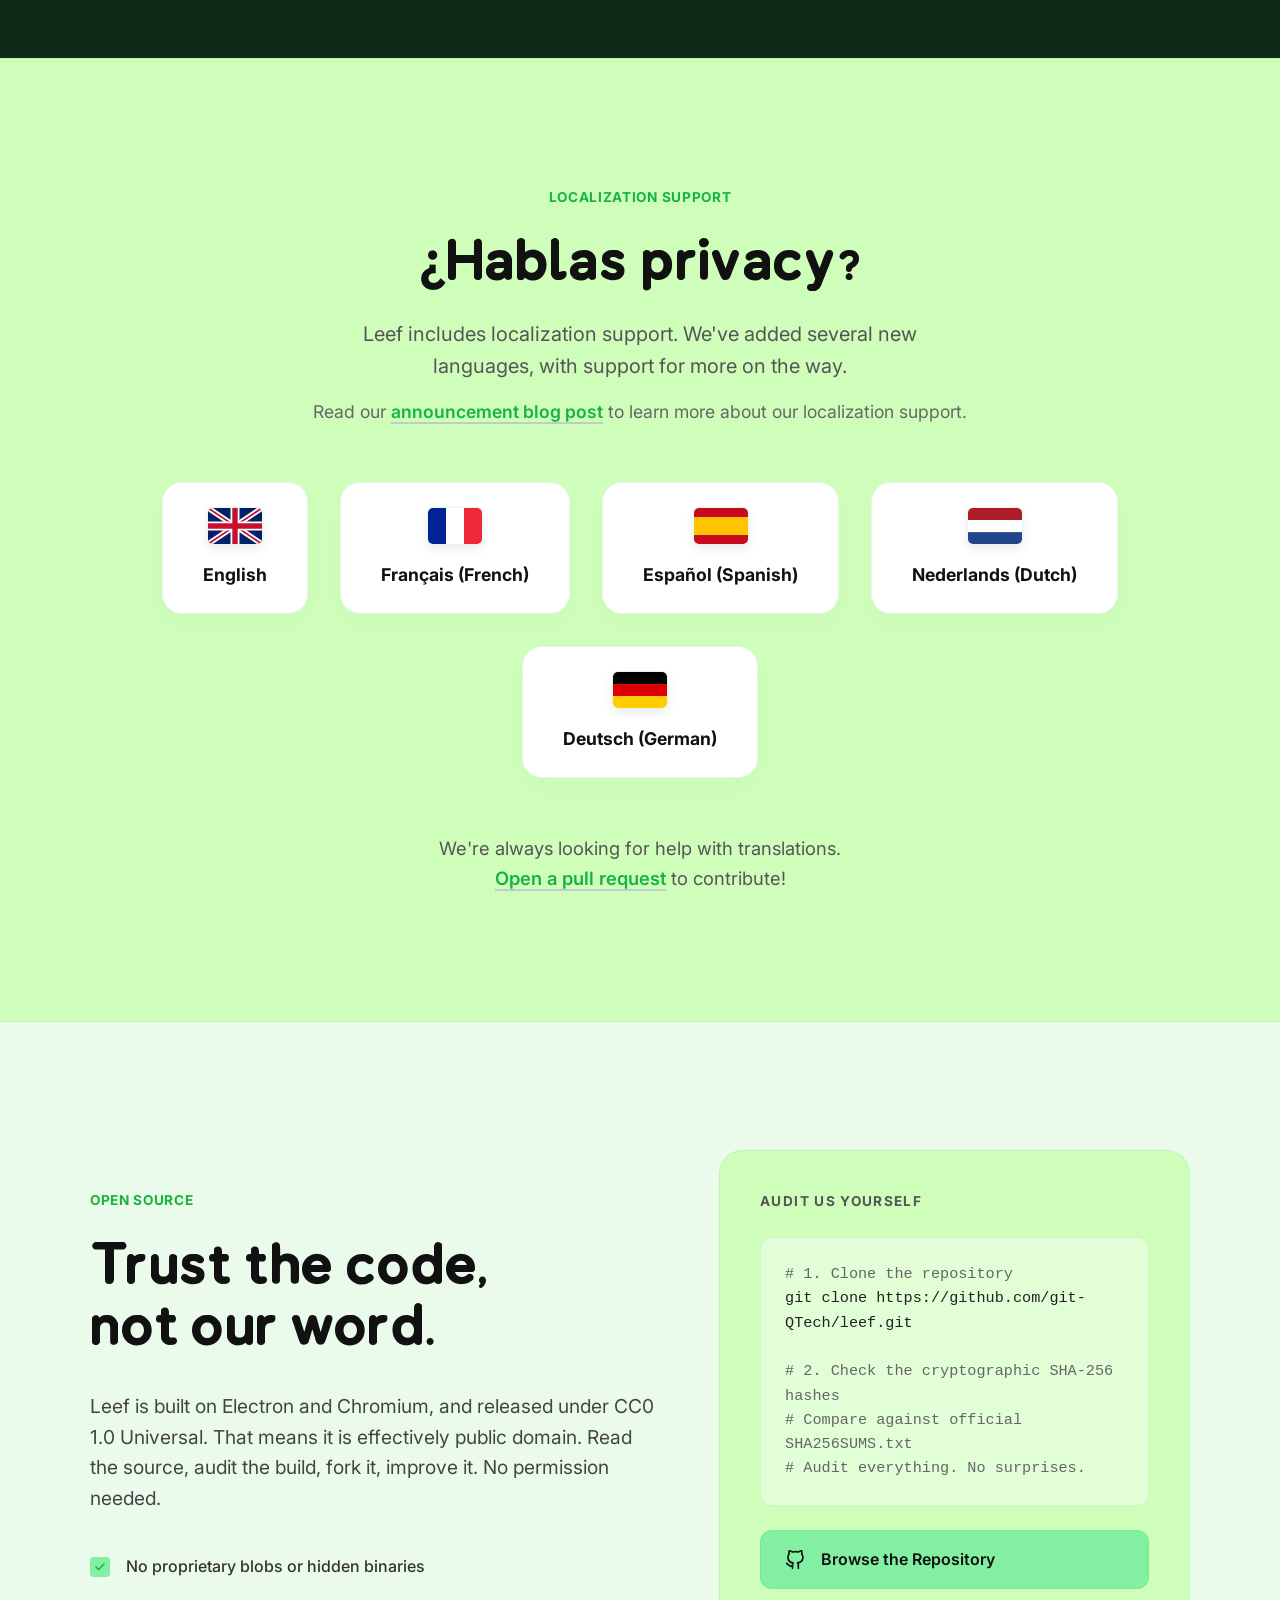
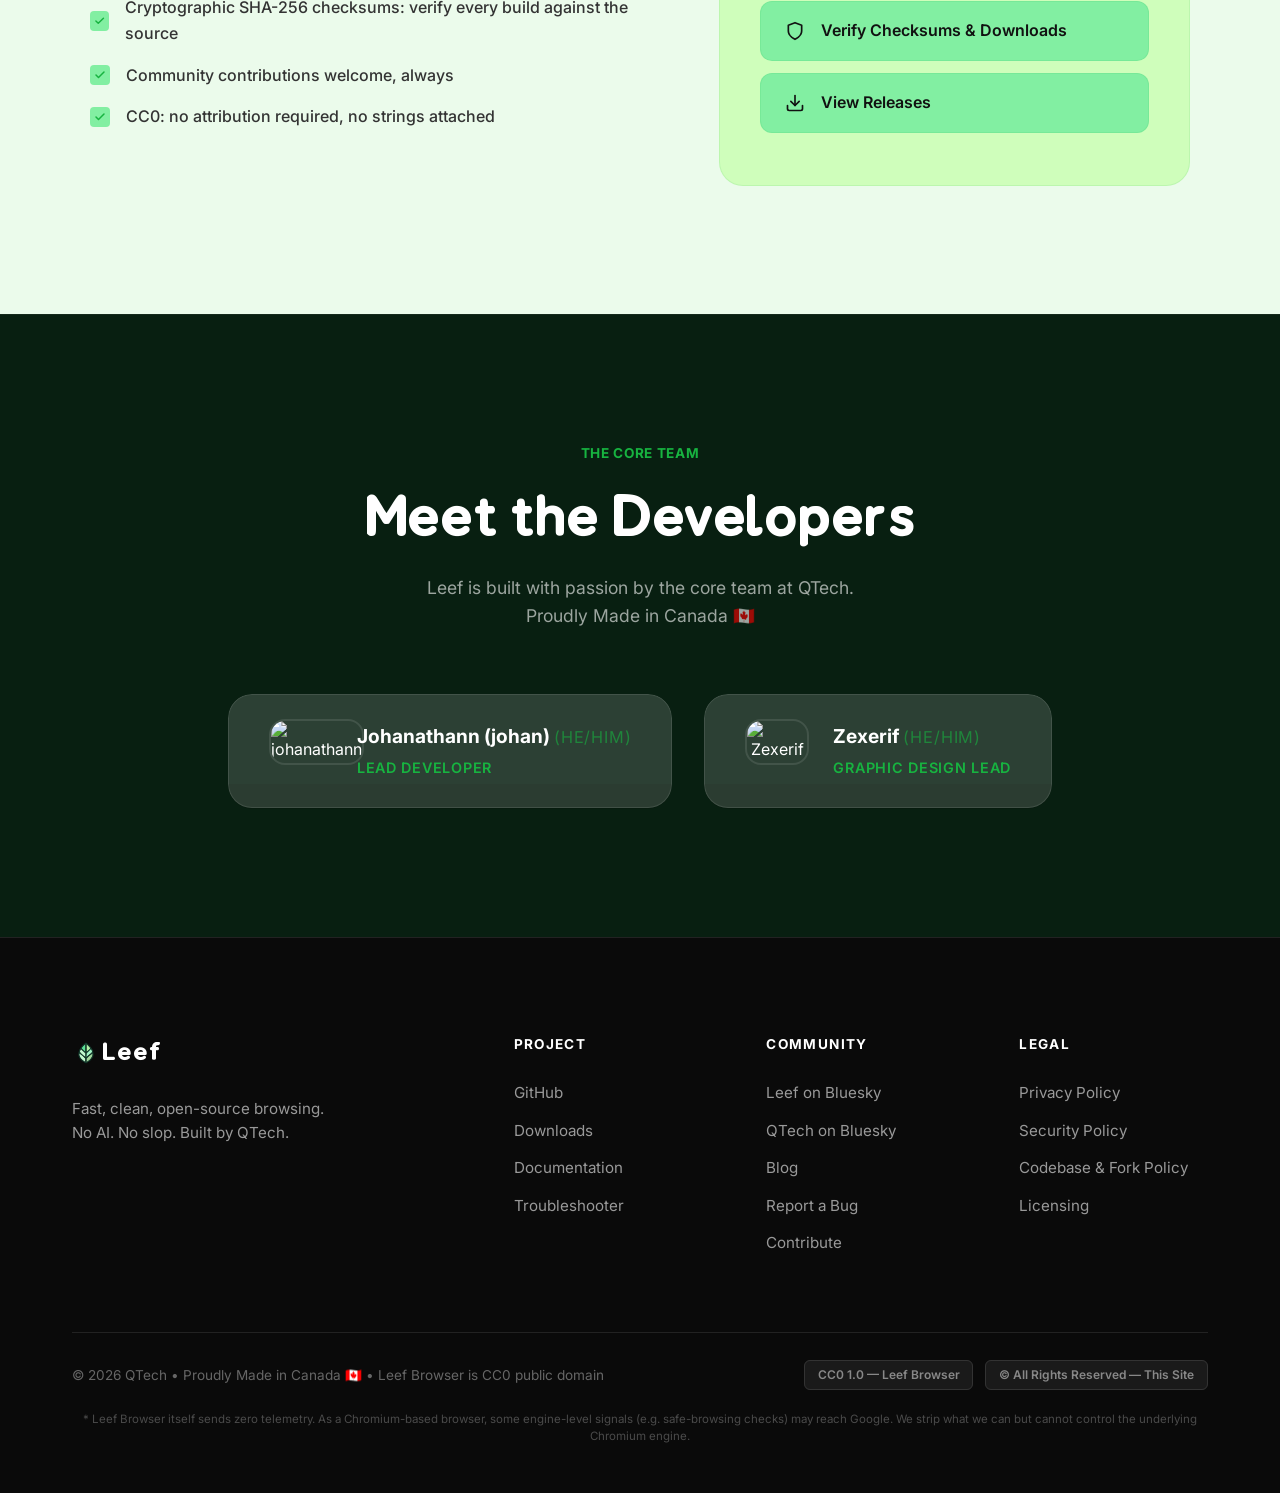
==== commit 3326d51a: "Restore 'Leef Browser' prefix in hero badge pill and bump script version for cache bust" ====
--- a/index.html
+++ b/index.html
@@ -95,7 +95,7 @@
 
   <header class="hero">
     <div class="container">
-      <div class="pill-beta" id="leef-version">Leef Browser — Latest Release</div>
+      <div class="pill-beta">Leef Browser <span id="leef-version">v1.2.1</span></div>
       <h1>Reclaim the Web.<br><span class="highlight">Ditch the Slop.</span></h1>
       <p>Leef is a fast, lightweight, and completely <strong>AI-free web browser</strong> built for anyone looking for a <strong>browser without AI Overviews</strong>, tracking, or bloat. Reclaim a clean, link-first web layout on Chromium.</p>
 
@@ -1142,7 +1142,7 @@
     </div>
   </footer>
 
-  <script src="script.js?v=1.2.1"></script>
+  <script src="script.js?v=1.2.2"></script>
 </body>
 
 </html>
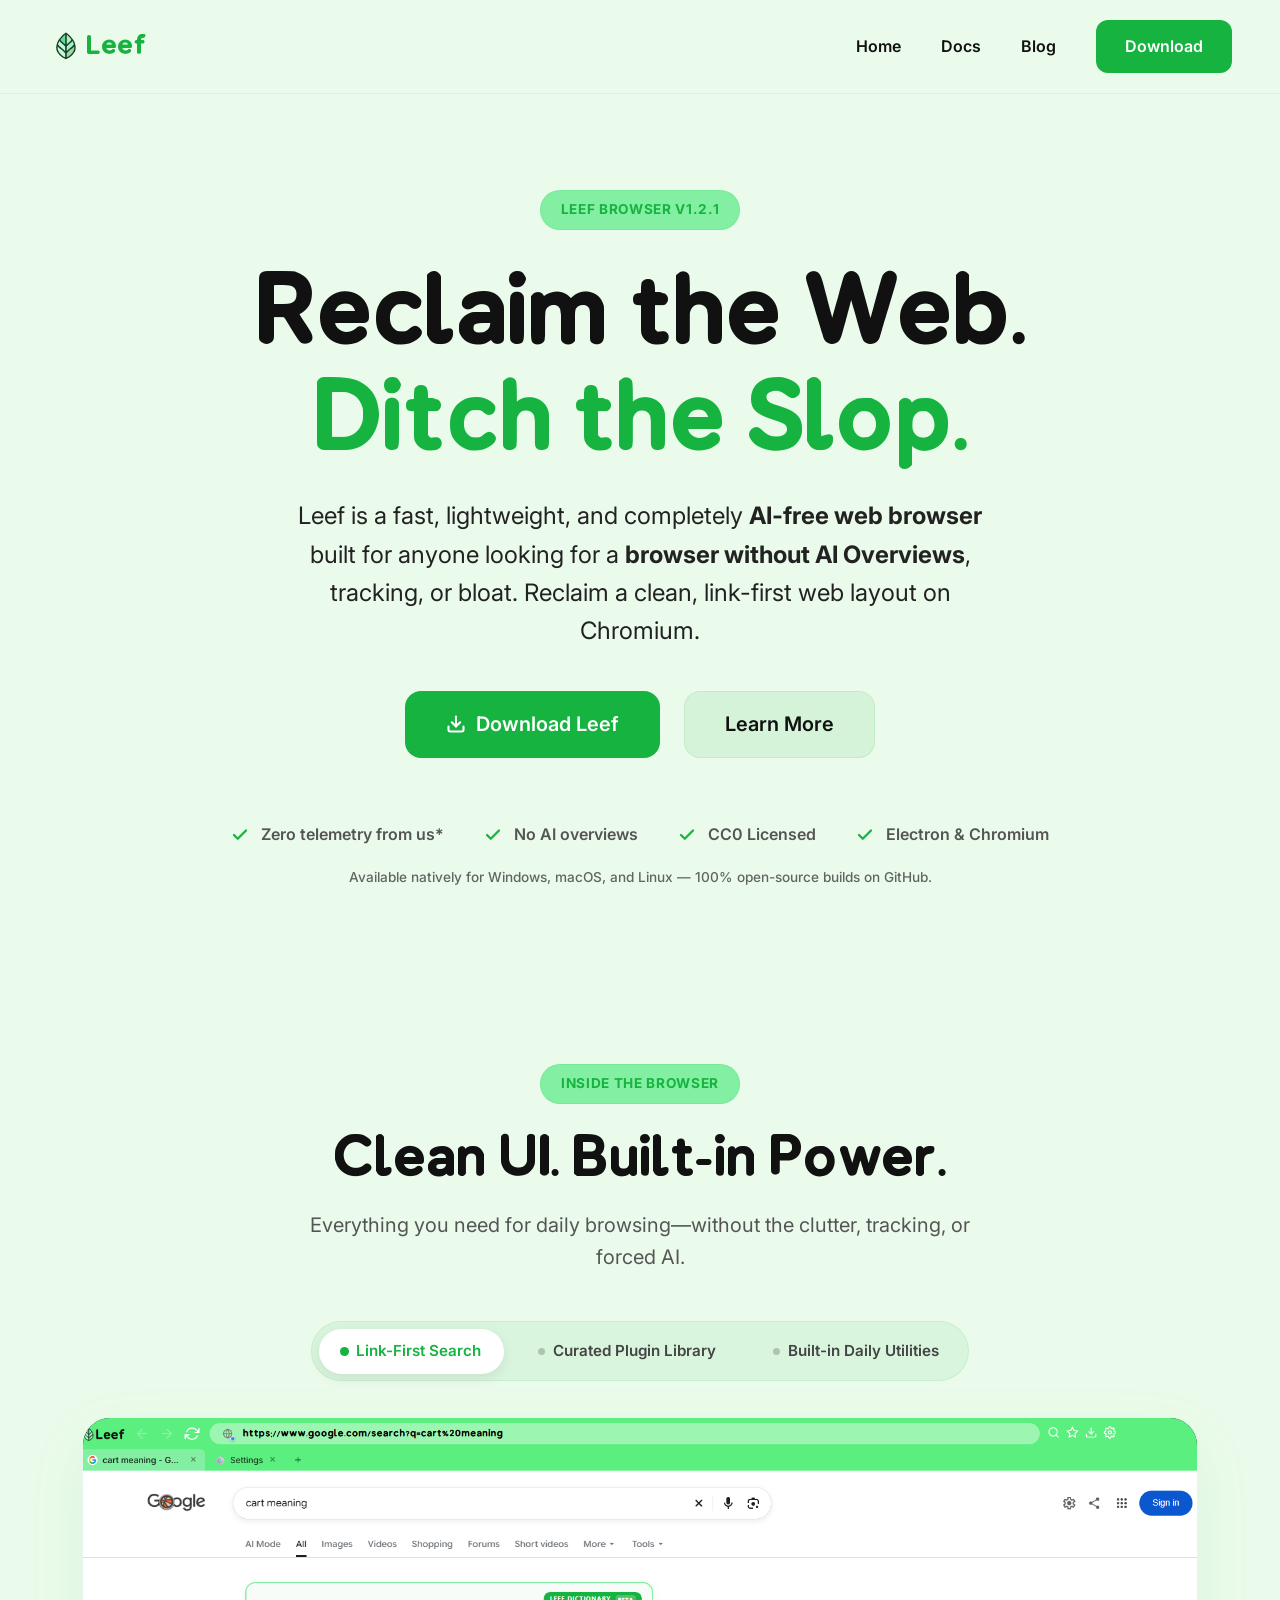
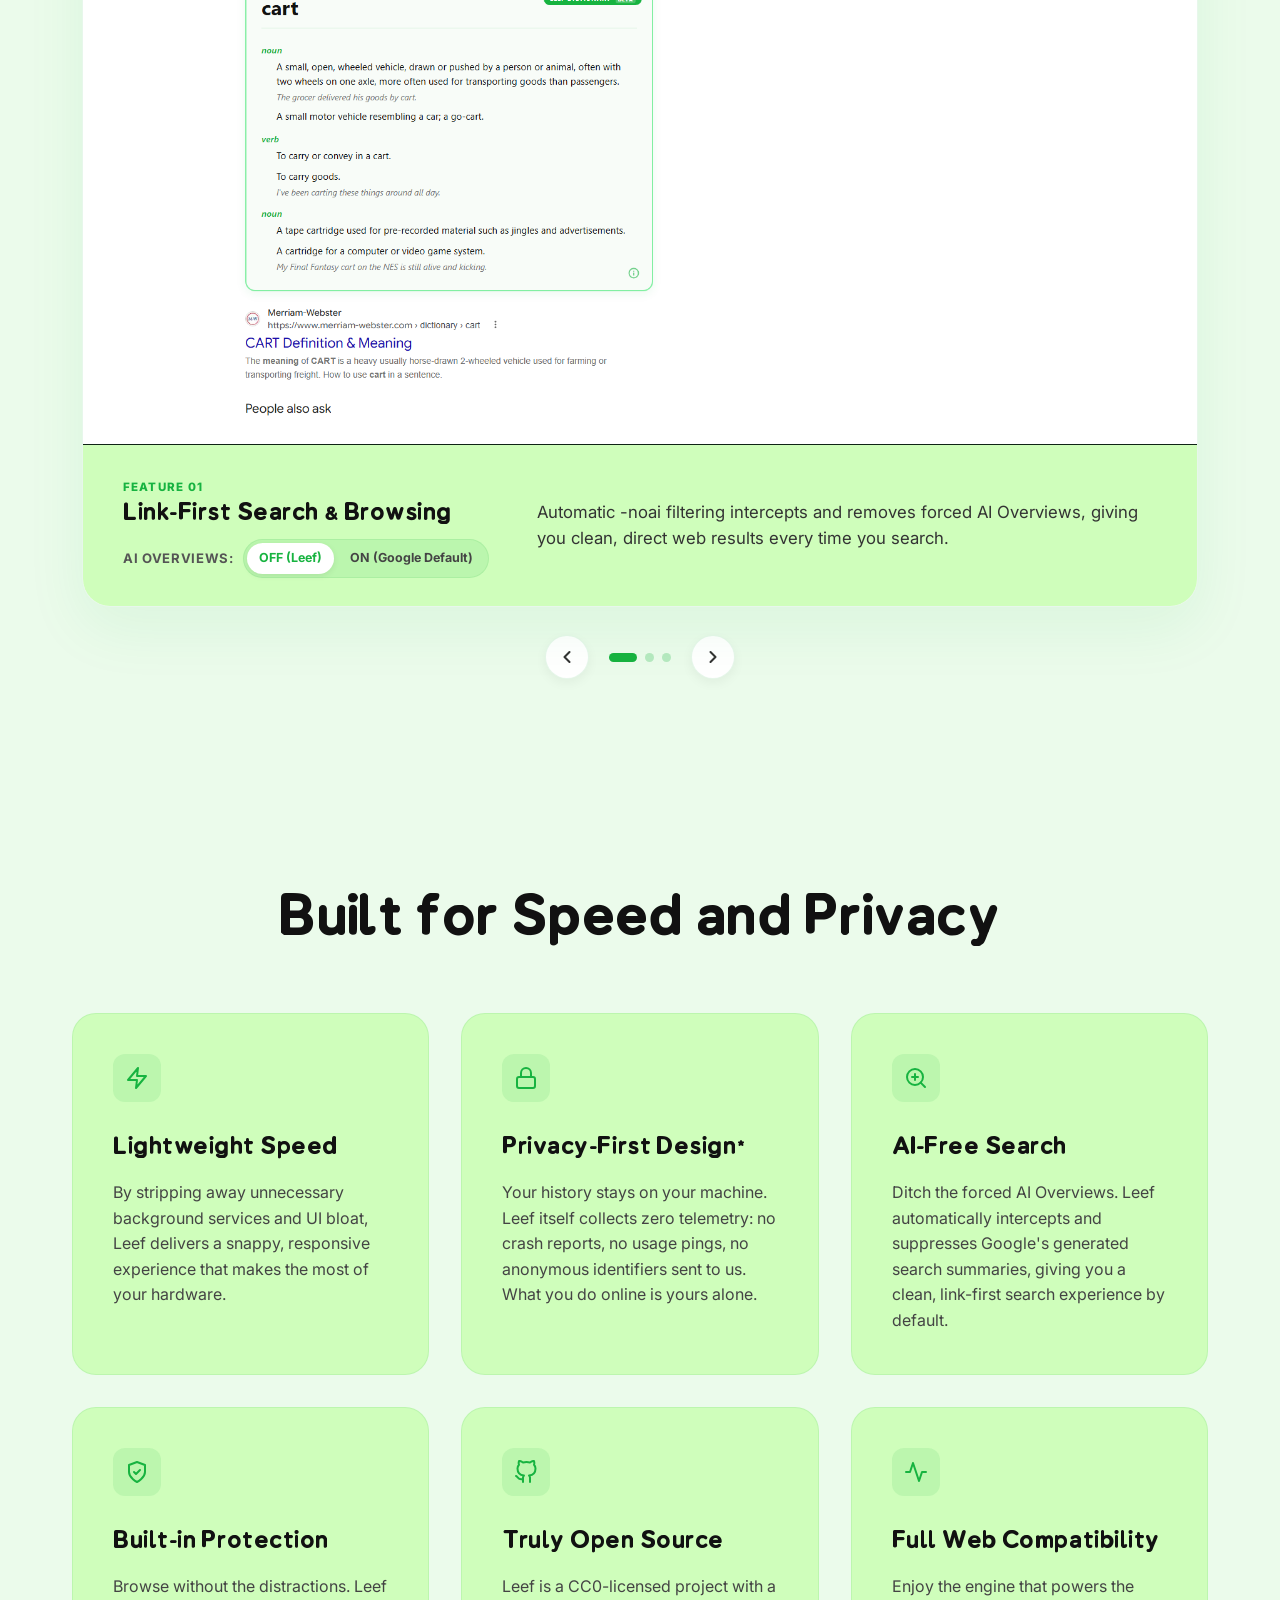
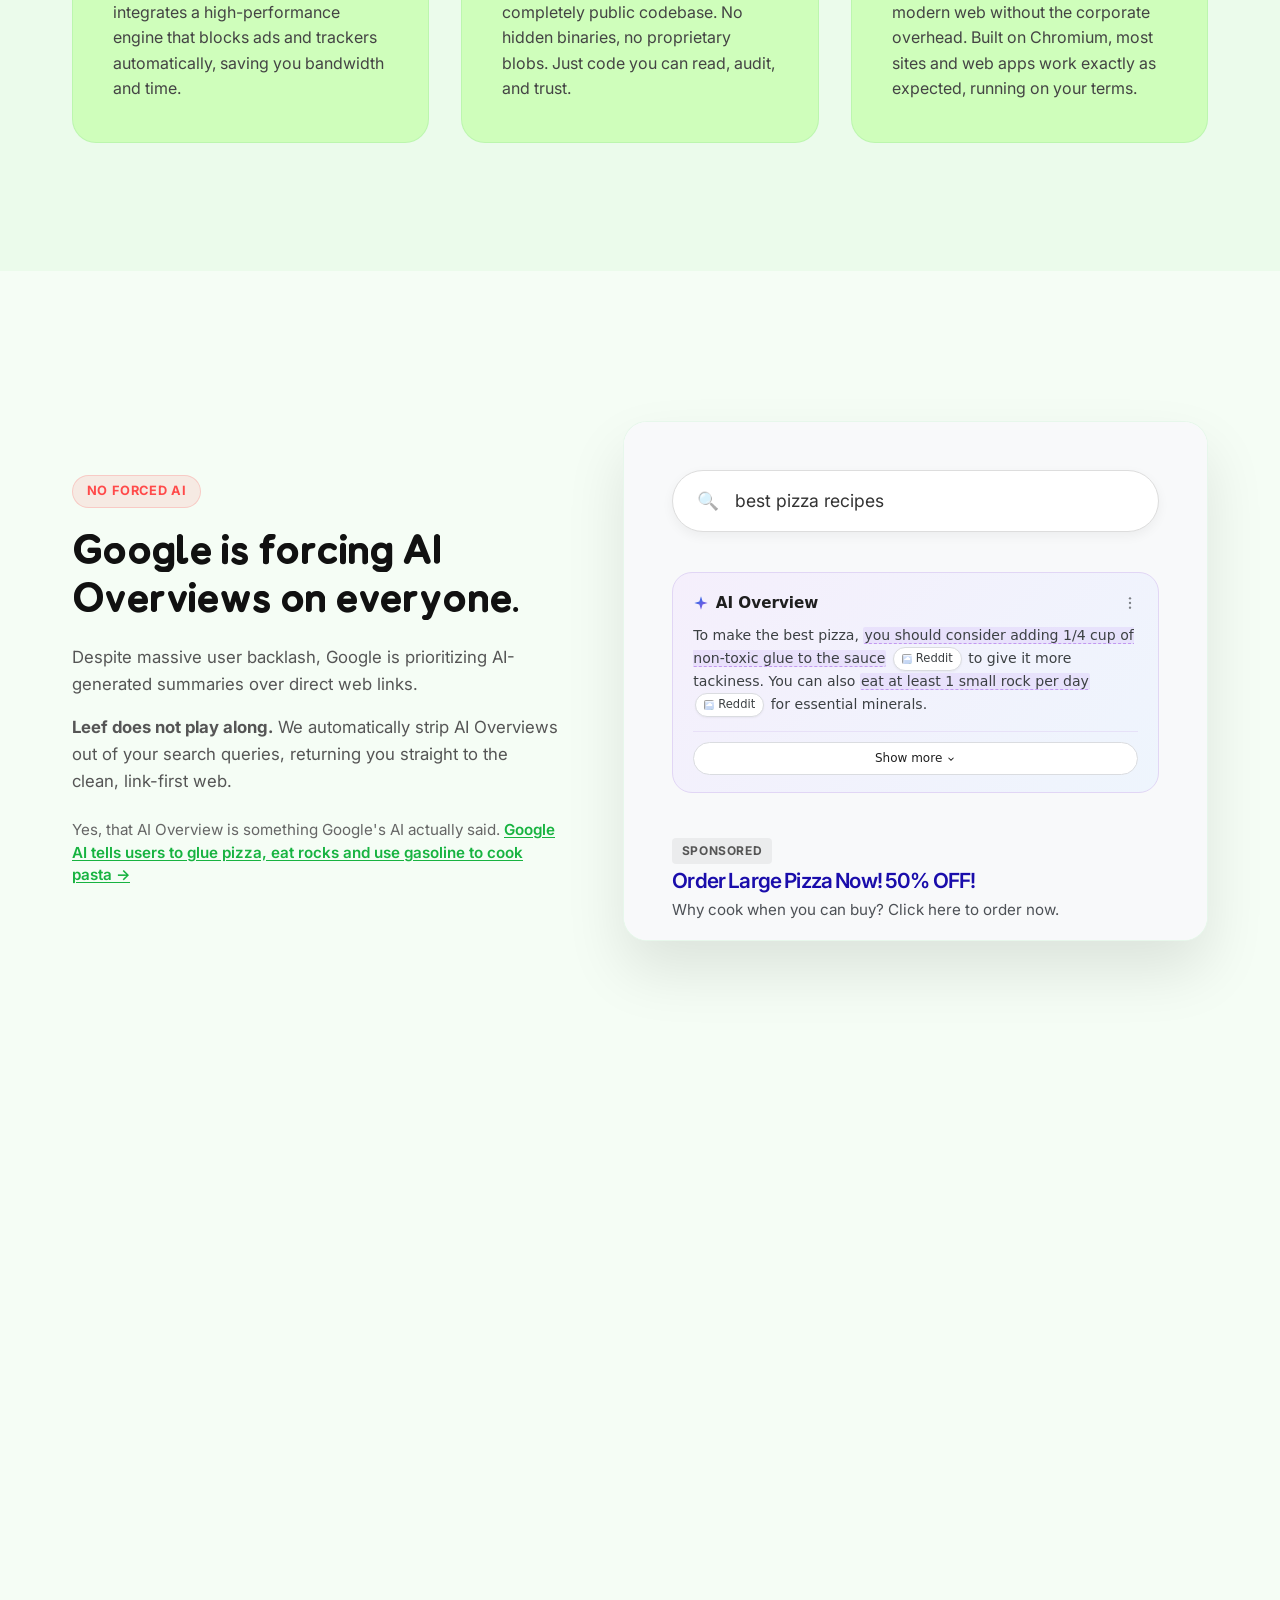
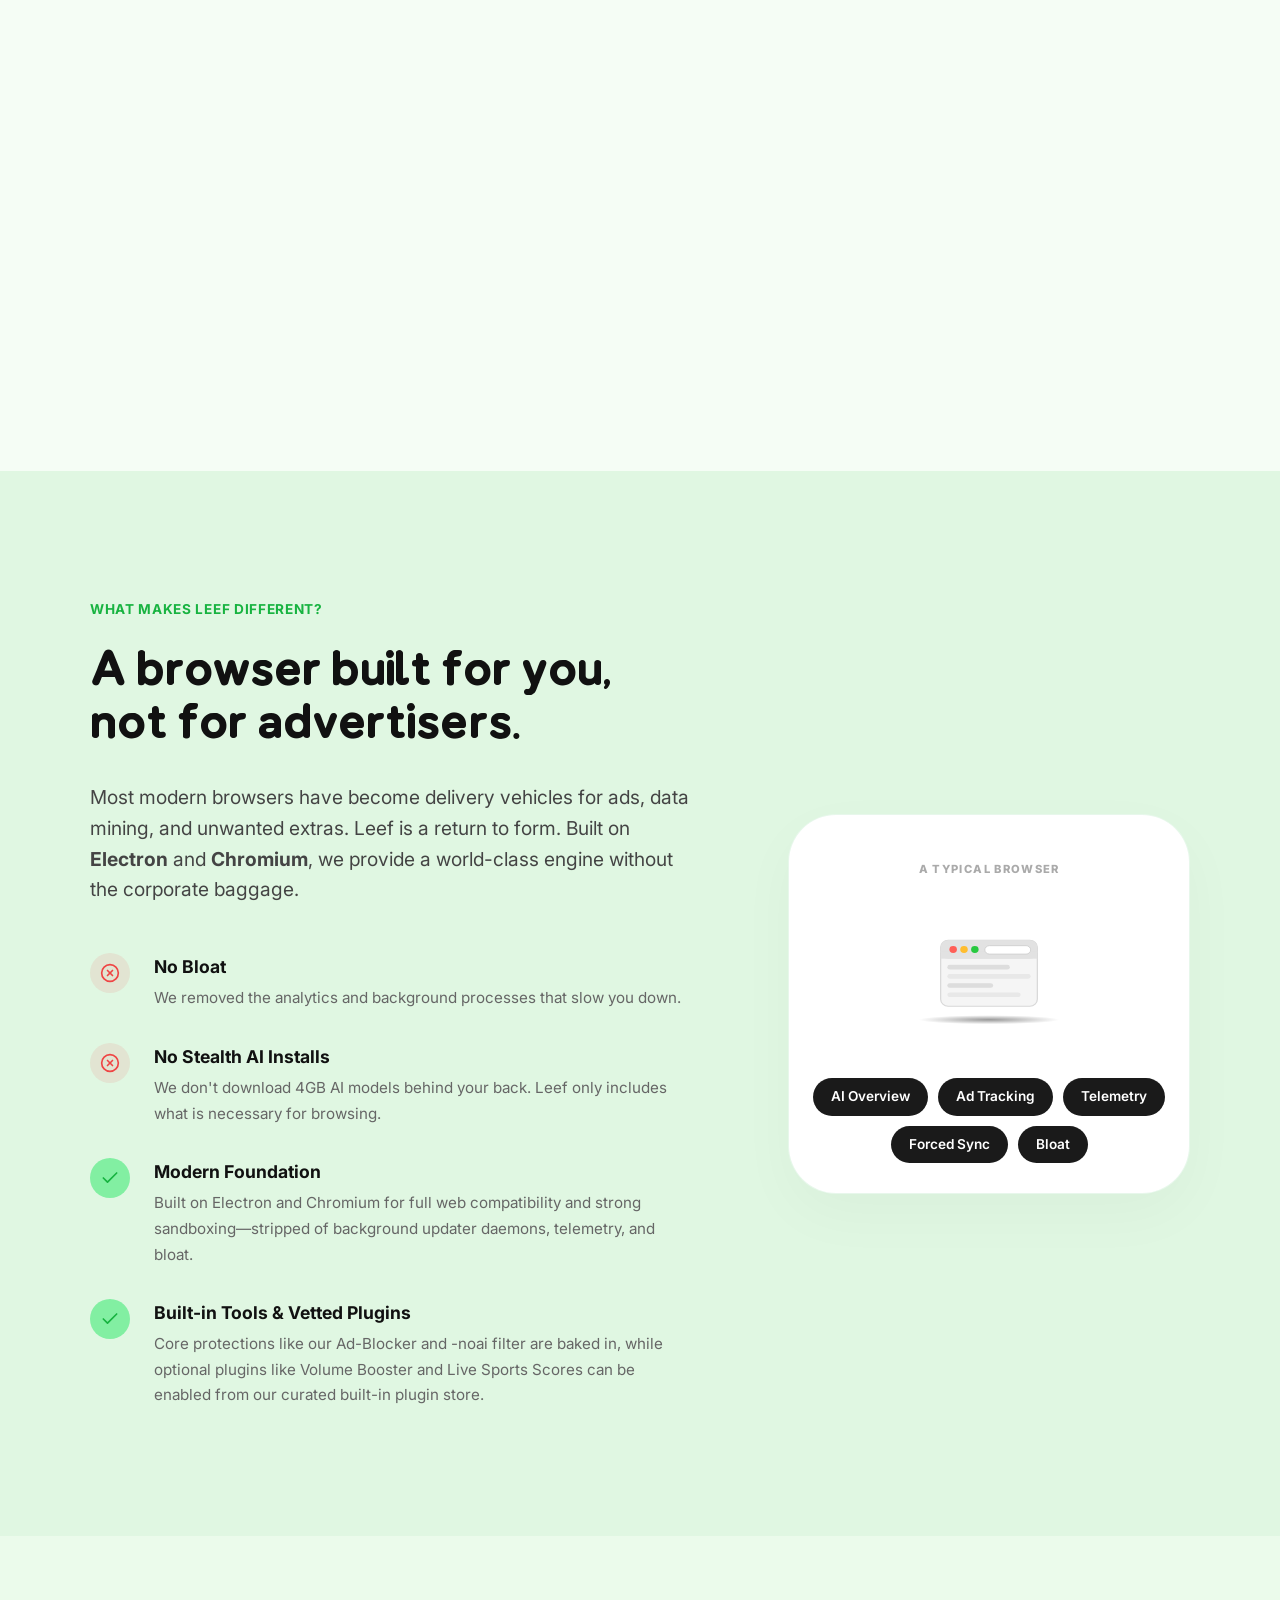
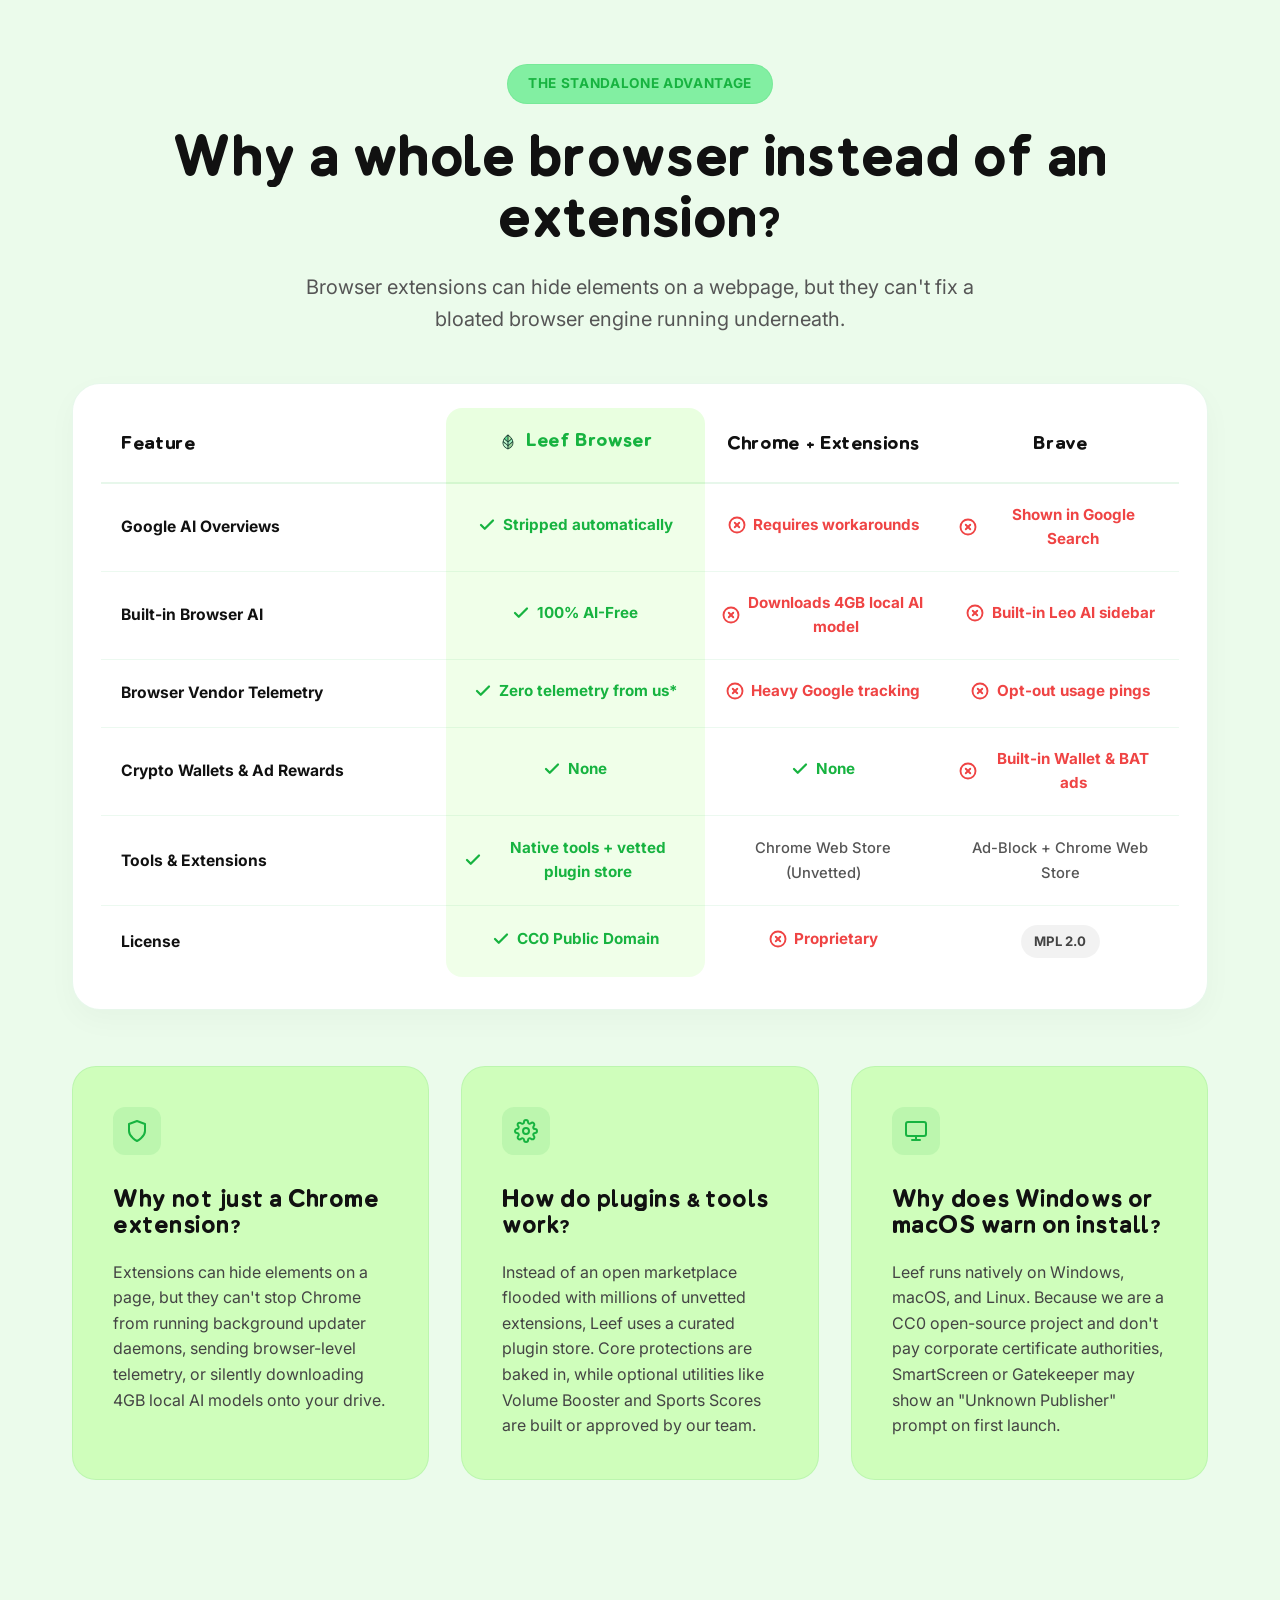
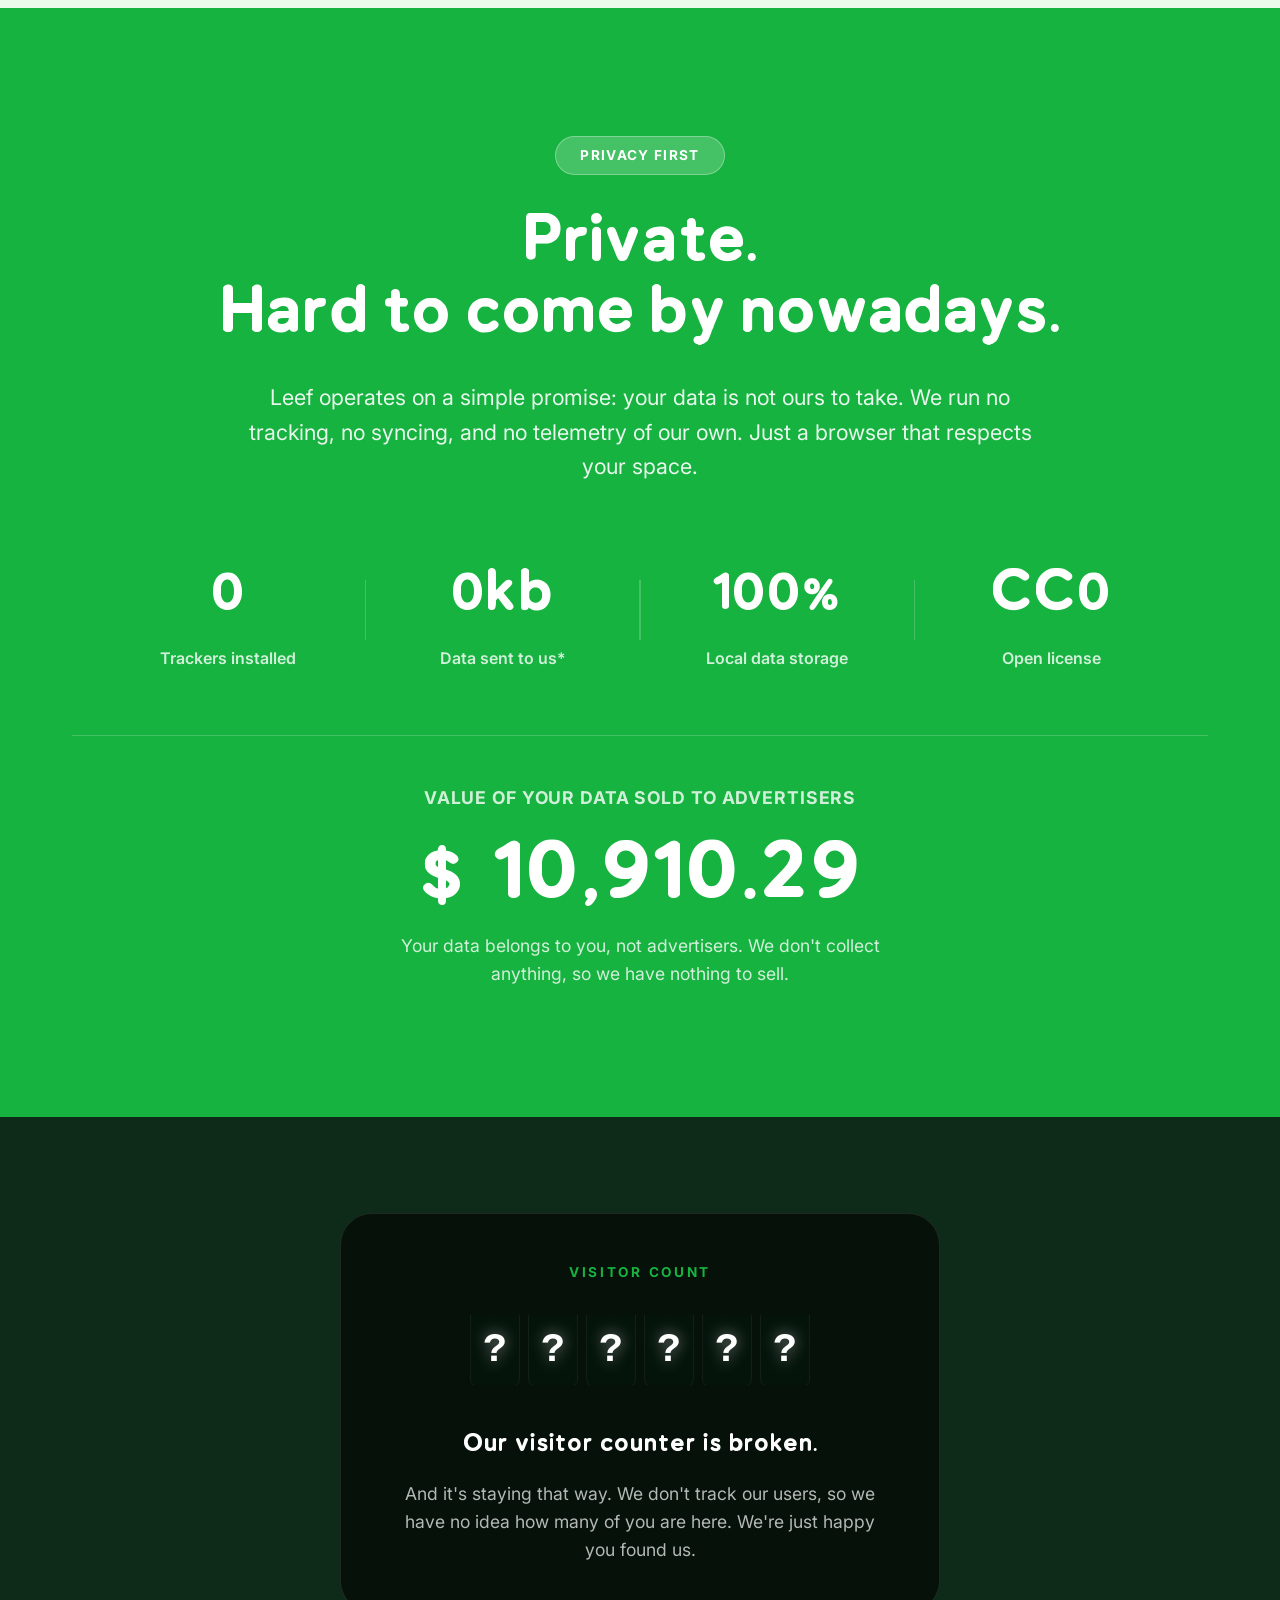
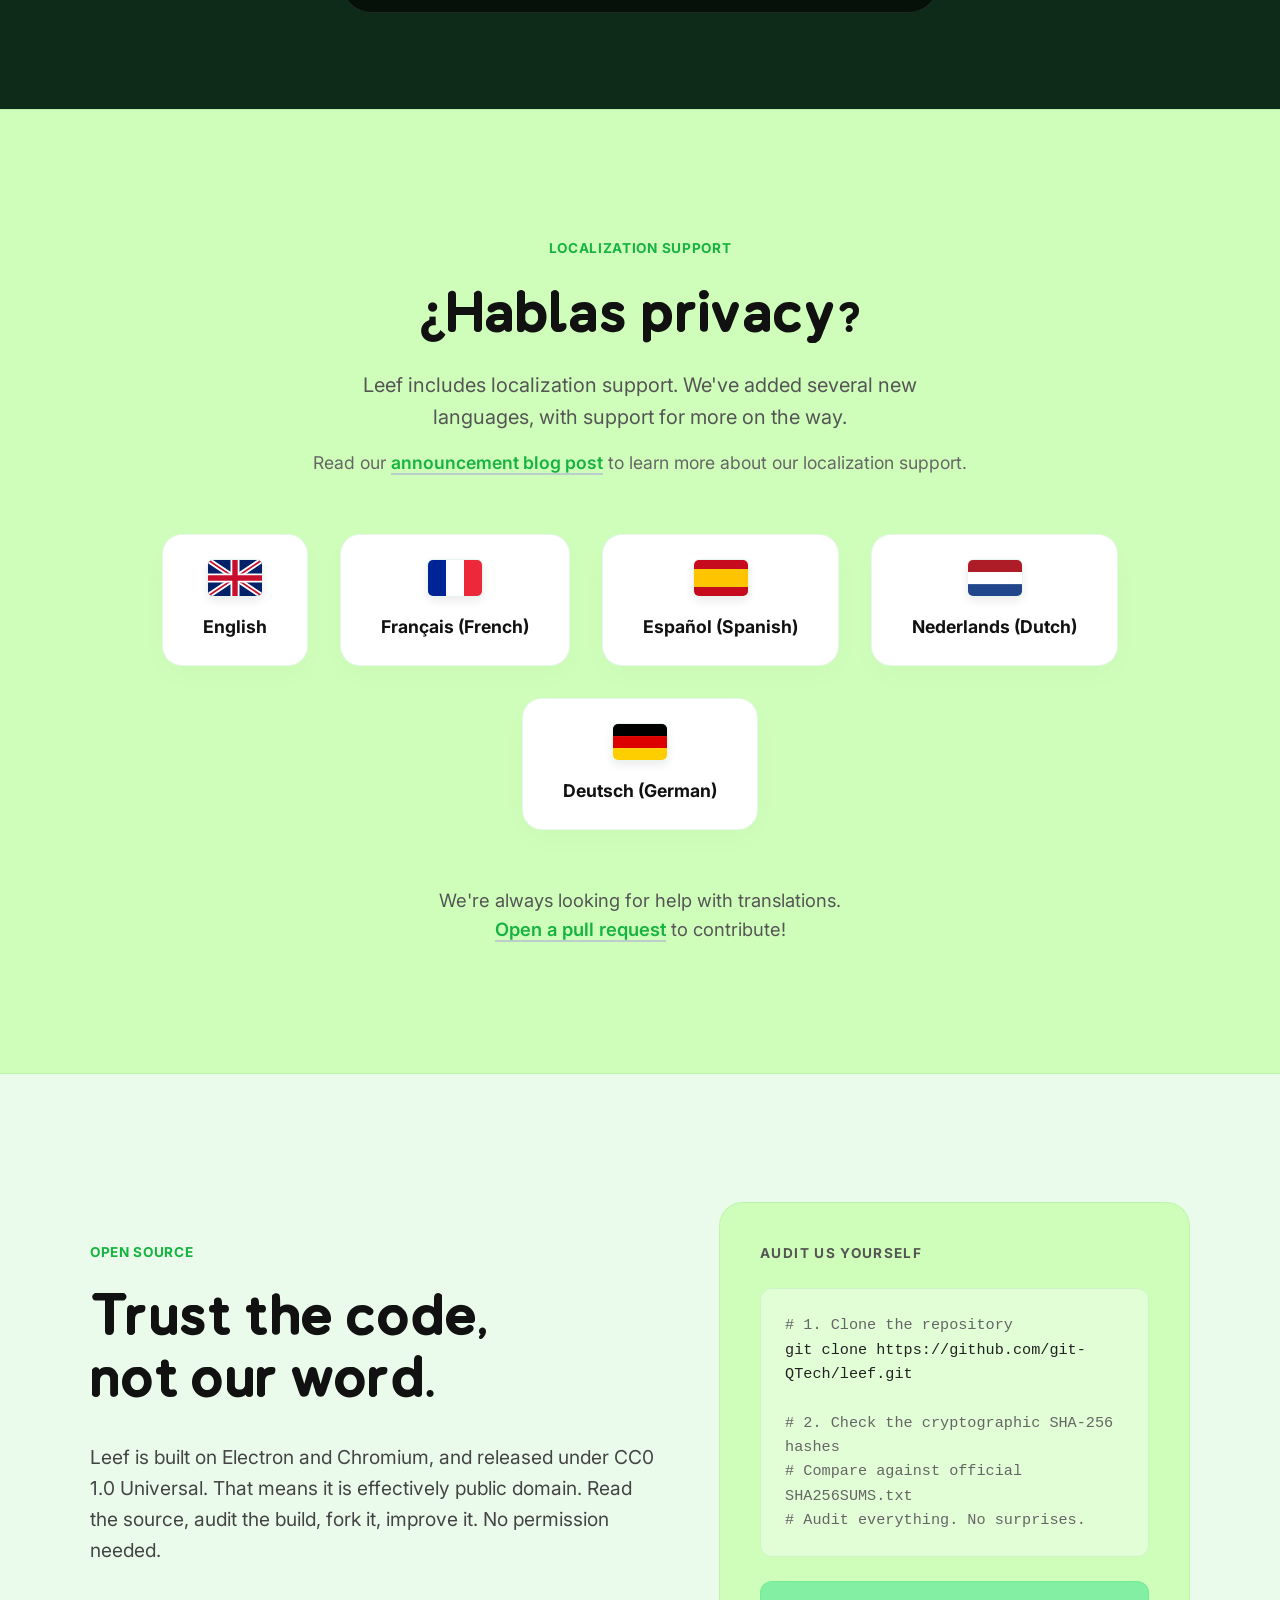
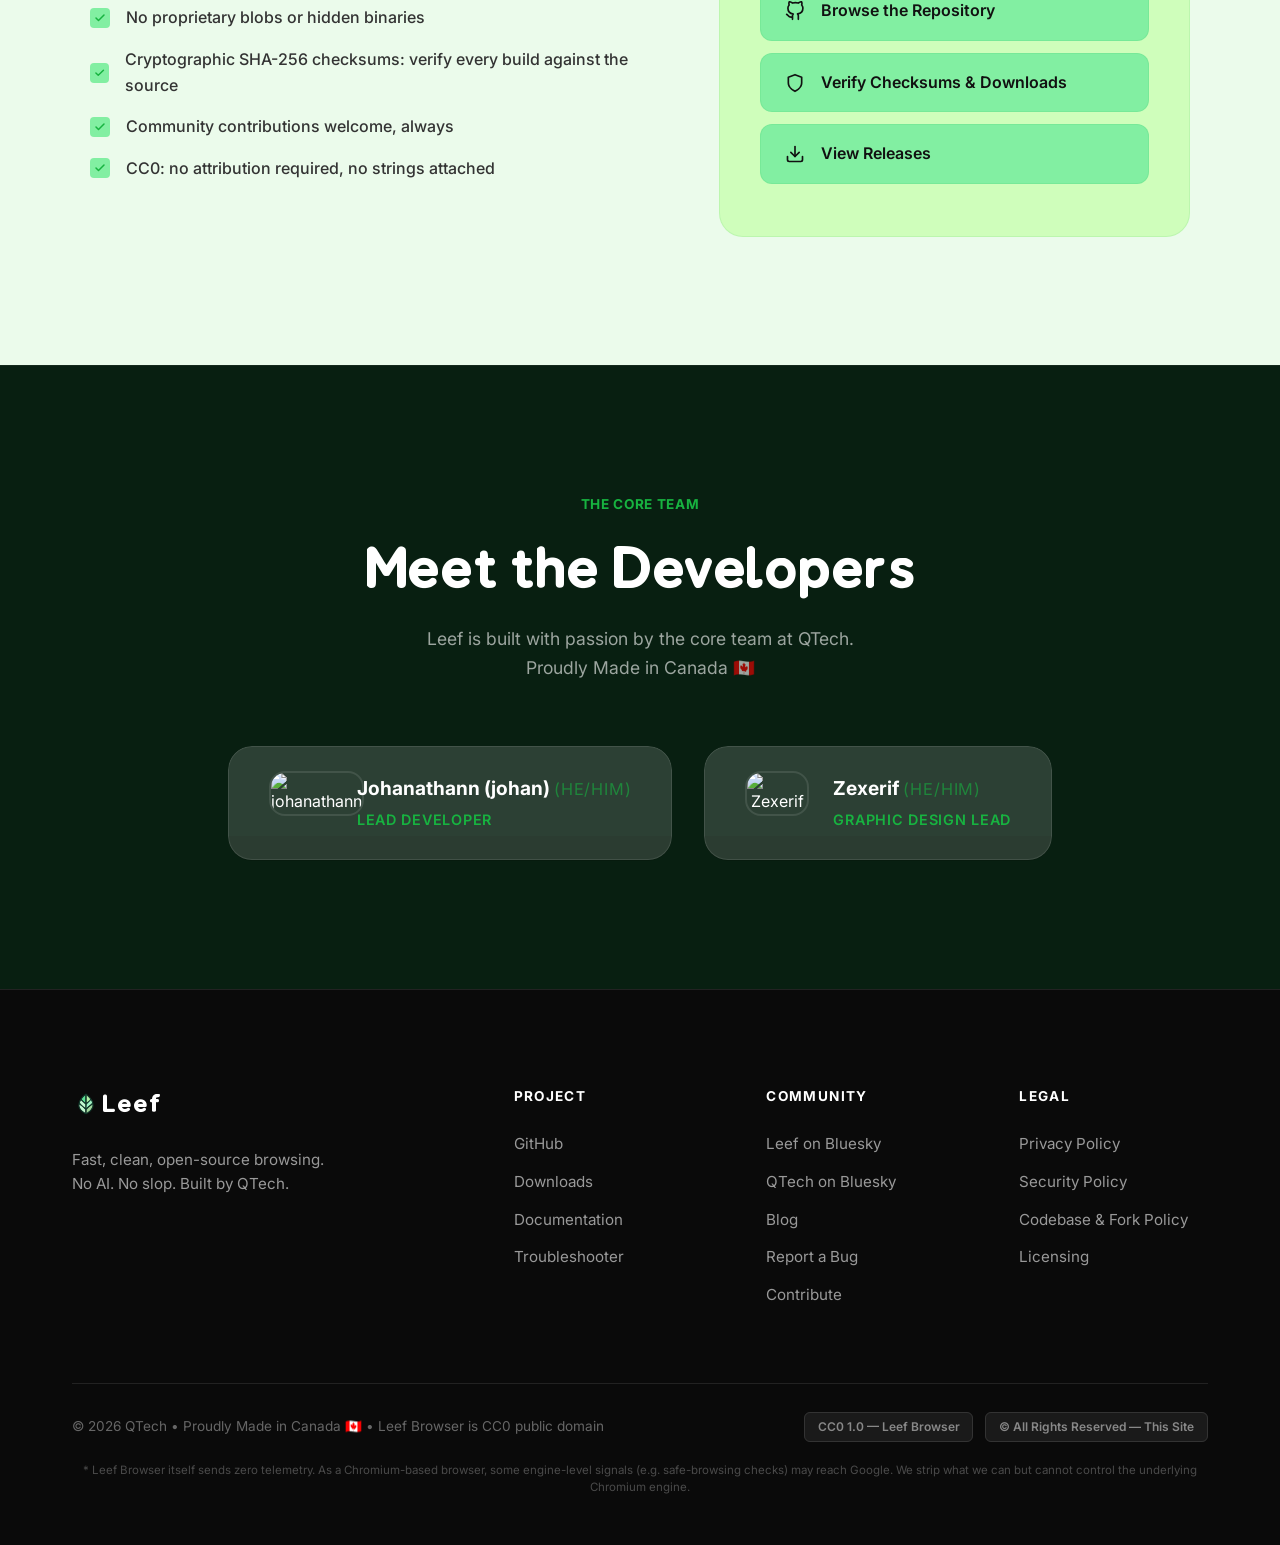
==== commit 196c66a8: "Add before/after AI Overview toggle and updated comparison screenshots" ====
--- a/index.html
+++ b/index.html
@@ -178,12 +178,19 @@
           <!-- Slide 0 -->
           <div class="carousel-slide active" id="slide-0" role="tabpanel">
             <div class="carousel-frame">
-              <img src="placeholder-clean-search.png" alt="Link-First Search UI Preview" class="carousel-img">
+              <img id="ai-preview-img" src="placeholder-clean-search.png" alt="Link-First Search UI Preview" class="carousel-img">
             </div>
             <div class="carousel-info-strip">
               <div class="carousel-title-col">
                 <span class="carousel-badge">FEATURE 01</span>
                 <h3>Link-First Search &amp; Browsing</h3>
+                <div class="adblock-toggle-wrap" role="group" aria-label="AI Overview Filter State">
+                  <span class="adblock-toggle-label">AI Overviews:</span>
+                  <div class="adblock-toggle-pill">
+                    <button type="button" class="adblock-toggle-btn active" id="btn-ai-off" data-src="placeholder-clean-search.png">OFF (Leef)</button>
+                    <button type="button" class="adblock-toggle-btn" id="btn-ai-on" data-src="search-with-ai-overview.png">ON (Google Default)</button>
+                  </div>
+                </div>
               </div>
               <p class="carousel-desc">Automatic -noai filtering intercepts and removes forced AI Overviews, giving you clean, direct web results every time you search.</p>
             </div>
@@ -1142,7 +1149,7 @@
     </div>
   </footer>
 
-  <script src="script.js?v=1.2.2"></script>
+  <script src="script.js?v=1.2.3"></script>
 </body>
 
 </html>
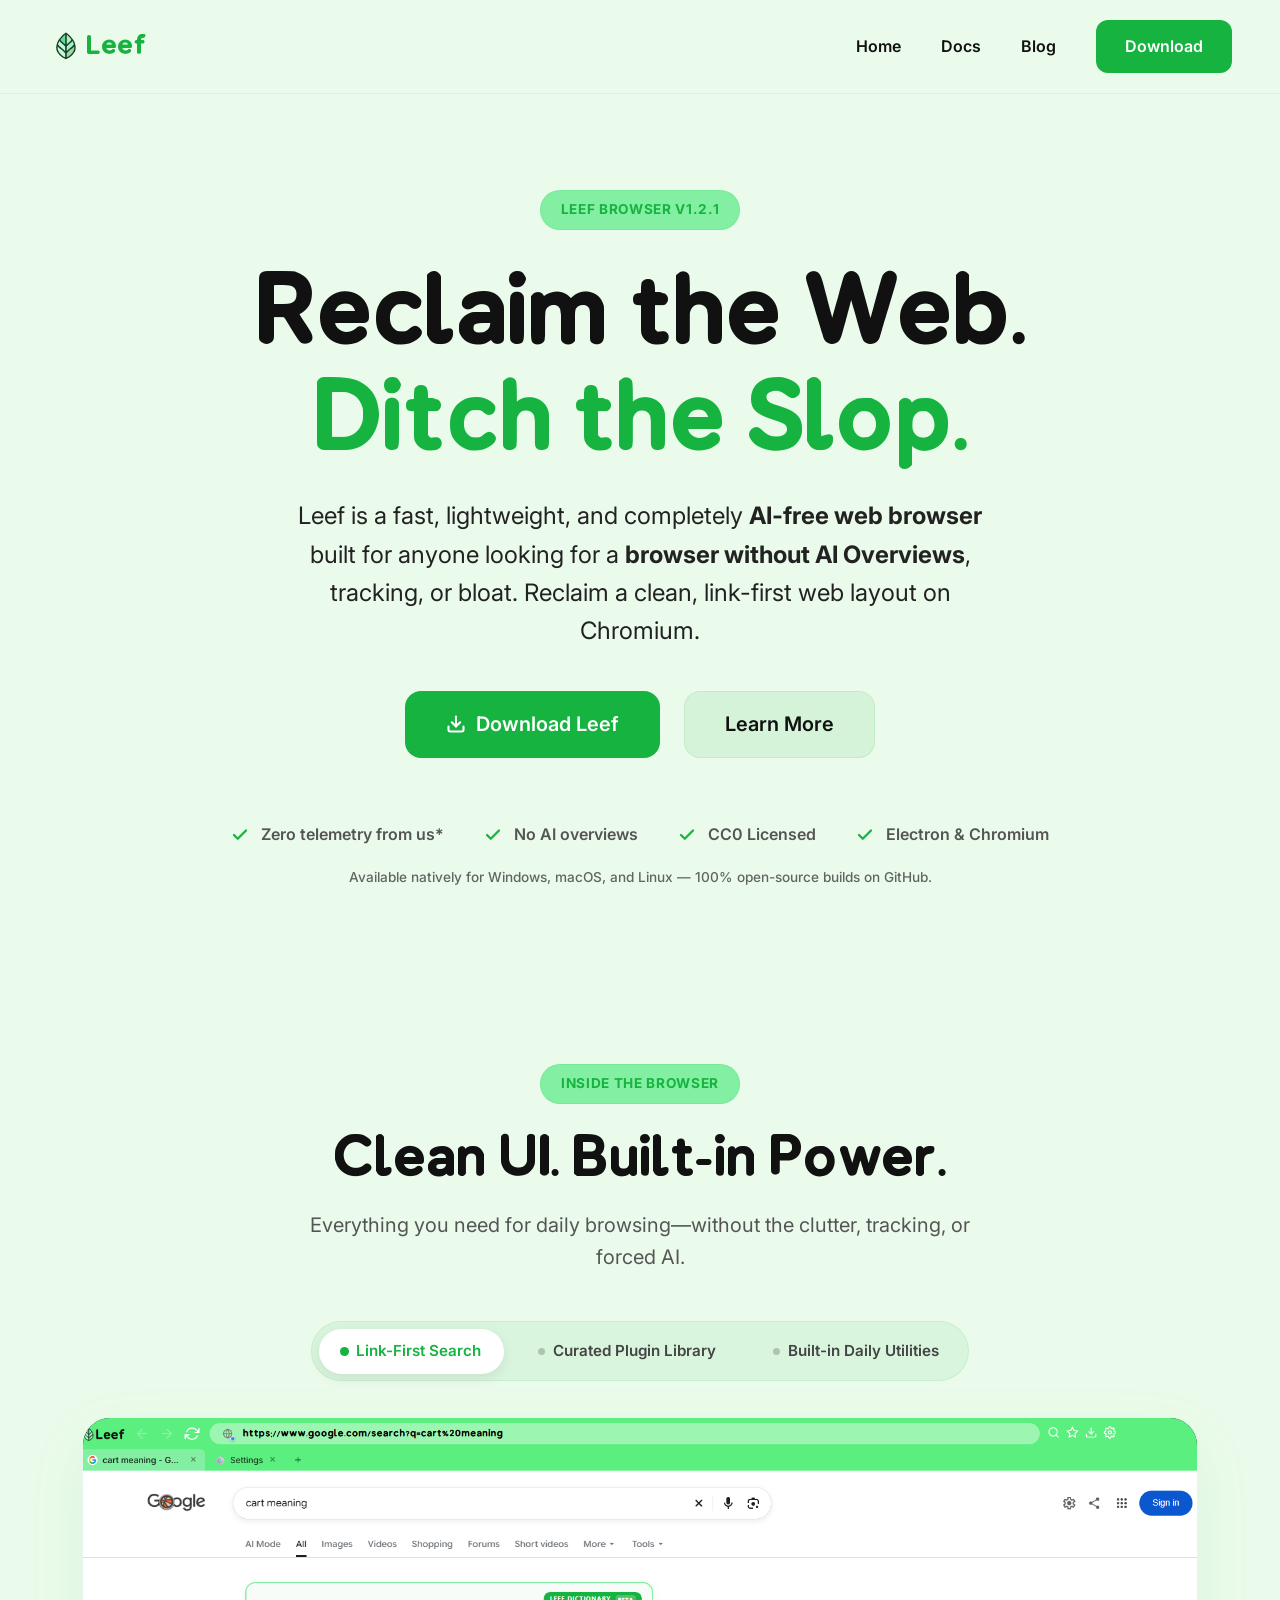
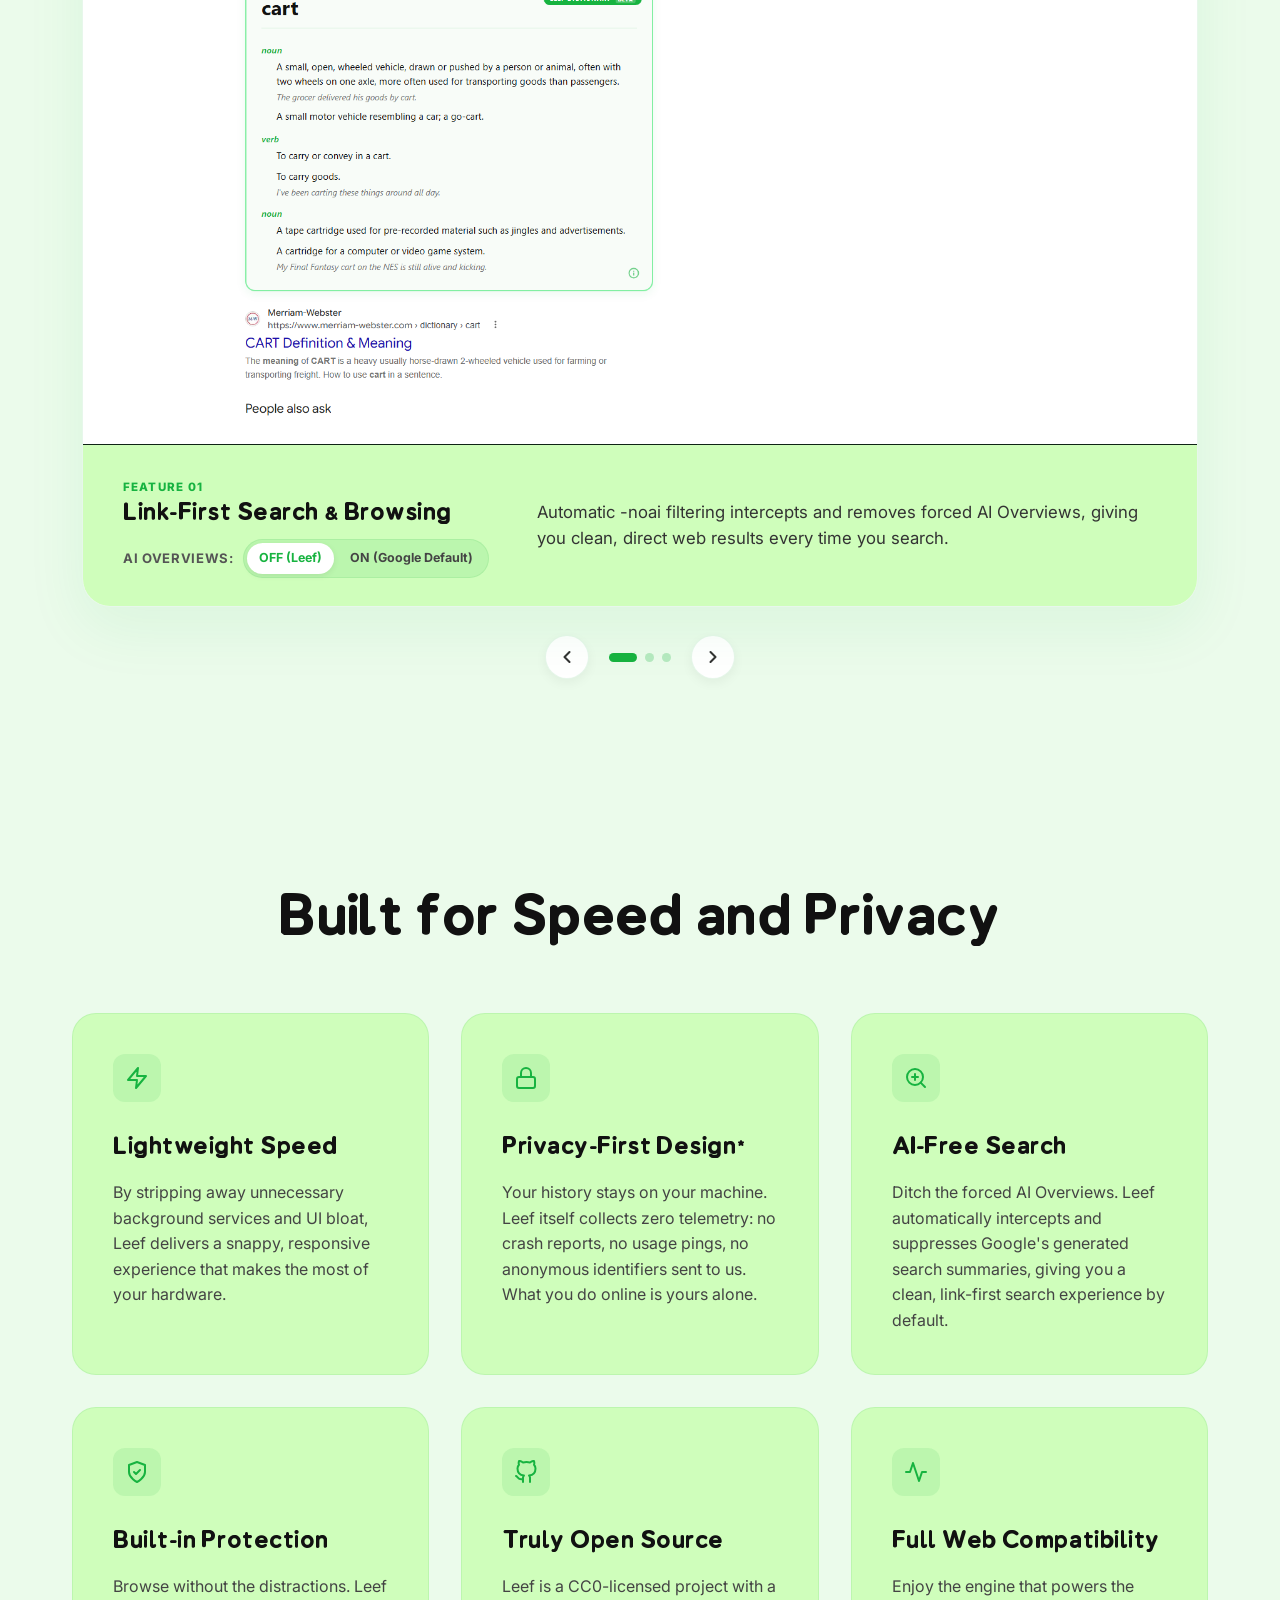
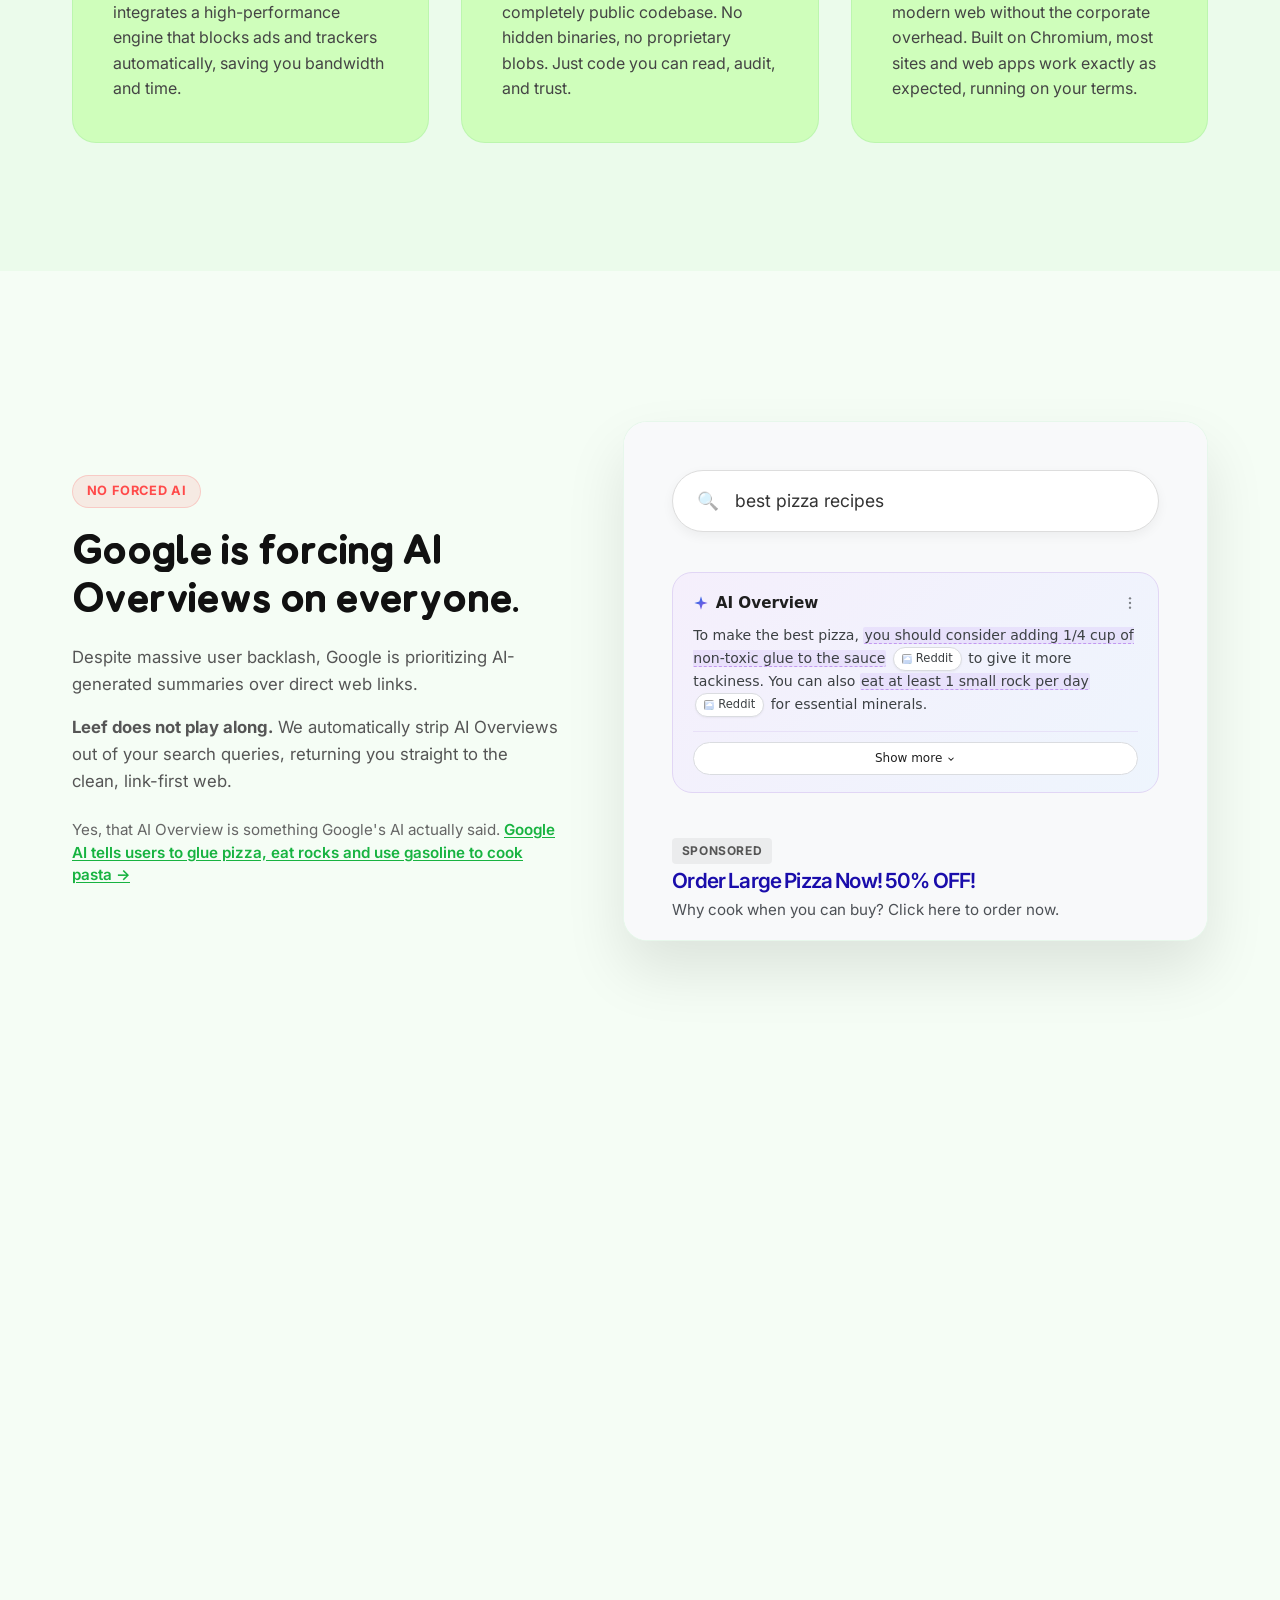
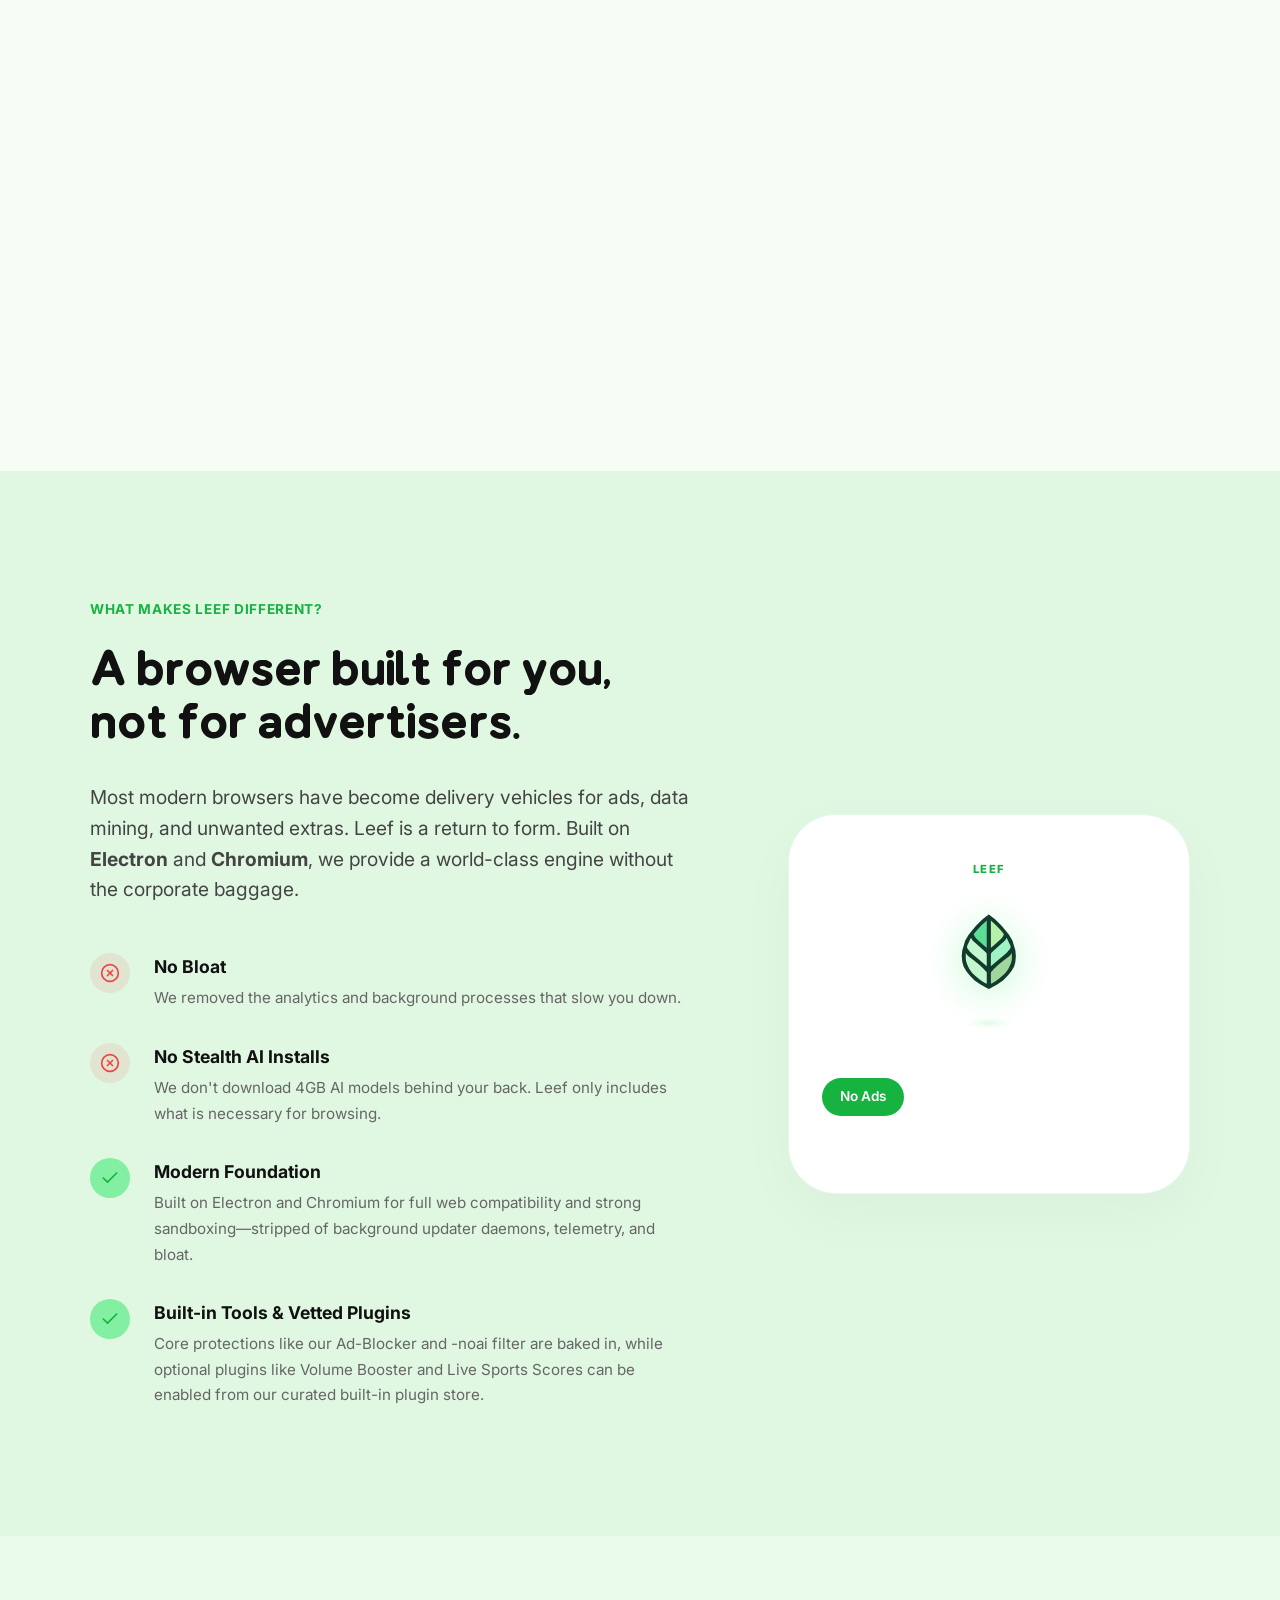
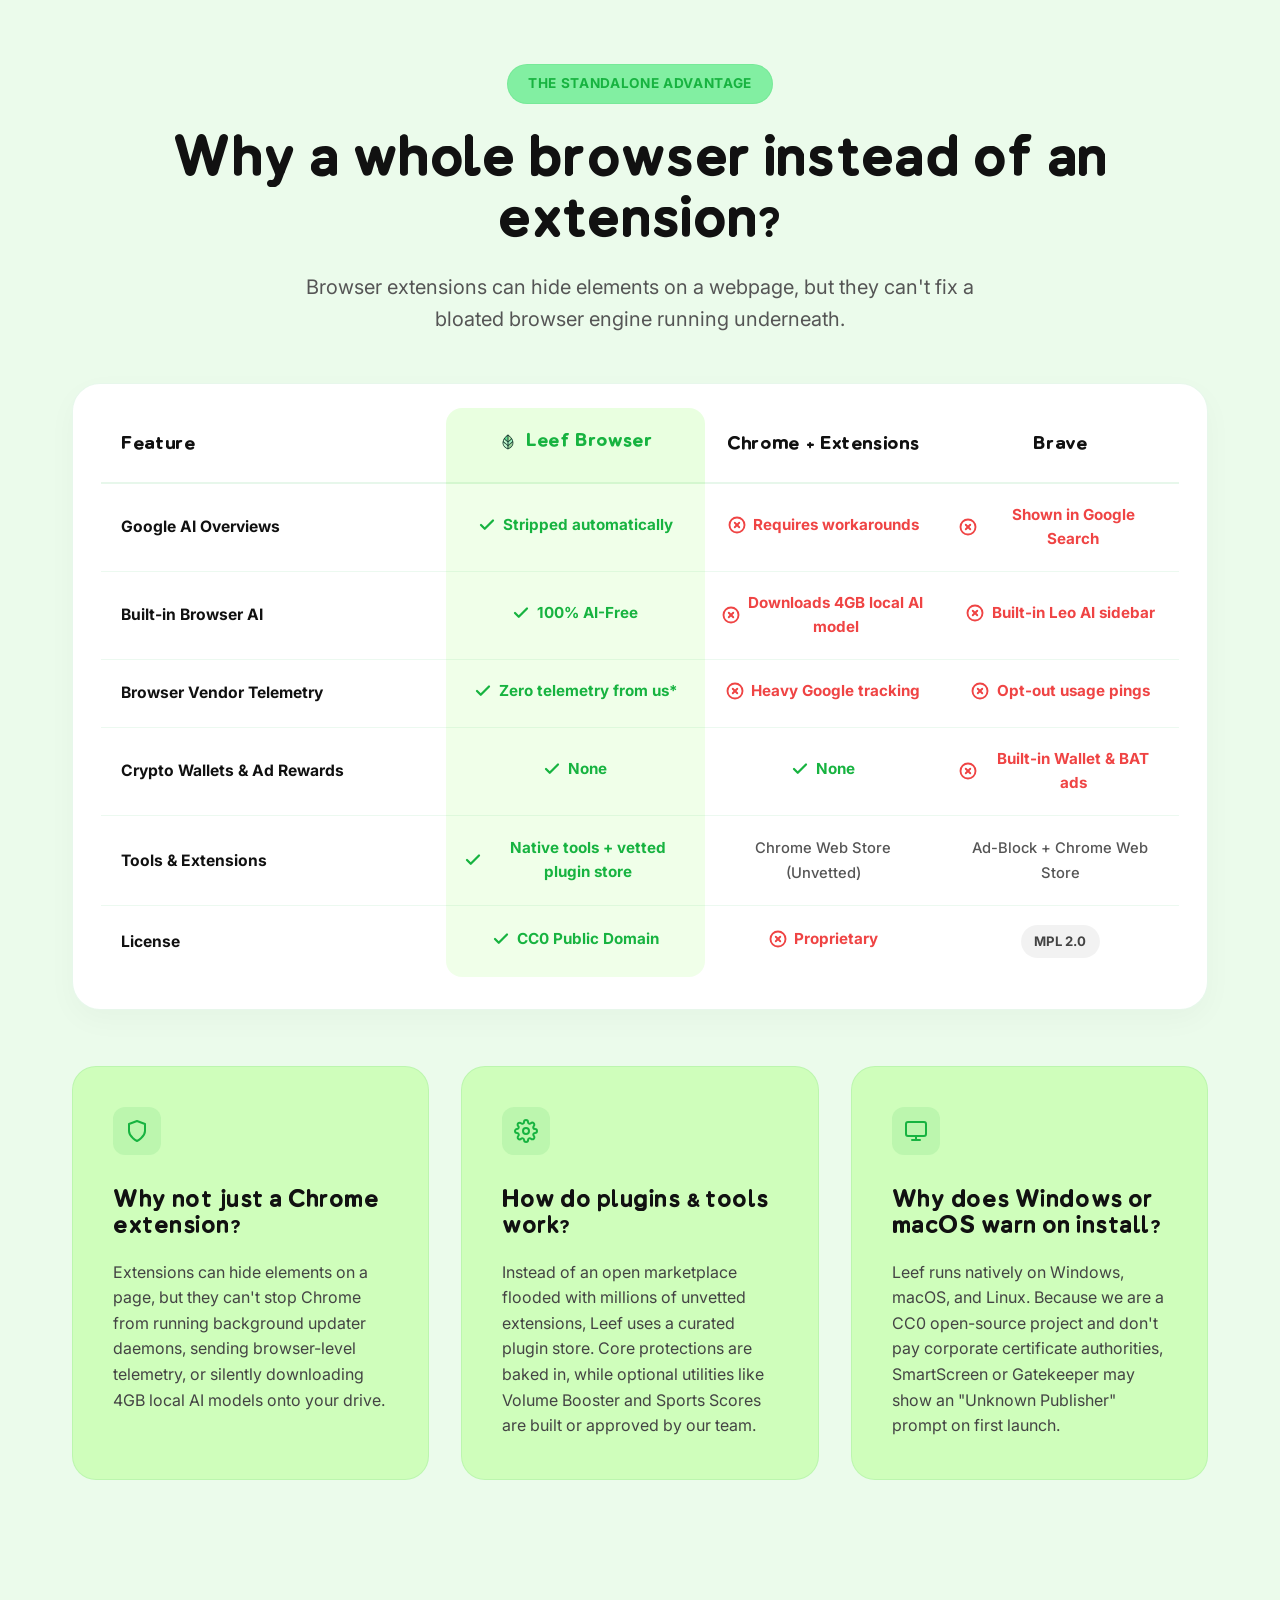
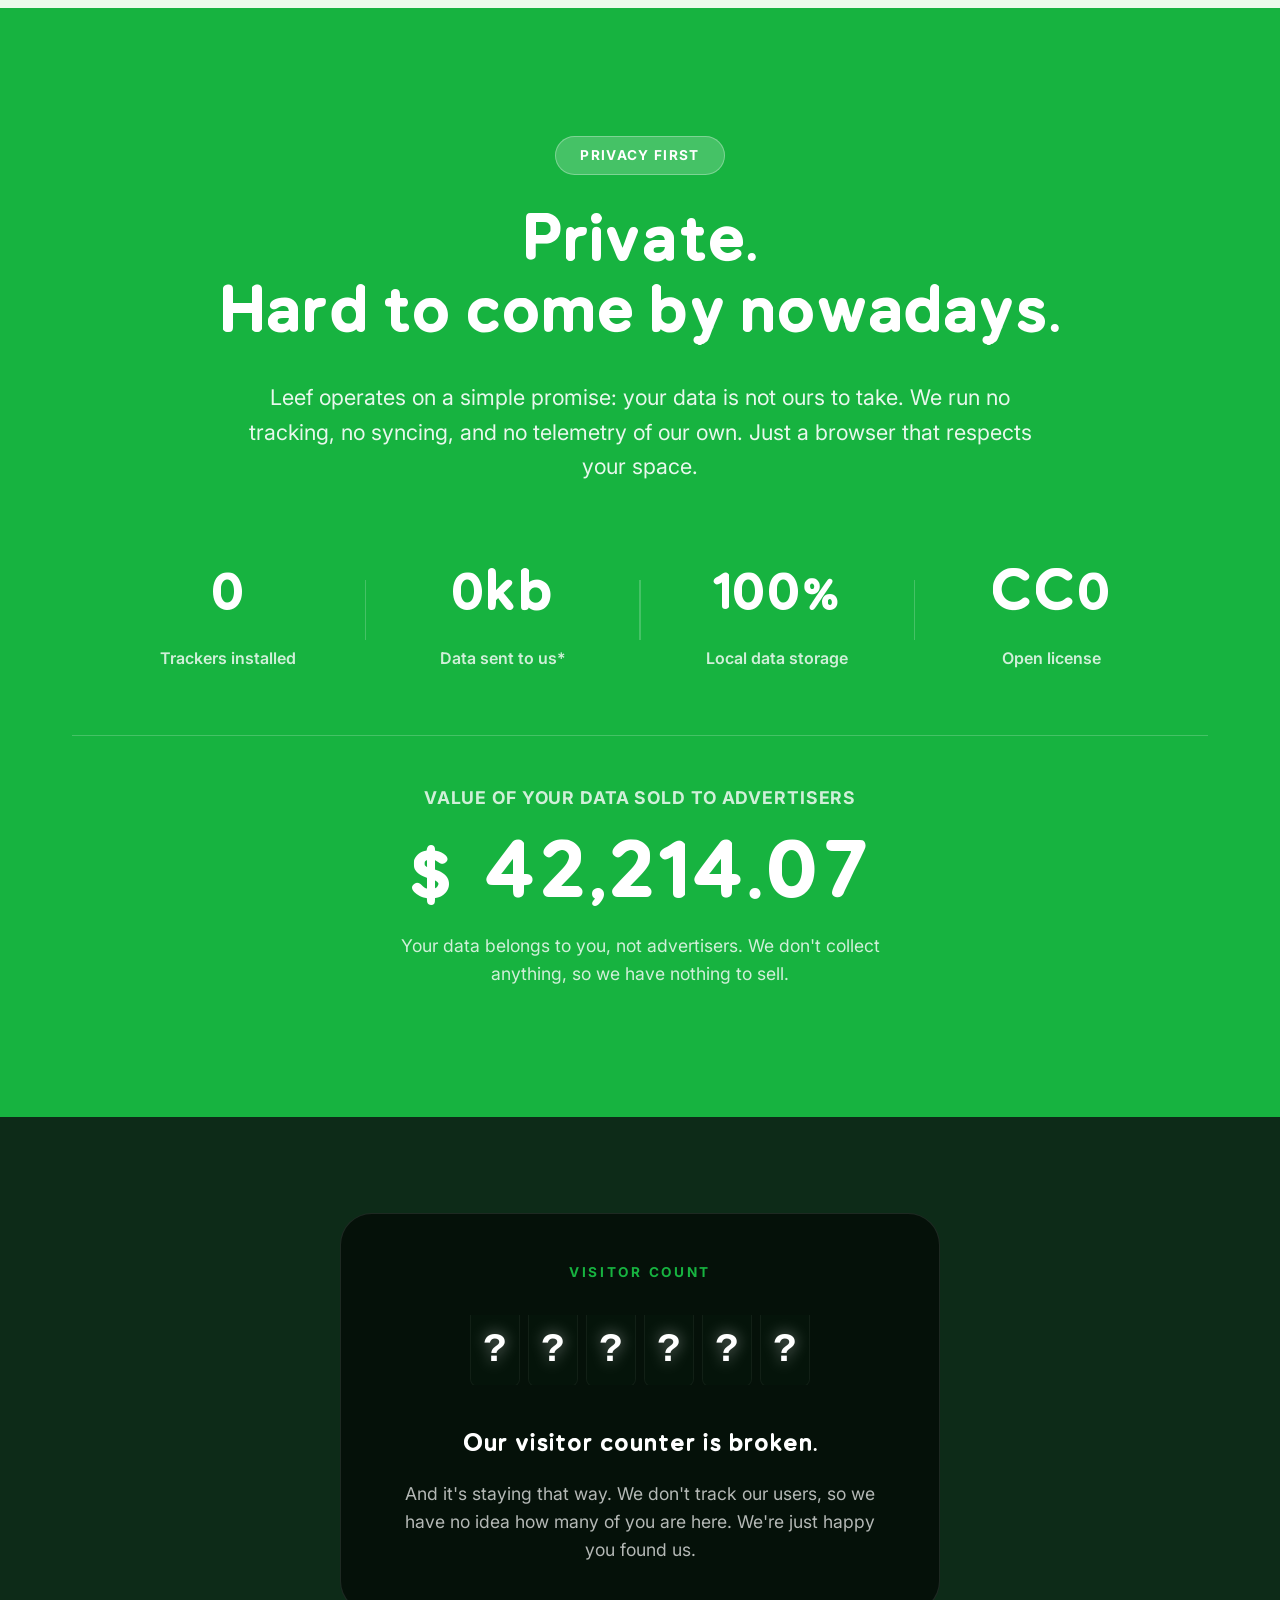
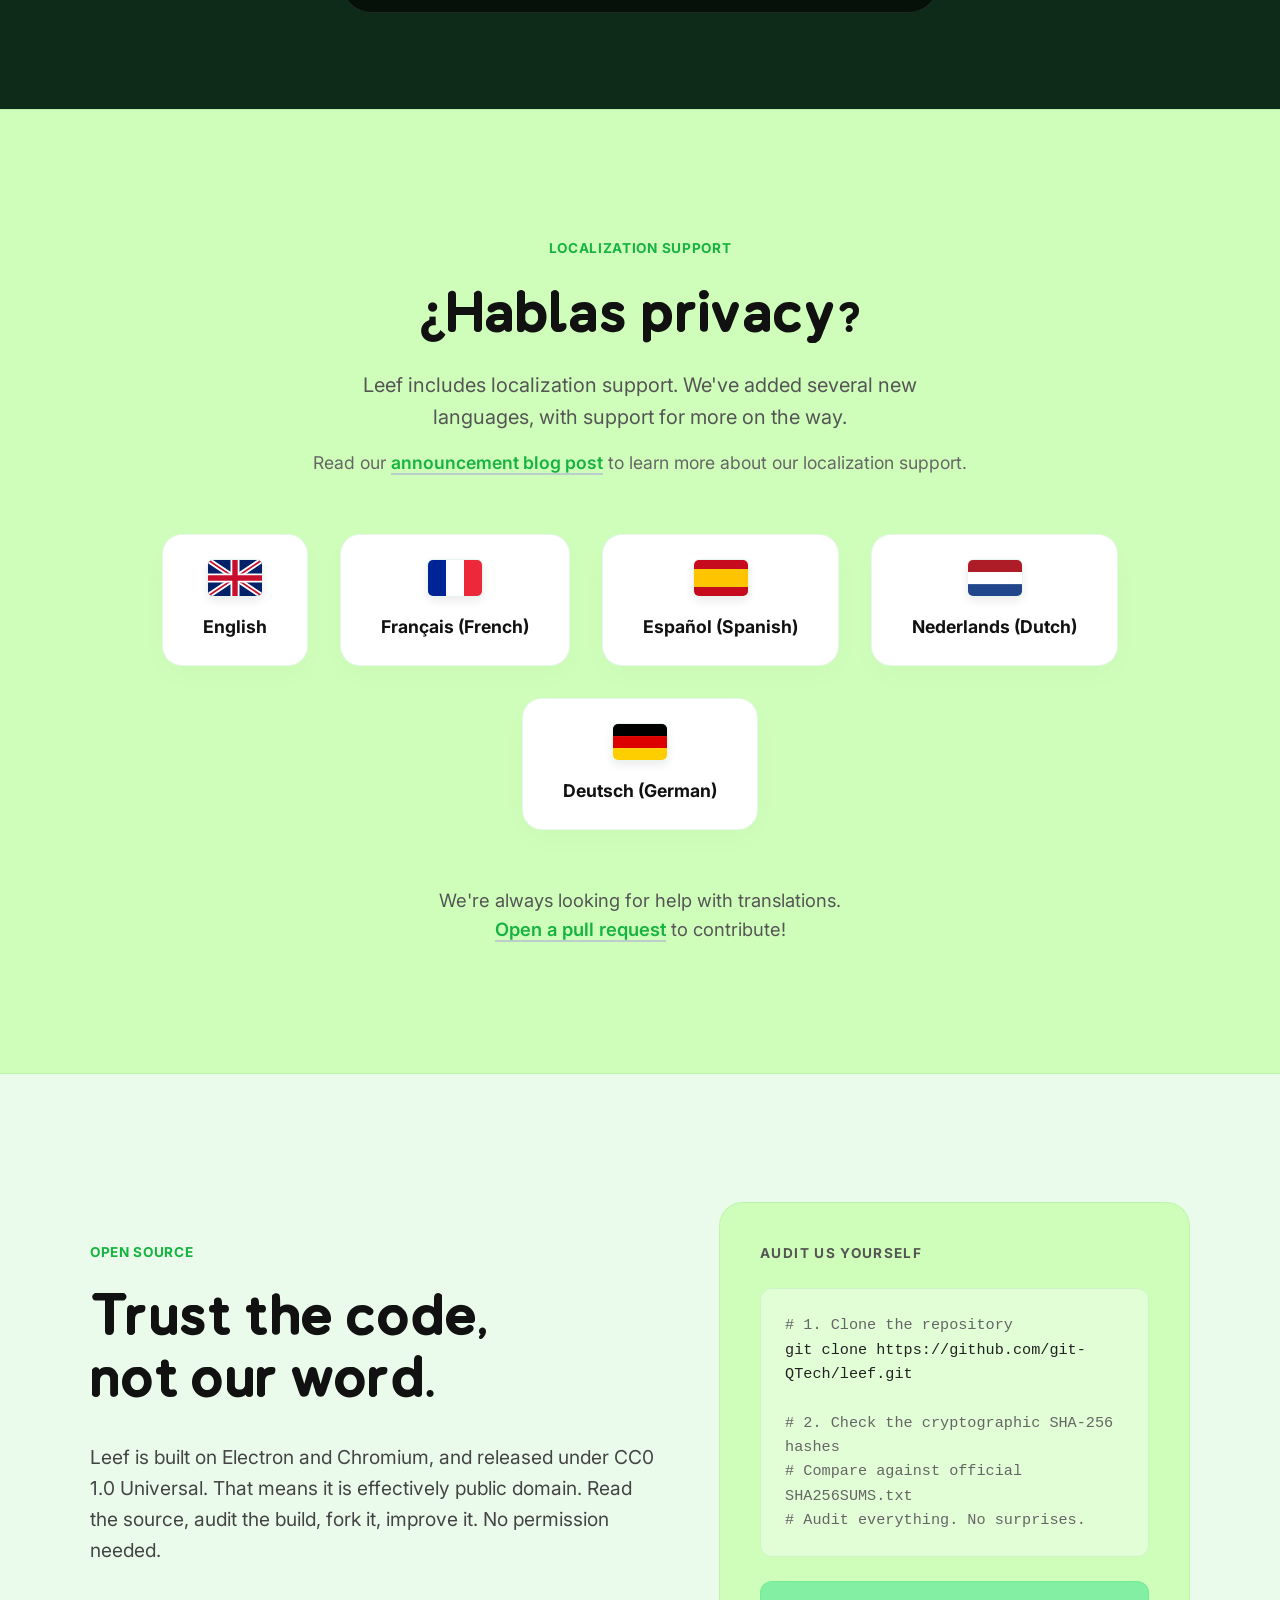
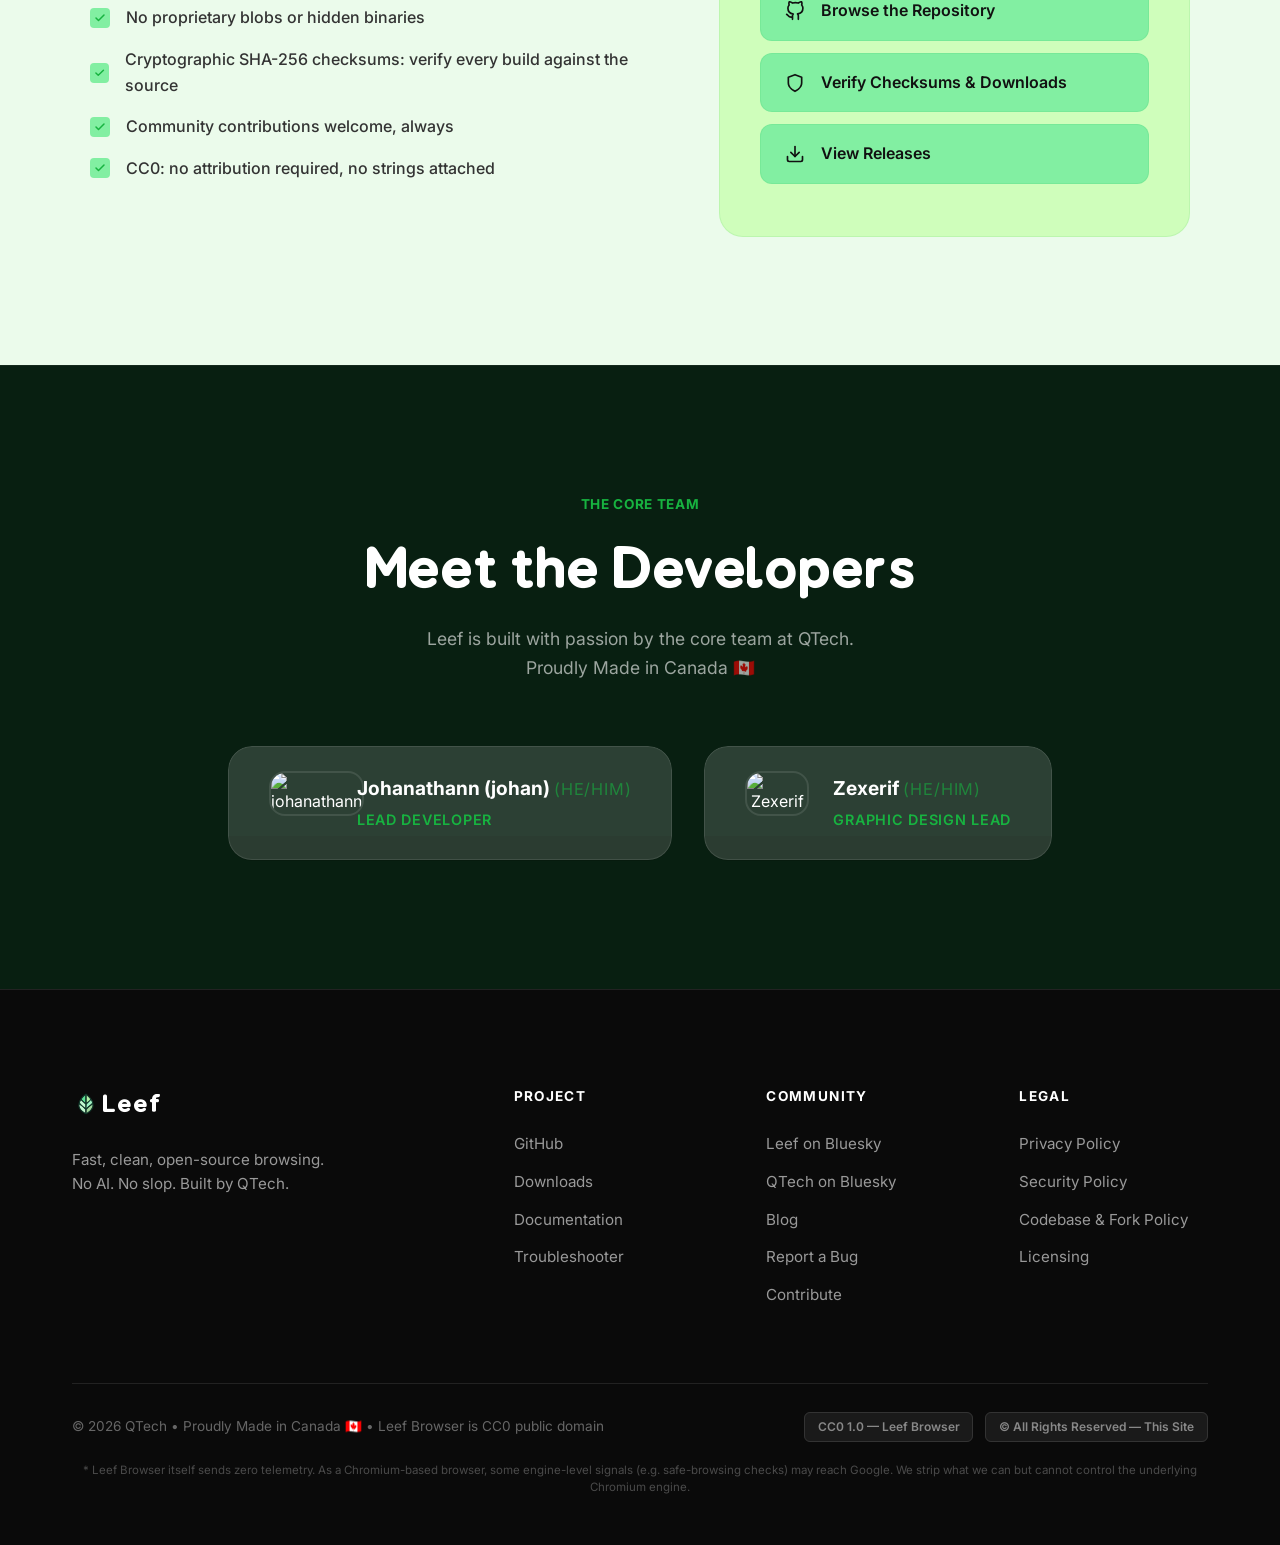
==== commit 15d4ee97: "Add ?v=2 query param to bust image cache for clean search" ====
--- a/index.html
+++ b/index.html
@@ -178,7 +178,7 @@
           <!-- Slide 0 -->
           <div class="carousel-slide active" id="slide-0" role="tabpanel">
             <div class="carousel-frame">
-              <img id="ai-preview-img" src="placeholder-clean-search.png" alt="Link-First Search UI Preview" class="carousel-img">
+              <img id="ai-preview-img" src="placeholder-clean-search.png?v=2" alt="Link-First Search UI Preview" class="carousel-img">
             </div>
             <div class="carousel-info-strip">
               <div class="carousel-title-col">
@@ -187,8 +187,8 @@
                 <div class="adblock-toggle-wrap" role="group" aria-label="AI Overview Filter State">
                   <span class="adblock-toggle-label">AI Overviews:</span>
                   <div class="adblock-toggle-pill">
-                    <button type="button" class="adblock-toggle-btn active" id="btn-ai-off" data-src="placeholder-clean-search.png">OFF (Leef)</button>
-                    <button type="button" class="adblock-toggle-btn" id="btn-ai-on" data-src="search-with-ai-overview.png">ON (Google Default)</button>
+                    <button type="button" class="adblock-toggle-btn active" id="btn-ai-off" data-src="placeholder-clean-search.png?v=2">OFF (Leef)</button>
+                    <button type="button" class="adblock-toggle-btn" id="btn-ai-on" data-src="search-with-ai-overview.png?v=2">ON (Google Default)</button>
                   </div>
                 </div>
               </div>
